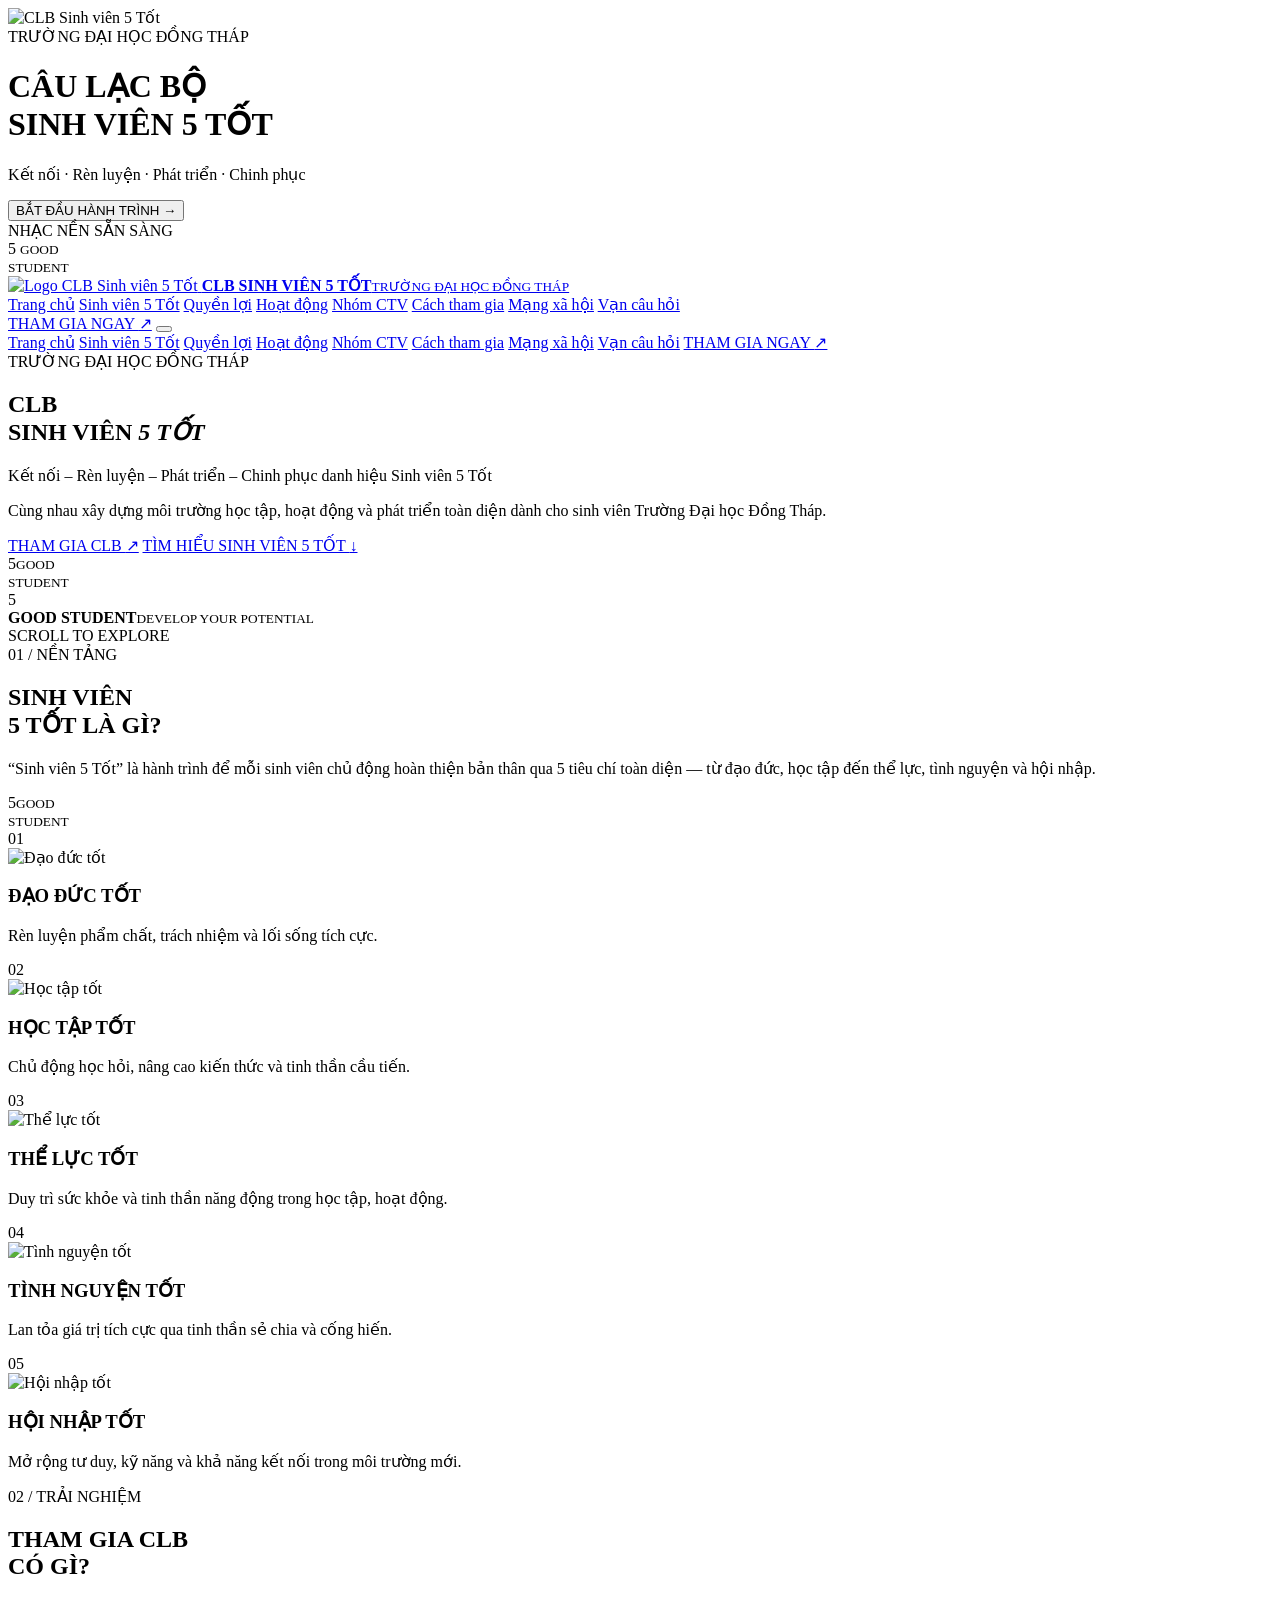
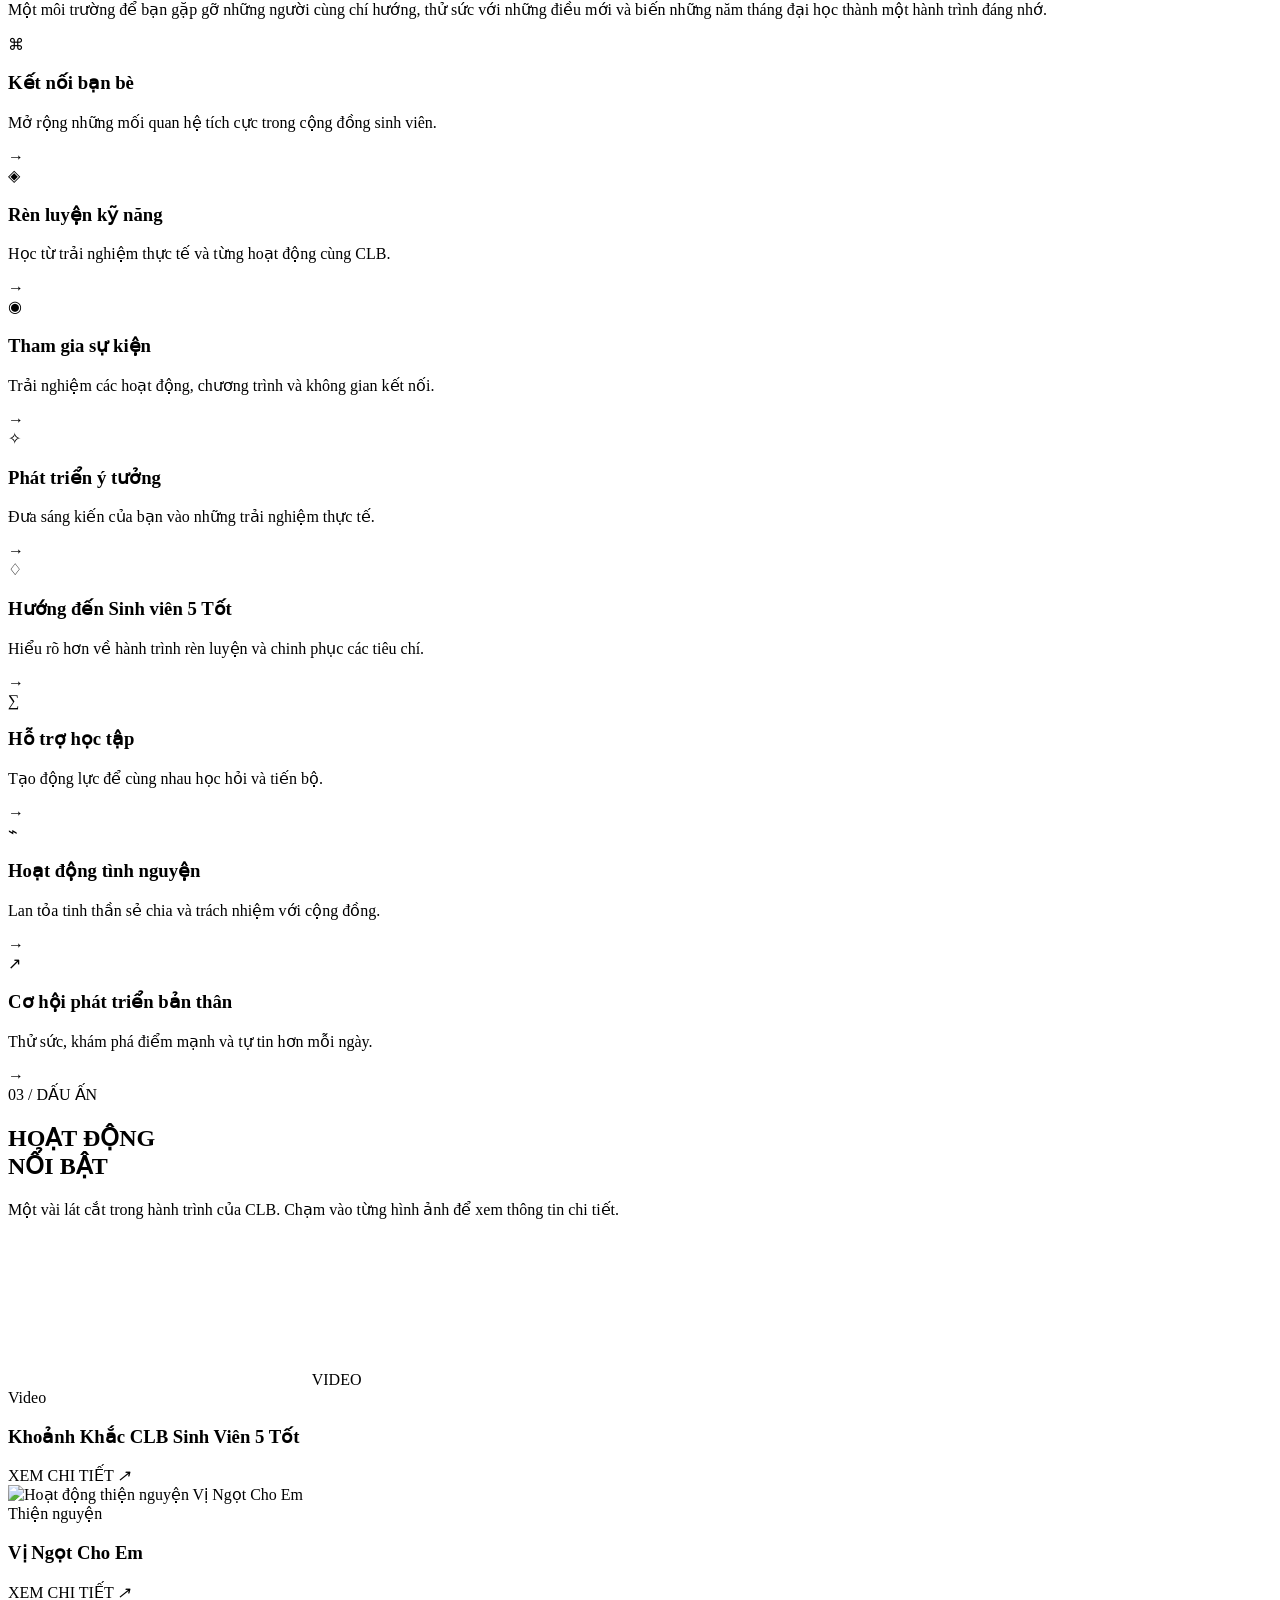
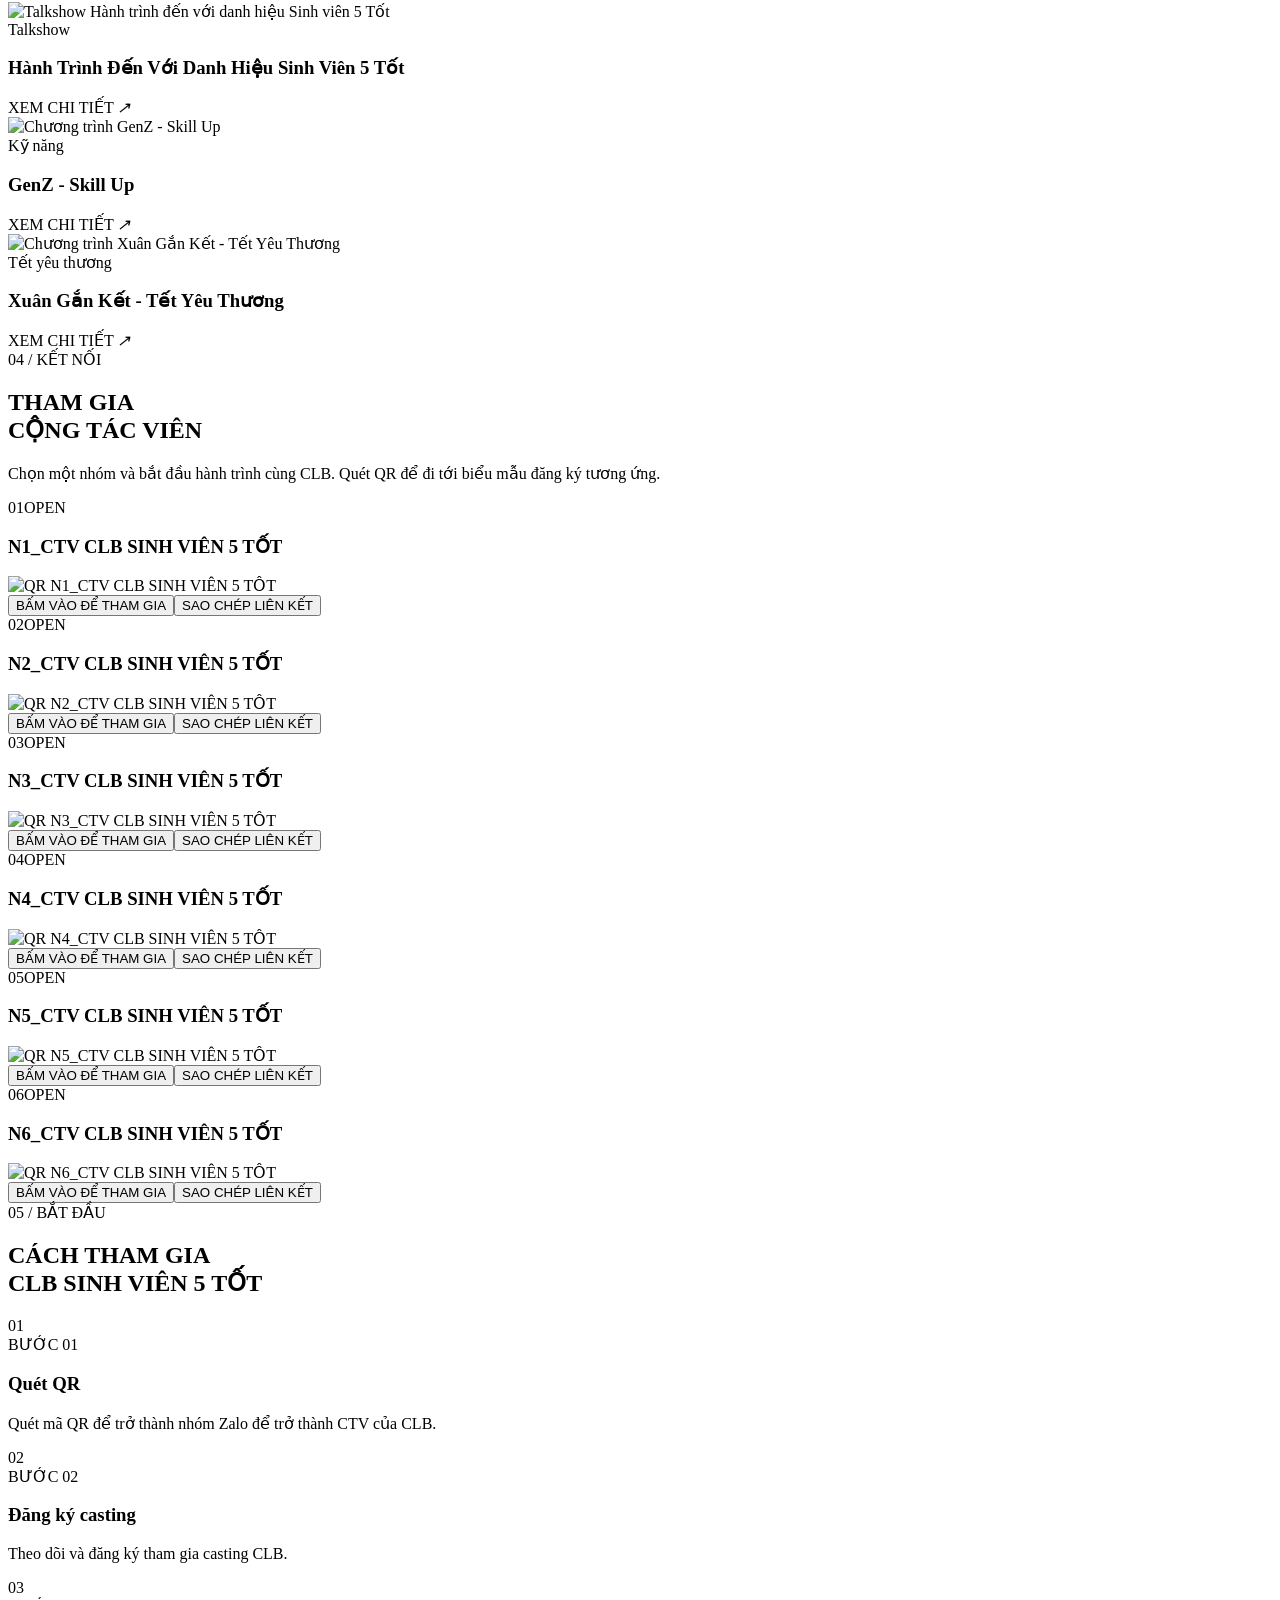
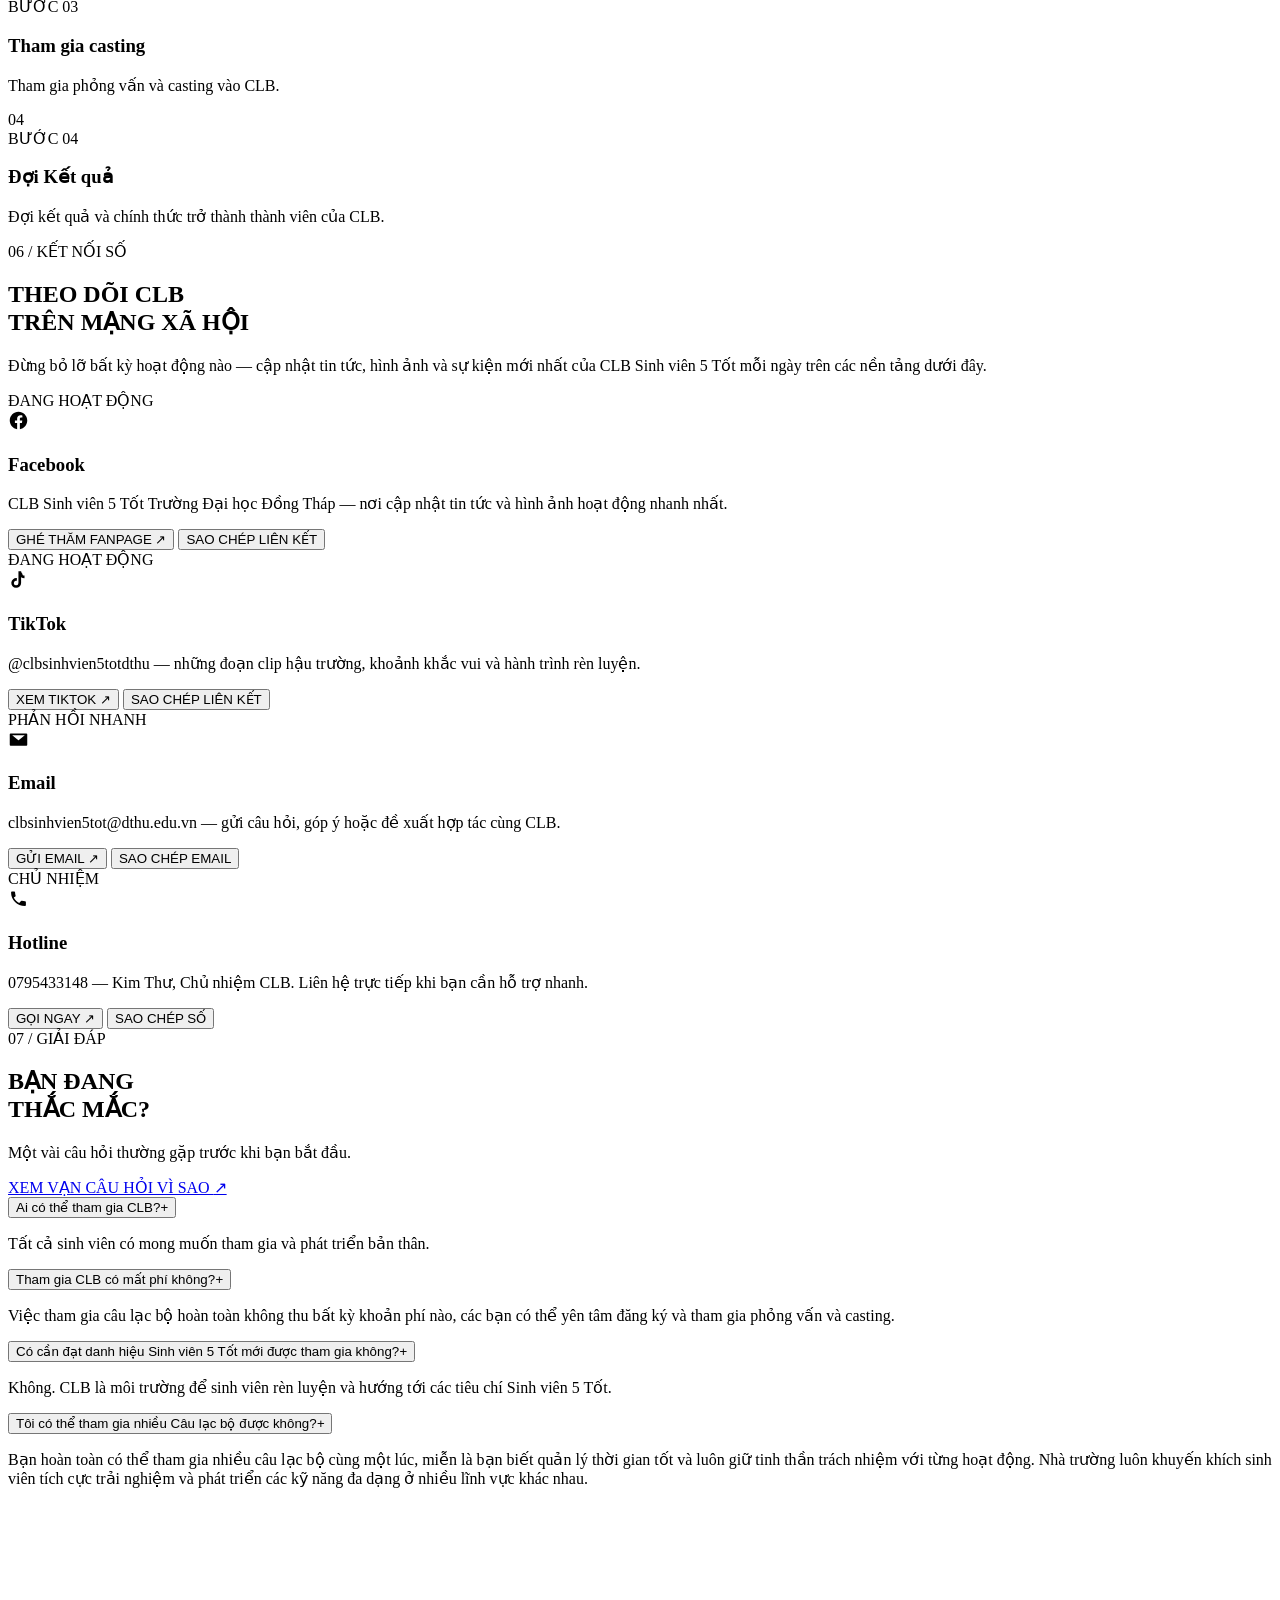
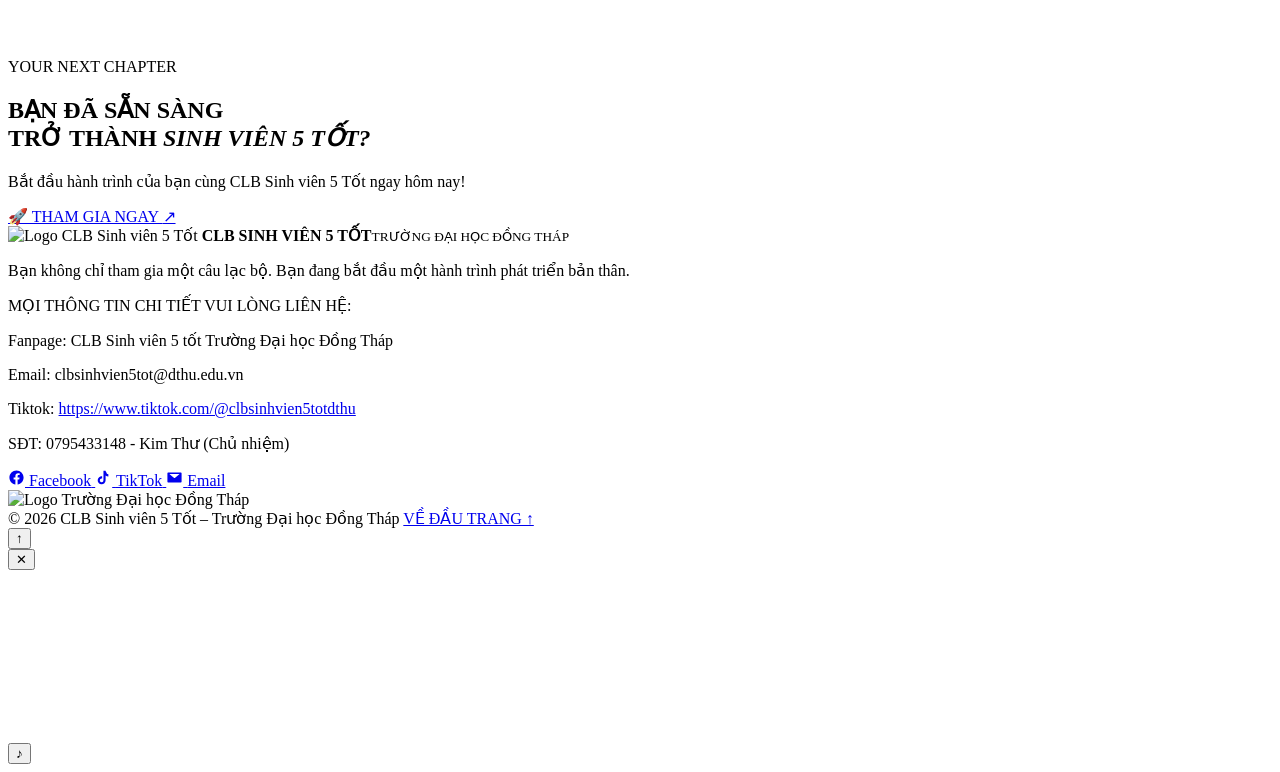
==== index.html @ 2a625206 "Update index.html" ====
<!doctype html>
<html lang="vi">
<head>
  <meta charset="utf-8">
  <meta name="viewport" content="width=device-width, initial-scale=1">
  <meta name="theme-color" content="#061426">
  <meta name="description" content="CLB Sinh viên 5 Tốt – Trường Đại học Đồng Tháp. Kết nối, rèn luyện, phát triển và chinh phục danh hiệu Sinh viên 5 Tốt.">
  <meta property="og:title" content="CLB Sinh viên 5 Tốt – Trường Đại học Đồng Tháp">
  <meta property="og:description" content="Kết nối – Rèn luyện – Phát triển – Chinh phục danh hiệu Sinh viên 5 Tốt">
  <meta property="og:type" content="website">
  <title>CLB Sinh viên 5 Tốt – Trường Đại học Đồng Tháp</title>
  <link rel="icon" href="assets/z4220403054556_ecd0b96889444052ed9708d87d5dfe69-removebg-preview (1).png">
  <link rel="preconnect" href="https://fonts.googleapis.com">
  <link rel="preconnect" href="https://fonts.gstatic.com" crossorigin>
  <link href="https://fonts.googleapis.com/css2?family=Be+Vietnam+Pro:wght@400;500;600;700;800&family=Space+Grotesk:wght@500;600;700&display=swap" rel="stylesheet">
  <link rel="stylesheet" href="style.css">
</head>
<body class="intro-active">
  <!-- =====================================================
     INTRO SCREEN
===================================================== -->
<div id="intro-screen" class="intro-screen">

  <div class="intro-orbit orbit-1"></div>
  <div class="intro-orbit orbit-2"></div>

  <div class="intro-content">

    <div class="intro-logo">
      <img
        src="assets/z4220403054556_ecd0b96889444052ed9708d87d5dfe69-removebg-preview (1).png"
        alt="CLB Sinh viên 5 Tốt"
      >
    </div>

    <span class="intro-label">
      TRƯỜNG ĐẠI HỌC ĐỒNG THÁP
    </span>

    <h1>
     CÂU LẠC BỘ<br>
      <strong>SINH VIÊN 5 TỐT</strong>
    </h1>

    <p class="intro-subtitle">
      Kết nối · Rèn luyện · Phát triển · Chinh phục
    </p>

    <button
      id="startExperience"
      class="start-experience"
      type="button"
    >
      <span>BẮT ĐẦU HÀNH TRÌNH</span>
      <span class="start-arrow">→</span>
    </button>

    <div class="intro-music">
      <span class="music-dot"></span>
      <span>NHẠC NỀN SẴN SÀNG</span>
    </div>

  </div>
</div>
  <div id="preloader" aria-hidden="true">
    <div class="loader-mark">
      <span>5</span>
      <small>GOOD<br>STUDENT</small>
    </div>
    <div class="loader-line"><i></i></div>
  </div>

  <div class="page-noise" aria-hidden="true"></div>
  <div class="cursor-glow" aria-hidden="true"></div>
  <div class="scroll-progress" aria-hidden="true"><span></span></div>

  <header class="site-header" id="top">
    <nav class="nav shell" aria-label="Điều hướng chính">
      <a class="brand" href="#trang-chu" aria-label="CLB Sinh viên 5 Tốt">
        <span class="brand-logo"><img src="assets/z4220403054556_ecd0b96889444052ed9708d87d5dfe69-removebg-preview (1).png" alt="Logo CLB Sinh viên 5 Tốt"></span>
        <span class="brand-copy"><strong>CLB SINH VIÊN 5 TỐT</strong><small>TRƯỜNG ĐẠI HỌC ĐỒNG THÁP</small></span>
      </a>
      <div class="nav-links">
        <a href="#trang-chu">Trang chủ</a>
        <a href="#sinh-vien-5-tot">Sinh viên 5 Tốt</a>
        <a href="#quyen-loi">Quyền lợi</a>
        <a href="#hoat-dong">Hoạt động</a>
        <a href="#nhom-ctv">Nhóm CTV</a>
        <a href="#cach-tham-gia">Cách tham gia</a>
        <a href="#mang-xa-hoi">Mạng xã hội</a>
        <a href="faq.html">Vạn câu hỏi</a>
      </div>
      <a class="nav-cta magnetic" href="#nhom-ctv">THAM GIA NGAY <span>↗</span></a>
      <button class="menu-toggle" type="button" aria-label="Mở menu" aria-expanded="false"><span></span><span></span></button>
    </nav>
    <div class="mobile-menu" aria-hidden="true">
      <a href="#trang-chu">Trang chủ</a>
      <a href="#sinh-vien-5-tot">Sinh viên 5 Tốt</a>
      <a href="#quyen-loi">Quyền lợi</a>
      <a href="#hoat-dong">Hoạt động</a>
      <a href="#nhom-ctv">Nhóm CTV</a>
      <a href="#cach-tham-gia">Cách tham gia</a>
      <a href="#mang-xa-hoi">Mạng xã hội</a>
      <a href="faq.html">Vạn câu hỏi</a>
      <a class="button button-primary" href="#nhom-ctv">THAM GIA NGAY <span>↗</span></a>
    </div>
  </header>

  <main>
    <section class="hero section-dark" id="trang-chu">
      <div class="hero-bg-grid"></div>
      <div class="hero-orbit orbit-a"></div>
      <div class="hero-orbit orbit-b"></div>
      <div class="shell hero-grid">
        <div class="hero-content reveal">
          <div class="eyebrow"><span class="pulse-dot"></span> TRƯỜNG ĐẠI HỌC ĐỒNG THÁP</div>
          <h1>CLB<br>SINH VIÊN <em>5 TỐT</em></h1>
          <p class="hero-lead">Kết nối – Rèn luyện – Phát triển – Chinh phục danh hiệu Sinh viên 5 Tốt</p>
          <p class="hero-desc">Cùng nhau xây dựng môi trường học tập, hoạt động và phát triển toàn diện dành cho sinh viên Trường Đại học Đồng Tháp.</p>
          <div class="hero-actions">
            <a class="button button-primary magnetic" href="#nhom-ctv">THAM GIA CLB <span>↗</span></a>
            <a class="button button-ghost" href="#sinh-vien-5-tot">TÌM HIỂU SINH VIÊN 5 TỐT <span>↓</span></a>
          </div>
        </div>

        <div class="hero-stage reveal reveal-delay" aria-label="Mô hình 3D tương tác">
          <div class="scene">
            <div class="scene-halo"></div>
            <div class="glass-sphere sphere-1"></div>
            <div class="glass-sphere sphere-2"></div>
            <div class="ring ring-1"></div>
            <div class="ring ring-2"></div>
            <div class="cube cube-1"><i></i><i></i><i></i><i></i><i></i><i></i></div>
            <div class="cube cube-2"><i></i><i></i><i></i><i></i><i></i><i></i></div>
            <div class="core">
              <div class="core-inner"><span>5</span><small>GOOD<br>STUDENT</small></div>
            </div>
            <div class="geo-line line-1"></div><div class="geo-line line-2"></div>
            <div class="particle p1"></div><div class="particle p2"></div><div class="particle p3"></div>
            <div class="particle p4"></div><div class="particle p5"></div><div class="particle p6"></div>
          </div>
          <div class="stage-caption"><span>5</span><div><strong>GOOD STUDENT</strong><small>DEVELOP YOUR POTENTIAL</small></div></div>
        </div>
      </div>
      <div class="scroll-cue"><span></span> SCROLL TO EXPLORE</div>
    </section>

    <section class="section" id="sinh-vien-5-tot">
      <div class="shell">
        <div class="section-heading split-heading reveal">
          <div>
            <span class="section-kicker">01 / NỀN TẢNG</span>
            <h2>SINH VIÊN<br><span>5 TỐT</span> LÀ GÌ?</h2>
          </div>
          <p>“Sinh viên 5 Tốt” là hành trình để mỗi sinh viên chủ động hoàn thiện bản thân qua 5 tiêu chí toàn diện — từ đạo đức, học tập đến thể lực, tình nguyện và hội nhập.</p>
        </div>

        <div class="pillars-wrap">
          <div class="pillar-center reveal"><span>5</span><small>GOOD<br>STUDENT</small></div>
          <article class="pillar-card reveal tilt" data-index="01">
            <div class="card-number">01</div><div class="icon-line"><img src="assets/icon-dao-duc-tot.png" alt="Đạo đức tốt" loading="lazy"></div>
            <h3>ĐẠO ĐỨC TỐT</h3><p>Rèn luyện phẩm chất, trách nhiệm và lối sống tích cực.</p>
          </article>
          <article class="pillar-card reveal tilt" data-index="02">
            <div class="card-number">02</div><div class="icon-line"><img src="assets/icon-hoc-tap-tot.png" alt="Học tập tốt" loading="lazy"></div>
            <h3>HỌC TẬP TỐT</h3><p>Chủ động học hỏi, nâng cao kiến thức và tinh thần cầu tiến.</p>
          </article>
          <article class="pillar-card reveal tilt" data-index="03">
            <div class="card-number">03</div><div class="icon-line"><img src="assets/icon-the-luc-tot.png" alt="Thể lực tốt" loading="lazy"></div>
            <h3>THỂ LỰC TỐT</h3><p>Duy trì sức khỏe và tinh thần năng động trong học tập, hoạt động.</p>
          </article>
          <article class="pillar-card reveal tilt" data-index="04">
            <div class="card-number">04</div><div class="icon-line"><img src="assets/icon-tinh-nguyen-tot.png" alt="Tình nguyện tốt" loading="lazy"></div>
            <h3>TÌNH NGUYỆN TỐT</h3><p>Lan tỏa giá trị tích cực qua tinh thần sẻ chia và cống hiến.</p>
          </article>
          <article class="pillar-card reveal tilt" data-index="05">
            <div class="card-number">05</div><div class="icon-line"><img src="assets/icon-hoi-nhap-tot.png" alt="Hội nhập tốt" loading="lazy"></div>
            <h3>HỘI NHẬP TỐT</h3><p>Mở rộng tư duy, kỹ năng và khả năng kết nối trong môi trường mới.</p>
          </article>
        </div>
      </div>
    </section>

    <section class="section section-soft" id="quyen-loi">
      <div class="shell">
        <div class="section-heading centered reveal">
          <span class="section-kicker">02 / TRẢI NGHIỆM</span>
          <h2>THAM GIA CLB<br><span>CÓ GÌ?</span></h2>
          <p>Một môi trường để bạn gặp gỡ những người cùng chí hướng, thử sức với những điều mới và biến những năm tháng đại học thành một hành trình đáng nhớ.</p>
        </div>
        <div class="benefits-grid">
          <article class="benefit-card reveal tilt"><div class="benefit-icon">⌘</div><h3>Kết nối bạn bè</h3><p>Mở rộng những mối quan hệ tích cực trong cộng đồng sinh viên.</p><span>→</span></article>
          <article class="benefit-card reveal tilt"><div class="benefit-icon">◈</div><h3>Rèn luyện kỹ năng</h3><p>Học từ trải nghiệm thực tế và từng hoạt động cùng CLB.</p><span>→</span></article>
          <article class="benefit-card reveal tilt"><div class="benefit-icon">◉</div><h3>Tham gia sự kiện</h3><p>Trải nghiệm các hoạt động, chương trình và không gian kết nối.</p><span>→</span></article>
          <article class="benefit-card reveal tilt"><div class="benefit-icon">✧</div><h3>Phát triển ý tưởng</h3><p>Đưa sáng kiến của bạn vào những trải nghiệm thực tế.</p><span>→</span></article>
          <article class="benefit-card reveal tilt"><div class="benefit-icon">♢</div><h3>Hướng đến Sinh viên 5 Tốt</h3><p>Hiểu rõ hơn về hành trình rèn luyện và chinh phục các tiêu chí.</p><span>→</span></article>
          <article class="benefit-card reveal tilt"><div class="benefit-icon">∑</div><h3>Hỗ trợ học tập</h3><p>Tạo động lực để cùng nhau học hỏi và tiến bộ.</p><span>→</span></article>
          <article class="benefit-card reveal tilt"><div class="benefit-icon">⌁</div><h3>Hoạt động tình nguyện</h3><p>Lan tỏa tinh thần sẻ chia và trách nhiệm với cộng đồng.</p><span>→</span></article>
          <article class="benefit-card reveal tilt"><div class="benefit-icon">↗</div><h3>Cơ hội phát triển bản thân</h3><p>Thử sức, khám phá điểm mạnh và tự tin hơn mỗi ngày.</p><span>→</span></article>
        </div>
      </div>
    </section>

    <section class="section activities-section" id="hoat-dong">
      <div class="shell">
        <div class="section-heading centered reveal">
          <span class="section-kicker">03 / DẤU ẤN</span>
          <h2>HOẠT ĐỘNG<br><span>NỔI BẬT</span></h2>
          <p>Một vài lát cắt trong hành trình của CLB. Chạm vào từng hình ảnh để xem thông tin chi tiết.</p>
        </div>
        <div class="activities-grid">
          <article class="activity-card activity-card-video reveal tilt" tabindex="0" role="button" aria-haspopup="dialog"
            data-title="Khoảnh Khắc CLB Sinh Viên 5 Tốt"
            data-tag="Video"
            data-video="assets/intro-loop.mp4"
            data-video-webm="assets/intro-loop.webm"
            data-poster="assets/intro-loop-poster.jpg"
            data-alt="Video CLB Sinh viên 5 Tốt"
            data-desc="CLB Sinh viên 5 Tốt Trường Đại học Đồng Tháp.">
            <div class="activity-frame activity-frame-video">
              <video class="activity-video" poster="assets/intro-loop-poster.jpg" muted loop playsinline preload="none" aria-label="Video khoảnh khắc hoạt động CLB Sinh viên 5 Tốt">
                <source data-src="assets/intro-loop.webm" type="video/webm">
                <source data-src="assets/intro-loop.mp4" type="video/mp4">
              </video>
              <span class="activity-video-badge"><i></i>VIDEO</span>
              <div class="activity-overlay">
                <span class="activity-tag">Video</span>
                <h3>Khoảnh Khắc CLB Sinh Viên 5 Tốt</h3>
                <span class="activity-view">XEM CHI TIẾT <i>↗</i></span>
              </div>
            </div>
          </article>
          <article class="activity-card reveal tilt" tabindex="0" role="button" aria-haspopup="dialog"
            data-title="Vị Ngọt Cho Em"
            data-tag="Thiện nguyện"
            data-img="assets/Vi_ngot_trao_em.jpg"
            data-alt="Hoạt động thiện nguyện Vị Ngọt Cho Em"
            data-desc="Chương trình thiện nguyện trao gửi bánh kẹo, quà và niềm vui đến các em nhỏ có hoàn cảnh khó khăn, lan tỏa tinh thần sẻ chia của CLB Sinh viên 5 Tốt đến cộng đồng.">
            <div class="activity-frame">
              <img src="assets/Vi_ngot_trao_em.jpg" alt="Hoạt động thiện nguyện Vị Ngọt Cho Em" loading="lazy" onerror="this.closest('.activity-frame').classList.add('activity-missing')">
              <div class="activity-overlay">
                <span class="activity-tag">Thiện nguyện</span>
                <h3>Vị Ngọt Cho Em</h3>
                <span class="activity-view">XEM CHI TIẾT <i>↗</i></span>
              </div>
            </div>
          </article>
          <article class="activity-card reveal tilt" tabindex="0" role="button" aria-haspopup="dialog"
            data-title="Talkshow: Hành Trình Đến Với Danh Hiệu Sinh Viên 5 Tốt"
            data-tag="Talkshow"
            data-img="assets/1786758434443_3848022232537830859_3848022232537830859_0306ab7e03aeaa29aca3bdcd565269da.jpg"
            data-alt="Talkshow Hành trình đến với danh hiệu Sinh viên 5 Tốt"
            data-desc="Buổi talkshow chia sẻ kinh nghiệm và hành trình chinh phục danh hiệu Sinh viên 5 Tốt từ những gương mặt tiêu biểu, giúp sinh viên định hướng rõ hơn con đường rèn luyện của bản thân.">
            <div class="activity-frame">
              <img src="assets/1786758434443_3848022232537830859_3848022232537830859_0306ab7e03aeaa29aca3bdcd565269da.jpg" alt="Talkshow Hành trình đến với danh hiệu Sinh viên 5 Tốt" loading="lazy" onerror="this.closest('.activity-frame').classList.add('activity-missing')">
              <div class="activity-overlay">
                <span class="activity-tag">Talkshow</span>
                <h3>Hành Trình Đến Với Danh Hiệu Sinh Viên 5 Tốt</h3>
                <span class="activity-view">XEM CHI TIẾT <i>↗</i></span>
              </div>
            </div>
          </article>
          <article class="activity-card reveal tilt" tabindex="0" role="button" aria-haspopup="dialog"
            data-title="GenZ - Skill Up"
            data-tag="Kỹ năng"
            data-img="assets/1786758377727_3848022232537830859_3848022232537830859_1ceb46ffb237cd845cbf10418d7fa4a8.jpg"
            data-alt="Chương trình GenZ - Skill Up"
            data-desc="Chuỗi hoạt động trang bị kỹ năng mềm, tư duy chủ động và bản lĩnh cho sinh viên thời đại số, giúp thành viên CLB tự tin hơn trên hành trình phát triển bản thân.">
            <div class="activity-frame">
              <img src="assets/1786758377727_3848022232537830859_3848022232537830859_1ceb46ffb237cd845cbf10418d7fa4a8.jpg" alt="Chương trình GenZ - Skill Up" loading="lazy" onerror="this.closest('.activity-frame').classList.add('activity-missing')">
              <div class="activity-overlay">
                <span class="activity-tag">Kỹ năng</span>
                <h3>GenZ - Skill Up</h3>
                <span class="activity-view">XEM CHI TIẾT <i>↗</i></span>
              </div>
            </div>
          </article>
          <article class="activity-card reveal tilt" tabindex="0" role="button" aria-haspopup="dialog"
            data-title="Xuân Gắn Kết - Tết Yêu Thương"
            data-tag="Tết yêu thương"
            data-img="assets/2.png"
            data-alt="Chương trình Xuân Gắn Kết - Tết Yêu Thương"
            data-desc="Chương trình kết nối yêu thương dịp Tết đến xuân về, trao gửi những phần quà xuân ấm áp và lan tỏa không khí sum vầy, sẻ chia đến cộng đồng.">
            <div class="activity-frame">
              <img src="assets/2.png" alt="Chương trình Xuân Gắn Kết - Tết Yêu Thương" loading="lazy" onerror="this.closest('.activity-frame').classList.add('activity-missing')">
              <div class="activity-overlay">
                <span class="activity-tag">Tết yêu thương</span>
                <h3>Xuân Gắn Kết - Tết Yêu Thương</h3>
                <span class="activity-view">XEM CHI TIẾT <i>↗</i></span>
              </div>
            </div>
          </article>
        </div>
      </div>
    </section>

    <section class="section ctv-section" id="nhom-ctv">
      <div class="ctv-bg-orb"></div>
      <div class="shell">
        <div class="section-heading split-heading reveal">
          <div>
            <span class="section-kicker">04 / KẾT NỐI</span>
            <h2>THAM GIA<br><span>CỘNG TÁC VIÊN</span></h2>
          </div>
          <p>Chọn một nhóm và bắt đầu hành trình cùng CLB. Quét QR để đi tới biểu mẫu đăng ký tương ứng.</p>
        </div>
        <div class="qr-grid">
          <article class="qr-card reveal tilt" data-qr="n1">
            <div class="qr-top"><span>01</span><span class="qr-status">OPEN</span></div>
            <h3>N1_CTV CLB SINH VIÊN 5 TỐT</h3>
            <div class="qr-frame"><img src="assets/qr_n1.png.jpg" alt="QR N1_CTV CLB SINH VIÊN 5 TỐT" loading="lazy" onerror="this.closest('.qr-frame').classList.add('qr-missing')"></div>
            <div class="qr-actions"><button class="qr-open" type="button">BẤM VÀO ĐỂ THAM GIA</button><button class="qr-copy" type="button">SAO CHÉP LIÊN KẾT</button></div>
          </article>
          <article class="qr-card reveal tilt" data-qr="n2">
            <div class="qr-top"><span>02</span><span class="qr-status">OPEN</span></div>
            <h3>N2_CTV CLB SINH VIÊN 5 TỐT</h3>
            <div class="qr-frame"><img src="assets/qr_n2.png.jpg" alt="QR N2_CTV CLB SINH VIÊN 5 TỐT" loading="lazy" onerror="this.closest('.qr-frame').classList.add('qr-missing')"></div>
            <div class="qr-actions"><button class="qr-open" type="button">BẤM VÀO ĐỂ THAM GIA</button><button class="qr-copy" type="button">SAO CHÉP LIÊN KẾT</button></div>
          </article>
          <article class="qr-card reveal tilt" data-qr="n3">
            <div class="qr-top"><span>03</span><span class="qr-status">OPEN</span></div>
            <h3>N3_CTV CLB SINH VIÊN 5 TỐT</h3>
            <div class="qr-frame"><img src="assets/qr_n3.png.jpg" alt="QR N3_CTV CLB SINH VIÊN 5 TỐT" loading="lazy" onerror="this.closest('.qr-frame').classList.add('qr-missing')"></div>
            <div class="qr-actions"><button class="qr-open" type="button">BẤM VÀO ĐỂ THAM GIA</button><button class="qr-copy" type="button">SAO CHÉP LIÊN KẾT</button></div>
          </article>
          <article class="qr-card reveal tilt" data-qr="n4">
            <div class="qr-top"><span>04</span><span class="qr-status">OPEN</span></div>
            <h3>N4_CTV CLB SINH VIÊN 5 TỐT</h3>
            <div class="qr-frame"><img src="assets/qr_n4.png.jpg" alt="QR N4_CTV CLB SINH VIÊN 5 TỐT" loading="lazy" onerror="this.closest('.qr-frame').classList.add('qr-missing')"></div>
            <div class="qr-actions"><button class="qr-open" type="button">BẤM VÀO ĐỂ THAM GIA</button><button class="qr-copy" type="button">SAO CHÉP LIÊN KẾT</button></div>
          </article>
          <article class="qr-card reveal tilt" data-qr="n5">
            <div class="qr-top"><span>05</span><span class="qr-status">OPEN</span></div>
            <h3>N5_CTV CLB SINH VIÊN 5 TỐT</h3>
            <div class="qr-frame"><img src="assets/qr_n5.jpg" alt="QR N5_CTV CLB SINH VIÊN 5 TỐT" loading="lazy" onerror="this.closest('.qr-frame').classList.add('qr-missing')"></div>
            <div class="qr-actions"><button class="qr-open" type="button">BẤM VÀO ĐỂ THAM GIA</button><button class="qr-copy" type="button">SAO CHÉP LIÊN KẾT</button></div>
          </article>
          <article class="qr-card reveal tilt" data-qr="n6">
            <div class="qr-top"><span>06</span><span class="qr-status">OPEN</span></div>
            <h3>N6_CTV CLB SINH VIÊN 5 TỐT</h3>
            <div class="qr-frame"><img src="assets/qr_n6.jpg" alt="QR N6_CTV CLB SINH VIÊN 5 TỐT" loading="lazy" onerror="this.closest('.qr-frame').classList.add('qr-missing')"></div>
            <div class="qr-actions"><button class="qr-open" type="button">BẤM VÀO ĐỂ THAM GIA</button><button class="qr-copy" type="button">SAO CHÉP LIÊN KẾT</button></div>
          </article>
        </div>
      </div>
    </section>

    <section class="section steps-section" id="cach-tham-gia">
      <div class="shell">
        <div class="section-heading centered reveal">
          <span class="section-kicker">05 / BẮT ĐẦU</span>
          <h2>CÁCH THAM GIA<br><span>CLB SINH VIÊN 5 TỐT</span></h2>
        </div>
        <div class="timeline" data-progress="0">
          <div class="timeline-line"><span></span></div>
          <article class="step reveal"><div class="step-node">01</div><div><span>BƯỚC 01</span><h3>Quét QR</h3><p>Quét mã QR để trở thành nhóm Zalo để trở thành CTV của CLB.</p></div></article>
          <article class="step reveal"><div class="step-node">02</div><div><span>BƯỚC 02</span><h3>Đăng ký casting</h3><p>Theo dõi và đăng ký tham gia casting CLB.</p></div></article>
          <article class="step reveal"><div class="step-node">03</div><div><span>BƯỚC 03</span><h3>Tham gia casting</h3><p>Tham gia phỏng vấn và casting vào CLB.</p></div></article>
          <article class="step reveal"><div class="step-node">04</div><div><span>BƯỚC 04</span><h3>Đợi Kết quả</h3><p>Đợi kết quả và chính thức trở thành thành viên của CLB.</p></div></article>
        </div>
      </div>
    </section>

    <section class="section section-dark social-section" id="mang-xa-hoi">
      <div class="social-bg-orb" aria-hidden="true"></div>
      <div class="shell">
        <div class="section-heading centered reveal">
          <span class="section-kicker">06 / KẾT NỐI SỐ</span>
          <h2>THEO DÕI CLB<br><span>TRÊN MẠNG XÃ HỘI</span></h2>
          <p>Đừng bỏ lỡ bất kỳ hoạt động nào — cập nhật tin tức, hình ảnh và sự kiện mới nhất của CLB Sinh viên 5 Tốt mỗi ngày trên các nền tảng dưới đây.</p>
        </div>
        <div class="social-hub-grid">
          <article class="social-hub-card reveal tilt" data-platform="facebook" data-url="https://www.facebook.com/share/19KSfzHeG1/?mibextid=wwXIfr">
            <div class="social-hub-top"><span class="social-hub-badge"><i class="pulse-dot"></i>ĐANG HOẠT ĐỘNG</span></div>
            <div class="social-hub-icon"><svg viewBox="0 0 24 24" width="21" height="21" fill="currentColor" aria-hidden="true"><path d="M22 12.06C22 6.5 17.52 2 12 2S2 6.5 2 12.06c0 5 3.66 9.14 8.44 9.94v-7.03H7.9v-2.91h2.54V9.85c0-2.5 1.49-3.89 3.77-3.89 1.09 0 2.24.2 2.24.2v2.46h-1.26c-1.24 0-1.63.77-1.63 1.56v1.88h2.78l-.44 2.91h-2.34V22c4.78-.8 8.44-4.94 8.44-9.94Z"/></svg></div>
            <h3>Facebook</h3>
            <p>CLB Sinh viên 5 Tốt Trường Đại học Đồng Tháp — nơi cập nhật tin tức và hình ảnh hoạt động nhanh nhất.</p>
            <div class="social-hub-actions">
              <button class="social-open" type="button">GHÉ THĂM FANPAGE <span>↗</span></button>
              <button class="social-copy" type="button">SAO CHÉP LIÊN KẾT</button>
            </div>
          </article>
          <article class="social-hub-card reveal tilt" data-platform="tiktok" data-url="https://www.tiktok.com/@clbsinhvien5totdthu">
            <div class="social-hub-top"><span class="social-hub-badge"><i class="pulse-dot"></i>ĐANG HOẠT ĐỘNG</span></div>
            <div class="social-hub-icon"><svg viewBox="0 0 24 24" width="21" height="21" fill="currentColor" aria-hidden="true"><path d="M16.6 5.82c-.9-.83-1.5-1.98-1.63-3.27h-3.03v13.44a2.6 2.6 0 1 1-1.84-2.49V10.4a5.6 5.6 0 1 0 4.87 5.55V9.3a6.7 6.7 0 0 0 3.9 1.25V7.5c-.83 0-1.6-.25-2.27-.68 0 0-.63-.4 0 0Z"/></svg></div>
            <h3>TikTok</h3>
            <p>@clbsinhvien5totdthu — những đoạn clip hậu trường, khoảnh khắc vui và hành trình rèn luyện.</p>
            <div class="social-hub-actions">
              <button class="social-open" type="button">XEM TIKTOK <span>↗</span></button>
              <button class="social-copy" type="button">SAO CHÉP LIÊN KẾT</button>
            </div>
          </article>
          <article class="social-hub-card reveal tilt" data-platform="email" data-url="mailto:clbsinhvien5tot@dthu.edu.vn" data-copy="clbsinhvien5tot@dthu.edu.vn">
            <div class="social-hub-top"><span class="social-hub-badge"><i class="pulse-dot"></i>PHẢN HỒI NHANH</span></div>
            <div class="social-hub-icon"><svg viewBox="0 0 24 24" width="21" height="21" fill="currentColor" aria-hidden="true"><path d="M3 5h18a1 1 0 0 1 1 1v12a1 1 0 0 1-1 1H3a1 1 0 0 1-1-1V6a1 1 0 0 1 1-1Zm1.8 2 6.72 5.6a.7.7 0 0 0 .96 0L19.2 7H4.8Z"/></svg></div>
            <h3>Email</h3>
            <p>clbsinhvien5tot@dthu.edu.vn — gửi câu hỏi, góp ý hoặc đề xuất hợp tác cùng CLB.</p>
            <div class="social-hub-actions">
              <button class="social-open" type="button">GỬI EMAIL <span>↗</span></button>
              <button class="social-copy" type="button">SAO CHÉP EMAIL</button>
            </div>
          </article>
          <article class="social-hub-card reveal tilt" data-platform="hotline" data-url="tel:+84795433148" data-copy="0795433148">
            <div class="social-hub-top"><span class="social-hub-badge"><i class="pulse-dot"></i>CHỦ NHIỆM</span></div>
            <div class="social-hub-icon"><svg viewBox="0 0 24 24" width="21" height="21" fill="currentColor" aria-hidden="true"><path d="M6.6 10.8c1.36 2.68 3.52 4.84 6.2 6.2l2.07-2.07a1 1 0 0 1 1.02-.24c1.12.37 2.32.57 3.56.57a1 1 0 0 1 1 1V19.5a1 1 0 0 1-1 1C10.4 20.5 3.5 13.6 3.5 5a1 1 0 0 1 1-1H7.1a1 1 0 0 1 1 1c0 1.24.2 2.44.57 3.56a1 1 0 0 1-.24 1.02L6.6 10.8Z"/></svg></div>
            <h3>Hotline</h3>
            <p>0795433148 — Kim Thư, Chủ nhiệm CLB. Liên hệ trực tiếp khi bạn cần hỗ trợ nhanh.</p>
            <div class="social-hub-actions">
              <button class="social-open" type="button">GỌI NGAY <span>↗</span></button>
              <button class="social-copy" type="button">SAO CHÉP SỐ</button>
            </div>
          </article>
        </div>
      </div>
    </section>

    <section class="section faq-section" id="faq">
      <div class="shell faq-layout">
        <div class="section-heading reveal">
          <span class="section-kicker">07 / GIẢI ĐÁP</span>
          <h2>BẠN ĐANG<br><span>THẮC MẮC?</span></h2>
          <p>Một vài câu hỏi thường gặp trước khi bạn bắt đầu.</p>
          <div class="hero-actions">
            <a class="button button-primary" href="faq.html">XEM VẠN CÂU HỎI VÌ SAO <span>↗</span></a>
          </div>
        </div>
        <div class="faq-list reveal">
          <article class="faq-item"><button aria-expanded="false"><span>Ai có thể tham gia CLB?</span><i>+</i></button><div class="faq-answer"><p>Tất cả sinh viên có mong muốn tham gia và phát triển bản thân.</p></div></article>
          <article class="faq-item"><button aria-expanded="false"><span>Tham gia CLB có mất phí không?</span><i>+</i></button><div class="faq-answer"><p>Việc tham gia câu lạc bộ hoàn toàn không thu bất kỳ khoản phí nào, các bạn có thể yên tâm đăng ký và tham gia phỏng vấn và casting.</p></div></article>
          <article class="faq-item"><button aria-expanded="false"><span>Có cần đạt danh hiệu Sinh viên 5 Tốt mới được tham gia không?</span><i>+</i></button><div class="faq-answer"><p>Không. CLB là môi trường để sinh viên rèn luyện và hướng tới các tiêu chí Sinh viên 5 Tốt.</p></div></article>
          <article class="faq-item"><button aria-expanded="false"><span>Tôi có thể tham gia nhiều Câu lạc bộ được không?</span><i>+</i></button><div class="faq-answer"><p>Bạn hoàn toàn có thể tham gia nhiều câu lạc bộ cùng một lúc, miễn là bạn biết quản lý thời gian tốt và luôn giữ tinh thần trách nhiệm với từng hoạt động. Nhà trường luôn khuyến khích sinh viên tích cực trải nghiệm và phát triển các kỹ năng đa dạng ở nhiều lĩnh vực khác nhau.</p></div></article>
        </div>
      </div>
    </section>

    <section class="final-cta section-dark" id="tham-gia">
      <div class="cta-mesh"></div><div class="cta-ring"></div><div class="cta-orb"></div>
      <canvas id="particle-canvas" aria-hidden="true"></canvas>
      <div class="shell final-content reveal">
        <span class="section-kicker">YOUR NEXT CHAPTER</span>
        <h2>BẠN ĐÃ SẴN SÀNG<br>TRỞ THÀNH <em>SINH VIÊN 5 TỐT?</em></h2>
        <p>Bắt đầu hành trình của bạn cùng CLB Sinh viên 5 Tốt ngay hôm nay!</p>
        <a class="button button-primary button-large magnetic" href="#nhom-ctv">🚀 THAM GIA NGAY <span>↗</span></a>
      </div>
    </section>
  </main>

  <footer class="footer">
    <div class="shell footer-grid">
      <div class="footer-brand">
        <div class="brand">
          <span class="brand-logo"><img src="assets/z4220403054556_ecd0b96889444052ed9708d87d5dfe69-removebg-preview (1).png" alt="Logo CLB Sinh viên 5 Tốt"></span>
          <span class="brand-copy"><strong>CLB SINH VIÊN 5 TỐT</strong><small>TRƯỜNG ĐẠI HỌC ĐỒNG THÁP</small></span>
        </div>
        <p>Bạn không chỉ tham gia một câu lạc bộ. Bạn đang bắt đầu một hành trình phát triển bản thân.</p>
      </div>
     <div class="footer-contact">
    <span>MỌI THÔNG TIN CHI TIẾT VUI LÒNG LIÊN HỆ:</span>

    <p>Fanpage: CLB Sinh viên 5 tốt Trường Đại học Đồng Tháp</p>

    <p>Email: clbsinhvien5tot@dthu.edu.vn</p>

    <p>
        Tiktok:
        <a href="https://www.tiktok.com/@clbsinhvien5totdthu"
           target="_blank"
           rel="noopener noreferrer">
            https://www.tiktok.com/@clbsinhvien5totdthu
        </a>
    </p>

    <p>SĐT: 0795433148 - Kim Thư (Chủ nhiệm)</p>

    <div class="social-row">
        <a class="social-link" data-social="facebook" href="https://www.facebook.com/share/19KSfzHeG1/?mibextid=wwXIfr" target="_blank" rel="noopener noreferrer" aria-label="Facebook CLB">
            <svg viewBox="0 0 24 24" width="17" height="17" fill="currentColor" aria-hidden="true"><path d="M22 12.06C22 6.5 17.52 2 12 2S2 6.5 2 12.06c0 5 3.66 9.14 8.44 9.94v-7.03H7.9v-2.91h2.54V9.85c0-2.5 1.49-3.89 3.77-3.89 1.09 0 2.24.2 2.24.2v2.46h-1.26c-1.24 0-1.63.77-1.63 1.56v1.88h2.78l-.44 2.91h-2.34V22c4.78-.8 8.44-4.94 8.44-9.94Z"/></svg>
            <span>Facebook</span>
        </a>
        <a class="social-link" data-social="tiktok" href="https://www.tiktok.com/@clbsinhvien5totdthu" target="_blank" rel="noopener noreferrer" aria-label="TikTok CLB">
            <svg viewBox="0 0 24 24" width="17" height="17" fill="currentColor" aria-hidden="true"><path d="M16.6 5.82c-.9-.83-1.5-1.98-1.63-3.27h-3.03v13.44a2.6 2.6 0 1 1-1.84-2.49V10.4a5.6 5.6 0 1 0 4.87 5.55V9.3a6.7 6.7 0 0 0 3.9 1.25V7.5c-.83 0-1.6-.25-2.27-.68 0 0-.63-.4 0 0Z"/></svg>
            <span>TikTok</span>
        </a>
        <a class="social-link" data-social="email" href="mailto:clbsinhvien5tot@dthu.edu.vn" aria-label="Email CLB">
            <svg viewBox="0 0 24 24" width="17" height="17" fill="currentColor" aria-hidden="true"><path d="M3 5h18a1 1 0 0 1 1 1v12a1 1 0 0 1-1 1H3a1 1 0 0 1-1-1V6a1 1 0 0 1 1-1Zm1.8 2 6.72 5.6a.7.7 0 0 0 .96 0L19.2 7H4.8Z"/></svg>
            <span>Email</span>
        </a>
    </div>
</div>

<div class="footer-logo">
    <img src="assets/logo_dthu.png" alt="Logo Trường Đại học Đồng Tháp">
</div>

<div class="shell footer-bottom">
    <span>© 2026 CLB Sinh viên 5 Tốt – Trường Đại học Đồng Tháp</span>
    <a href="#trang-chu">VỀ ĐẦU TRANG ↑</a>
</div>
    </div>
  </footer>

  <button class="back-top" type="button" aria-label="Về đầu trang">↑</button>
  <div class="toast" role="status" aria-live="polite"></div>

  <div class="activity-modal" id="activityModal" aria-hidden="true">
    <div class="activity-modal-backdrop" data-close></div>
    <div class="activity-modal-panel" role="dialog" aria-modal="true" aria-labelledby="activityModalTitle">
      <button class="activity-modal-close" type="button" aria-label="Đóng" data-close>✕</button>
      <div class="activity-modal-media">
        <img id="activityModalImg" src="" alt="">
        <video id="activityModalVideo" muted loop playsinline preload="none" aria-hidden="true"></video>
      </div>
      <div class="activity-modal-body">
        <span class="activity-tag" id="activityModalTag"></span>
        <h3 id="activityModalTitle"></h3>
        <p id="activityModalDesc"></p>
      </div>
    </div>
  </div>

  <script src="script.js"></script>
  <audio id="bgMusic" loop preload="none">
  <source src="assets/background-music.mp3" type="audio/mpeg">
</audio>

<button id="musicToggle" class="music-toggle" aria-label="Bật nhạc">
  ♪
</button>
</body>
</html>
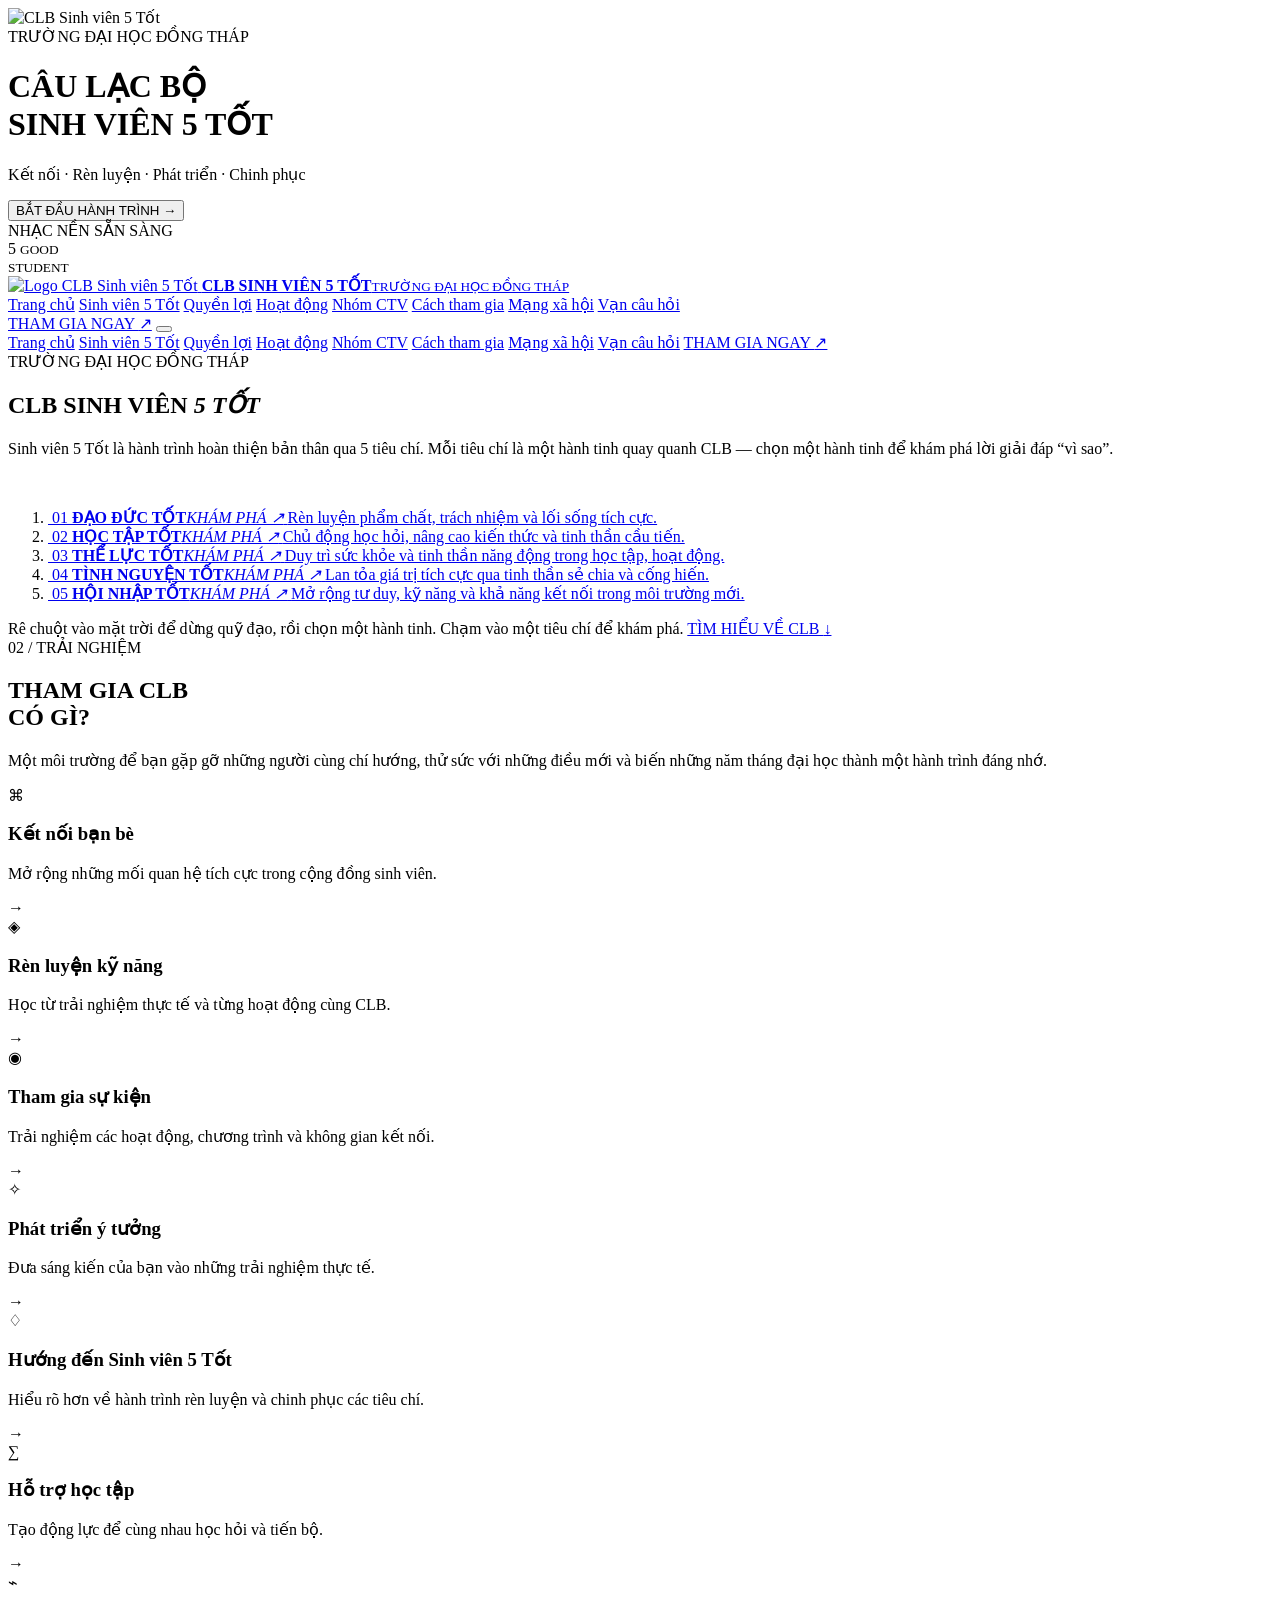
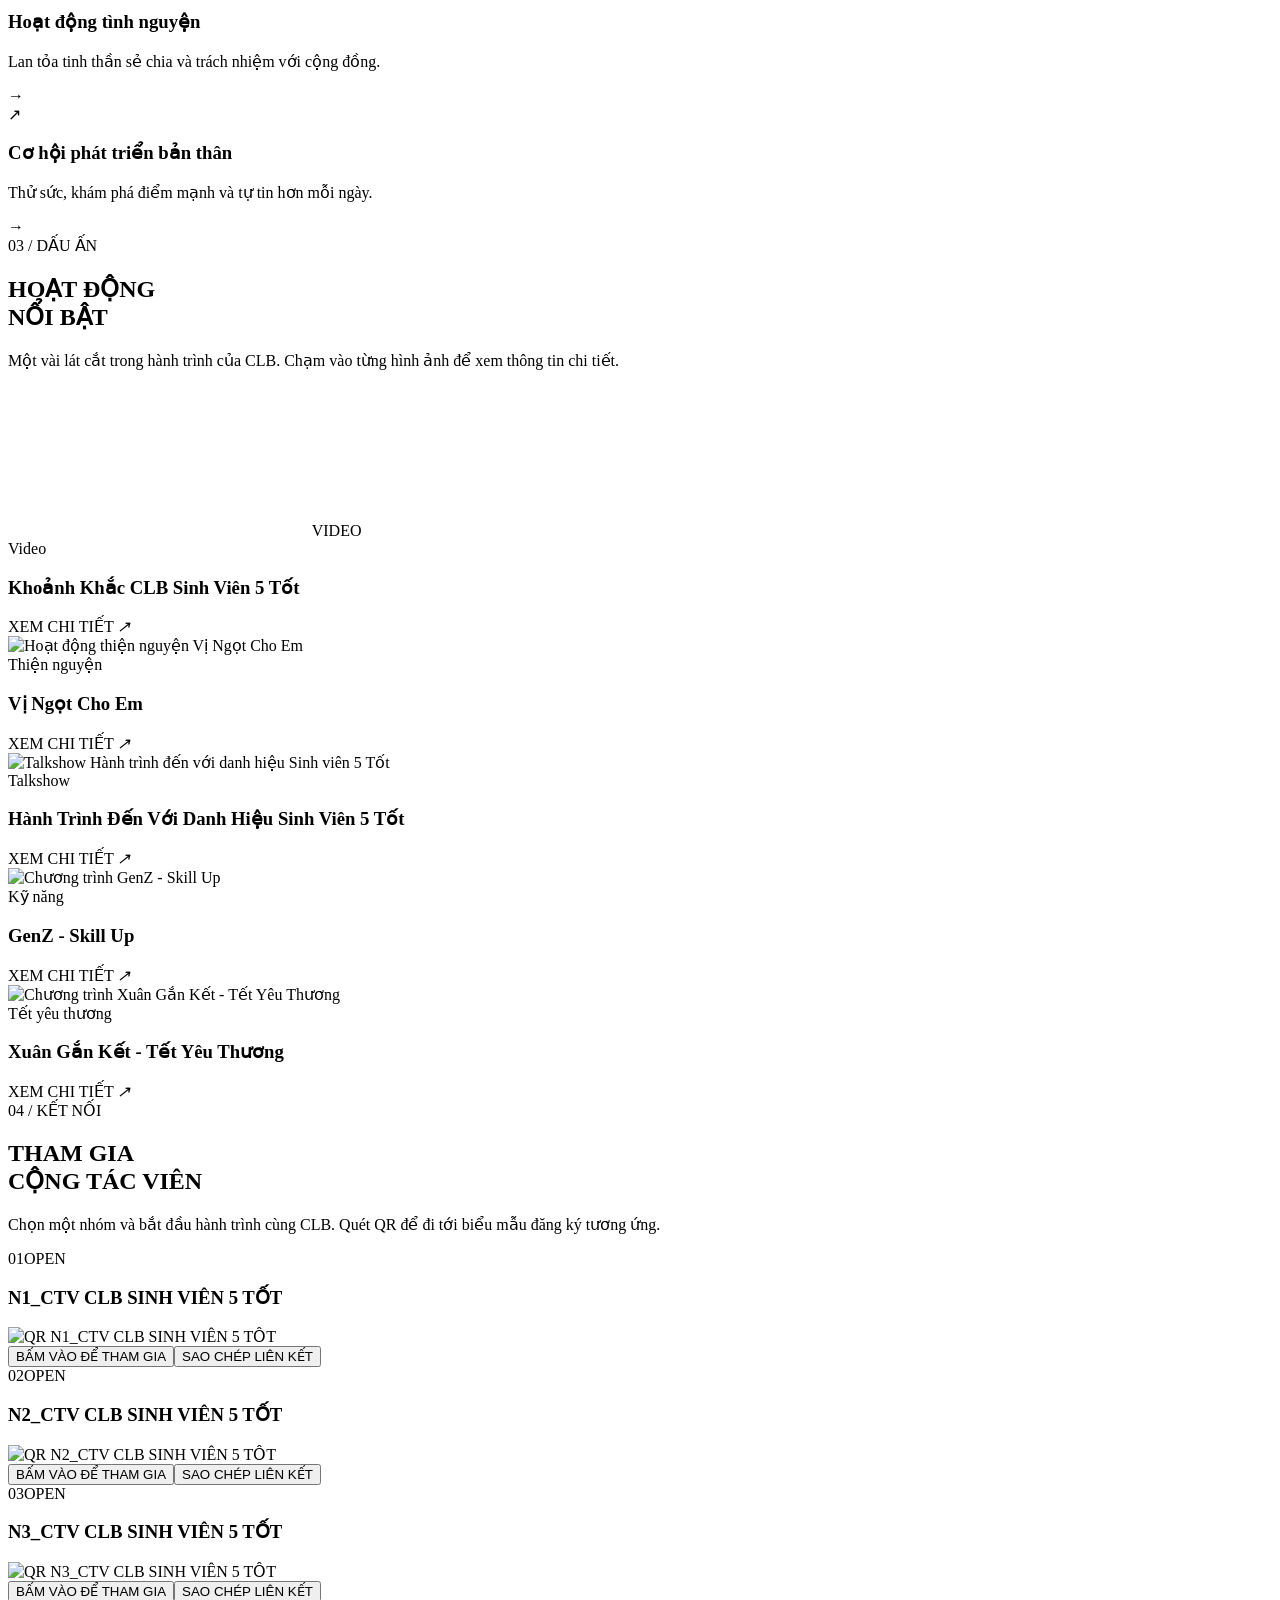
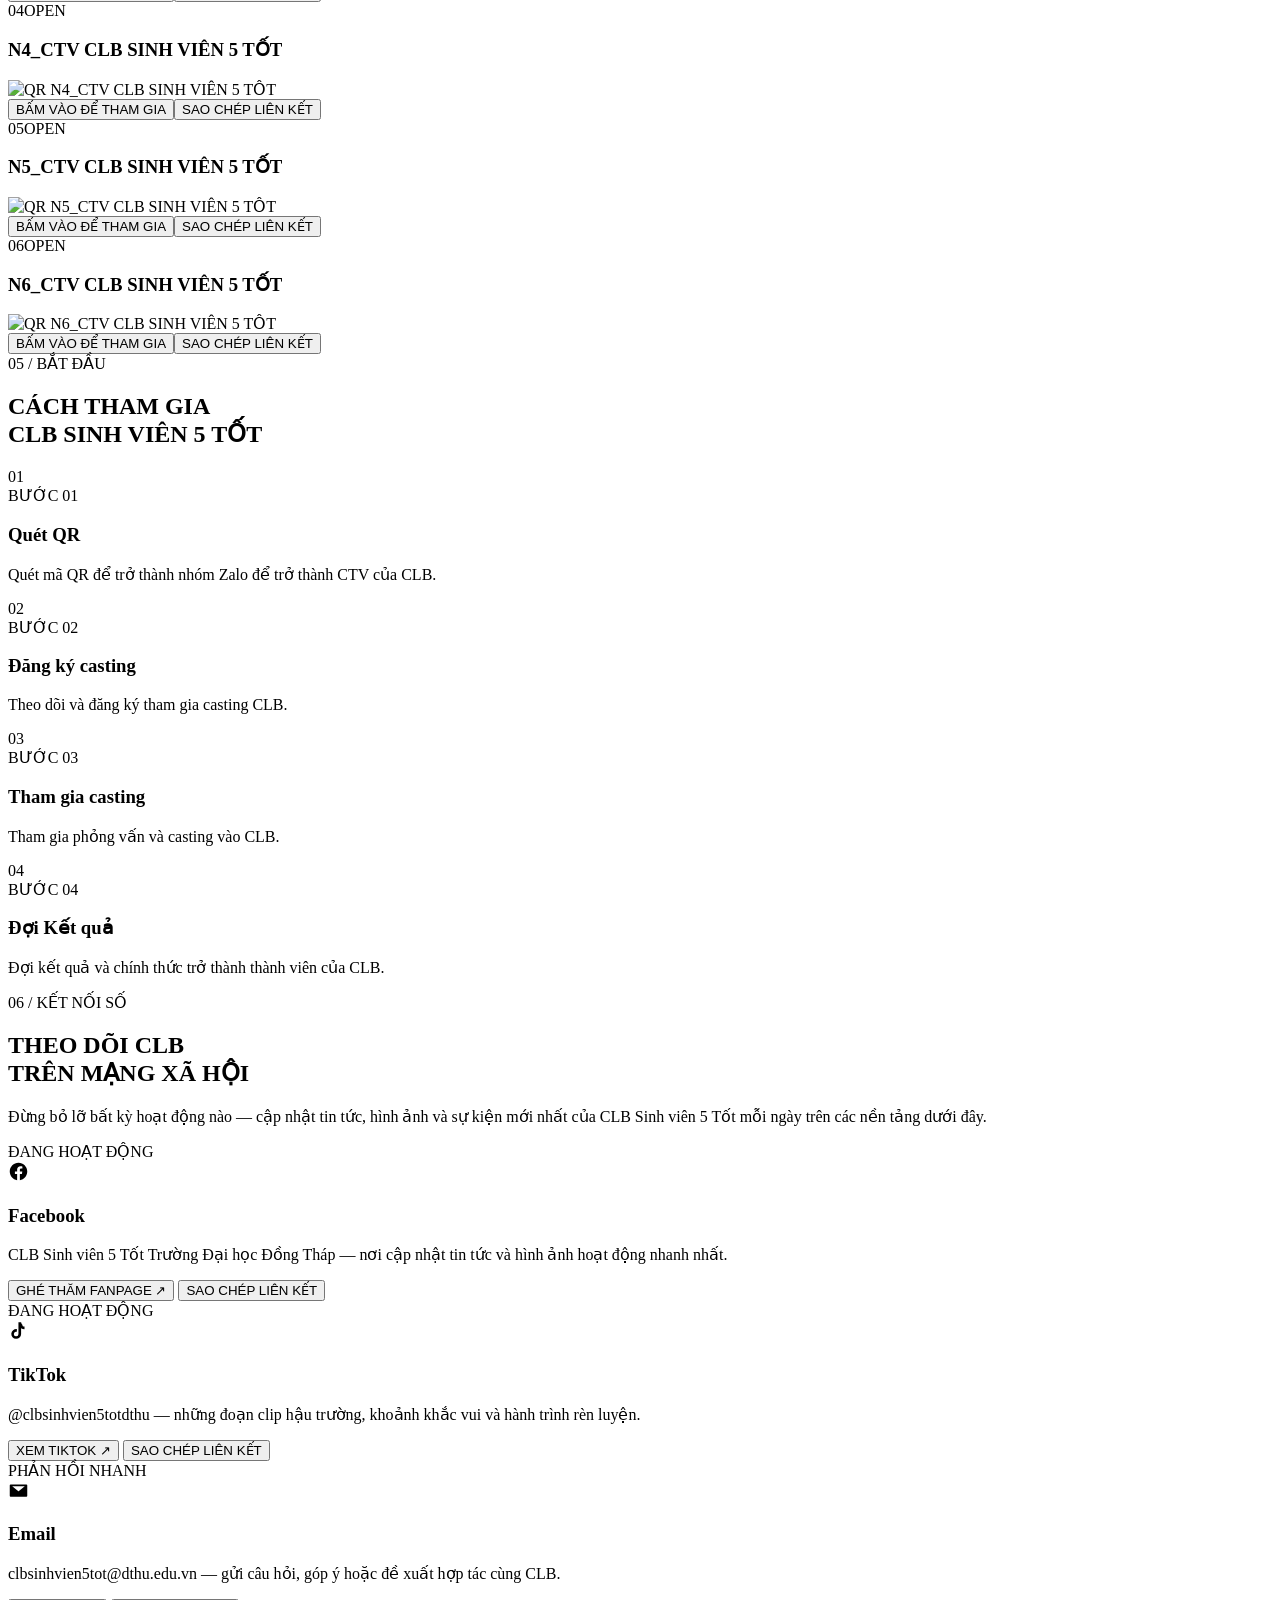
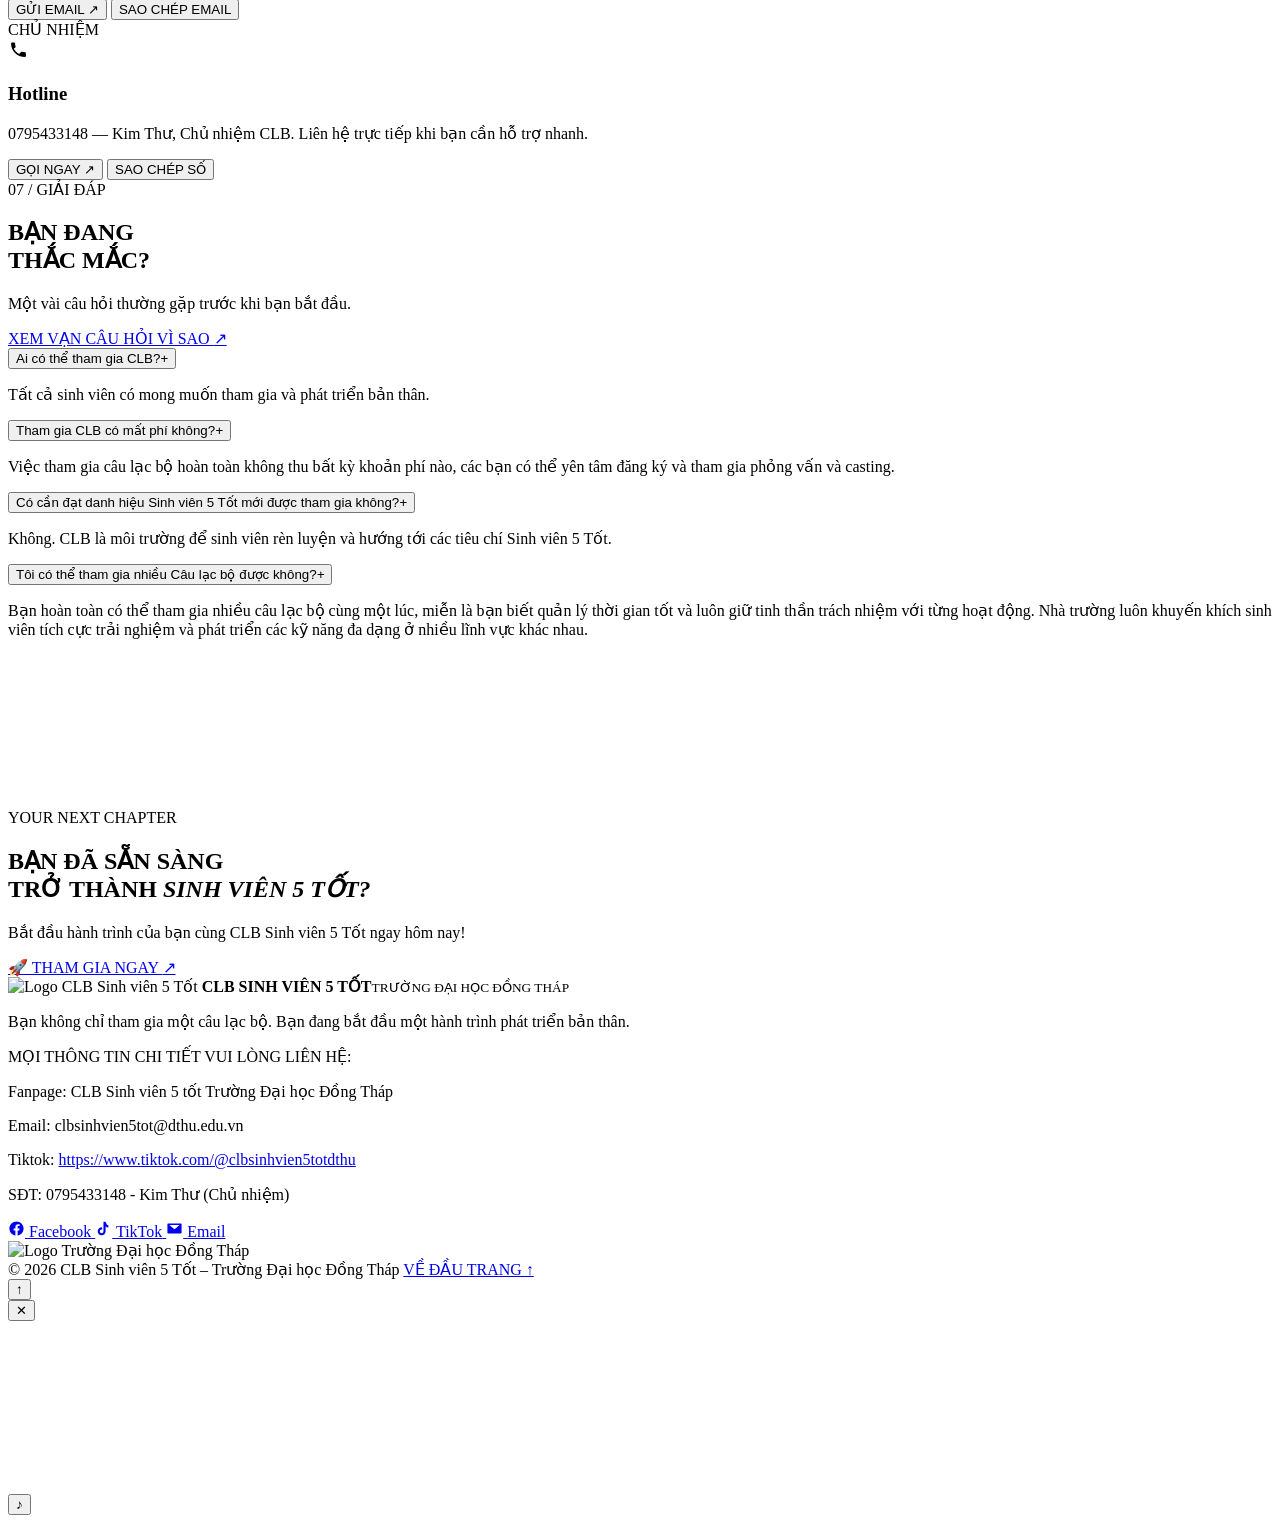
==== commit dd2b2656: "Update index.html" ====
--- a/index.html
+++ b/index.html
@@ -107,77 +107,100 @@
   </header>
 
   <main>
-    <section class="hero section-dark" id="trang-chu">
-      <div class="hero-bg-grid"></div>
-      <div class="hero-orbit orbit-a"></div>
-      <div class="hero-orbit orbit-b"></div>
-      <div class="shell hero-grid">
-        <div class="hero-content reveal">
-          <div class="eyebrow"><span class="pulse-dot"></span> TRƯỜNG ĐẠI HỌC ĐỒNG THÁP</div>
-          <h1>CLB<br>SINH VIÊN <em>5 TỐT</em></h1>
-          <p class="hero-lead">Kết nối – Rèn luyện – Phát triển – Chinh phục danh hiệu Sinh viên 5 Tốt</p>
-          <p class="hero-desc">Cùng nhau xây dựng môi trường học tập, hoạt động và phát triển toàn diện dành cho sinh viên Trường Đại học Đồng Tháp.</p>
-          <div class="hero-actions">
-            <a class="button button-primary magnetic" href="#nhom-ctv">THAM GIA CLB <span>↗</span></a>
-            <a class="button button-ghost" href="#sinh-vien-5-tot">TÌM HIỂU SINH VIÊN 5 TỐT <span>↓</span></a>
+    <!-- =====================================================================
+         [MỚI] SOLAR SYSTEM HUB — thay cho HERO cũ + khối "pillars-wrap" cũ.
+         Mặt trời = logo CLB. 5 hành tinh = 5 tiêu chí (thẻ <a> -> tieuchiN.html).
+         - Desktop: quỹ đạo xoay, hover mặt trời/hành tinh => dừng quay.
+         - ≤900px: tự chuyển thành lưới thẻ dễ chạm (xem style-patch.css).
+         Đổi link đích: sửa href="tieuchiN.html" bên dưới.
+         ===================================================================== -->
+    <section class="hub section-dark" id="trang-chu" aria-labelledby="hub-title">
+      <div class="hub-stars" aria-hidden="true"></div>
+      <div class="hero-bg-grid" aria-hidden="true"></div>
+
+      <div class="shell hub-head reveal">
+        <div class="eyebrow"><span class="pulse-dot"></span> TRƯỜNG ĐẠI HỌC ĐỒNG THÁP</div>
+        <h1 id="hub-title" class="hub-title"><span class="nw">CLB SINH VIÊN</span> <em>5 TỐT</em></h1>
+        <p class="hub-lead">Sinh viên 5 Tốt là hành trình hoàn thiện bản thân qua 5 tiêu chí. Mỗi tiêu chí là một hành tinh quay quanh CLB — chọn một hành tinh để khám phá lời giải đáp “vì sao”.</p>
+      </div>
+
+      <!-- id="sinh-vien-5-tot" giữ nguyên để link menu "Sinh viên 5 Tốt" vẫn chạy -->
+      <div class="solar-system" id="sinh-vien-5-tot">
+        <div class="solar-core">
+          <!-- quỹ đạo trang trí -->
+          <span class="sys-ring sys-ring-3" aria-hidden="true"></span>
+          <span class="sys-ring sys-ring-1" aria-hidden="true"></span>
+          <span class="sys-ring sys-ring-2" aria-hidden="true"></span>
+
+          <!-- MẶT TRỜI: logo CLB. Hover/focus => các hành tinh dừng quay -->
+          <div class="sun" tabindex="0" role="img" aria-label="Logo CLB Sinh viên 5 Tốt – trung tâm của hệ 5 tiêu chí">
+            <span class="sun-glow" aria-hidden="true"></span>
+            <span class="sun-corona" aria-hidden="true"></span>
+            <span class="sun-body"><img src="assets/z4220403054556_ecd0b96889444052ed9708d87d5dfe69-removebg-preview (1).png" alt=""></span>
           </div>
-        </div>
-
-        <div class="hero-stage reveal reveal-delay" aria-label="Mô hình 3D tương tác">
-          <div class="scene">
-            <div class="scene-halo"></div>
-            <div class="glass-sphere sphere-1"></div>
-            <div class="glass-sphere sphere-2"></div>
-            <div class="ring ring-1"></div>
-            <div class="ring ring-2"></div>
-            <div class="cube cube-1"><i></i><i></i><i></i><i></i><i></i><i></i></div>
-            <div class="cube cube-2"><i></i><i></i><i></i><i></i><i></i><i></i></div>
-            <div class="core">
-              <div class="core-inner"><span>5</span><small>GOOD<br>STUDENT</small></div>
-            </div>
-            <div class="geo-line line-1"></div><div class="geo-line line-2"></div>
-            <div class="particle p1"></div><div class="particle p2"></div><div class="particle p3"></div>
-            <div class="particle p4"></div><div class="particle p5"></div><div class="particle p6"></div>
-          </div>
-          <div class="stage-caption"><span>5</span><div><strong>GOOD STUDENT</strong><small>DEVELOP YOUR POTENTIAL</small></div></div>
-        </div>
-      </div>
-      <div class="scroll-cue"><span></span> SCROLL TO EXPLORE</div>
-    </section>
-
-    <section class="section" id="sinh-vien-5-tot">
-      <div class="shell">
-        <div class="section-heading split-heading reveal">
-          <div>
-            <span class="section-kicker">01 / NỀN TẢNG</span>
-            <h2>SINH VIÊN<br><span>5 TỐT</span> LÀ GÌ?</h2>
-          </div>
-          <p>“Sinh viên 5 Tốt” là hành trình để mỗi sinh viên chủ động hoàn thiện bản thân qua 5 tiêu chí toàn diện — từ đạo đức, học tập đến thể lực, tình nguyện và hội nhập.</p>
-        </div>
-
-        <div class="pillars-wrap">
-          <div class="pillar-center reveal"><span>5</span><small>GOOD<br>STUDENT</small></div>
-          <article class="pillar-card reveal tilt" data-index="01">
-            <div class="card-number">01</div><div class="icon-line"><img src="assets/icon-dao-duc-tot.png" alt="Đạo đức tốt" loading="lazy"></div>
-            <h3>ĐẠO ĐỨC TỐT</h3><p>Rèn luyện phẩm chất, trách nhiệm và lối sống tích cực.</p>
-          </article>
-          <article class="pillar-card reveal tilt" data-index="02">
-            <div class="card-number">02</div><div class="icon-line"><img src="assets/icon-hoc-tap-tot.png" alt="Học tập tốt" loading="lazy"></div>
-            <h3>HỌC TẬP TỐT</h3><p>Chủ động học hỏi, nâng cao kiến thức và tinh thần cầu tiến.</p>
-          </article>
-          <article class="pillar-card reveal tilt" data-index="03">
-            <div class="card-number">03</div><div class="icon-line"><img src="assets/icon-the-luc-tot.png" alt="Thể lực tốt" loading="lazy"></div>
-            <h3>THỂ LỰC TỐT</h3><p>Duy trì sức khỏe và tinh thần năng động trong học tập, hoạt động.</p>
-          </article>
-          <article class="pillar-card reveal tilt" data-index="04">
-            <div class="card-number">04</div><div class="icon-line"><img src="assets/icon-tinh-nguyen-tot.png" alt="Tình nguyện tốt" loading="lazy"></div>
-            <h3>TÌNH NGUYỆN TỐT</h3><p>Lan tỏa giá trị tích cực qua tinh thần sẻ chia và cống hiến.</p>
-          </article>
-          <article class="pillar-card reveal tilt" data-index="05">
-            <div class="card-number">05</div><div class="icon-line"><img src="assets/icon-hoi-nhap-tot.png" alt="Hội nhập tốt" loading="lazy"></div>
-            <h3>HỘI NHẬP TỐT</h3><p>Mở rộng tư duy, kỹ năng và khả năng kết nối trong môi trường mới.</p>
-          </article>
-        </div>
+
+          <!-- 5 HÀNH TINH: phải đứng SAU .sun (CSS dùng bộ chọn anh em ~) -->
+          <ol class="orbit" aria-label="5 tiêu chí Sinh viên 5 Tốt">
+          <li class="planet-slot">
+            <a class="planet" href="tieuchi1.html" aria-label="Tiêu chí 01: Đạo Đức Tốt — Rèn luyện phẩm chất, trách nhiệm và lối sống tích cực.">
+              <span class="planet-body">
+                <span class="planet-icon"><img src="assets/icon-dao-duc-tot.png" alt="" loading="lazy"></span>
+                <span class="planet-num">01</span>
+              </span>
+              <span class="planet-label"><strong>ĐẠO ĐỨC TỐT</strong><em>KHÁM PHÁ ↗</em></span>
+              <span class="planet-desc">Rèn luyện phẩm chất, trách nhiệm và lối sống tích cực.</span>
+            </a>
+          </li>
+          <li class="planet-slot">
+            <a class="planet" href="tieuchi2.html" aria-label="Tiêu chí 02: Học Tập Tốt — Chủ động học hỏi, nâng cao kiến thức và tinh thần cầu tiến.">
+              <span class="planet-body">
+                <span class="planet-icon"><img src="assets/icon-hoc-tap-tot.png" alt="" loading="lazy"></span>
+                <span class="planet-num">02</span>
+              </span>
+              <span class="planet-label"><strong>HỌC TẬP TỐT</strong><em>KHÁM PHÁ ↗</em></span>
+              <span class="planet-desc">Chủ động học hỏi, nâng cao kiến thức và tinh thần cầu tiến.</span>
+            </a>
+          </li>
+          <li class="planet-slot">
+            <a class="planet" href="tieuchi3.html" aria-label="Tiêu chí 03: Thể Lực Tốt — Duy trì sức khỏe và tinh thần năng động trong học tập, hoạt động.">
+              <span class="planet-body">
+                <span class="planet-icon"><img src="assets/icon-the-luc-tot.png" alt="" loading="lazy"></span>
+                <span class="planet-num">03</span>
+              </span>
+              <span class="planet-label"><strong>THỂ LỰC TỐT</strong><em>KHÁM PHÁ ↗</em></span>
+              <span class="planet-desc">Duy trì sức khỏe và tinh thần năng động trong học tập, hoạt động.</span>
+            </a>
+          </li>
+          <li class="planet-slot">
+            <a class="planet" href="tieuchi4.html" aria-label="Tiêu chí 04: Tình Nguyện Tốt — Lan tỏa giá trị tích cực qua tinh thần sẻ chia và cống hiến.">
+              <span class="planet-body">
+                <span class="planet-icon"><img src="assets/icon-tinh-nguyen-tot.png" alt="" loading="lazy"></span>
+                <span class="planet-num">04</span>
+              </span>
+              <span class="planet-label"><strong>TÌNH NGUYỆN TỐT</strong><em>KHÁM PHÁ ↗</em></span>
+              <span class="planet-desc">Lan tỏa giá trị tích cực qua tinh thần sẻ chia và cống hiến.</span>
+            </a>
+          </li>
+          <li class="planet-slot">
+            <a class="planet" href="tieuchi5.html" aria-label="Tiêu chí 05: Hội Nhập Tốt — Mở rộng tư duy, kỹ năng và khả năng kết nối trong môi trường mới.">
+              <span class="planet-body">
+                <span class="planet-icon"><img src="assets/icon-hoi-nhap-tot.png" alt="" loading="lazy"></span>
+                <span class="planet-num">05</span>
+              </span>
+              <span class="planet-label"><strong>HỘI NHẬP TỐT</strong><em>KHÁM PHÁ ↗</em></span>
+              <span class="planet-desc">Mở rộng tư duy, kỹ năng và khả năng kết nối trong môi trường mới.</span>
+            </a>
+          </li>
+          </ol>
+        </div>
+      </div>
+
+      <div class="hub-foot reveal">
+        <span class="hub-hint"><span class="pulse-dot"></span>
+          <span class="hint-hover">Rê chuột vào mặt trời để dừng quỹ đạo, rồi chọn một hành tinh.</span>
+          <span class="hint-touch">Chạm vào một tiêu chí để khám phá.</span>
+        </span>
+        <a class="hub-more" href="#quyen-loi">TÌM HIỂU VỀ CLB <span>↓</span></a>
       </div>
     </section>
 
@@ -445,6 +468,9 @@
     </section>
   </main>
 
+  <!-- [SỬA] Footer cũ lồng sai: .footer-logo và .footer-bottom nằm LẪN trong
+       .footer-grid (footer-bottom bị coi là ô thứ 4 của lưới 3 cột), thẻ đóng
+       lệch làm vỡ bố cục và đẩy chiều cao trang. Đã tách đúng cấp bên dưới. -->
   <footer class="footer">
     <div class="shell footer-grid">
       <div class="footer-brand">
@@ -454,48 +480,38 @@
         </div>
         <p>Bạn không chỉ tham gia một câu lạc bộ. Bạn đang bắt đầu một hành trình phát triển bản thân.</p>
       </div>
-     <div class="footer-contact">
-    <span>MỌI THÔNG TIN CHI TIẾT VUI LÒNG LIÊN HỆ:</span>
-
-    <p>Fanpage: CLB Sinh viên 5 tốt Trường Đại học Đồng Tháp</p>
-
-    <p>Email: clbsinhvien5tot@dthu.edu.vn</p>
-
-    <p>
-        Tiktok:
-        <a href="https://www.tiktok.com/@clbsinhvien5totdthu"
-           target="_blank"
-           rel="noopener noreferrer">
-            https://www.tiktok.com/@clbsinhvien5totdthu
-        </a>
-    </p>
-
-    <p>SĐT: 0795433148 - Kim Thư (Chủ nhiệm)</p>
-
-    <div class="social-row">
-        <a class="social-link" data-social="facebook" href="https://www.facebook.com/share/19KSfzHeG1/?mibextid=wwXIfr" target="_blank" rel="noopener noreferrer" aria-label="Facebook CLB">
+
+      <div class="footer-contact">
+        <span>MỌI THÔNG TIN CHI TIẾT VUI LÒNG LIÊN HỆ:</span>
+        <p>Fanpage: CLB Sinh viên 5 tốt Trường Đại học Đồng Tháp</p>
+        <p>Email: clbsinhvien5tot@dthu.edu.vn</p>
+        <p>Tiktok: <a href="https://www.tiktok.com/@clbsinhvien5totdthu" target="_blank" rel="noopener noreferrer">https://www.tiktok.com/@clbsinhvien5totdthu</a></p>
+        <p>SĐT: 0795433148 - Kim Thư (Chủ nhiệm)</p>
+        <div class="social-row">
+          <a class="social-link" data-social="facebook" href="https://www.facebook.com/share/19KSfzHeG1/?mibextid=wwXIfr" target="_blank" rel="noopener noreferrer" aria-label="Facebook CLB">
             <svg viewBox="0 0 24 24" width="17" height="17" fill="currentColor" aria-hidden="true"><path d="M22 12.06C22 6.5 17.52 2 12 2S2 6.5 2 12.06c0 5 3.66 9.14 8.44 9.94v-7.03H7.9v-2.91h2.54V9.85c0-2.5 1.49-3.89 3.77-3.89 1.09 0 2.24.2 2.24.2v2.46h-1.26c-1.24 0-1.63.77-1.63 1.56v1.88h2.78l-.44 2.91h-2.34V22c4.78-.8 8.44-4.94 8.44-9.94Z"/></svg>
             <span>Facebook</span>
-        </a>
-        <a class="social-link" data-social="tiktok" href="https://www.tiktok.com/@clbsinhvien5totdthu" target="_blank" rel="noopener noreferrer" aria-label="TikTok CLB">
+          </a>
+          <a class="social-link" data-social="tiktok" href="https://www.tiktok.com/@clbsinhvien5totdthu" target="_blank" rel="noopener noreferrer" aria-label="TikTok CLB">
             <svg viewBox="0 0 24 24" width="17" height="17" fill="currentColor" aria-hidden="true"><path d="M16.6 5.82c-.9-.83-1.5-1.98-1.63-3.27h-3.03v13.44a2.6 2.6 0 1 1-1.84-2.49V10.4a5.6 5.6 0 1 0 4.87 5.55V9.3a6.7 6.7 0 0 0 3.9 1.25V7.5c-.83 0-1.6-.25-2.27-.68 0 0-.63-.4 0 0Z"/></svg>
             <span>TikTok</span>
-        </a>
-        <a class="social-link" data-social="email" href="mailto:clbsinhvien5tot@dthu.edu.vn" aria-label="Email CLB">
+          </a>
+          <a class="social-link" data-social="email" href="mailto:clbsinhvien5tot@dthu.edu.vn" aria-label="Email CLB">
             <svg viewBox="0 0 24 24" width="17" height="17" fill="currentColor" aria-hidden="true"><path d="M3 5h18a1 1 0 0 1 1 1v12a1 1 0 0 1-1 1H3a1 1 0 0 1-1-1V6a1 1 0 0 1 1-1Zm1.8 2 6.72 5.6a.7.7 0 0 0 .96 0L19.2 7H4.8Z"/></svg>
             <span>Email</span>
-        </a>
-    </div>
-</div>
-
-<div class="footer-logo">
-    <img src="assets/logo_dthu.png" alt="Logo Trường Đại học Đồng Tháp">
-</div>
-
-<div class="shell footer-bottom">
-    <span>© 2026 CLB Sinh viên 5 Tốt – Trường Đại học Đồng Tháp</span>
-    <a href="#trang-chu">VỀ ĐẦU TRANG ↑</a>
-</div>
+          </a>
+        </div>
+      </div>
+
+      <div class="footer-logo">
+        <img src="assets/logo_dthu.png" alt="Logo Trường Đại học Đồng Tháp">
+      </div>
+    </div><!-- /.footer-grid -->
+
+    <!-- [SỬA] footer-bottom giờ là con trực tiếp của <footer>, không còn nằm trong lưới -->
+    <div class="shell footer-bottom">
+      <span>© 2026 CLB Sinh viên 5 Tốt – Trường Đại học Đồng Tháp</span>
+      <a href="#trang-chu">VỀ ĐẦU TRANG ↑</a>
     </div>
   </footer>
 
@@ -518,13 +534,15 @@
     </div>
   </div>
 
+  <!-- [SỬA] Audio + nút nhạc đặt trước <script> cho gọn cấu trúc -->
+  <audio id="bgMusic" loop preload="none">
+    <source src="assets/background-music.mp3" type="audio/mpeg">
+  </audio>
+  <button id="musicToggle" class="music-toggle" type="button" aria-label="Bật nhạc">♪</button>
+
   <script src="script.js"></script>
-  <audio id="bgMusic" loop preload="none">
-  <source src="assets/background-music.mp3" type="audio/mpeg">
-</audio>
-
-<button id="musicToggle" class="music-toggle" aria-label="Bật nhạc">
-  ♪
-</button>
 </body>
 </html>
+
+</body>
+</html>
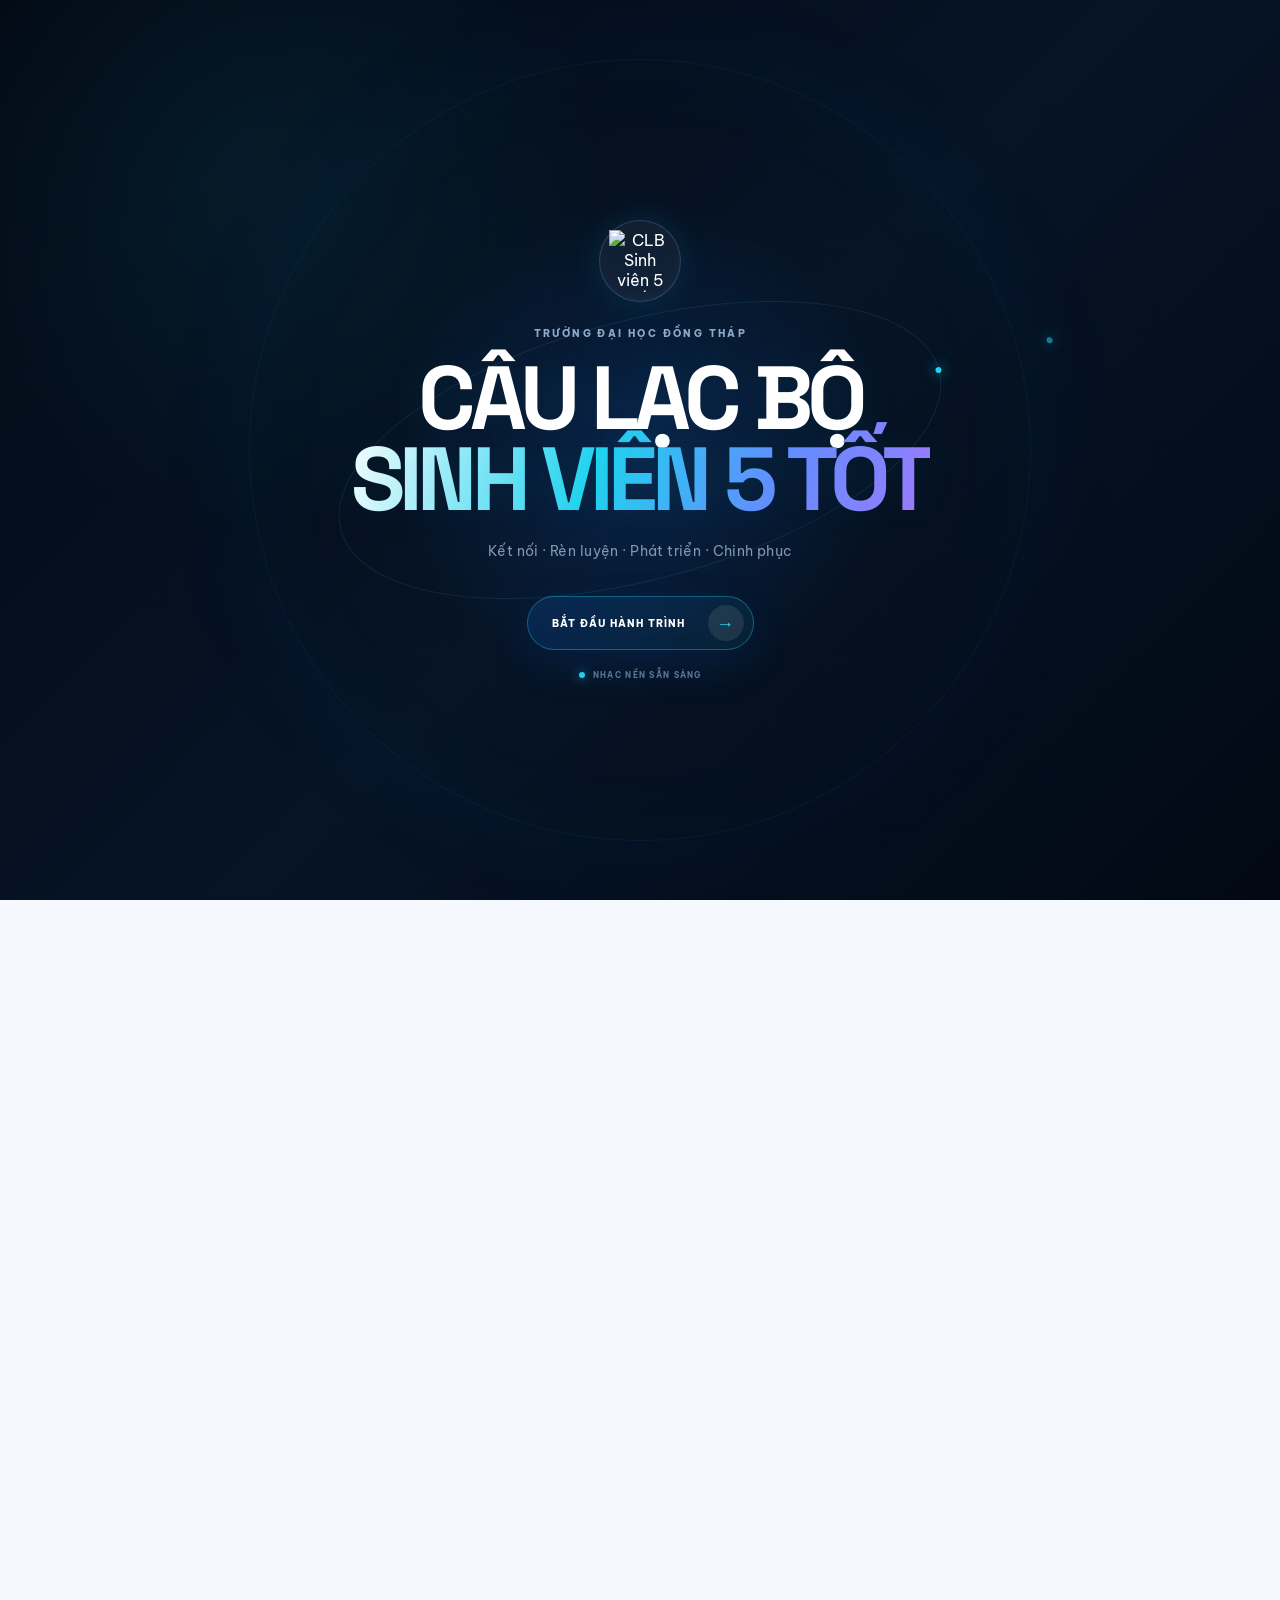
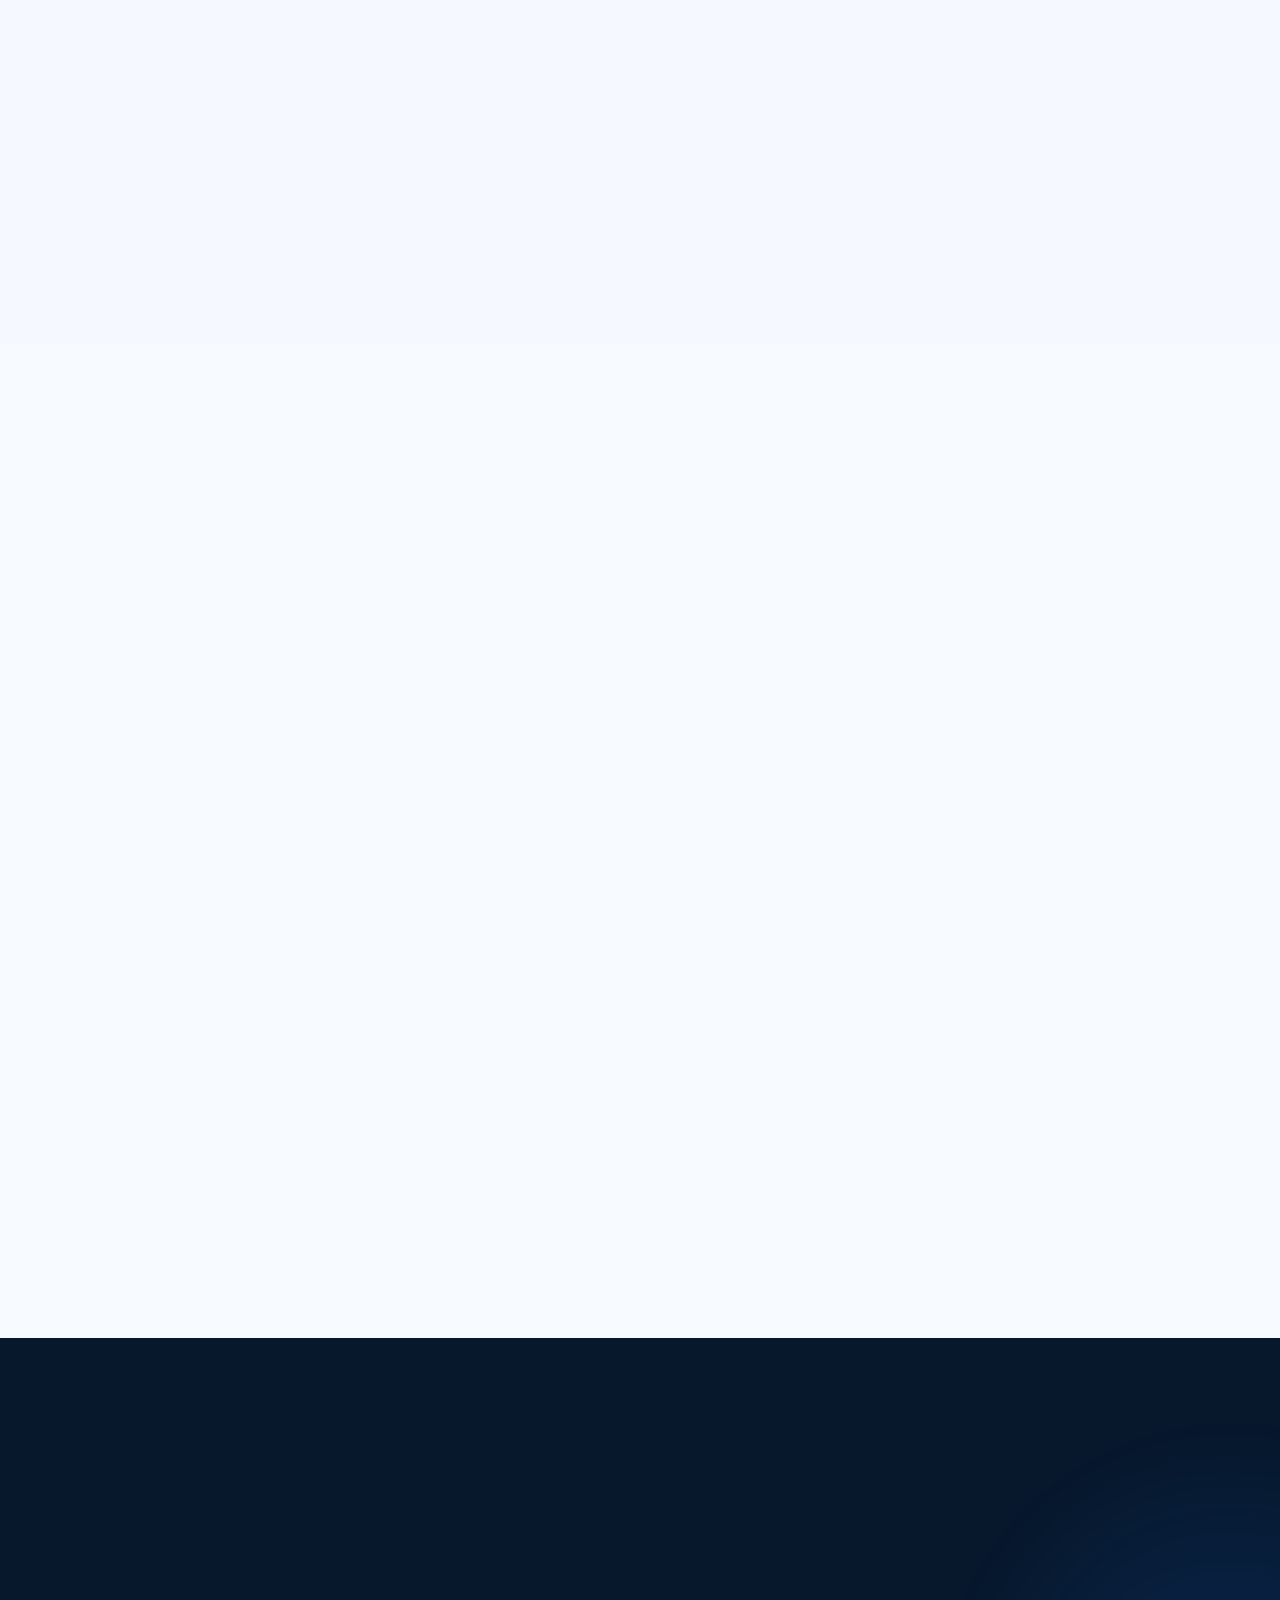
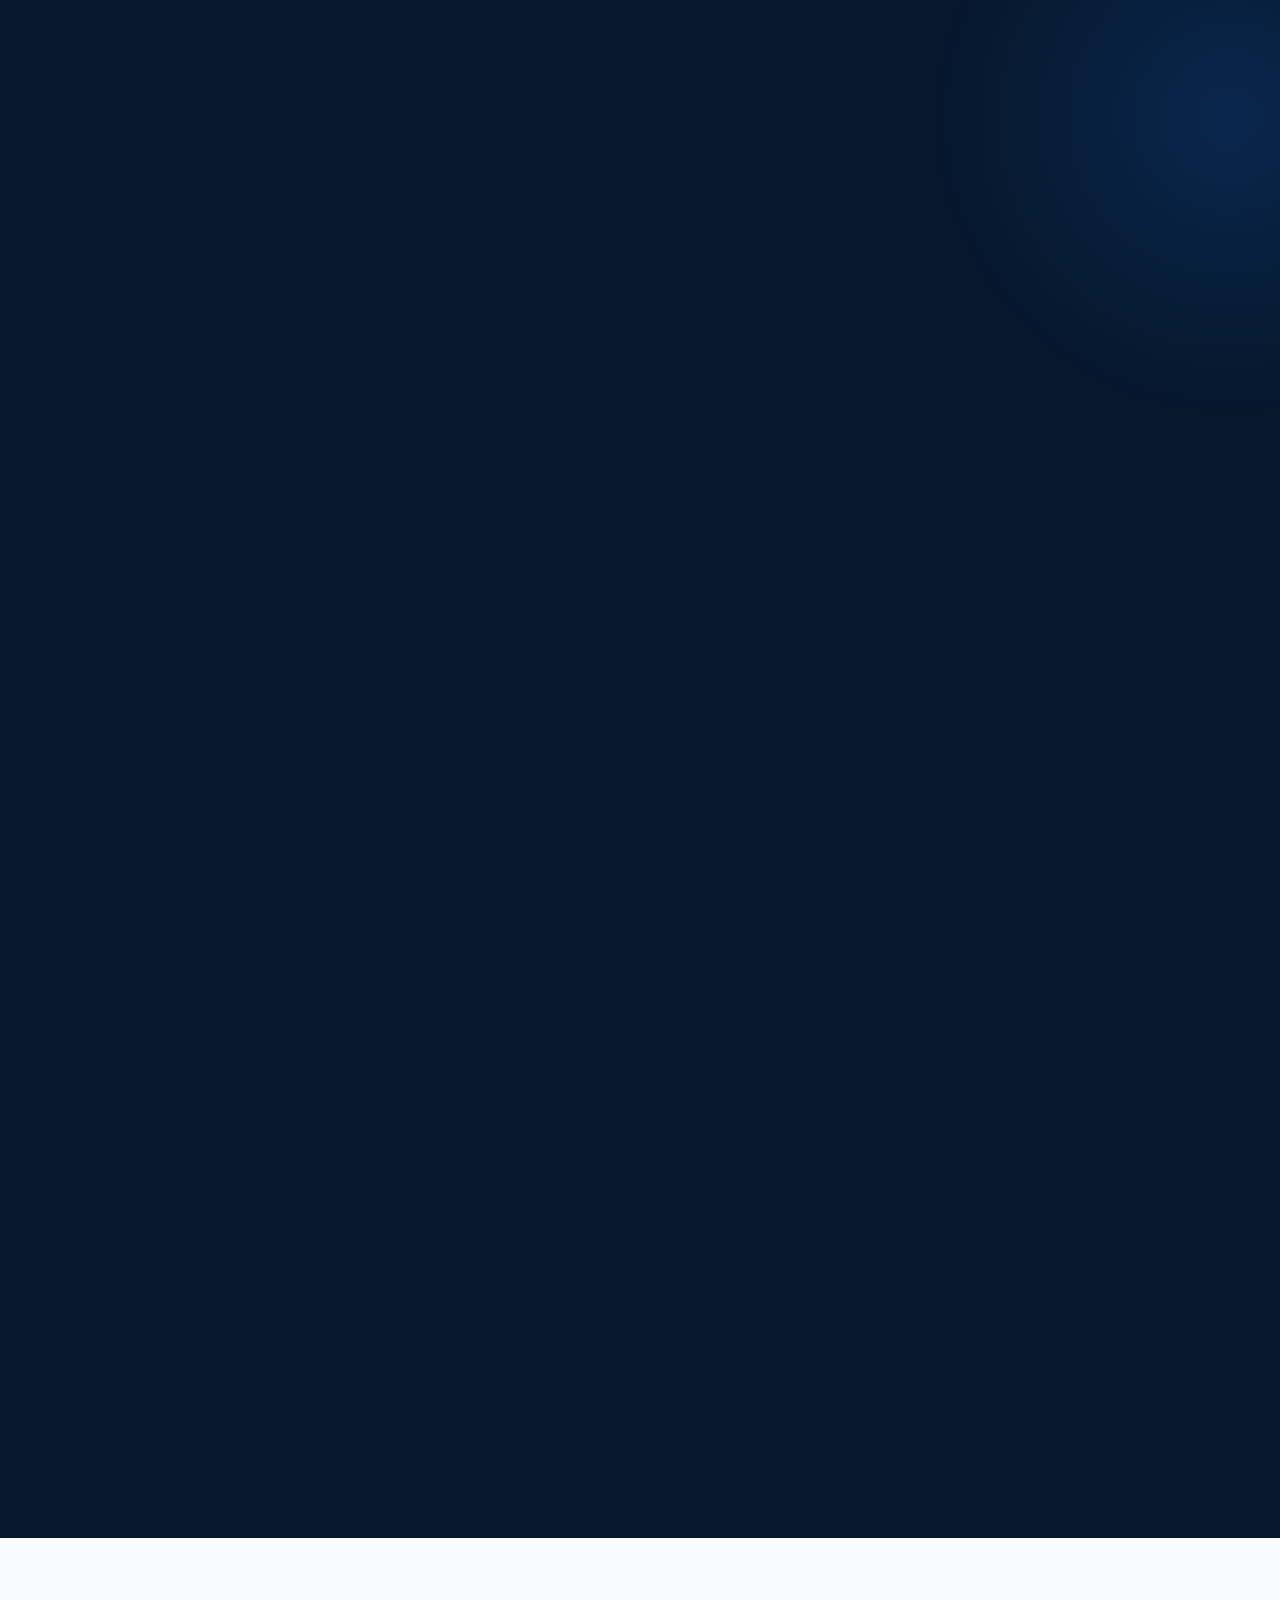
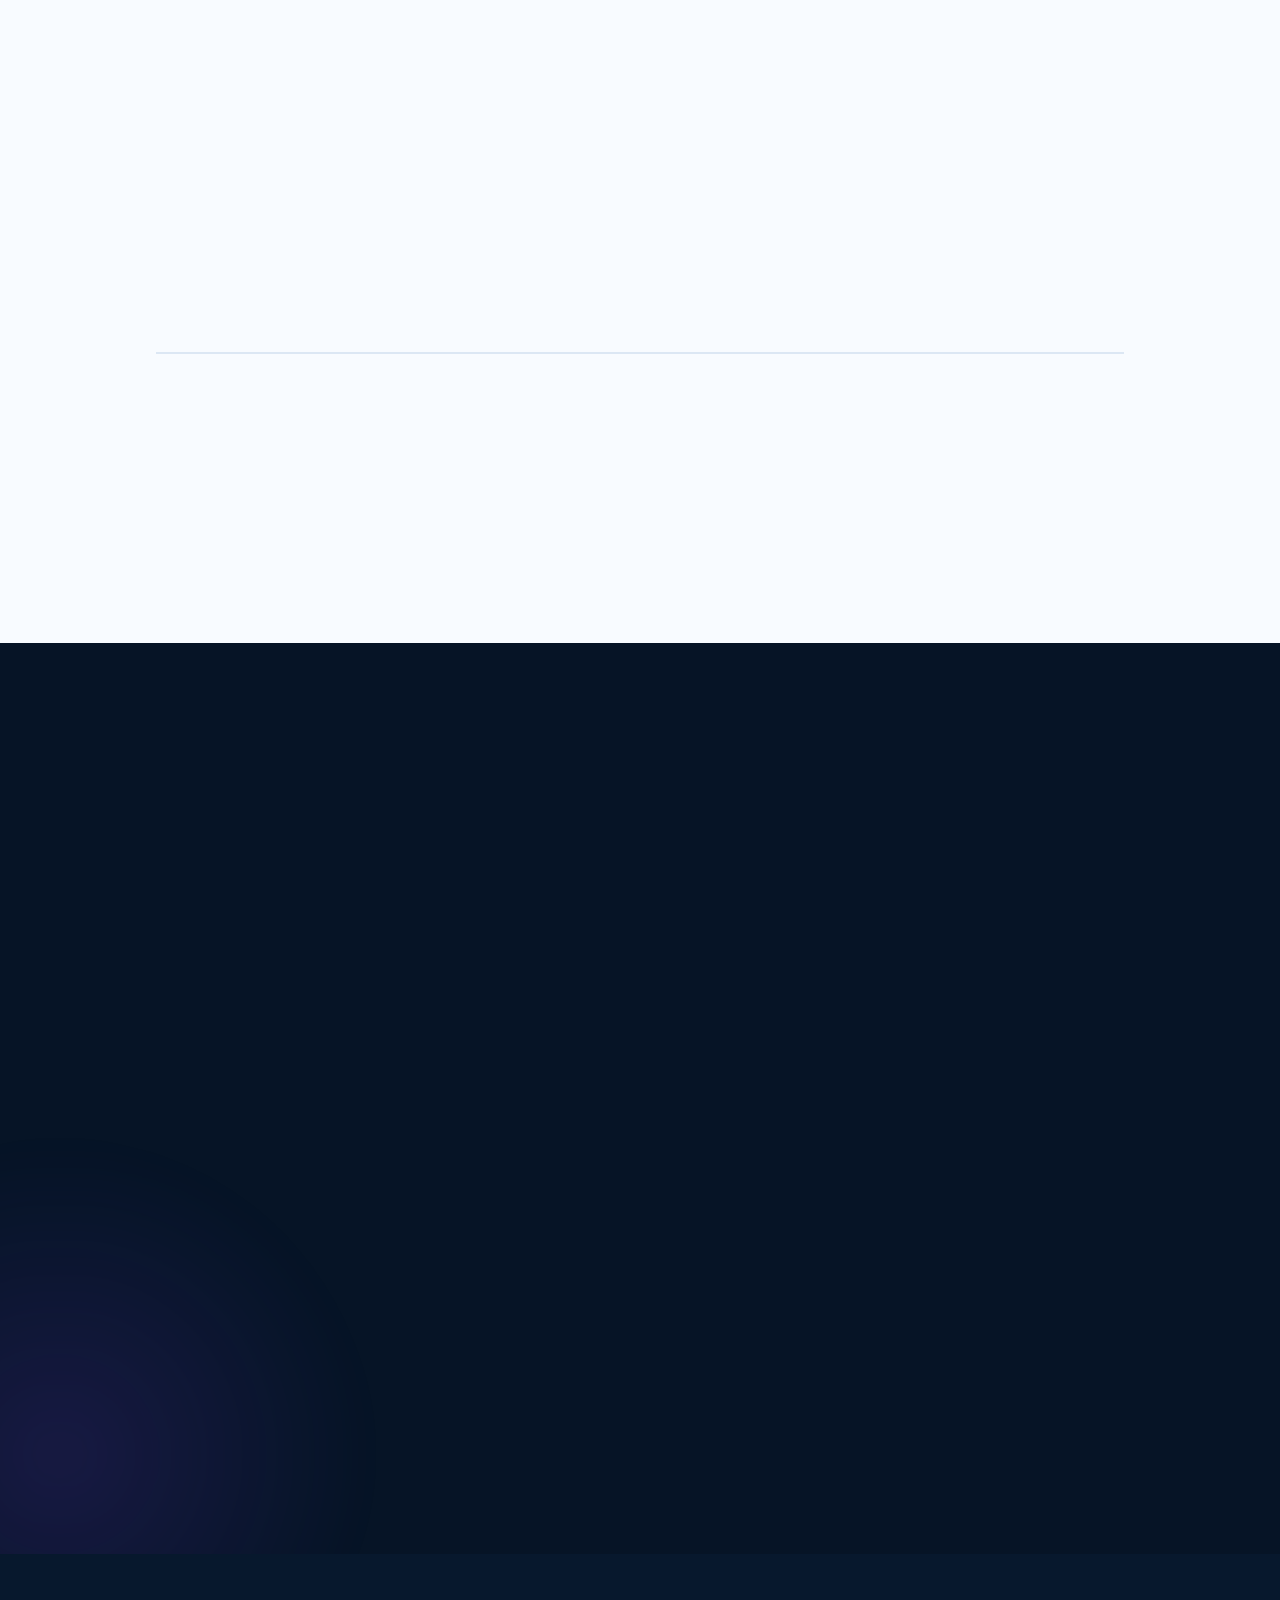
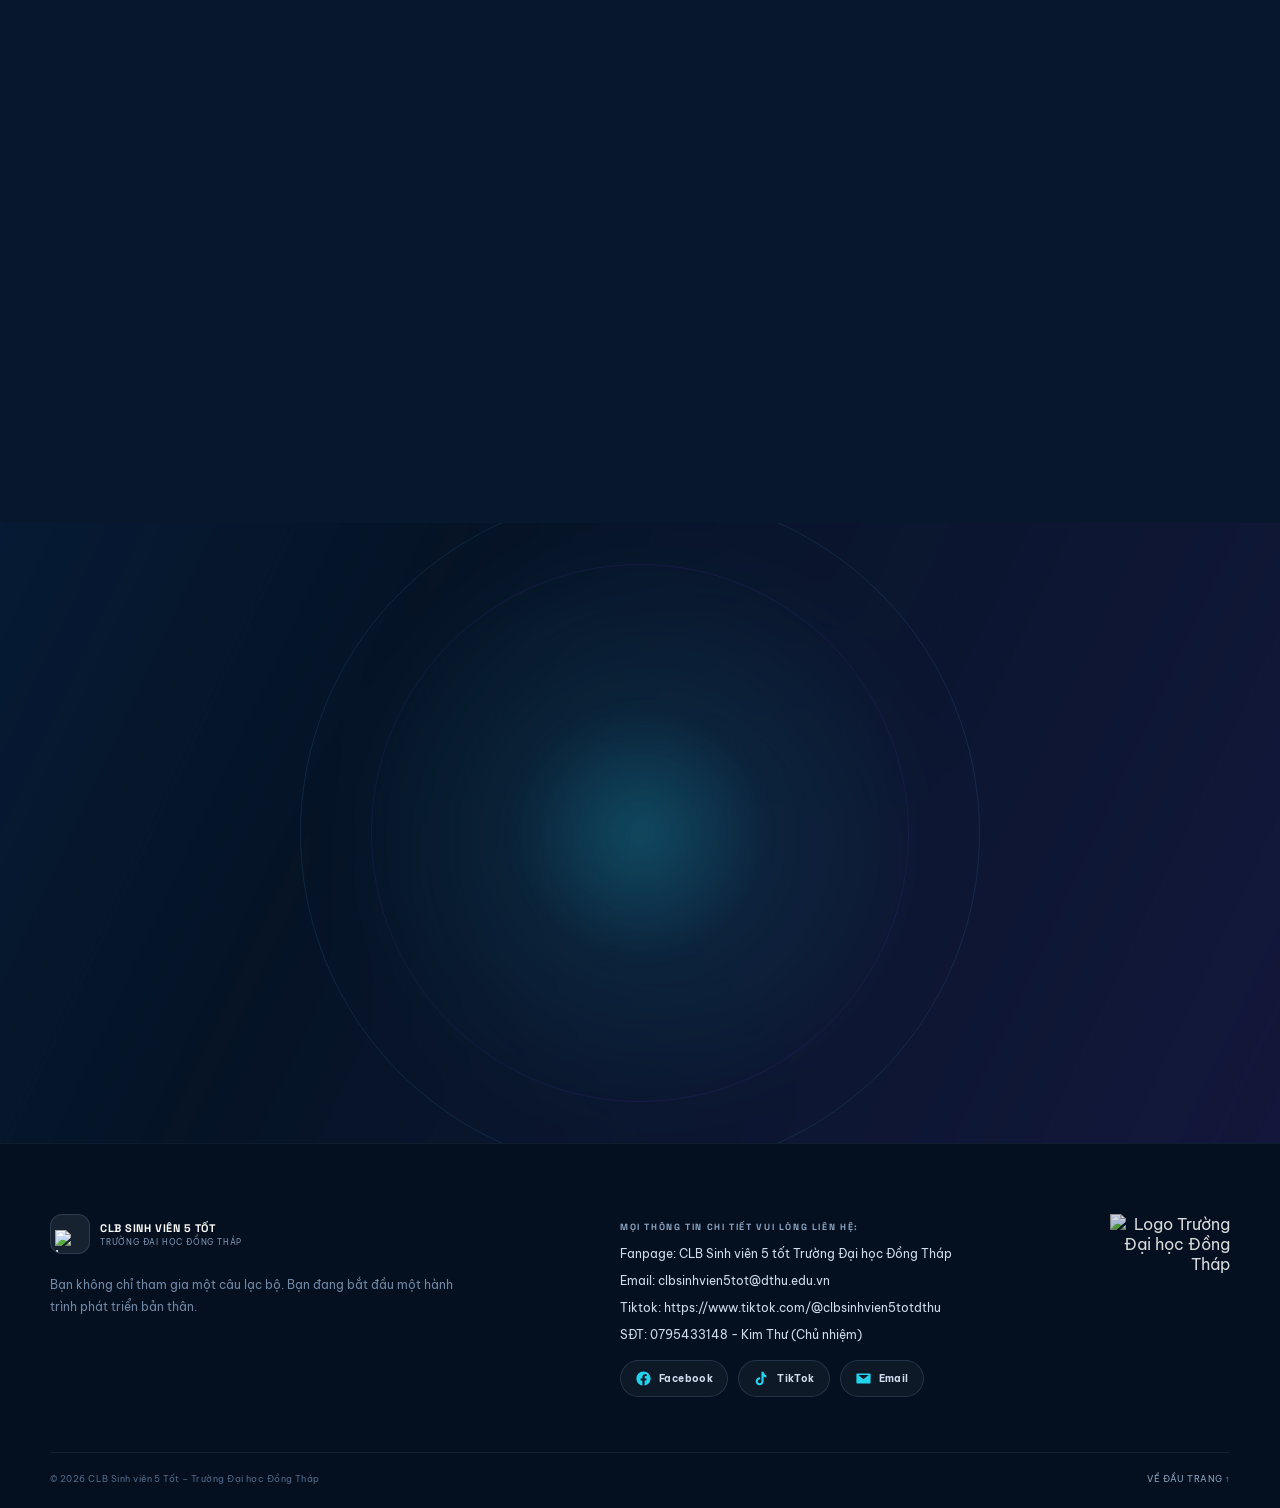
==== commit 600f81d2: "Update index.html" ====
--- a/index.html
+++ b/index.html
@@ -81,126 +81,36 @@
         <span class="brand-copy"><strong>CLB SINH VIÊN 5 TỐT</strong><small>TRƯỜNG ĐẠI HỌC ĐỒNG THÁP</small></span>
       </a>
       <div class="nav-links">
-        <a href="#trang-chu">Trang chủ</a>
-        <a href="#sinh-vien-5-tot">Sinh viên 5 Tốt</a>
-        <a href="#quyen-loi">Quyền lợi</a>
-        <a href="#hoat-dong">Hoạt động</a>
-        <a href="#nhom-ctv">Nhóm CTV</a>
-        <a href="#cach-tham-gia">Cách tham gia</a>
-        <a href="#mang-xa-hoi">Mạng xã hội</a>
+        <a href="index.html">Trang chủ</a>
         <a href="faq.html">Vạn câu hỏi</a>
+        <a href="banchunhiem.html">Ban chủ nhiệm</a>
       </div>
       <a class="nav-cta magnetic" href="#nhom-ctv">THAM GIA NGAY <span>↗</span></a>
       <button class="menu-toggle" type="button" aria-label="Mở menu" aria-expanded="false"><span></span><span></span></button>
     </nav>
     <div class="mobile-menu" aria-hidden="true">
-      <a href="#trang-chu">Trang chủ</a>
-      <a href="#sinh-vien-5-tot">Sinh viên 5 Tốt</a>
-      <a href="#quyen-loi">Quyền lợi</a>
-      <a href="#hoat-dong">Hoạt động</a>
-      <a href="#nhom-ctv">Nhóm CTV</a>
-      <a href="#cach-tham-gia">Cách tham gia</a>
-      <a href="#mang-xa-hoi">Mạng xã hội</a>
+      <a href="index.html">Trang chủ</a>
       <a href="faq.html">Vạn câu hỏi</a>
-      <a class="button button-primary" href="#nhom-ctv">THAM GIA NGAY <span>↗</span></a>
+      <a href="banchunhiem.html">Ban chủ nhiệm</a>
+      <a class="button button-primary" href="index.html#nhom-ctv">THAM GIA NGAY <span>↗</span></a>
     </div>
   </header>
 
   <main>
-    <!-- =====================================================================
-         [MỚI] SOLAR SYSTEM HUB — thay cho HERO cũ + khối "pillars-wrap" cũ.
-         Mặt trời = logo CLB. 5 hành tinh = 5 tiêu chí (thẻ <a> -> tieuchiN.html).
-         - Desktop: quỹ đạo xoay, hover mặt trời/hành tinh => dừng quay.
-         - ≤900px: tự chuyển thành lưới thẻ dễ chạm (xem style-patch.css).
-         Đổi link đích: sửa href="tieuchiN.html" bên dưới.
-         ===================================================================== -->
-    <section class="hub section-dark" id="trang-chu" aria-labelledby="hub-title">
+    <section class="hub home-hero section-dark" id="trang-chu" aria-labelledby="hub-title">
       <div class="hub-stars" aria-hidden="true"></div>
       <div class="hero-bg-grid" aria-hidden="true"></div>
-
-      <div class="shell hub-head reveal">
-        <div class="eyebrow"><span class="pulse-dot"></span> TRƯỜNG ĐẠI HỌC ĐỒNG THÁP</div>
-        <h1 id="hub-title" class="hub-title"><span class="nw">CLB SINH VIÊN</span> <em>5 TỐT</em></h1>
-        <p class="hub-lead">Sinh viên 5 Tốt là hành trình hoàn thiện bản thân qua 5 tiêu chí. Mỗi tiêu chí là một hành tinh quay quanh CLB — chọn một hành tinh để khám phá lời giải đáp “vì sao”.</p>
-      </div>
-
-      <!-- id="sinh-vien-5-tot" giữ nguyên để link menu "Sinh viên 5 Tốt" vẫn chạy -->
-      <div class="solar-system" id="sinh-vien-5-tot">
-        <div class="solar-core">
-          <!-- quỹ đạo trang trí -->
-          <span class="sys-ring sys-ring-3" aria-hidden="true"></span>
-          <span class="sys-ring sys-ring-1" aria-hidden="true"></span>
-          <span class="sys-ring sys-ring-2" aria-hidden="true"></span>
-
-          <!-- MẶT TRỜI: logo CLB. Hover/focus => các hành tinh dừng quay -->
-          <div class="sun" tabindex="0" role="img" aria-label="Logo CLB Sinh viên 5 Tốt – trung tâm của hệ 5 tiêu chí">
-            <span class="sun-glow" aria-hidden="true"></span>
-            <span class="sun-corona" aria-hidden="true"></span>
-            <span class="sun-body"><img src="assets/z4220403054556_ecd0b96889444052ed9708d87d5dfe69-removebg-preview (1).png" alt=""></span>
+      <div class="shell home-hero-inner">
+        <div class="home-hero-copy reveal">
+          <div class="eyebrow"><span class="pulse-dot"></span> TRƯỜNG ĐẠI HỌC ĐỒNG THÁP</div>
+          <h1 id="hub-title" class="hub-title"><span class="nw">CLB SINH VIÊN</span> <em>5 TỐT</em></h1>
+          <p class="hub-lead">Nơi sinh viên rèn luyện Đạo đức, Học tập, Thể lực, Tình nguyện và Hội nhập — để hoàn thiện bản thân và lan tỏa giá trị tốt đẹp trong cộng đồng.</p>
+          <div class="home-hero-actions">
+            <a class="button button-primary magnetic" href="#nhom-ctv">THAM GIA NGAY <span>↗</span></a>
+            <a class="button button-ghost" href="faq.html">VẠN CÂU HỎI VÌ SAO</a>
           </div>
-
-          <!-- 5 HÀNH TINH: phải đứng SAU .sun (CSS dùng bộ chọn anh em ~) -->
-          <ol class="orbit" aria-label="5 tiêu chí Sinh viên 5 Tốt">
-          <li class="planet-slot">
-            <a class="planet" href="tieuchi1.html" aria-label="Tiêu chí 01: Đạo Đức Tốt — Rèn luyện phẩm chất, trách nhiệm và lối sống tích cực.">
-              <span class="planet-body">
-                <span class="planet-icon"><img src="assets/icon-dao-duc-tot.png" alt="" loading="lazy"></span>
-                <span class="planet-num">01</span>
-              </span>
-              <span class="planet-label"><strong>ĐẠO ĐỨC TỐT</strong><em>KHÁM PHÁ ↗</em></span>
-              <span class="planet-desc">Rèn luyện phẩm chất, trách nhiệm và lối sống tích cực.</span>
-            </a>
-          </li>
-          <li class="planet-slot">
-            <a class="planet" href="tieuchi2.html" aria-label="Tiêu chí 02: Học Tập Tốt — Chủ động học hỏi, nâng cao kiến thức và tinh thần cầu tiến.">
-              <span class="planet-body">
-                <span class="planet-icon"><img src="assets/icon-hoc-tap-tot.png" alt="" loading="lazy"></span>
-                <span class="planet-num">02</span>
-              </span>
-              <span class="planet-label"><strong>HỌC TẬP TỐT</strong><em>KHÁM PHÁ ↗</em></span>
-              <span class="planet-desc">Chủ động học hỏi, nâng cao kiến thức và tinh thần cầu tiến.</span>
-            </a>
-          </li>
-          <li class="planet-slot">
-            <a class="planet" href="tieuchi3.html" aria-label="Tiêu chí 03: Thể Lực Tốt — Duy trì sức khỏe và tinh thần năng động trong học tập, hoạt động.">
-              <span class="planet-body">
-                <span class="planet-icon"><img src="assets/icon-the-luc-tot.png" alt="" loading="lazy"></span>
-                <span class="planet-num">03</span>
-              </span>
-              <span class="planet-label"><strong>THỂ LỰC TỐT</strong><em>KHÁM PHÁ ↗</em></span>
-              <span class="planet-desc">Duy trì sức khỏe và tinh thần năng động trong học tập, hoạt động.</span>
-            </a>
-          </li>
-          <li class="planet-slot">
-            <a class="planet" href="tieuchi4.html" aria-label="Tiêu chí 04: Tình Nguyện Tốt — Lan tỏa giá trị tích cực qua tinh thần sẻ chia và cống hiến.">
-              <span class="planet-body">
-                <span class="planet-icon"><img src="assets/icon-tinh-nguyen-tot.png" alt="" loading="lazy"></span>
-                <span class="planet-num">04</span>
-              </span>
-              <span class="planet-label"><strong>TÌNH NGUYỆN TỐT</strong><em>KHÁM PHÁ ↗</em></span>
-              <span class="planet-desc">Lan tỏa giá trị tích cực qua tinh thần sẻ chia và cống hiến.</span>
-            </a>
-          </li>
-          <li class="planet-slot">
-            <a class="planet" href="tieuchi5.html" aria-label="Tiêu chí 05: Hội Nhập Tốt — Mở rộng tư duy, kỹ năng và khả năng kết nối trong môi trường mới.">
-              <span class="planet-body">
-                <span class="planet-icon"><img src="assets/icon-hoi-nhap-tot.png" alt="" loading="lazy"></span>
-                <span class="planet-num">05</span>
-              </span>
-              <span class="planet-label"><strong>HỘI NHẬP TỐT</strong><em>KHÁM PHÁ ↗</em></span>
-              <span class="planet-desc">Mở rộng tư duy, kỹ năng và khả năng kết nối trong môi trường mới.</span>
-            </a>
-          </li>
-          </ol>
-        </div>
-      </div>
-
-      <div class="hub-foot reveal">
-        <span class="hub-hint"><span class="pulse-dot"></span>
-          <span class="hint-hover">Rê chuột vào mặt trời để dừng quỹ đạo, rồi chọn một hành tinh.</span>
-          <span class="hint-touch">Chạm vào một tiêu chí để khám phá.</span>
-        </span>
-        <a class="hub-more" href="#quyen-loi">TÌM HIỂU VỀ CLB <span>↓</span></a>
+        </div>
+        <div class="home-hero-logo reveal" aria-hidden="true"><img src="assets/z4220403054556_ecd0b96889444052ed9708d87d5dfe69-removebg-preview (1).png" alt="" width="420" height="420"></div>
       </div>
     </section>
 
@@ -544,5 +454,3 @@
 </body>
 </html>
 
-</body>
-</html>
--- a/style.css
+++ b/style.css
@@ -0,0 +1,2044 @@
+:root{
+  --primary:#1677ff;--primary-dark:#0757c9;--cyan:#22d3ee;--violet:#7c3aed;
+  --dark:#061426;--dark-2:#0a1d35;--ink:#07182d;--white:#fff;
+  --muted:#7890ae;--line:rgba(150,190,235,.16);--glass:rgba(10,29,53,.62);
+  --ease:cubic-bezier(.2,.75,.2,1);
+}
+*{box-sizing:border-box}html{scroll-behavior:smooth}body{margin:0;background:#061426;color:#fff;font-family:"Be Vietnam Pro",sans-serif;overflow-x:hidden}
+body:before{content:"";position:fixed;inset:0;z-index:-4;background:radial-gradient(circle at 75% 12%,rgba(22,119,255,.18),transparent 28%),radial-gradient(circle at 15% 55%,rgba(34,211,238,.08),transparent 25%),#061426}
+a{color:inherit;text-decoration:none}button{font:inherit;color:inherit}.shell{width:min(1180px,calc(100% - 48px));margin:auto}
+.page-noise{position:fixed;inset:0;pointer-events:none;z-index:20;opacity:.035;background-image:url("data:image/svg+xml,%3Csvg viewBox='0 0 180 180' xmlns='http://www.w3.org/2000/svg'%3E%3Cfilter id='n'%3E%3CfeTurbulence type='fractalNoise' baseFrequency='.9' numOctaves='4' stitchTiles='stitch'/%3E%3C/filter%3E%3Crect width='100%25' height='100%25' filter='url(%23n)' opacity='.7'/%3E%3C/svg%3E")}
+.cursor-glow{position:fixed;width:320px;height:320px;border-radius:50%;pointer-events:none;z-index:1;transform:translate(-50%,-50%);background:radial-gradient(circle,rgba(34,211,238,.08),transparent 65%);mix-blend-mode:screen}
+.scroll-progress{position:fixed;top:0;left:0;right:0;height:3px;z-index:100;background:transparent}.scroll-progress span{display:block;height:100%;width:0;background:linear-gradient(90deg,var(--primary),var(--cyan),var(--violet))}
+#preloader{position:fixed;inset:0;z-index:200;display:grid;place-items:center;background:#061426;transition:opacity .7s var(--ease),visibility .7s}.loader-mark{display:flex;align-items:center;gap:12px;font-family:"Space Grotesk";font-weight:700}.loader-mark span{font-size:68px;line-height:.8;background:linear-gradient(135deg,#fff,var(--cyan));-webkit-background-clip:text;color:transparent}.loader-mark small{font-size:10px;letter-spacing:.18em;color:#8aa2c0}.loader-line{position:absolute;bottom:16%;width:180px;height:2px;background:rgba(255,255,255,.1);overflow:hidden}.loader-line i{display:block;width:45%;height:100%;background:var(--cyan);animation:load 1.25s ease forwards}.loaded{opacity:0;visibility:hidden}
+.site-header{position:fixed;top:0;left:0;right:0;z-index:90;padding:14px 0;transition:.45s var(--ease)}.site-header.scrolled{background:rgba(5,20,38,.75);backdrop-filter:blur(18px);border-bottom:1px solid var(--line);padding:8px 0}
+.nav{height:62px;display:flex;align-items:center;gap:28px}.brand{display:flex;align-items:center;gap:10px;min-width:max-content}.brand-logo{width:40px;height:40px;display:grid;place-items:center;border-radius:12px;background:rgba(255,255,255,.08);border:1px solid var(--line);overflow:hidden}.brand-logo img{max-width:78%;max-height:78%;object-fit:contain}.brand-copy{display:grid;gap:2px}.brand-copy strong{font-family:"Space Grotesk";font-size:11px;letter-spacing:.05em}.brand-copy small{font-size:8px;letter-spacing:.1em;color:#7d96b4}.nav-links{display:flex;align-items:center;gap:20px;margin-left:auto}.nav-links a{font-size:12px;color:#a5b7cd;position:relative;padding:9px 0}.nav-links a:after{content:"";position:absolute;left:0;bottom:3px;width:0;height:1px;background:var(--cyan);transition:.3s}.nav-links a:hover,.nav-links a.active{color:#fff}.nav-links a:hover:after,.nav-links a.active:after{width:100%}.nav-cta{padding:12px 16px;border:1px solid rgba(34,211,238,.3);border-radius:100px;background:rgba(22,119,255,.12);font-size:10px;font-weight:800;letter-spacing:.08em}.nav-cta span{color:var(--cyan);margin-left:5px}.menu-toggle,.mobile-menu{display:none}
+.section{position:relative;padding:130px 0;background:#f7faff;color:var(--ink);overflow:hidden}.section-dark{background:#061426;color:#fff}.hero{min-height:100svh;display:grid;align-items:center;padding:130px 0 80px;overflow:hidden}.hero:after{content:"";position:absolute;inset:auto 0 0;height:180px;background:linear-gradient(transparent,#061426);pointer-events:none}.hero-bg-grid{position:absolute;inset:0;opacity:.22;background-image:linear-gradient(rgba(85,157,255,.08) 1px,transparent 1px),linear-gradient(90deg,rgba(85,157,255,.08) 1px,transparent 1px);background-size:70px 70px;mask-image:linear-gradient(to bottom,black,transparent 85%);transform:perspective(500px) rotateX(60deg) translateY(28%)}.hero-orbit{position:absolute;border:1px solid rgba(34,211,238,.08);border-radius:50%;pointer-events:none}.orbit-a{width:700px;height:700px;right:-200px;top:-130px}.orbit-b{width:440px;height:440px;right:90px;top:40px;border-color:rgba(124,58,237,.11)}.hero-grid{display:grid;grid-template-columns:1.03fr .97fr;gap:45px;align-items:center;position:relative;z-index:2}.hero-content{max-width:700px}.eyebrow,.section-kicker{font-size:10px;letter-spacing:.2em;font-weight:800;color:#8fa9c8}.eyebrow{display:inline-flex;align-items:center;gap:9px;padding:9px 13px;border:1px solid rgba(34,211,238,.22);border-radius:100px;background:rgba(34,211,238,.06);box-shadow:0 0 28px rgba(34,211,238,.05)}.pulse-dot{width:6px;height:6px;border-radius:50%;background:var(--cyan);box-shadow:0 0 12px var(--cyan);animation:pulse 1.8s infinite}.hero h1{font-family:"Space Grotesk";font-size:clamp(54px,7.2vw,102px);line-height:.9;letter-spacing:-.065em;margin:30px 0 24px}.hero h1 em,.final-content h2 em{font-style:normal;background:linear-gradient(100deg,#fff 0%,var(--cyan) 45%,#648dff 72%,#a278ff 100%);-webkit-background-clip:text;background-clip:text;color:transparent}.section-heading h2 span{font-style:normal;background:linear-gradient(100deg,var(--cyan) 0%,#18bdf2 24%,var(--primary) 58%,#648dff 78%,#a278ff 100%);-webkit-background-clip:text;background-clip:text;color:transparent;filter:drop-shadow(0 0 18px rgba(34,211,238,.10))}.hero-lead{font-size:18px;line-height:1.55;max-width:600px;font-weight:600}.hero-desc{font-size:14px;line-height:1.8;color:#91a6c0;max-width:580px}.hero-actions{display:flex;gap:12px;flex-wrap:wrap;margin-top:28px}.button{min-height:48px;padding:0 20px;border-radius:100px;display:inline-flex;align-items:center;justify-content:center;gap:11px;font-size:10px;font-weight:800;letter-spacing:.08em;transition:.35s var(--ease);position:relative;overflow:hidden}.button:after{content:"";position:absolute;inset:0;background:linear-gradient(110deg,transparent 25%,rgba(255,255,255,.2) 50%,transparent 75%);transform:translateX(-120%);transition:.7s}.button:hover:after{transform:translateX(120%)}.button-primary{background:linear-gradient(105deg,var(--primary),#3a8dff 55%,var(--violet));box-shadow:0 14px 45px rgba(22,119,255,.27);border:1px solid rgba(255,255,255,.16)}.button-primary:hover{transform:translateY(-3px);box-shadow:0 18px 55px rgba(22,119,255,.4)}.button-ghost{border:1px solid rgba(152,181,220,.25);background:rgba(255,255,255,.035);color:#c1d0e1}.button-ghost:hover{border-color:rgba(34,211,238,.5);background:rgba(34,211,238,.06);transform:translateY(-3px)}.button span{color:var(--cyan)}.hero-stage{min-height:570px;display:grid;place-items:center;position:relative}.scene{width:min(560px,90vw);height:560px;position:relative;transform-style:preserve-3d;transition:transform .25s ease-out}.scene:before{content:"";position:absolute;inset:20%;border-radius:50%;background:radial-gradient(circle,rgba(34,211,238,.13),rgba(22,119,255,.05) 40%,transparent 70%);filter:blur(18px)}.scene-halo{position:absolute;inset:12%;border:1px solid rgba(120,184,255,.13);border-radius:50%;box-shadow:0 0 100px rgba(22,119,255,.08) inset;animation:spin 28s linear infinite}.core{position:absolute;left:50%;top:50%;width:190px;height:190px;transform:translate(-50%,-50%);border-radius:50%;display:grid;place-items:center;background:radial-gradient(circle at 35% 30%,rgba(255,255,255,.22),rgba(22,119,255,.14) 35%,rgba(6,20,38,.85) 72%);border:1px solid rgba(141,206,255,.32);box-shadow:0 0 70px rgba(22,119,255,.23),inset 0 0 45px rgba(34,211,238,.12);backdrop-filter:blur(12px);transform-style:preserve-3d}.core:before,.core:after{content:"";position:absolute;inset:-20px;border-radius:50%;border:1px solid rgba(34,211,238,.14);transform:rotateX(70deg)}.core:after{inset:-38px;border-color:rgba(124,58,237,.12);transform:rotateY(70deg)}.core-inner{text-align:center;transform:translateZ(30px)}.core-inner span{font:700 86px/.75 "Space Grotesk";background:linear-gradient(135deg,#fff,var(--cyan));-webkit-background-clip:text;color:transparent}.core-inner small{display:block;margin-top:12px;font:700 9px/1.35 "Space Grotesk";letter-spacing:.2em;color:#91b6dc}.ring{position:absolute;left:50%;top:50%;border:1px solid rgba(91,191,255,.28);border-radius:50%;transform-style:preserve-3d}.ring-1{width:370px;height:150px;transform:translate(-50%,-50%) rotateX(67deg) rotateZ(15deg);animation:orbit 12s linear infinite}.ring-2{width:420px;height:180px;transform:translate(-50%,-50%) rotateY(66deg) rotateZ(-20deg);border-color:rgba(147,104,255,.22);animation:orbit 16s linear infinite reverse}.glass-sphere{position:absolute;border-radius:50%;background:radial-gradient(circle at 30% 25%,rgba(255,255,255,.22),rgba(34,211,238,.05) 30%,rgba(22,119,255,.12) 60%,transparent 70%);border:1px solid rgba(177,225,255,.18);box-shadow:inset -15px -20px 40px rgba(0,40,100,.25),0 20px 60px rgba(22,119,255,.12);backdrop-filter:blur(3px);animation:float 6s ease-in-out infinite}.sphere-1{width:76px;height:76px;left:10%;top:23%}.sphere-2{width:46px;height:46px;right:14%;bottom:24%;animation-delay:-2s}.cube{position:absolute;width:55px;height:55px;transform-style:preserve-3d;animation:cuberotate 12s linear infinite}.cube i{position:absolute;inset:0;border:1px solid rgba(111,200,255,.35);background:rgba(22,119,255,.035)}.cube i:nth-child(1){transform:translateZ(27px)}.cube i:nth-child(2){transform:rotateY(180deg) translateZ(27px)}.cube i:nth-child(3){transform:rotateY(90deg) translateZ(27px)}.cube i:nth-child(4){transform:rotateY(-90deg) translateZ(27px)}.cube i:nth-child(5){transform:rotateX(90deg) translateZ(27px)}.cube i:nth-child(6){transform:rotateX(-90deg) translateZ(27px)}.cube-1{left:13%;bottom:17%;animation-duration:15s}.cube-2{right:12%;top:16%;width:38px;height:38px;animation-duration:10s;animation-direction:reverse}.geo-line{position:absolute;height:1px;background:linear-gradient(90deg,transparent,var(--cyan),transparent);opacity:.4;transform-origin:left}.line-1{width:190px;left:4%;top:48%;transform:rotate(28deg)}.line-2{width:160px;right:4%;top:58%;transform:rotate(-35deg)}.particle{position:absolute;width:4px;height:4px;background:var(--cyan);border-radius:50%;box-shadow:0 0 12px var(--cyan);animation:drift 5s ease-in-out infinite}.p1{left:27%;top:15%}.p2{right:28%;top:10%;animation-delay:-1s}.p3{left:22%;top:65%;animation-delay:-2s}.p4{right:20%;top:45%;animation-delay:-3s}.p5{left:45%;bottom:8%;animation-delay:-4s}.p6{right:5%;bottom:34%;animation-delay:-2.5s}.stage-caption{position:absolute;bottom:2px;right:0;display:flex;align-items:center;gap:10px;color:#8ca4c0}.stage-caption>span{font:700 34px "Space Grotesk";color:var(--cyan)}.stage-caption strong,.stage-caption small{display:block;font-size:8px;letter-spacing:.18em}.stage-caption small{color:#607894;margin-top:3px}.scroll-cue{position:absolute;bottom:25px;left:50%;transform:translateX(-50%);font-size:8px;letter-spacing:.22em;color:#6f87a4;display:flex;align-items:center;gap:10px;z-index:3}.scroll-cue span{height:26px;width:15px;border:1px solid #607894;border-radius:10px;position:relative}.scroll-cue span:after{content:"";position:absolute;left:50%;top:5px;width:2px;height:5px;background:var(--cyan);border-radius:2px;transform:translateX(-50%);animation:scroll 1.5s infinite}
+.section-heading{max-width:690px}.section-heading h2{font:700 clamp(42px,6vw,78px)/.92 "Space Grotesk";letter-spacing:-.055em;margin:18px 0 24px}.section-heading p{font-size:14px;line-height:1.8;color:#657b95;max-width:620px}.split-heading{display:grid;grid-template-columns:1fr .65fr;gap:70px;align-items:end}.centered{text-align:center;margin:0 auto 65px}.centered p{margin:0 auto}.pillars-wrap{height:680px;position:relative;margin-top:35px}.pillar-center{position:absolute;left:50%;top:50%;transform:translate(-50%,-50%);width:210px;height:210px;border-radius:50%;display:grid;place-items:center;align-content:center;text-align:center;background:radial-gradient(circle,rgba(34,211,238,.12),rgba(22,119,255,.05) 55%,transparent 70%);border:1px solid rgba(22,119,255,.2);box-shadow:0 0 100px rgba(22,119,255,.12)}.pillar-center span{font:700 100px/.8 "Space Grotesk";background:linear-gradient(135deg,var(--primary),var(--cyan));-webkit-background-clip:text;color:transparent}.pillar-center small{font:700 9px/1.4 "Space Grotesk";letter-spacing:.18em;color:#6b83a0}.pillar-card,.benefit-card,.qr-card{position:relative;border:1px solid rgba(40,92,145,.12);background:rgba(255,255,255,.74);box-shadow:0 20px 70px rgba(27,66,108,.08);border-radius:24px;transition:transform .35s var(--ease),box-shadow .35s,border-color .35s;transform-style:preserve-3d;overflow:hidden}.pillar-card{position:absolute;width:290px;min-height:220px;padding:28px}.pillar-card:after,.benefit-card:after,.qr-card:after{content:"";position:absolute;inset:0;background:radial-gradient(circle at var(--mx,50%) var(--my,50%),rgba(34,211,238,.13),transparent 34%);opacity:0;transition:.3s;pointer-events:none}.pillar-card:hover:after,.benefit-card:hover:after,.qr-card:hover:after{opacity:1}.pillar-card:hover,.benefit-card:hover,.qr-card:hover{border-color:rgba(22,119,255,.35);box-shadow:0 28px 85px rgba(27,83,150,.16)}.pillar-card:nth-of-type(2){left:0;top:220px}.pillar-card:nth-of-type(3){left:50%;top:0;transform:translateX(-50%)}.pillar-card:nth-of-type(4){right:0;top:220px}.pillar-card:nth-of-type(5){left:18%;bottom:0}.pillar-card:nth-of-type(6){right:18%;bottom:0}.card-number{font:700 11px "Space Grotesk";color:#8ca2bb}.icon-line{width:46px;height:46px;display:flex;align-items:center;justify-content:center;margin:25px 0 12px}.icon-line img{width:100%;height:100%;object-fit:contain}.pillar-card h3,.benefit-card h3,.qr-card h3{font:700 18px "Space Grotesk";margin:0 0 10px}.pillar-card p,.benefit-card p{font-size:12px;line-height:1.7;color:#70859d;margin:0}.section-soft{background:#f5f9ff}.benefits-grid{display:grid;grid-template-columns:repeat(4,1fr);gap:15px}.benefit-card{min-height:225px;padding:25px;background:rgba(255,255,255,.84)}.benefit-icon{width:44px;height:44px;display:grid;place-items:center;border-radius:14px;color:var(--primary);background:linear-gradient(135deg,rgba(22,119,255,.1),rgba(34,211,238,.08));border:1px solid rgba(22,119,255,.12);font-size:21px;margin-bottom:45px;transition:.35s}.benefit-card:hover .benefit-icon{transform:rotate(-8deg) translateY(-3px)}.benefit-card>span{position:absolute;right:23px;bottom:20px;color:#98abc0;transition:.35s}.benefit-card:hover>span{transform:translateX(5px);color:var(--primary)}.ctv-section{background:#07182d;color:#fff}.ctv-section .section-heading p{color:#8197b3}.ctv-bg-orb{position:absolute;width:600px;height:600px;right:-250px;top:80px;border-radius:50%;background:radial-gradient(circle,rgba(22,119,255,.16),transparent 67%);filter:blur(20px)}.qr-grid{display:grid;grid-template-columns:repeat(3,1fr);gap:16px;margin-top:60px}.qr-card{padding:18px;background:linear-gradient(150deg,rgba(18,43,72,.78),rgba(7,24,45,.8));border-color:rgba(114,166,224,.15);color:#fff}.qr-top{display:flex;justify-content:space-between;align-items:center;color:#7189a7;font:700 10px "Space Grotesk"}.qr-status{color:var(--cyan);font-size:8px;letter-spacing:.14em}.qr-card h3{font-size:13px;line-height:1.45;min-height:55px;margin:18px 0;color:#eaf4ff}.qr-frame{background:#fff;border-radius:16px;aspect-ratio:1;padding:13px;display:grid;place-items:center;overflow:hidden;position:relative}.qr-frame img{width:100%;height:100%;object-fit:contain;transition:.35s}.qr-card:hover .qr-frame img{transform:scale(1.04)}.qr-frame.qr-missing:before{content:"QR CHƯA ĐƯỢC CẬP NHẬT";color:#62728a;text-align:center;font-size:10px;font-weight:800;letter-spacing:.08em}.qr-actions{display:grid;gap:8px;margin-top:12px}.qr-actions button{min-height:44px;border-radius:12px;border:1px solid rgba(117,170,227,.18);background:rgba(255,255,255,.04);font-size:8px;font-weight:800;letter-spacing:.08em;cursor:pointer;transition:.25s}.qr-actions button:first-child{background:linear-gradient(100deg,rgba(22,119,255,.85),rgba(124,58,237,.7));border-color:transparent}.qr-actions button:hover{transform:translateY(-2px);border-color:rgba(34,211,238,.45)}.steps-section{background:#f8fbff}.timeline{position:relative;display:grid;grid-template-columns:repeat(4,1fr);gap:18px;margin-top:75px;padding-top:1px}.timeline-line{position:absolute;left:9%;right:9%;top:30px;height:2px;background:#dce7f4}.timeline-line span{display:block;height:100%;width:0;background:linear-gradient(90deg,var(--primary),var(--cyan),var(--violet));box-shadow:0 0 15px rgba(34,211,238,.35);transition:width .25s linear}.step{position:relative;display:grid;justify-items:center;text-align:center;gap:25px}.step-node{width:60px;height:60px;border-radius:50%;display:grid;place-items:center;background:#fff;border:1px solid #d9e6f4;color:var(--primary);font:700 13px "Space Grotesk";box-shadow:0 10px 30px rgba(20,70,120,.08);transition:.35s}.step.active .step-node,.step:hover .step-node{color:#fff;background:linear-gradient(135deg,var(--primary),var(--violet));border-color:transparent;box-shadow:0 12px 35px rgba(22,119,255,.3);transform:scale(1.08)}.step>div:last-child span{font:700 9px "Space Grotesk";letter-spacing:.16em;color:#8ca0b7}.step h3{font:700 20px "Space Grotesk";margin:9px 0}.step p{font-size:12px;line-height:1.7;color:#70849b;margin:0 auto;max-width:230px}.faq-section{background:#07182d;color:#fff}.faq-layout{display:grid;grid-template-columns:.75fr 1.25fr;gap:90px;align-items:start}.faq-section .section-heading p{color:#8197b3}.faq-list{border-top:1px solid rgba(160,195,235,.16)}.faq-item{border-bottom:1px solid rgba(160,195,235,.16)}.faq-item button{width:100%;display:flex;justify-content:space-between;align-items:center;gap:20px;padding:23px 0;border:0;background:none;cursor:pointer;text-align:left;font-size:14px;font-weight:600}.faq-item button i{font-style:normal;font-size:24px;color:var(--cyan);transition:.35s}.faq-item.open button i{transform:rotate(45deg)}.faq-answer{height:0;overflow:hidden;transition:height .4s var(--ease)}.faq-answer p{margin:0;padding:0 45px 23px 0;color:#8197b3;font-size:12px;line-height:1.8}.final-cta{min-height:620px;display:grid;place-items:center;text-align:center;overflow:hidden}.final-cta canvas{position:absolute;inset:0;width:100%;height:100%;opacity:.65}.cta-mesh{position:absolute;inset:-20%;background:radial-gradient(circle at 50% 50%,rgba(34,211,238,.13),transparent 30%),linear-gradient(115deg,rgba(22,119,255,.12),transparent 35%,rgba(124,58,237,.14));filter:blur(20px)}.cta-ring{position:absolute;width:680px;height:680px;border:1px solid rgba(76,181,255,.12);border-radius:50%;animation:spin 30s linear infinite}.cta-ring:before{content:"";position:absolute;inset:70px;border:1px solid rgba(124,58,237,.11);border-radius:50%}.cta-orb{position:absolute;width:260px;height:260px;border-radius:50%;background:radial-gradient(circle,rgba(34,211,238,.17),transparent 70%);filter:blur(10px)}.final-content{position:relative;z-index:2}.final-content h2{font:700 clamp(45px,7vw,88px)/.93 "Space Grotesk";letter-spacing:-.06em;margin:20px auto;max-width:950px}.final-content p{color:#9bb0c8;font-size:15px;margin:0 auto 28px}.button-large{min-height:58px;padding:0 26px}.footer{background:#04101f;color:#fff;padding:70px 0 24px;border-top:1px solid rgba(140,180,225,.08)}.footer-grid{display:grid;grid-template-columns:1.3fr 1fr .4fr;gap:50px;align-items:start}.footer-brand .brand{margin-bottom:20px}.footer-brand p{max-width:420px;color:#7188a4;font-size:12px;line-height:1.8}.footer-contact>span{font:700 9px "Space Grotesk";letter-spacing:.18em;color:#8ca5c2}.footer-contact p{color:#d0dced;font-size:12px}.footer-contact small{color:#5e7592;font-size:10px}.footer-logo{text-align:right}.footer-logo img{max-width:120px;max-height:75px;object-fit:contain;opacity:.85}.footer-bottom{border-top:1px solid rgba(140,180,225,.1);margin-top:55px;padding-top:20px;display:flex;justify-content:space-between;color:#536b88;font-size:9px;letter-spacing:.05em}.footer-bottom a{color:#8ea4bd}.back-top{position:fixed;right:24px;bottom:24px;width:45px;height:45px;border-radius:50%;border:1px solid rgba(34,211,238,.3);background:rgba(7,24,45,.82);backdrop-filter:blur(10px);color:#fff;z-index:50;cursor:pointer;opacity:0;visibility:hidden;transform:translateY(12px);transition:.3s}.back-top.visible{opacity:1;visibility:visible;transform:none}.back-top:hover{transform:translateY(-3px);box-shadow:0 10px 35px rgba(22,119,255,.25)}.toast{position:fixed;left:50%;bottom:28px;z-index:120;transform:translate(-50%,20px);padding:12px 18px;border:1px solid rgba(34,211,238,.22);border-radius:100px;background:rgba(6,20,38,.9);backdrop-filter:blur(16px);box-shadow:0 15px 40px rgba(0,0,0,.25);font-size:11px;opacity:0;visibility:hidden;transition:.35s}.toast.show{opacity:1;visibility:visible;transform:translate(-50%,0)}
+.reveal{opacity:0;transform:translateY(28px);filter:blur(6px);transition:opacity .8s var(--ease),transform .8s var(--ease),filter .8s var(--ease)}.reveal-delay{transition-delay:.18s}.reveal.visible{opacity:1;transform:none;filter:none}
+@keyframes load{to{transform:translateX(130%)}}@keyframes pulse{50%{transform:scale(1.5);opacity:.55}}@keyframes float{50%{transform:translate3d(10px,-18px,20px)}}@keyframes drift{50%{transform:translate(14px,-22px);opacity:.45}}@keyframes spin{to{transform:rotate(360deg)}}@keyframes orbit{to{transform:translate(-50%,-50%) rotateX(67deg) rotateZ(375deg)}}@keyframes cuberotate{to{transform:rotateX(360deg) rotateY(360deg)}}@keyframes scroll{50%{transform:translate(-50%,7px);opacity:.25}}@media(max-width:1100px){.nav-links{gap:13px}.nav-links a{font-size:10px}.benefits-grid{grid-template-columns:repeat(2,1fr)}.qr-grid{grid-template-columns:repeat(2,1fr)}.social-hub-grid{grid-template-columns:repeat(2,1fr)}.hero-grid{grid-template-columns:1fr .9fr}.scene{transform:scale(.86)}.pillar-card{width:250px}}
+@media(max-width:900px){.nav-links,.nav-cta{display:none}.menu-toggle{display:flex;margin-left:auto;width:46px;height:46px;border-radius:50%;border:1px solid var(--line);background:rgba(255,255,255,.05);align-items:center;justify-content:center;flex-direction:column;gap:6px;cursor:pointer}.menu-toggle span{width:18px;height:1px;background:#fff;transition:.3s}.menu-toggle.open span:first-child{transform:translateY(3.5px) rotate(45deg)}.menu-toggle.open span:last-child{transform:translateY(-3.5px) rotate(-45deg)}.mobile-menu{position:fixed;left:12px;right:12px;top:82px;padding:18px;border:1px solid var(--line);border-radius:24px;background:rgba(5,20,38,.95);backdrop-filter:blur(20px);box-shadow:0 25px 80px rgba(0,0,0,.25);display:grid;gap:4px;opacity:0;visibility:hidden;transform:translateY(-12px);transition:.35s}.mobile-menu.open{opacity:1;visibility:visible;transform:none}.mobile-menu a{padding:13px 10px;color:#a8bbd0;font-size:13px}.mobile-menu .button{color:#fff;margin-top:8px}.hero{padding-top:120px}.hero-grid{grid-template-columns:1fr}.hero-content{max-width:760px}.hero-stage{min-height:440px;margin-top:-25px}.scene{height:440px}.split-heading{grid-template-columns:1fr;gap:15px}.pillars-wrap{height:auto;display:grid;grid-template-columns:repeat(2,1fr);gap:14px}.pillar-center{display:none}.pillar-card{position:relative!important;left:auto!important;right:auto!important;top:auto!important;bottom:auto!important;transform:none!important;width:auto;min-height:205px}.timeline{grid-template-columns:1fr;gap:35px;padding-left:75px}.timeline-line{left:30px;top:30px;bottom:30px;width:2px;height:auto;right:auto}.timeline-line span{width:100%;height:0}.step{display:grid;grid-template-columns:60px 1fr;text-align:left;justify-items:start;align-items:center;gap:20px}.step p{margin:0;max-width:none}.faq-layout{grid-template-columns:1fr;gap:45px}}
+@media(max-width:600px){.shell{width:min(100% - 32px,1180px)}.section{padding:90px 0}.hero{min-height:auto;padding:120px 0 80px}.hero h1{font-size:clamp(50px,15vw,74px)}.hero-lead{font-size:15px}.hero-desc{font-size:12px}.hero-actions{display:grid}.button{width:100%}.hero-stage{min-height:330px;margin-top:10px}.scene{height:330px;transform:scale(.7)}.stage-caption{right:8px;bottom:0}.scroll-cue{display:none}.section-heading h2{font-size:46px}.benefits-grid,.qr-grid,.social-hub-grid{grid-template-columns:1fr}.social-hub-card p{min-height:auto}.social-bg-orb{display:none}.benefit-card{min-height:200px}.benefit-icon{margin-bottom:35px}.qr-card h3{min-height:auto}.footer-grid{grid-template-columns:1fr;gap:28px}.footer-logo{text-align:left}.footer-bottom{display:grid;gap:10px}.cursor-glow{display:none}.back-top{right:15px;bottom:15px}.pillars-wrap{grid-template-columns:1fr}.pillar-card{min-height:190px}.timeline{padding-left:55px}.timeline-line{left:20px}.step{grid-template-columns:45px 1fr}.step-node{width:45px;height:45px;font-size:11px}.faq-item button{font-size:13px}.final-cta{min-height:540px}.final-content h2{font-size:48px}.page-noise{opacity:.02}}
+@media(prefers-reduced-motion:reduce){html{scroll-behavior:auto}.reveal{transition:none;opacity:1;transform:none;filter:none}.scene *,.pulse-dot,.cta-ring,.loader-line i{animation:none!important}.cursor-glow{display:none}.button:after{display:none}.back-top,.mobile-menu{transition:none}}
+
+/* FIX: 5 TIÊU CHÍ DESKTOP — CARD 05 KHÔNG BỊ CẮT */
+@media (min-width: 901px) {
+  .pillars-wrap {
+    height: 680px;
+    padding-bottom: 32px;
+    box-sizing: border-box;
+  }
+  .pillars-wrap .pillar-card:nth-of-type(5) {
+    bottom: 32px;
+  }
+}
+
+/* Giữ bố cục sạch ở tablet */
+@media (min-width: 901px) and (max-width: 1100px) {
+  .pillars-wrap {
+    height: 700px;
+  }
+  .pillars-wrap .pillar-card:nth-of-type(5) {
+    bottom: 24px;
+  }
+}
+
+/* FINAL FIX: cân lại bố cục 5 tiêu chí trên desktop */
+@media (min-width: 901px) {
+  .pillars-wrap {
+    height: 650px;
+    margin-top: 30px;
+    padding: 0;
+  }
+
+  /* 01 — góc trái phía trên */
+  .pillars-wrap > .pillar-card:first-of-type {
+    left: 0 !important;
+    right: auto !important;
+    top: 0 !important;
+    bottom: auto !important;
+    transform: none !important;
+  }
+
+  /* 02 — trái giữa */
+  .pillars-wrap .pillar-card:nth-of-type(2) {
+    left: 0 !important;
+    right: auto !important;
+    top: 235px !important;
+    bottom: auto !important;
+    transform: none !important;
+  }
+
+  /* 03 — góc phải phía trên */
+  .pillars-wrap .pillar-card:nth-of-type(3) {
+    left: auto !important;
+    right: 0 !important;
+    top: 0 !important;
+    bottom: auto !important;
+    transform: none !important;
+  }
+
+  /* 04 — phải giữa */
+  .pillars-wrap .pillar-card:nth-of-type(4) {
+    left: auto !important;
+    right: 0 !important;
+    top: 235px !important;
+    bottom: auto !important;
+    transform: none !important;
+  }
+
+  /* 05 — chính giữa phía dưới, không bị cắt */
+  .pillars-wrap .pillar-card:nth-of-type(5) {
+    left: 50% !important;
+    right: auto !important;
+    top: auto !important;
+    bottom: 0 !important;
+    transform: translateX(-50%) !important;
+  }
+
+  .pillar-card {
+    width: 290px;
+    min-height: 205px;
+  }
+}
+
+@media (min-width: 901px) and (max-width: 1100px) {
+  .pillars-wrap {
+    height: 630px;
+  }
+  .pillar-card {
+    width: 250px;
+    min-height: 195px;
+    padding: 24px;
+  }
+  .pillars-wrap .pillar-card:nth-of-type(2),
+  .pillars-wrap .pillar-card:nth-of-type(4) {
+    top: 220px !important;
+  }
+}
+
+/* Robust desktop positioning: card đầu tiên làm 01, các selector sau khớp 02–05 */
+@media (min-width: 901px) {
+  .pillars-wrap > .pillar-card {
+    left: 0;
+    right: auto;
+    top: 0;
+    bottom: auto;
+    transform: none;
+  }
+  .pillars-wrap .pillar-card:nth-of-type(2) {
+    left: 0 !important;
+    right: auto !important;
+    top: 225px !important;
+    bottom: auto !important;
+    transform: none !important;
+  }
+  .pillars-wrap .pillar-card:nth-of-type(3) {
+    left: auto !important;
+    right: 0 !important;
+    top: 0 !important;
+    bottom: auto !important;
+    transform: none !important;
+  }
+  .pillars-wrap .pillar-card:nth-of-type(4) {
+    left: auto !important;
+    right: 0 !important;
+    top: 225px !important;
+    bottom: auto !important;
+    transform: none !important;
+  }
+  .pillars-wrap .pillar-card:nth-of-type(5) {
+    left: 50% !important;
+    right: auto !important;
+    top: auto !important;
+    bottom: 0 !important;
+    transform: translateX(-50%) !important;
+  }
+}
+
+/* =========================================================
+   05 TIÊU CHÍ — ORBIT SYSTEM / PLANETS AROUND THE SUN
+   Desktop: thay bố cục cố định bằng hệ quỹ đạo động.
+   Mobile vẫn giữ layout dạng lưới ở breakpoint bên trên.
+   ========================================================= */
+
+@media (min-width: 901px) {
+
+  .pillars-wrap {
+    height: 760px !important;
+    margin-top: 45px !important;
+    position: relative;
+    overflow: visible;
+    isolation: isolate;
+  }
+
+  /* Quỹ đạo phía sau các "hành tinh" */
+  .pillars-wrap::before,
+  .pillars-wrap::after {
+    content: "";
+    position: absolute;
+    left: 50%;
+    top: 50%;
+    border-radius: 50%;
+    pointer-events: none;
+    transform: translate(-50%, -50%);
+    z-index: 0;
+  }
+
+  .pillars-wrap::before {
+    width: 500px;
+    height: 500px;
+    border: 1px solid rgba(22,119,255,.13);
+    box-shadow:
+      0 0 80px rgba(22,119,255,.055),
+      inset 0 0 70px rgba(34,211,238,.035);
+  }
+
+  .pillars-wrap::after {
+    width: 650px;
+    height: 650px;
+    border: 1px dashed rgba(124,58,237,.10);
+    transform: translate(-50%, -50%) rotate(-18deg);
+  }
+
+  /* Mặt trời / trung tâm hệ */
+  .pillar-center {
+    left: 50% !important;
+    top: 50% !important;
+    width: 210px !important;
+    height: 210px !important;
+    transform: translate(-50%, -50%) !important;
+    z-index: 5;
+    background:
+      radial-gradient(circle at 38% 32%,
+        rgba(255,255,255,.48) 0%,
+        rgba(34,211,238,.18) 18%,
+        rgba(22,119,255,.10) 42%,
+        rgba(22,119,255,.025) 68%,
+        transparent 74%);
+    border-color: rgba(22,119,255,.28);
+    box-shadow:
+      0 0 45px rgba(34,211,238,.18),
+      0 0 120px rgba(22,119,255,.13),
+      inset 0 0 55px rgba(34,211,238,.10);
+    animation: sunPulse 4.5s ease-in-out infinite;
+  }
+
+  .pillar-center::before {
+    content: "";
+    position: absolute;
+    inset: -14px;
+    border-radius: 50%;
+    border: 1px solid rgba(34,211,238,.16);
+    animation: sunRing 10s linear infinite;
+  }
+
+  .pillar-center::after {
+    content: "";
+    position: absolute;
+    inset: -30px;
+    border-radius: 50%;
+    border: 1px solid rgba(124,58,237,.08);
+    transform: rotateX(65deg);
+  }
+
+  .pillar-center span,
+  .pillar-center small {
+    position: relative;
+    z-index: 2;
+  }
+
+  /* Mỗi card = một hành tinh */
+  .pillars-wrap > .pillar-card {
+    position: absolute !important;
+    left: 50% !important;
+    top: 50% !important;
+    right: auto !important;
+    bottom: auto !important;
+    width: 250px !important;
+    min-height: 190px !important;
+    padding: 25px !important;
+    z-index: 4;
+
+    /* Giữ card đứng thẳng trong khi quỹ đạo quay */
+    transform:
+      translate(-50%, -50%)
+      rotate(var(--start-angle))
+      translateX(var(--orbit-radius))
+      rotate(calc(var(--start-angle) * -1));
+
+    animation:
+      pillarOrbit var(--orbit-duration) linear infinite,
+      planetFloat 5.5s ease-in-out infinite;
+    animation-delay: var(--orbit-delay), var(--float-delay);
+    transform-origin: center center;
+
+    will-change: transform;
+    backface-visibility: hidden;
+
+    background:
+      linear-gradient(145deg,
+        rgba(255,255,255,.94),
+        rgba(248,251,255,.78));
+    border: 1px solid rgba(40,92,145,.14);
+    box-shadow:
+      0 18px 55px rgba(27,66,108,.10),
+      0 0 0 1px rgba(255,255,255,.35) inset;
+    backdrop-filter: blur(14px);
+  }
+
+  /* Ánh sáng "phía mặt trời" */
+  .pillars-wrap > .pillar-card::before {
+    content: "";
+    position: absolute;
+    width: 110px;
+    height: 110px;
+    left: -45px;
+    top: -55px;
+    border-radius: 50%;
+    background: radial-gradient(circle,
+      rgba(34,211,238,.16),
+      rgba(22,119,255,.05) 45%,
+      transparent 72%);
+    filter: blur(8px);
+    pointer-events: none;
+  }
+
+  /* Vệt sáng chạy nhẹ trên card */
+  .pillars-wrap > .pillar-card::after {
+    opacity: .65;
+    background:
+      linear-gradient(120deg,
+        transparent 15%,
+        rgba(255,255,255,.28) 48%,
+        transparent 68%);
+    transform: translateX(-120%);
+    transition: transform .8s ease;
+  }
+
+  .pillars-wrap > .pillar-card:hover::after {
+    transform: translateX(120%);
+  }
+
+  .pillars-wrap > .pillar-card:hover {
+    z-index: 10;
+    border-color: rgba(22,119,255,.38);
+    box-shadow:
+      0 30px 90px rgba(27,83,150,.18),
+      0 0 35px rgba(34,211,238,.08);
+  }
+
+  /*
+   * 01 — quỹ đạo lớn
+   * 02 — lệch pha
+   * 03 — quỹ đạo khác tốc độ
+   * 04 — lệch pha ngược
+   * 05 — gần mặt trời hơn một chút
+   */
+  .pillars-wrap > .pillar-card:nth-of-type(1) {
+    --orbit-radius: 265px;
+    --start-angle: -145deg;
+    --orbit-duration: 30s;
+    --orbit-delay: -1s;
+    --float-delay: -.5s;
+  }
+
+  .pillars-wrap > .pillar-card:nth-of-type(2) {
+    --orbit-radius: 265px;
+    --start-angle: -72deg;
+    --orbit-duration: 34s;
+    --orbit-delay: -7s;
+    --float-delay: -2s;
+  }
+
+  .pillars-wrap > .pillar-card:nth-of-type(3) {
+    --orbit-radius: 265px;
+    --start-angle: 0deg;
+    --orbit-duration: 31s;
+    --orbit-delay: -14s;
+    --float-delay: -3.5s;
+  }
+
+  .pillars-wrap > .pillar-card:nth-of-type(4) {
+    --orbit-radius: 265px;
+    --start-angle: 72deg;
+    --orbit-duration: 36s;
+    --orbit-delay: -20s;
+    --float-delay: -1.5s;
+  }
+
+  .pillars-wrap > .pillar-card:nth-of-type(5) {
+    --orbit-radius: 265px;
+    --start-angle: 145deg;
+    --orbit-duration: 33s;
+    --orbit-delay: -26s;
+    --float-delay: -4s;
+  }
+
+  /* Số thứ tự / icon tinh tế hơn */
+  .pillars-wrap > .pillar-card .card-number {
+    position: relative;
+    z-index: 2;
+    color: #7e9abd;
+    letter-spacing: .08em;
+  }
+
+  .pillars-wrap > .pillar-card .icon-line {
+    position: relative;
+    z-index: 2;
+    margin: 20px 0 12px;
+    filter: drop-shadow(0 0 12px rgba(22,119,255,.18));
+  }
+
+  .pillars-wrap > .pillar-card h3,
+  .pillars-wrap > .pillar-card p {
+    position: relative;
+    z-index: 2;
+  }
+
+  /* Chấm sáng nhỏ trên quỹ đạo */
+  .pillars-wrap .pillar-center + .orbit-dot {
+    position: absolute;
+  }
+
+  /* Animation: quay quanh tâm nhưng card luôn ngay ngắn */
+  @keyframes pillarOrbit {
+    0% {
+      transform:
+        translate(-50%, -50%)
+        rotate(var(--start-angle))
+        translateX(var(--orbit-radius))
+        rotate(calc(var(--start-angle) * -1));
+    }
+
+    50% {
+      transform:
+        translate(-50%, -50%)
+        rotate(calc(var(--start-angle) + 180deg))
+        translateX(var(--orbit-radius))
+        rotate(calc((var(--start-angle) + 180deg) * -1));
+    }
+
+    100% {
+      transform:
+        translate(-50%, -50%)
+        rotate(calc(var(--start-angle) + 360deg))
+        translateX(var(--orbit-radius))
+        rotate(calc((var(--start-angle) + 360deg) * -1));
+    }
+  }
+
+  @keyframes planetFloat {
+    0%, 100% {
+      margin-top: 0;
+    }
+    50% {
+      margin-top: -7px;
+    }
+  }
+
+  @keyframes sunPulse {
+    0%, 100% {
+      box-shadow:
+        0 0 45px rgba(34,211,238,.18),
+        0 0 120px rgba(22,119,255,.13),
+        inset 0 0 55px rgba(34,211,238,.10);
+    }
+    50% {
+      box-shadow:
+        0 0 65px rgba(34,211,238,.25),
+        0 0 145px rgba(22,119,255,.18),
+        inset 0 0 70px rgba(34,211,238,.15);
+    }
+  }
+
+  @keyframes sunRing {
+    to {
+      transform: rotate(360deg);
+    }
+  }
+
+  /* Khi rê chuột: hệ hành tinh chậm lại, card nổi lên */
+  .pillars-wrap:hover > .pillar-card {
+    animation-play-state: paused;
+  }
+
+  .pillars-wrap:hover > .pillar-card:hover {
+    animation-play-state: running;
+  }
+}
+
+/* Tablet: thu nhỏ quỹ đạo để không tràn màn hình */
+@media (min-width: 901px) and (max-width: 1100px) {
+  .pillars-wrap {
+    height: 700px !important;
+  }
+
+  .pillars-wrap > .pillar-card {
+    width: 225px !important;
+    min-height: 180px !important;
+    padding: 22px !important;
+  }
+
+  .pillars-wrap > .pillar-card:nth-of-type(1),
+  .pillars-wrap > .pillar-card:nth-of-type(2),
+  .pillars-wrap > .pillar-card:nth-of-type(3),
+  .pillars-wrap > .pillar-card:nth-of-type(4),
+  .pillars-wrap > .pillar-card:nth-of-type(5) {
+    --orbit-radius: 235px;
+  }
+
+  .pillar-center {
+    width: 190px !important;
+    height: 190px !important;
+  }
+}
+
+/* Người dùng không muốn chuyển động */
+@media (prefers-reduced-motion: reduce) {
+  .pillars-wrap > .pillar-card,
+  .pillar-center,
+  .pillar-center::before {
+    animation: none !important;
+  }
+}
+
+/* =========================================================
+   INTRO SCREEN — BẮT ĐẦU HÀNH TRÌNH
+   Dùng với:
+   #intro-screen
+   #startExperience
+   #bgMusic
+   #musicToggle
+   ========================================================= */
+
+body.intro-active {
+  overflow: hidden;
+}
+
+/* Màn hình mở đầu */
+.intro-screen {
+  position: fixed;
+  inset: 0;
+  z-index: 99999;
+  display: flex;
+  align-items: center;
+  justify-content: center;
+  overflow: hidden;
+  background:
+    radial-gradient(circle at 50% 50%,
+      rgba(22,119,255,.16),
+      transparent 32%),
+    radial-gradient(circle at 20% 20%,
+      rgba(34,211,238,.07),
+      transparent 28%),
+    linear-gradient(135deg,
+      #020914 0%,
+      #061426 52%,
+      #020914 100%);
+  opacity: 1;
+  visibility: visible;
+  transition:
+    opacity .85s var(--ease),
+    visibility .85s;
+}
+
+.intro-screen.hidden {
+  opacity: 0;
+  visibility: hidden;
+  pointer-events: none;
+}
+
+.intro-screen::before {
+  content: "";
+  position: absolute;
+  inset: 0;
+  pointer-events: none;
+  background:
+    linear-gradient(rgba(85,157,255,.025) 1px, transparent 1px),
+    linear-gradient(90deg, rgba(85,157,255,.025) 1px, transparent 1px);
+  background-size: 55px 55px;
+  mask-image: radial-gradient(circle at center, black, transparent 75%);
+}
+
+.intro-screen::after {
+  content: "";
+  position: absolute;
+  width: 780px;
+  height: 780px;
+  left: 50%;
+  top: 50%;
+  transform: translate(-50%, -50%);
+  border-radius: 50%;
+  border: 1px solid rgba(34,211,238,.07);
+  box-shadow:
+    0 0 120px rgba(22,119,255,.05),
+    inset 0 0 120px rgba(34,211,238,.025);
+  pointer-events: none;
+}
+
+/* Nội dung */
+.intro-content {
+  position: relative;
+  z-index: 3;
+  display: flex;
+  flex-direction: column;
+  align-items: center;
+  text-align: center;
+  animation: introAppear 1s var(--ease) both;
+}
+
+@keyframes introAppear {
+  from {
+    opacity: 0;
+    transform: translateY(22px) scale(.98);
+    filter: blur(6px);
+  }
+  to {
+    opacity: 1;
+    transform: none;
+    filter: none;
+  }
+}
+
+/* Logo */
+.intro-logo {
+  width: 82px;
+  height: 82px;
+  display: grid;
+  place-items: center;
+  margin-bottom: 25px;
+  border-radius: 50%;
+  background: rgba(255,255,255,.045);
+  border: 1px solid rgba(120,184,255,.24);
+  box-shadow:
+    0 0 35px rgba(34,211,238,.12),
+    inset 0 0 25px rgba(255,255,255,.035);
+  animation: introLogoFloat 4s ease-in-out infinite;
+}
+
+.intro-logo img {
+  width: 62px;
+  height: 62px;
+  object-fit: contain;
+}
+
+@keyframes introLogoFloat {
+  0%, 100% {
+    transform: translateY(0);
+  }
+  50% {
+    transform: translateY(-6px);
+  }
+}
+
+/* Tiêu đề */
+.intro-label {
+  margin-bottom: 18px;
+  color: #8fa9c8;
+  font-size: 10px;
+  font-weight: 800;
+  letter-spacing: .24em;
+}
+
+.intro-content h1 {
+  margin: 0;
+  color: #fff;
+  font-family: "Space Grotesk";
+  font-size: clamp(52px, 7vw, 92px);
+  line-height: .9;
+  letter-spacing: -.065em;
+  text-shadow: 0 0 45px rgba(34,211,238,.08);
+}
+
+.intro-content h1 strong {
+  font-style: normal;
+  background:
+    linear-gradient(
+      110deg,
+      #fff 0%,
+      var(--cyan) 42%,
+      #648dff 72%,
+      #a278ff 100%
+    );
+  -webkit-background-clip: text;
+  background-clip: text;
+  color: transparent;
+}
+
+.intro-subtitle {
+  margin: 23px 0 36px;
+  color: #8197b3;
+  font-size: 14px;
+  letter-spacing: .03em;
+}
+
+/* Nút bắt đầu */
+.start-experience {
+  min-height: 54px;
+  padding: 0 9px 0 24px;
+  display: inline-flex;
+  align-items: center;
+  justify-content: space-between;
+  gap: 22px;
+  border: 1px solid rgba(34,211,238,.36);
+  border-radius: 100px;
+  background:
+    linear-gradient(
+      110deg,
+      rgba(22,119,255,.16),
+      rgba(34,211,238,.07)
+    );
+  color: #fff;
+  cursor: pointer;
+  font-size: 10px;
+  font-weight: 800;
+  letter-spacing: .12em;
+  box-shadow:
+    0 15px 45px rgba(22,119,255,.10),
+    inset 0 0 25px rgba(34,211,238,.025);
+  backdrop-filter: blur(14px);
+  transition:
+    transform .35s var(--ease),
+    border-color .35s ease,
+    box-shadow .35s ease,
+    background .35s ease;
+}
+
+.start-experience:hover {
+  transform: translateY(-4px);
+  border-color: rgba(34,211,238,.78);
+  background:
+    linear-gradient(
+      110deg,
+      rgba(22,119,255,.26),
+      rgba(34,211,238,.12)
+    );
+  box-shadow:
+    0 20px 55px rgba(22,119,255,.18),
+    0 0 35px rgba(34,211,238,.08);
+}
+
+.start-arrow {
+  width: 36px;
+  height: 36px;
+  display: grid;
+  place-items: center;
+  border-radius: 50%;
+  background: rgba(255,255,255,.09);
+  color: var(--cyan);
+  font-size: 18px;
+  transition: transform .3s ease, background .3s ease;
+}
+
+.start-experience:hover .start-arrow {
+  transform: translateX(4px);
+  background: rgba(34,211,238,.13);
+}
+
+/* Trạng thái nhạc */
+.intro-music {
+  display: flex;
+  align-items: center;
+  gap: 8px;
+  margin-top: 20px;
+  color: #617994;
+  font-size: 8px;
+  font-weight: 700;
+  letter-spacing: .16em;
+}
+
+.music-dot {
+  width: 6px;
+  height: 6px;
+  border-radius: 50%;
+  background: var(--cyan);
+  box-shadow: 0 0 12px rgba(34,211,238,.8);
+  animation: musicStatusPulse 1.5s ease-in-out infinite;
+}
+
+@keyframes musicStatusPulse {
+  0%, 100% {
+    opacity: .35;
+    transform: scale(.8);
+  }
+  50% {
+    opacity: 1;
+    transform: scale(1.2);
+  }
+}
+
+/* Các quỹ đạo trang trí */
+.intro-orbit {
+  position: absolute;
+  left: 50%;
+  top: 50%;
+  border-radius: 50%;
+  border: 1px solid rgba(76,180,255,.12);
+  pointer-events: none;
+  transform: translate(-50%, -50%) rotate(-15deg);
+}
+
+.intro-orbit::after {
+  content: "";
+  position: absolute;
+  width: 6px;
+  height: 6px;
+  top: 50%;
+  right: -3px;
+  margin-top: -3px;
+  border-radius: 50%;
+  background: var(--cyan);
+  box-shadow:
+    0 0 14px var(--cyan),
+    0 0 30px rgba(34,211,238,.45);
+}
+
+.intro-orbit.orbit-1 {
+  width: min(620px, 82vw);
+  height: min(260px, 35vw);
+  animation: introOrbit1 13s linear infinite;
+}
+
+.intro-orbit.orbit-2 {
+  width: min(850px, 112vw);
+  height: min(360px, 48vw);
+  border-color: rgba(124,58,237,.08);
+  opacity: .55;
+  animation: introOrbit2 19s linear infinite reverse;
+}
+
+@keyframes introOrbit1 {
+  from {
+    transform:
+      translate(-50%, -50%)
+      rotate(-15deg);
+  }
+  to {
+    transform:
+      translate(-50%, -50%)
+      rotate(345deg);
+  }
+}
+
+@keyframes introOrbit2 {
+  from {
+    transform:
+      translate(-50%, -50%)
+      rotate(20deg);
+  }
+  to {
+    transform:
+      translate(-50%, -50%)
+      rotate(-340deg);
+  }
+}
+
+/* Nút nhạc */
+.music-toggle {
+  position: fixed;
+  right: 24px;
+  bottom: 80px;
+  width: 48px;
+  height: 48px;
+  border-radius: 50%;
+  border: 1px solid rgba(34,211,238,.35);
+  background: rgba(7,24,45,.82);
+  backdrop-filter: blur(14px);
+  color: var(--cyan);
+  font-size: 20px;
+  cursor: pointer;
+  z-index: 100;
+  display: grid;
+  place-items: center;
+  box-shadow: 0 10px 35px rgba(0,0,0,.18);
+  transition:
+    transform .3s ease,
+    box-shadow .3s ease,
+    border-color .3s ease;
+}
+
+.music-toggle:hover {
+  transform: translateY(-3px) scale(1.05);
+  border-color: rgba(34,211,238,.65);
+  box-shadow: 0 15px 40px rgba(22,119,255,.25);
+}
+
+.music-toggle.playing {
+  animation: musicPulse 1.5s ease-in-out infinite;
+}
+
+@keyframes musicPulse {
+  50% {
+    box-shadow:
+      0 0 0 8px rgba(34,211,238,.06),
+      0 0 30px rgba(34,211,238,.3);
+  }
+}
+
+/* Mobile */
+@media (max-width: 600px) {
+  .intro-screen::after {
+    width: 540px;
+    height: 540px;
+  }
+
+  .intro-logo {
+    width: 72px;
+    height: 72px;
+  }
+
+  .intro-logo img {
+    width: 54px;
+    height: 54px;
+  }
+
+  .intro-content h1 {
+    font-size: clamp(48px, 15vw, 70px);
+  }
+
+  .intro-subtitle {
+    font-size: 12px;
+    margin-bottom: 30px;
+  }
+
+  .start-experience {
+    min-width: 235px;
+    min-height: 52px;
+    padding-left: 20px;
+  }
+
+  .music-toggle {
+    right: 15px;
+    bottom: 75px;
+  }
+}
+
+/* Tôn trọng cài đặt giảm chuyển động */
+@media (prefers-reduced-motion: reduce) {
+  .intro-screen,
+  .intro-content,
+  .intro-logo,
+  .intro-orbit,
+  .music-dot,
+  .music-toggle {
+    animation: none !important;
+  }
+
+  .start-experience,
+  .music-toggle {
+    transition: none !important;
+  }
+}
+
+/* ===== Hoạt động nổi bật (Activity Gallery) ===== */
+.activities-grid{display:grid;grid-template-columns:repeat(4,1fr);gap:18px;margin-top:55px}
+.activity-card{cursor:pointer;border:1px solid rgba(40,92,145,.12);border-radius:22px;overflow:hidden;background:rgba(255,255,255,.74);box-shadow:0 20px 70px rgba(27,66,108,.08);transition:transform .35s var(--ease),box-shadow .35s,border-color .35s;outline:none}
+.activity-card:hover,.activity-card:focus-visible{border-color:rgba(22,119,255,.35);box-shadow:0 28px 85px rgba(27,83,150,.16)}
+.activity-card:focus-visible{outline:2px solid var(--cyan);outline-offset:2px}
+.activity-frame{position:relative;aspect-ratio:4/3;overflow:hidden;background:linear-gradient(150deg,#0d2743,#07182d)}
+.activity-frame img{width:100%;height:100%;object-fit:cover;transition:transform .5s var(--ease)}
+.activity-card:hover .activity-frame img{transform:scale(1.06)}
+.activity-frame.activity-missing img{opacity:0}
+.activity-frame.activity-missing:before{content:"HÌNH ẢNH ĐANG CẬP NHẬT";position:absolute;inset:0;display:grid;place-items:center;color:#8ca2bb;text-align:center;font-size:10px;font-weight:800;letter-spacing:.08em;padding:0 20px}
+.activity-frame-video .activity-video{width:100%;height:100%;object-fit:cover;display:block;background:#07182d;transition:transform .5s var(--ease)}
+.activity-card:hover .activity-frame-video .activity-video{transform:scale(1.06)}
+.activity-video-badge{position:absolute;top:14px;left:14px;z-index:2;display:inline-flex;align-items:center;gap:6px;font:700 8px "Space Grotesk";letter-spacing:.14em;color:#fff;background:rgba(6,20,38,.55);border:1px solid rgba(255,255,255,.22);backdrop-filter:blur(6px);padding:6px 10px 6px 8px;border-radius:99px}
+.activity-video-badge i{width:6px;height:6px;border-radius:50%;background:#ff4d4f;box-shadow:0 0 0 0 rgba(255,77,79,.6);animation:pulse 1.8s infinite}
+.activity-overlay{position:absolute;left:0;right:0;bottom:0;padding:16px 16px 14px;background:linear-gradient(0deg,rgba(4,14,26,.92),rgba(4,14,26,.55) 60%,transparent);color:#fff}
+.activity-tag{display:inline-block;font:700 8px "Space Grotesk";letter-spacing:.14em;color:var(--cyan);text-transform:uppercase;margin-bottom:6px}
+.activity-overlay h3{font:700 14px/1.35 "Space Grotesk";margin:0 0 8px}
+.activity-view{font:700 8px "Space Grotesk";letter-spacing:.1em;color:#b9cbe2;display:inline-flex;align-items:center;gap:5px;transition:.3s}
+.activity-view i{font-style:normal}
+.activity-card:hover .activity-view{color:var(--cyan);transform:translateX(3px)}
+
+/* ===== Activity Modal (Lightbox) ===== */
+.activity-modal{position:fixed;inset:0;z-index:150;display:grid;place-items:center;padding:24px;opacity:0;visibility:hidden;transition:.35s var(--ease)}
+.activity-modal.open{opacity:1;visibility:visible}
+.activity-modal-backdrop{position:absolute;inset:0;background:rgba(4,12,24,.78);backdrop-filter:blur(8px)}
+.activity-modal-panel{position:relative;width:min(600px,100%);max-height:88vh;overflow:auto;border-radius:26px;background:linear-gradient(160deg,#0d2743,#07182d);border:1px solid rgba(114,166,224,.18);box-shadow:0 40px 120px rgba(0,0,0,.45);transform:translateY(16px) scale(.97);transition:transform .35s var(--ease)}
+.activity-modal.open .activity-modal-panel{transform:none}
+.activity-modal-close{position:absolute;top:14px;right:14px;width:36px;height:36px;border-radius:50%;border:1px solid rgba(255,255,255,.18);background:rgba(6,20,38,.7);color:#fff;font-size:14px;cursor:pointer;z-index:2;transition:.25s}
+.activity-modal-close:hover{border-color:var(--cyan);transform:rotate(90deg)}
+.activity-modal-media{position:relative;aspect-ratio:16/9;background:linear-gradient(150deg,#0d2743,#07182d)}
+.activity-modal-media img{width:100%;height:100%;object-fit:cover;display:block}
+.activity-modal-media video{width:100%;height:100%;object-fit:cover;display:none}
+.activity-modal-media.is-video img{display:none}
+.activity-modal-media.is-video video{display:block}
+.activity-modal-media.activity-missing img{opacity:0}
+.activity-modal-media.activity-missing:before{content:"HÌNH ẢNH ĐANG CẬP NHẬT";position:absolute;inset:0;display:grid;place-items:center;color:#8ca2bb;font-size:11px;font-weight:800;letter-spacing:.08em}
+.activity-modal-body{padding:26px 28px 30px;color:#fff}
+.activity-modal-body .activity-tag{font:700 9px "Space Grotesk";letter-spacing:.16em;color:var(--cyan);text-transform:uppercase}
+.activity-modal-body h3{font:700 24px/1.3 "Space Grotesk";margin:10px 0 14px;letter-spacing:-.02em}
+.activity-modal-body p{font-size:13px;line-height:1.85;color:#adc0d8;margin:0}
+body.modal-open{overflow:hidden}
+
+/* ===== Social hub section (mạng xã hội) ===== */
+.social-section{position:relative;overflow:hidden}
+.social-section .section-heading p{color:#8197b3}
+.social-bg-orb{position:absolute;width:640px;height:640px;left:-260px;bottom:-220px;border-radius:50%;background:radial-gradient(circle,rgba(124,58,237,.15),transparent 68%);filter:blur(20px);pointer-events:none}
+.social-hub-grid{display:grid;grid-template-columns:repeat(4,1fr);gap:16px;margin-top:55px;position:relative;z-index:1}
+.social-hub-card{position:relative;padding:26px 22px;border-radius:24px;border:1px solid rgba(114,166,224,.15);background:linear-gradient(150deg,rgba(18,43,72,.78),rgba(7,24,45,.8));box-shadow:0 20px 70px rgba(27,66,108,.08);transition:transform .35s var(--ease),box-shadow .35s,border-color .35s;transform-style:preserve-3d;overflow:hidden;color:#fff}
+.social-hub-card:after{content:"";position:absolute;inset:0;background:radial-gradient(circle at var(--mx,50%) var(--my,50%),rgba(34,211,238,.13),transparent 34%);opacity:0;transition:.3s;pointer-events:none}
+.social-hub-card:hover:after{opacity:1}
+.social-hub-card:hover{border-color:rgba(22,119,255,.35);box-shadow:0 28px 85px rgba(27,83,150,.16)}
+.social-hub-top{display:flex;justify-content:flex-end;margin-bottom:4px}
+.social-hub-badge{display:inline-flex;align-items:center;gap:6px;font:700 8px "Space Grotesk";letter-spacing:.12em;color:#7ee6c8}
+.social-hub-badge .pulse-dot{background:#34e0a1;box-shadow:0 0 12px #34e0a1}
+.social-hub-icon{width:46px;height:46px;display:grid;place-items:center;border-radius:14px;background:rgba(255,255,255,.06);border:1px solid rgba(255,255,255,.1);color:var(--cyan);margin-bottom:18px;transition:.35s}
+.social-hub-card:hover .social-hub-icon{transform:rotate(-8deg) translateY(-3px)}
+.social-hub-card[data-platform="facebook"] .social-hub-icon{color:#5ea1ff}
+.social-hub-card[data-platform="tiktok"] .social-hub-icon{color:#ff5c8a}
+.social-hub-card[data-platform="email"] .social-hub-icon{color:#22d3ee}
+.social-hub-card[data-platform="hotline"] .social-hub-icon{color:#a278ff}
+.social-hub-card h3{font:700 17px "Space Grotesk";margin:0 0 8px}
+.social-hub-card p{font-size:11.5px;line-height:1.7;color:#93a8c4;margin:0 0 20px;min-height:56px}
+.social-hub-actions{display:grid;gap:8px}
+.social-hub-actions button{min-height:42px;border-radius:12px;border:1px solid rgba(117,170,227,.18);background:rgba(255,255,255,.04);font-size:8px;font-weight:800;letter-spacing:.07em;cursor:pointer;transition:.25s;color:#fff}
+.social-hub-actions button:first-child{background:linear-gradient(100deg,rgba(22,119,255,.85),rgba(124,58,237,.7));border-color:transparent}
+.social-hub-actions button:hover{transform:translateY(-2px);border-color:rgba(34,211,238,.45)}
+.social-hub-actions button span{color:var(--cyan);margin-left:4px}
+
+/* ===== Confetti burst (nút THAM GIA) ===== */
+.confetti-bit{position:fixed;width:6px;height:6px;border-radius:2px;pointer-events:none;z-index:300;animation:confetti-pop .8s ease-out forwards}
+@keyframes confetti-pop{0%{transform:translate(-50%,-50%) rotate(0deg) scale(1);opacity:1}100%{transform:translate(calc(-50% + var(--dx)),calc(-50% + var(--dy))) rotate(220deg) scale(.35);opacity:0}}
+
+/* ===== Footer social links ===== */
+.social-row{display:flex;flex-wrap:wrap;gap:10px;margin-top:18px}
+.social-link{display:inline-flex;align-items:center;gap:7px;padding:9px 14px;border-radius:100px;border:1px solid rgba(160,195,235,.16);background:rgba(255,255,255,.04);color:#d0dced;font-size:10px;font-weight:700;letter-spacing:.04em;transition:.3s}
+.social-link svg{color:var(--cyan)}
+.social-link:hover{border-color:rgba(34,211,238,.45);background:rgba(34,211,238,.08);transform:translateY(-2px)}
+.social-link[aria-disabled="true"]{opacity:.4;cursor:not-allowed;pointer-events:none}
+
+@media(max-width:1100px){.activities-grid{grid-template-columns:repeat(2,1fr)}}
+@media(max-width:600px){.activities-grid{grid-template-columns:1fr}.activity-modal-panel{border-radius:20px}.activity-modal-body{padding:22px 20px 26px}.activity-modal-body h3{font-size:20px}.social-row{gap:8px}.social-link{padding:8px 12px;font-size:9px}.activity-video-badge{top:10px;left:10px;font-size:7px;padding:5px 9px 5px 7px}}
+
+/* ===== Toi uu hieu nang cho dien thoai: giam hieu ung nang tren man hinh nho ===== */
+@media(max-width:900px){
+  .cursor-glow,.page-noise{display:none}
+  #particle-canvas{display:none}
+
+  /* backdrop-filter rất tốn GPU trên điện thoại, đặc biệt khi nhiều lớp
+     cùng lúc — bỏ blur, giữ nền đặc hơn một chút để vẫn rõ chữ */
+  .site-header.scrolled{backdrop-filter:none;background:rgba(5,20,38,.92)}
+  .mobile-menu{backdrop-filter:none;background:rgba(5,20,38,.98)}
+  .back-top{backdrop-filter:none;background:rgba(7,24,45,.94)}
+  .toast{backdrop-filter:none;background:rgba(6,20,38,.97)}
+  .activity-modal-backdrop{backdrop-filter:none;background:rgba(4,12,24,.9)}
+  .activity-video-badge{backdrop-filter:none;background:rgba(6,20,38,.75)}
+  .core,.glass-sphere{backdrop-filter:none}
+
+  /* Khối 3D trong hero: bớt số phần tử animate liên tục + tắt các animation
+     phụ, chỉ giữ lại hiệu ứng lõi để nhẹ máy mà vẫn còn "sống động" */
+  .cube-2,.sphere-2,.p3,.p4,.p5,.p6,.geo-line{display:none}
+  .scene-halo,.ring-1,.ring-2,.cube-1{animation:none}
+  .scene:before{filter:none}
+
+  /* Các quầng sáng nền lớn dùng filter:blur() ở các section khác cũng
+     rất nặng khi cuộn trên điện thoại — ẩn bớt, không ảnh hưởng nội dung */
+  .ctv-bg-orb,.social-bg-orb,.cta-mesh,.cta-orb{display:none}
+}
+/* =====================================================================
+   PATCH CHO "style (7).css"
+   ---------------------------------------------------------------------
+   CÁCH DÙNG: dán TOÀN BỘ file này vào CUỐI file style.css (sau cùng,
+   để thắng các rule cũ). Không cần xoá gì trong file cũ để chạy đúng.
+
+   Gồm 3 phần:
+     A. FIX LỖI CUỘN DƯ (overscroll)            -> Mục tiêu 2
+     B. SOLAR SYSTEM HUB (trang chủ)            -> Mục tiêu 1
+     C. TEMPLATE TRANG TIÊU CHÍ "VÌ SAO"        -> Mục tiêu 3
+
+   (Tuỳ chọn) Sau khi test ổn, có thể xoá khối cũ "FIX: 5 TIÊU CHÍ
+   DESKTOP" … "ORBIT SYSTEM" (khoảng dòng 24 → 512 của file cũ, ngay
+   trước "INTRO SCREEN") vì không còn phần tử .pillars-wrap /
+   .pillar-card / .pillar-center trong index.html mới.
+   ===================================================================== */
+
+
+/* =====================================================================
+   A. FIX LỖI CUỘN DƯ KHÔNG GIAN Ở CUỐI TRANG
+   ===================================================================== */
+
+/* [NGUYÊN NHÂN GỐC]
+   .hero và .final-cta KHÔNG có position:relative. Các lớp trang trí bên
+   trong (.hero-bg-grid, .cta-mesh, .cta-ring, .cta-orb, canvas) lại là
+   position:absolute -> chúng neo vào khung nhìn đầu trang (initial
+   containing block) chứ không neo vào section cha. Hệ quả:
+     - overflow:hidden của .hero/.final-cta KHÔNG cắt được chúng;
+     - chúng tràn ra ngoài (đo thực tế: tài liệu rộng 4055px trên màn
+       1440px, 1585px trên màn 390px) => trình duyệt (nhất là điện thoại)
+       phải thu nhỏ/kéo rộng vùng cuộn => hiện vùng đen thừa + thanh cuộn
+       ngang ở dưới cùng.
+   [CÁCH SỬA] cho 2 section này làm "khung neo" + cắt phần tràn. */
+.hero,
+.final-cta,
+.hub {
+  position: relative;
+  overflow: hidden;
+}
+
+/* Lưới an toàn: dù sau này có thêm lớp trang trí nào tràn, cũng bị cắt ở
+   cấp <main>/<footer> (overflow-x:clip không tạo vùng cuộn mới, khác với
+   hidden; dòng hidden đứng trước là fallback cho trình duyệt cũ). */
+main,
+.footer {
+  overflow-x: hidden;
+  overflow-x: clip;
+}
+
+body {
+  overflow-x: hidden;
+  overflow-x: clip;
+  max-width: 100%;
+  /* Nền thật đặt ở <html> bên dưới; body để trong suốt để vùng "kéo giãn"
+     (rubber-band) ở mép dưới trang cùng màu với footer, không lộ dải đen
+     khác màu. body:before (gradient cố định) vẫn hiển thị bình thường. */
+  background: transparent;
+}
+
+html {
+  background: #04101f;        /* trùng màu .footer */
+  scroll-padding-top: 84px;   /* anchor (#...) không bị header cố định che */
+}
+
+/* URL dài (TikTok) trong footer làm cột grid giãn ra -> tràn ngang trên
+   điện thoại. Cho phép bẻ dòng. */
+.footer-contact a,
+.footer-contact p {
+  overflow-wrap: anywhere;
+}
+.footer-grid > * {
+  min-width: 0; /* cho phép cột grid co lại thay vì bị nội dung đẩy rộng */
+}
+
+
+/* =====================================================================
+   B. SOLAR SYSTEM HUB — TRANG CHỦ DẠNG TRẠM CHUYỂN HƯỚNG
+   ---------------------------------------------------------------------
+   Cấu trúc (xem index.html):
+     .hub
+       .hub-stars / .hero-bg-grid     nền vũ trụ
+       .hub-head                      tiêu đề
+       .solar-system
+         .solar-core                  điểm gốc (0,0) = tâm hệ
+           .sys-ring ×3               quỹ đạo trang trí
+           .sun                       MẶT TRỜI = logo CLB
+           ol.orbit                   vòng quay chung
+             li.planet-slot ×5        đặt hành tinh ở góc a trên quỹ đạo
+               a.planet               HÀNH TINH (thẻ <a> -> trang tiêu chí)
+       .hub-foot                      gợi ý thao tác
+   ===================================================================== */
+
+/* Cho phép "tween" bán kính quỹ đạo từ 0 -> 1: các hành tinh bay ra khỏi
+   mặt trời đúng lúc bấm "BẮT ĐẦU HÀNH TRÌNH". Trình duyệt chưa hỗ trợ
+   @property thì bỏ qua hiệu ứng, bố cục vẫn đúng. */
+@property --spread {
+  syntax: "<number>";
+  inherits: true;
+  initial-value: 1;
+}
+
+.hub {
+  isolation: isolate;
+  min-height: 100vh;
+  display: flex;
+  flex-direction: column;
+  align-items: center;
+  justify-content: center;
+  gap: clamp(8px, 1.6vh, 18px);
+  padding: 92px 0 36px;
+  color: #fff;
+  background:
+    radial-gradient(ellipse 60% 55% at 50% 58%, rgba(22,119,255,.24), transparent 70%),
+    radial-gradient(ellipse 45% 40% at 14% 8%,  rgba(124,58,237,.15), transparent 70%),
+    #061426;
+}
+@supports (min-height: 100svh) {
+  .hub { min-height: 100svh; }
+}
+
+/* Sao nền: 2 lớp lặp (tile) nhấp nháy rất nhẹ, chỉ animate opacity nên rẻ */
+.hub-stars,
+.hub-stars::after {
+  position: absolute;
+  inset: 0;
+  pointer-events: none;
+  background-repeat: repeat;
+}
+.hub-stars {
+  z-index: 0;
+  background-size: 520px 520px;
+  background-image:
+    radial-gradient(1.3px 1.3px at 12% 18%, rgba(255,255,255,.9), transparent 60%),
+    radial-gradient(1px   1px   at 78% 12%, rgba(190,235,255,.85), transparent 60%),
+    radial-gradient(1.6px 1.6px at 34% 72%, rgba(255,255,255,.75), transparent 60%),
+    radial-gradient(1px   1px   at 88% 64%, rgba(255,255,255,.8), transparent 60%),
+    radial-gradient(1.3px 1.3px at 56% 38%, rgba(200,220,255,.75), transparent 60%),
+    radial-gradient(1px   1px   at 6%  86%, rgba(255,255,255,.7), transparent 60%),
+    radial-gradient(1.4px 1.4px at 66% 92%, rgba(190,235,255,.8), transparent 60%);
+  animation: starTwinkle 7s ease-in-out infinite alternate;
+}
+.hub-stars::after {
+  content: "";
+  background-size: 760px 760px;
+  background-position: 180px 90px;
+  background-image:
+    radial-gradient(1px   1px   at 22% 30%, rgba(255,255,255,.7), transparent 60%),
+    radial-gradient(1.5px 1.5px at 70% 22%, rgba(190,235,255,.7), transparent 60%),
+    radial-gradient(1px   1px   at 48% 80%, rgba(255,255,255,.65), transparent 60%),
+    radial-gradient(1.2px 1.2px at 90% 76%, rgba(255,255,255,.7), transparent 60%);
+  animation: starTwinkle 9s ease-in-out infinite alternate-reverse;
+}
+@keyframes starTwinkle {
+  from { opacity: .45; }
+  to   { opacity: 1; }
+}
+
+/* ---- Tiêu đề ---- */
+.hub-head {
+  position: relative;
+  z-index: 3;
+  display: grid;
+  justify-items: center;
+  gap: 10px;
+  max-width: 760px;
+  text-align: center;
+}
+.hub-title {
+  margin: 6px 0 0;
+  font: 700 clamp(34px, 4.6vw, 58px)/.98 "Space Grotesk", sans-serif;
+  letter-spacing: -.05em;
+}
+.hub-title .nw { white-space: nowrap; }   /* "CLB SINH VIÊN" không bị ngắt giữa chừng */
+.hub-title em {
+  white-space: nowrap;           /* "5 TỐT" luôn đi liền nhau */
+  font-style: normal;
+  background: linear-gradient(100deg, #fff 0%, var(--cyan) 45%, #648dff 72%, #a278ff 100%);
+  -webkit-background-clip: text;
+  background-clip: text;
+  color: transparent;
+}
+.hub-lead {
+  margin: 0;
+  max-width: 620px;
+  font-size: clamp(13px, 1.3vw, 15px);
+  line-height: 1.7;
+  color: #b3c5db;
+}
+
+/* ---- Khung hệ mặt trời: kích thước co giãn theo chiều cao màn hình ----
+   --R   bán kính quỹ đạo
+   --p   đường kính hành tinh
+   --sun đường kính mặt trời                                              */
+.solar-system {
+  --R:   clamp(160px, min(calc((100vh - 410px) / 2.44), 30vw), 270px);
+  --p:   clamp(78px,  calc(var(--R) * .44), 118px);
+  --sun: clamp(124px, calc(var(--R) * .64), 176px);
+  position: relative;
+  z-index: 2;
+  flex: none;
+  width:  calc(var(--R) * 2 + var(--p) + 90px);
+  height: calc(var(--R) * 2 + var(--p) + 96px);
+}
+@supports (height: 100svh) {
+  .solar-system {
+    --R: clamp(160px, min(calc((100svh - 410px) / 2.44), 30vw), 270px);
+  }
+}
+
+/* Điểm gốc (0,0) của hệ = tâm mặt trời */
+.solar-core {
+  --spread: 1;
+  position: absolute;
+  left: 50%;
+  top: calc(var(--R) + var(--p) / 2 + 18px);
+  width: 0;
+  height: 0;
+  transition: --spread 1.9s var(--ease);
+}
+/* Đang ở màn hình intro: các hành tinh nằm gọn trong mặt trời,
+   khi bỏ class intro-active -> bay ra quỹ đạo */
+body.intro-active .solar-core {
+  --spread: 0;
+  transition: none;
+}
+
+/* ---- Quỹ đạo trang trí ---- */
+.sys-ring {
+  position: absolute;
+  left: calc(var(--d) / -2);
+  top:  calc(var(--d) / -2);
+  width: var(--d);
+  height: var(--d);
+  border-radius: 50%;
+  pointer-events: none;
+}
+.sys-ring-1 {            /* đúng quỹ đạo của 5 hành tinh */
+  --d: calc(var(--R) * 2 * var(--spread));
+  border: 1px solid rgba(120,184,255,.22);
+  box-shadow: 0 0 60px rgba(22,119,255,.10), inset 0 0 60px rgba(34,211,238,.05);
+}
+.sys-ring-2 {            /* vòng ngoài + vệ tinh nhỏ */
+  --d: calc(var(--R) * 2.5 * var(--spread));
+  border: 1px dashed rgba(167,139,250,.18);
+  animation: ringSpin 150s linear infinite;
+}
+.sys-ring-2::after {
+  content: "";
+  position: absolute;
+  left: 50%;
+  top: -3px;
+  width: 6px;
+  height: 6px;
+  border-radius: 50%;
+  background: var(--cyan);
+  box-shadow: 0 0 12px var(--cyan);
+}
+.sys-ring-3 {            /* vòng trong */
+  --d: calc(var(--R) * 1.4 * var(--spread));
+  border: 1px dotted rgba(34,211,238,.20);
+  animation: ringSpin 90s linear infinite reverse;
+}
+@keyframes ringSpin { to { transform: rotate(360deg); } }
+
+/* ---- MẶT TRỜI = LOGO CLB (glow + pulse liên tục) ---- */
+.sun {
+  position: absolute;
+  left: calc(var(--sun) / -2);
+  top:  calc(var(--sun) / -2);
+  width: var(--sun);
+  height: var(--sun);
+  border-radius: 50%;
+  z-index: 2;
+  outline: none;
+}
+.sun-glow {                /* quầng sáng thở – chỉ animate transform/opacity */
+  position: absolute;
+  inset: -70%;
+  border-radius: 50%;
+  pointer-events: none;
+  background: radial-gradient(circle,
+    rgba(34,211,238,.42) 0, rgba(22,119,255,.20) 36%, transparent 66%);
+  animation: sunBreath 4.2s ease-in-out infinite;
+}
+.sun-corona {              /* vành lửa xoay chậm */
+  position: absolute;
+  inset: -14%;
+  border-radius: 50%;
+  pointer-events: none;
+  background: conic-gradient(from 0deg,
+    transparent 0 6%, rgba(34,211,238,.7) 14%, transparent 28%,
+    rgba(167,139,250,.55) 52%, transparent 66%,
+    rgba(77,155,255,.7) 84%, transparent 96%);
+  -webkit-mask: radial-gradient(circle, transparent 60%, #000 62% 68%, transparent 72%);
+          mask: radial-gradient(circle, transparent 60%, #000 62% 68%, transparent 72%);
+  animation: ringSpin 14s linear infinite;
+}
+.sun-body {
+  position: absolute;
+  inset: 0;
+  display: grid;
+  place-items: center;
+  border-radius: 50%;
+  background: radial-gradient(circle at 36% 30%,
+    rgba(255,255,255,.42), rgba(34,211,238,.26) 32%,
+    rgba(22,119,255,.30) 60%, rgba(8,26,48,.92) 100%);
+  border: 1px solid rgba(160,230,255,.55);
+  box-shadow:
+    0 0 36px rgba(34,211,238,.45),
+    0 0 90px rgba(22,119,255,.35),
+    inset 0 0 34px rgba(34,211,238,.28);
+  transition: transform .45s var(--ease), box-shadow .45s;
+}
+.sun-body::after {         /* sóng lan toả liên tục */
+  content: "";
+  position: absolute;
+  inset: 0;
+  border-radius: 50%;
+  border: 2px solid rgba(34,211,238,.55);
+  pointer-events: none;
+  animation: sunWave 3.4s ease-out infinite;
+}
+.sun-body img {
+  width: 68%;
+  height: 68%;
+  object-fit: contain;
+  filter: drop-shadow(0 0 14px rgba(34,211,238,.65));
+  transition: transform .45s var(--ease);
+}
+@keyframes sunBreath {
+  0%, 100% { transform: scale(.92); opacity: .75; }
+  50%      { transform: scale(1.08); opacity: 1; }
+}
+@keyframes sunWave {
+  0%   { transform: scale(1);    opacity: .7; }
+  100% { transform: scale(1.85); opacity: 0; }
+}
+
+/* ---- VÒNG QUAY CHUNG + HÀNH TINH ----
+   Cả 5 hành tinh cùng quay 1 vòng (90s) nên luôn cách đều 72°, không bao
+   giờ chồng lên nhau. Mỗi hành tinh quay ngược lại cùng tốc độ để thẻ
+   luôn đứng thẳng, chữ dễ đọc. */
+.orbit {
+  list-style: none;
+  margin: 0;
+  padding: 0;
+  position: absolute;
+  left: 0;
+  top: 0;
+  width: 0;
+  height: 0;
+  pointer-events: none;            /* không che mặt trời; chỉ .planet nhận chuột */
+  animation: orbitSpin 90s linear infinite;
+  will-change: transform;
+}
+@keyframes orbitSpin { to { transform: rotate(360deg); } }
+
+.planet-slot {
+  position: absolute;
+  left: 0;
+  top: 0;
+  width: 0;
+  height: 0;
+  transform: rotate(var(--a)) translateX(calc(var(--R) * var(--spread)));
+}
+
+/* Góc xuất phát + màu riêng của từng hành tinh */
+.planet-slot:nth-child(1) { --a: -90deg; --c:#22d3ee; --c2:#0b6f8a; --glow:rgba(34,211,238,.55); }
+.planet-slot:nth-child(2) { --a: -18deg; --c:#4d9bff; --c2:#0b3f9a; --glow:rgba(77,155,255,.55); }
+.planet-slot:nth-child(3) { --a:  54deg; --c:#fbbf24; --c2:#a15c07; --glow:rgba(251,191,36,.50); }
+.planet-slot:nth-child(4) { --a: 126deg; --c:#fb7185; --c2:#9f1f3c; --glow:rgba(251,113,133,.50); }
+.planet-slot:nth-child(5) { --a: 198deg; --c:#a78bfa; --c2:#4c2a9e; --glow:rgba(167,139,250,.55); }
+
+/* a.planet — thẻ <a> có thể click */
+.planet {
+  position: absolute;
+  left: calc(var(--p) / -2);
+  top:  calc(var(--p) / -2);
+  width: var(--p);
+  height: var(--p);
+  display: block;
+  border-radius: 50%;
+  pointer-events: auto;
+  outline: none;
+  -webkit-tap-highlight-color: transparent;
+  transform: rotate(calc(var(--a) * -1));
+  animation: planetUpright 90s linear infinite;
+}
+@keyframes planetUpright {
+  from { transform: rotate(calc(var(--a) * -1)); }
+  to   { transform: rotate(calc(var(--a) * -1 - 360deg)); }
+}
+
+.planet-body {
+  position: absolute;
+  inset: 0;
+  display: grid;
+  place-items: center;
+  border-radius: 50%;
+  background: radial-gradient(circle at 30% 26%,
+    rgba(255,255,255,.8), var(--c) 36%, var(--c2) 80%, #04101f 120%);
+  box-shadow: inset -8px -10px 22px rgba(0,0,0,.35), 0 0 24px var(--glow);
+  transition: transform .4s var(--ease), box-shadow .4s;
+}
+.planet-body::before {         /* vòng "ping" khi hover/focus */
+  content: "";
+  position: absolute;
+  inset: 0;
+  border-radius: 50%;
+  border: 2px solid var(--c);
+  opacity: 0;
+  pointer-events: none;
+}
+.planet-icon {                 /* đĩa sáng để icon cũ (vẽ cho nền sáng) vẫn rõ */
+  width: 60%;
+  height: 60%;
+  display: grid;
+  place-items: center;
+  border-radius: 50%;
+  background: rgba(255,255,255,.95);
+  box-shadow: 0 2px 10px rgba(0,0,0,.25);
+}
+.planet-icon img {
+  width: 68%;
+  height: 68%;
+  object-fit: contain;
+}
+.planet-num {
+  position: absolute;
+  top: -2px;
+  right: -2px;
+  min-width: 26px;
+  height: 26px;
+  padding: 0 5px;
+  border-radius: 99px;
+  background: #061426;
+  border: 1px solid var(--c);
+  color: #fff;
+  font: 700 10px/24px "Space Grotesk", sans-serif;
+  letter-spacing: .04em;
+  text-align: center;
+}
+
+/* Nhãn tên tiêu chí (luôn hiện nhỏ; hover -> to, sáng, có "KHÁM PHÁ") */
+.planet-label {
+  position: absolute;
+  left: 50%;
+  top: calc(100% + 10px);
+  transform: translateX(-50%);
+  display: grid;
+  justify-items: center;
+  min-width: max-content;
+  padding: 7px 13px;
+  border-radius: 16px;
+  background: rgba(6,20,38,.88);
+  border: 1px solid var(--c);
+  color: #fff;
+  text-align: center;
+  transition: transform .4s var(--ease), background .3s, box-shadow .3s;
+}
+.planet-label strong {
+  font: 700 10px/1.2 "Space Grotesk", sans-serif;
+  letter-spacing: .1em;
+  white-space: nowrap;
+}
+.planet-label em {
+  max-height: 0;
+  margin-top: 0;
+  overflow: hidden;
+  opacity: 0;
+  font: 700 9px/1.7 "Space Grotesk", sans-serif;   /* 1.7 để dấu của chữ Á không bị cắt */
+  font-style: normal;
+  letter-spacing: .12em;
+  color: #fff;
+  white-space: nowrap;
+  transition: max-height .3s, margin-top .3s, opacity .3s;
+}
+/* Mô tả ngắn: ẩn trực quan trên desktop (screen reader vẫn đọc), hiện trên mobile */
+.planet-desc {
+  position: absolute;
+  width: 1px;
+  height: 1px;
+  overflow: hidden;
+  clip: rect(0 0 0 0);
+  white-space: nowrap;
+}
+
+/* ---- DỪNG QUỸ ĐẠO: hover mặt trời / hover hành tinh / focus bàn phím ---- */
+.sun:focus-visible ~ .orbit,
+.sun:focus-visible ~ .orbit .planet,
+.orbit:focus-within,
+.orbit:focus-within .planet {
+  animation-play-state: paused;
+}
+@media (hover: hover) and (pointer: fine) {
+  .sun:hover ~ .orbit,
+  .sun:hover ~ .orbit .planet,
+  .orbit:hover,
+  .orbit:hover .planet {
+    animation-play-state: paused;
+  }
+  .sun:hover .sun-body {
+    transform: scale(1.07);
+    box-shadow:
+      0 0 50px rgba(34,211,238,.7),
+      0 0 130px rgba(22,119,255,.55),
+      inset 0 0 40px rgba(34,211,238,.4);
+  }
+  .sun:hover .sun-body img { transform: scale(1.08); }
+  .sun:hover .sun-glow     { animation-duration: 2s; }
+}
+
+/* ---- HOVER / FOCUS HÀNH TINH: phóng to + viền sáng lóa + hiện rõ tên ---- */
+.planet-slot:focus-within { z-index: 20; }
+.planet:focus-visible .planet-body {
+  transform: scale(1.22);
+  box-shadow:
+    inset -8px -10px 22px rgba(0,0,0,.3),
+    0 0 0 3px rgba(255,255,255,.75),
+    0 0 46px 8px var(--glow),
+    0 0 120px 24px var(--glow);
+}
+.planet:focus-visible .planet-body::before { animation: planetPing 1.2s ease-out infinite; }
+.planet:focus-visible .planet-label {
+  background: linear-gradient(120deg, var(--c2), #0a1d35);
+  box-shadow: 0 0 28px var(--glow);
+  transform: translateX(-50%) translateY(calc(var(--p) * .12 + 2px)) scale(1.12);
+}
+.planet:focus-visible .planet-label em { max-height: 20px; margin-top: 3px; opacity: 1; }
+
+@media (hover: hover) and (pointer: fine) {
+  .planet-slot:hover { z-index: 20; }   /* hành tinh đang hover nằm trên cùng */
+
+  .planet:hover .planet-body {
+    transform: scale(1.22);
+    box-shadow:
+      inset -8px -10px 22px rgba(0,0,0,.3),
+      0 0 0 3px rgba(255,255,255,.75),
+      0 0 46px 8px var(--glow),
+      0 0 120px 24px var(--glow);
+  }
+  .planet:hover .planet-body::before { animation: planetPing 1.2s ease-out infinite; }
+  .planet:hover .planet-label {
+    background: linear-gradient(120deg, var(--c2), #0a1d35);
+    box-shadow: 0 0 28px var(--glow);
+    transform: translateX(-50%) translateY(calc(var(--p) * .12 + 2px)) scale(1.12);
+  }
+  .planet:hover .planet-label em { max-height: 20px; margin-top: 3px; opacity: 1; }
+}
+@keyframes planetPing {
+  0%   { transform: scale(1);   opacity: .85; }
+  100% { transform: scale(1.7); opacity: 0; }
+}
+
+/* ---- Chân hub: gợi ý thao tác ---- */
+.hub-foot {
+  position: relative;
+  z-index: 3;
+  display: flex;
+  flex-wrap: wrap;
+  align-items: center;
+  justify-content: center;
+  gap: 10px 22px;
+  padding: 0 16px;
+  color: #a9bdd4;
+  font-size: 12px;
+  text-align: center;
+}
+.hub-hint { display: inline-flex; align-items: center; gap: 9px; }
+@media (hover: none)  { .hint-hover { display: none; } }
+@media (hover: hover) { .hint-touch { display: none; } }
+.hub-more {
+  padding: 10px 16px;
+  border: 1px solid rgba(34,211,238,.3);
+  border-radius: 100px;
+  background: rgba(22,119,255,.12);
+  color: #fff;
+  font-size: 10px;
+  font-weight: 800;
+  letter-spacing: .08em;
+  transition: .3s var(--ease);
+}
+.hub-more:hover { border-color: rgba(34,211,238,.6); transform: translateY(-2px); }
+.hub-more span { color: var(--cyan); margin-left: 4px; }
+
+/* ---- TABLET / MOBILE (≤900px): hệ mặt trời -> LƯỚI THẺ DỄ CHẠM ----
+   Không còn quỹ đạo, không còn animation xoay: mặt trời ở trên,
+   5 tiêu chí xếp thành lưới 2 cột (1 cột trên điện thoại nhỏ). */
+@media (max-width: 900px) {
+  .hub {
+    justify-content: flex-start;
+    gap: 22px;
+    padding: 104px 0 64px;
+  }
+  .solar-system {
+    --sun: 132px;
+    width: min(680px, calc(100% - 32px));
+    height: auto;
+  }
+  .solar-core {
+    position: static;
+    width: auto;
+    height: auto;
+    display: grid;
+    justify-items: center;
+    gap: 36px;
+    transition: none;
+  }
+  .sys-ring { display: none; }
+  .sun { position: relative; left: auto; top: auto; margin-top: 18px; }
+
+  .orbit {
+    position: static;
+    width: 100%;
+    height: auto;
+    display: grid;
+    grid-template-columns: repeat(2, minmax(0, 1fr));
+    gap: 12px;
+    animation: none;
+    will-change: auto;
+    pointer-events: auto;
+  }
+  .planet-slot {
+    position: static;
+    width: auto;
+    height: auto;
+    transform: none;
+  }
+  .planet-slot:nth-child(5) { grid-column: 1 / -1; }   /* thẻ lẻ trải full hàng */
+
+  .planet {
+    --pm: 64px;
+    position: relative;
+    left: auto;
+    top: auto;
+    width: auto;
+    height: auto;
+    min-height: 92px;
+    display: grid;
+    grid-template-columns: var(--pm) minmax(0, 1fr) auto;
+    grid-template-areas:
+      "body label arrow"
+      "body desc  arrow";
+    align-items: center;
+    column-gap: 14px;
+    row-gap: 3px;
+    padding: 14px 16px;
+    border-radius: 20px;
+    background: linear-gradient(150deg, rgba(18,43,72,.82), rgba(7,24,45,.86));
+    border: 1px solid rgba(114,166,224,.22);
+    box-shadow: inset 4px 0 0 var(--c);
+    transform: none;
+    animation: none;
+    transition: transform .25s var(--ease), border-color .25s;
+  }
+  .planet:active { transform: scale(.98); border-color: var(--c); }
+  .planet:focus-visible { outline: 2px solid var(--c); outline-offset: 2px; }
+  .planet::after {
+    content: "→";
+    grid-area: arrow;
+    color: var(--c);
+    font-size: 20px;
+    padding-right: 2px;
+  }
+  .planet-label { grid-area: label; align-self: end; }
+  .planet-desc  { grid-area: desc;  align-self: start; }
+  .planet-body {
+    grid-area: body;
+    position: relative;
+    inset: auto;
+    width: var(--pm);
+    height: var(--pm);
+  }
+  .planet-num { min-width: 22px; height: 22px; font-size: 9px; line-height: 20px; }
+
+  /* Nhãn: chuyển từ "chip nổi" thành khối chữ nằm trong thẻ, luôn hiện rõ */
+  .planet-label,
+  .planet:focus-visible .planet-label {
+    position: static;
+    transform: none;
+    min-width: 0;
+    padding: 0;
+    border: 0;
+    border-radius: 0;
+    background: none;
+    box-shadow: none;
+    justify-items: start;
+    text-align: left;
+    gap: 4px;
+  }
+  .planet-label strong { font-size: 14px; letter-spacing: .06em; white-space: normal; }
+  .planet-label em     { display: none; }
+  .planet-desc {
+    position: static;
+    width: auto;
+    height: auto;
+    overflow: visible;
+    clip: auto;
+    white-space: normal;
+    font-size: 12.5px;
+    line-height: 1.6;
+    color: #c3d3e6;                     /* tương phản cao trên nền tối */
+  }
+  .planet:focus-visible .planet-body { transform: none; box-shadow: inset -8px -10px 22px rgba(0,0,0,.35), 0 0 24px var(--glow); }
+}
+@media (max-width: 560px) {
+  .orbit { grid-template-columns: 1fr; }
+  .planet-slot:nth-child(5) { grid-column: auto; }
+  .hub-title { font-size: clamp(32px, 10vw, 44px); }
+}
+
+/* Người dùng bật "giảm chuyển động": đứng yên toàn bộ */
+@media (prefers-reduced-motion: reduce) {
+  .hub-stars, .hub-stars::after,
+  .sun-glow, .sun-corona, .sun-body::after,
+  .sys-ring, .orbit, .planet,
+  .planet-body::before {
+    animation: none !important;
+  }
+  .solar-core { transition: none; }
+}
+
+
+/* =====================================================================
+   C. TEMPLATE TRANG TIÊU CHÍ — "GIẢI ĐÁP VÌ SAO"
+   Màu theo từng tiêu chí được khai báo bằng biến CSS trên <body>
+   (--c, --c2, --glow) — xem tieuchi.html.
+   ===================================================================== */
+
+.crit-page main {
+  position: relative;
+  isolation: isolate;
+  overflow: hidden;
+  background: #061426;
+}
+.crit-space {                    /* nền vũ trụ cho cả trang */
+  position: absolute;
+  inset: 0;
+  z-index: -1;
+  pointer-events: none;
+  background:
+    radial-gradient(ellipse 50% 30% at 82% 6%,  var(--glow), transparent 70%),
+    radial-gradient(ellipse 40% 28% at 6% 42%,  rgba(124,58,237,.14), transparent 70%),
+    linear-gradient(#061426, #07182d 55%, #061426);
+}
+
+/* ---- Hero của trang ---- */
+.crit-hero { padding: 140px 0 28px; }
+.crit-hero-grid {
+  display: grid;
+  grid-template-columns: minmax(0, 1.2fr) minmax(0, .8fr);
+  gap: 48px;
+  align-items: center;
+}
+.crit-title {
+  margin: 22px 0 18px;
+  font: 700 clamp(46px, 7vw, 92px)/.92 "Space Grotesk", sans-serif;
+  letter-spacing: -.06em;
+}
+.crit-title span {
+  background: linear-gradient(100deg, #fff 0%, var(--c) 55%, var(--c2) 100%);
+  -webkit-background-clip: text;
+  background-clip: text;
+  color: transparent;
+}
+.crit-lead {
+  max-width: 560px;
+  margin: 0;
+  font-size: 16px;
+  line-height: 1.8;
+  color: #c9d8ea;
+}
+
+/* Hành tinh lớn minh hoạ tiêu chí hiện tại */
+.crit-planet {
+  position: relative;
+  width: min(300px, 62vw);
+  aspect-ratio: 1;
+  margin: 0 auto;
+}
+.crit-planet-body {
+  position: absolute;
+  inset: 0;
+  display: grid;
+  place-items: center;
+  border-radius: 50%;
+  background: radial-gradient(circle at 30% 26%,
+    rgba(255,255,255,.8), var(--c) 36%, var(--c2) 80%, #04101f 120%);
+  box-shadow:
+    inset -18px -22px 50px rgba(0,0,0,.4),
+    0 0 60px var(--glow),
+    0 0 140px var(--glow);
+}
+.crit-planet-icon {
+  width: 56%;
+  height: 56%;
+  display: grid;
+  place-items: center;
+  border-radius: 50%;
+  background: rgba(255,255,255,.95);
+  box-shadow: 0 6px 24px rgba(0,0,0,.3);
+}
+.crit-planet-icon img { width: 68%; height: 68%; object-fit: contain; }
+.crit-planet::before,
+.crit-planet::after {            /* 2 vành quỹ đạo xoay chậm */
+  content: "";
+  position: absolute;
+  border-radius: 50%;
+  pointer-events: none;
+}
+.crit-planet::before {
+  inset: -14%;
+  border: 1px dashed rgba(255,255,255,.22);
+  animation: ringSpin 60s linear infinite;
+}
+.crit-planet::after {
+  inset: -30%;
+  border: 1px solid rgba(255,255,255,.10);
+  animation: ringSpin 110s linear infinite reverse;
+}
+
+/* Thanh chuyển nhanh giữa 5 tiêu chí */
+.crit-switch { display: flex; flex-wrap: wrap; gap: 10px; margin-top: 30px; }
+.crit-chip {
+  display: inline-flex;
+  align-items: center;
+  gap: 9px;
+  padding: 10px 15px;
+  border: 1px solid rgba(160,195,235,.24);
+  border-radius: 99px;
+  background: rgba(10,29,53,.6);
+  color: #d5e2f2;
+  font-size: 13px;
+  font-weight: 600;
+  transition: border-color .25s, background .25s, transform .25s var(--ease);
+}
+.crit-chip i {
+  width: 10px;
+  height: 10px;
+  border-radius: 50%;
+  background: var(--ci);
+  box-shadow: 0 0 10px var(--ci);
+}
+.crit-chip:hover { border-color: var(--ci); transform: translateY(-2px); }
+.crit-chip[aria-current="page"] {
+  border-color: var(--ci);
+  background: rgba(255,255,255,.09);
+  color: #fff;
+}
+.crit-chip:focus-visible,
+.crit-pager a:focus-visible,
+.why-list .faq-item button:focus-visible {
+  outline: 2px solid var(--cyan);
+  outline-offset: 3px;
+}
+
+/* ---- Danh sách "VÌ SAO" (accordion dạng card kính mờ) ----
+   Tái dùng đúng markup .faq-item / button / .faq-answer để script.js
+   (initFAQ) chạy luôn, không cần JS mới. */
+.why-section { padding: 36px 0 110px; }
+.why-head {
+  display: flex;
+  flex-wrap: wrap;
+  align-items: end;
+  justify-content: space-between;
+  gap: 10px 24px;
+  max-width: 880px;
+  margin-bottom: 24px;
+}
+.why-head h2 {
+  margin: 0;
+  font: 700 clamp(26px, 3.4vw, 40px)/1.1 "Space Grotesk", sans-serif;
+  letter-spacing: -.03em;
+}
+.why-head p { margin: 0; font-size: 14px; color: #b8cadf; }
+
+.why-list { display: grid; gap: 14px; max-width: 880px; }
+.why-list .faq-item {
+  position: relative;
+  overflow: hidden;
+  border: 1px solid rgba(160,195,235,.24);
+  border-radius: 22px;
+  background: linear-gradient(150deg, rgba(18,43,72,.80), rgba(8,26,48,.88));
+  -webkit-backdrop-filter: blur(14px);
+          backdrop-filter: blur(14px);
+  box-shadow: 0 18px 60px rgba(0,0,0,.28);
+  transition: border-color .3s, box-shadow .3s;
+}
+.why-list .faq-item::before {    /* vạch màu tiêu chí khi mở */
+  content: "";
+  position: absolute;
+  left: 0;
+  top: 0;
+  bottom: 0;
+  width: 4px;
+  background: var(--c);
+  box-shadow: 0 0 18px var(--glow);
+  opacity: 0;
+  transition: opacity .3s;
+}
+.why-list .faq-item:hover { border-color: rgba(160,195,235,.42); }
+.why-list .faq-item.open  { border-color: var(--c); box-shadow: 0 18px 60px rgba(0,0,0,.32), 0 0 40px -12px var(--glow); }
+.why-list .faq-item.open::before { opacity: 1; }
+
+.why-list .faq-item button {
+  display: grid;
+  grid-template-columns: auto minmax(0, 1fr) auto;
+  align-items: center;
+  gap: 16px;
+  padding: 22px 24px;
+  font-size: clamp(16px, 1.9vw, 19px);
+  font-weight: 600;
+  line-height: 1.45;
+  color: #fff;
+}
+.why-mark {                      /* dấu "?" */
+  width: 36px;
+  height: 36px;
+  display: grid;
+  place-items: center;
+  border-radius: 12px;
+  background: rgba(255,255,255,.07);
+  border: 1px solid rgba(160,195,235,.28);
+  color: var(--c);
+  font: 700 18px "Space Grotesk", sans-serif;
+}
+.why-list .faq-item button i {   /* dấu + -> xoay thành × khi mở */
+  width: 36px;
+  height: 36px;
+  display: grid;
+  place-items: center;
+  border-radius: 50%;
+  border: 1px solid rgba(160,195,235,.32);
+  font-size: 22px;
+  line-height: 1;
+  color: var(--c);
+  transition: transform .35s var(--ease), background .3s, color .3s, border-color .3s;
+}
+.why-list .faq-item.open button i {
+  background: var(--c);
+  border-color: var(--c);
+  color: #061426;
+}
+
+/* Câu trả lời: chữ sáng, cỡ 16px, nền tối => tương phản cao */
+.why-list .faq-answer {
+  visibility: hidden;                          /* nội dung đang đóng không bị tab/đọc nhầm */
+  transition: height .4s var(--ease), visibility 0s .4s;
+}
+.why-list .faq-item.open .faq-answer {
+  visibility: visible;
+  transition: height .4s var(--ease), visibility 0s;
+}
+.why-answer { padding: 2px 24px 26px 76px; }  /* 76 = lề trái chữ câu hỏi */
+.why-list .faq-answer p {
+  max-width: 68ch;
+  margin: 0 0 14px;
+  padding: 0;
+  font-size: 16px;
+  line-height: 1.85;
+  color: #e3ecf8;
+}
+.why-list .faq-answer p:last-child { margin-bottom: 0; }
+
+/* ---- Điều hướng hành tinh trước / sau ---- */
+.crit-pager {
+  display: grid;
+  grid-template-columns: 1fr 1fr;
+  gap: 14px;
+  max-width: 880px;
+  margin-top: 44px;
+}
+.crit-pager a {
+  display: grid;
+  gap: 6px;
+  padding: 20px 22px;
+  border: 1px solid rgba(160,195,235,.24);
+  border-radius: 20px;
+  background: rgba(10,29,53,.62);
+  transition: border-color .25s, transform .25s var(--ease), background .25s;
+}
+.crit-pager a:hover { border-color: var(--pc); transform: translateY(-3px); background: rgba(16,40,70,.8); }
+.crit-pager small { font: 700 10px "Space Grotesk", sans-serif; letter-spacing: .14em; color: #a9bdd4; }
+.crit-pager strong { font: 700 18px "Space Grotesk", sans-serif; }
+.crit-pager .is-next { text-align: right; }
+.crit-home { display: flex; justify-content: center; max-width: 880px; margin-top: 26px; }
+
+@media (max-width: 900px) {
+  .crit-hero { padding-top: 120px; }
+  .crit-hero-grid { grid-template-columns: 1fr; gap: 34px; }
+  .crit-planet { width: min(210px, 52vw); order: -1; margin: 0 auto 10px; }
+}
+@media (max-width: 600px) {
+  .why-list .faq-item button { padding: 18px 16px; gap: 12px; }
+  .why-answer { padding: 0 18px 22px 18px; }
+  .why-mark, .why-list .faq-item button i { width: 32px; height: 32px; }
+  .crit-pager { grid-template-columns: 1fr; }
+  .crit-pager .is-next { text-align: left; }
+}
+@media (prefers-reduced-motion: reduce) {
+  .crit-planet::before, .crit-planet::after { animation: none; }
+  .why-list .faq-answer { transition: none; }
+}
+
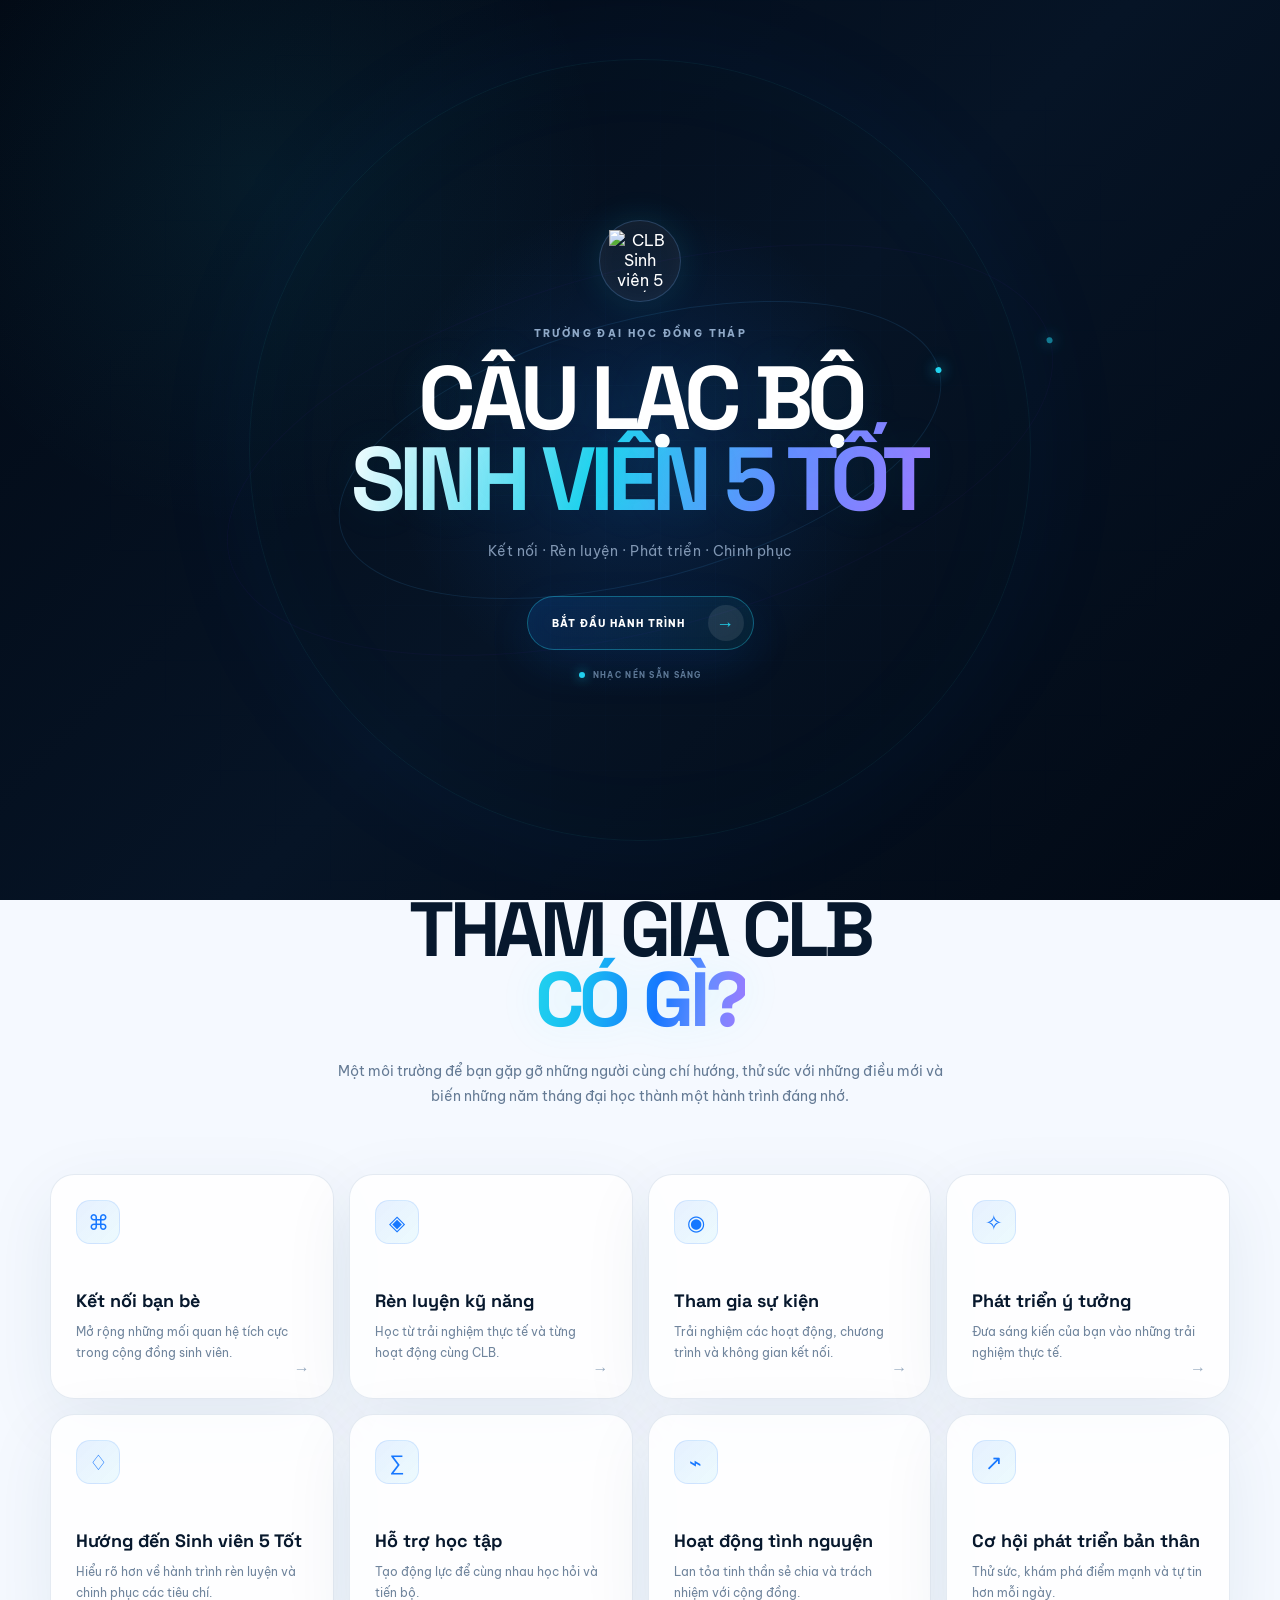
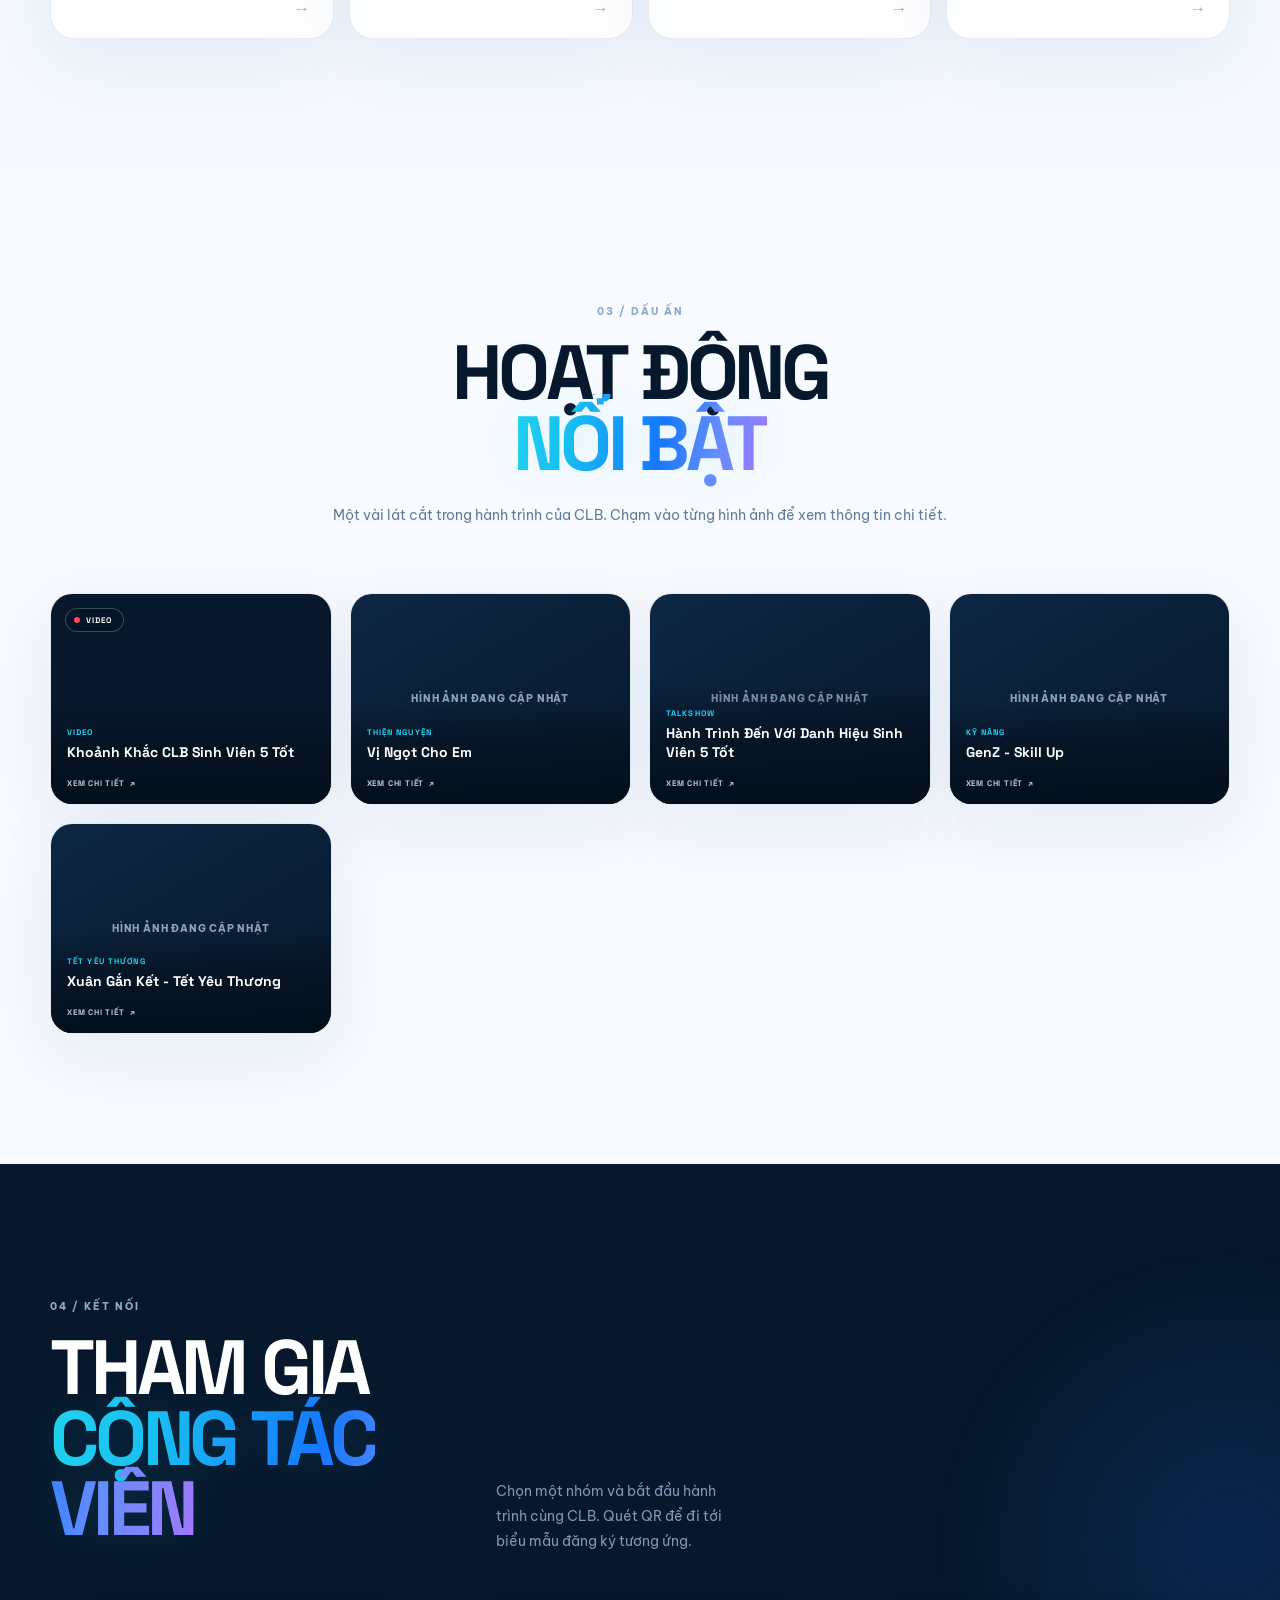
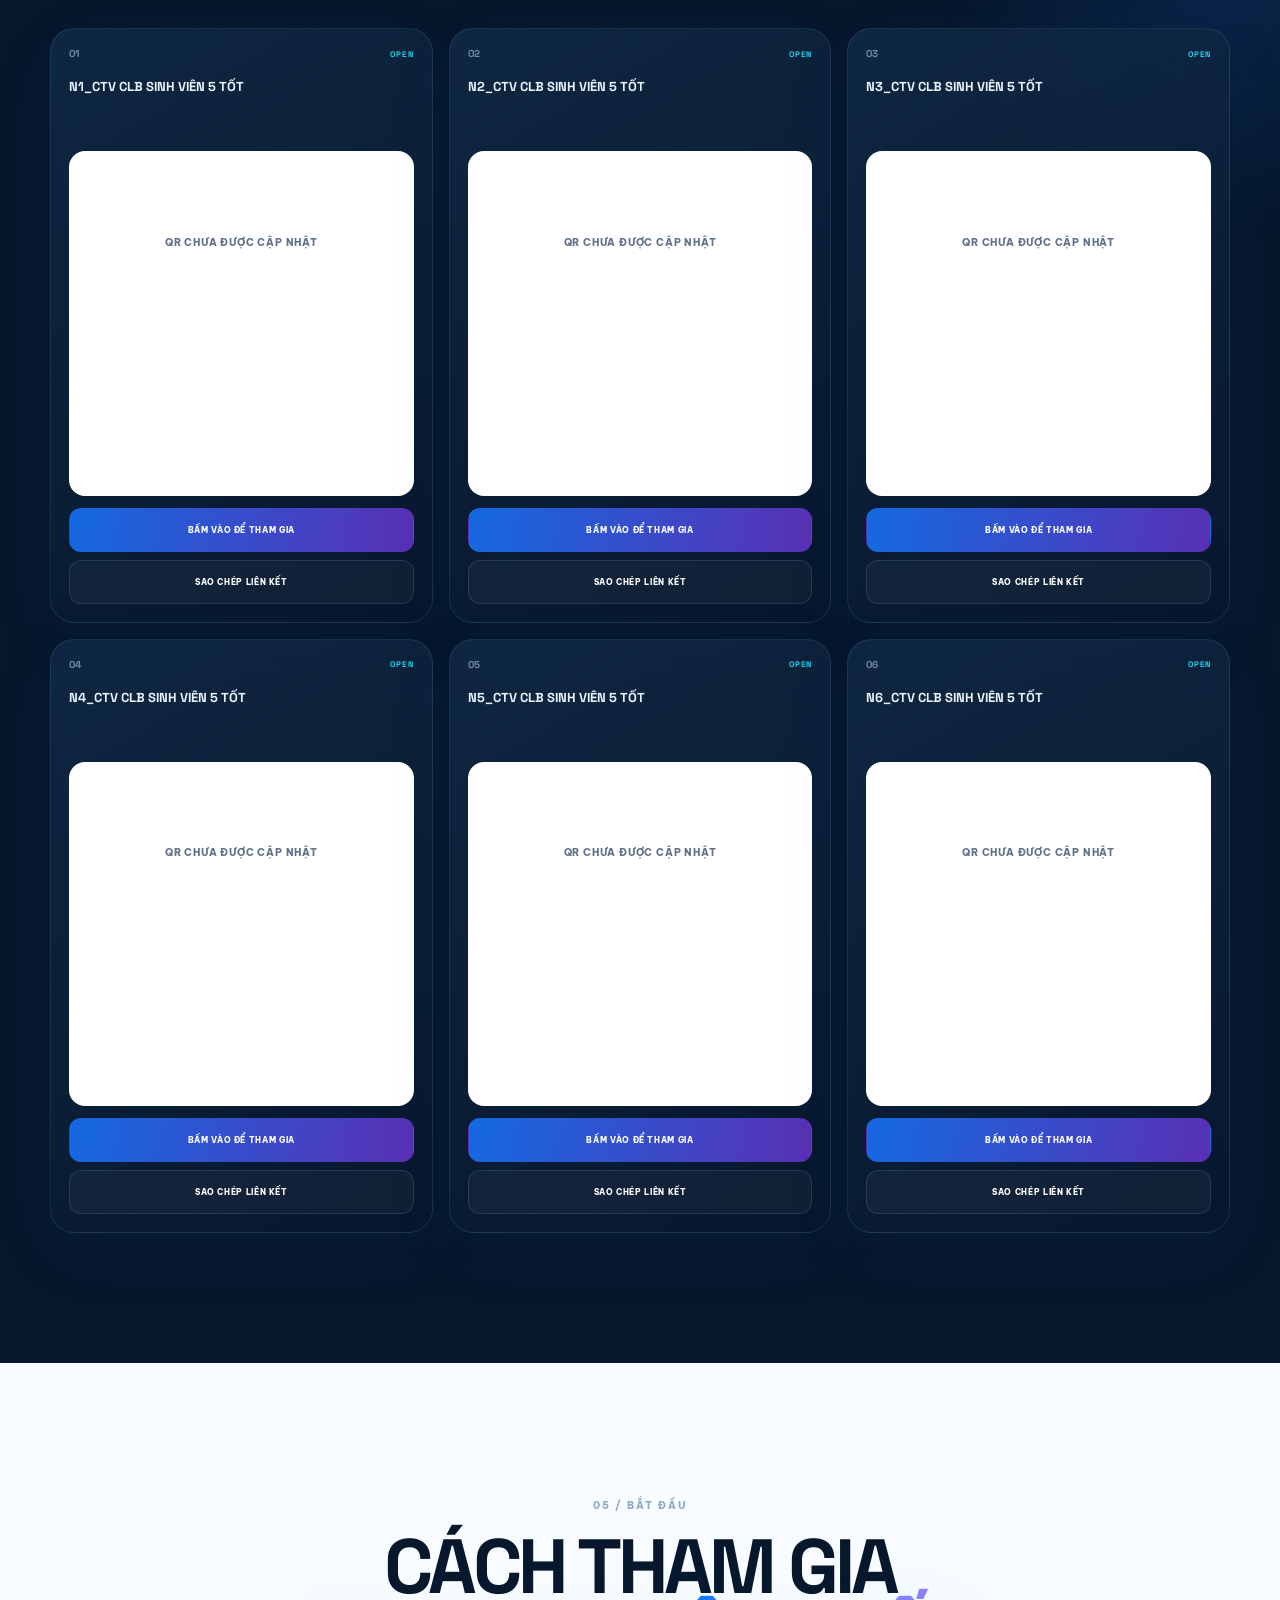
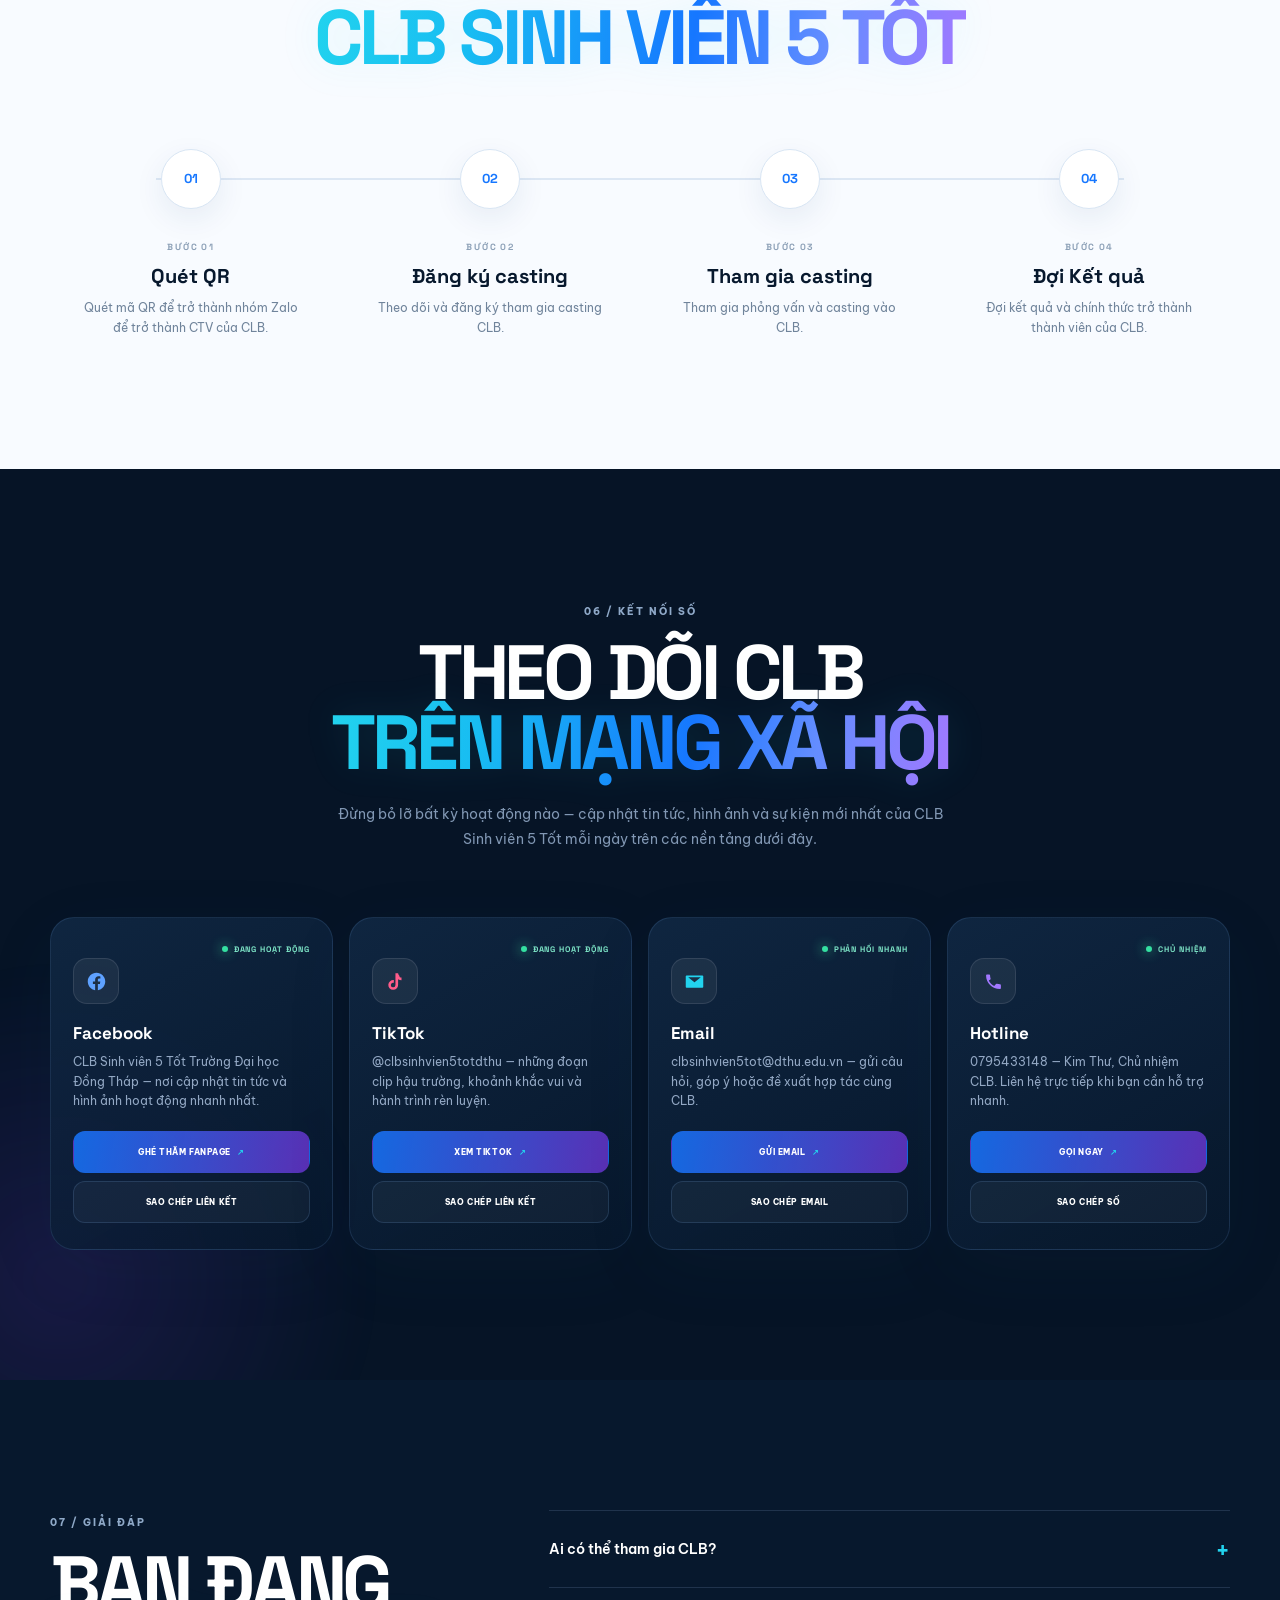
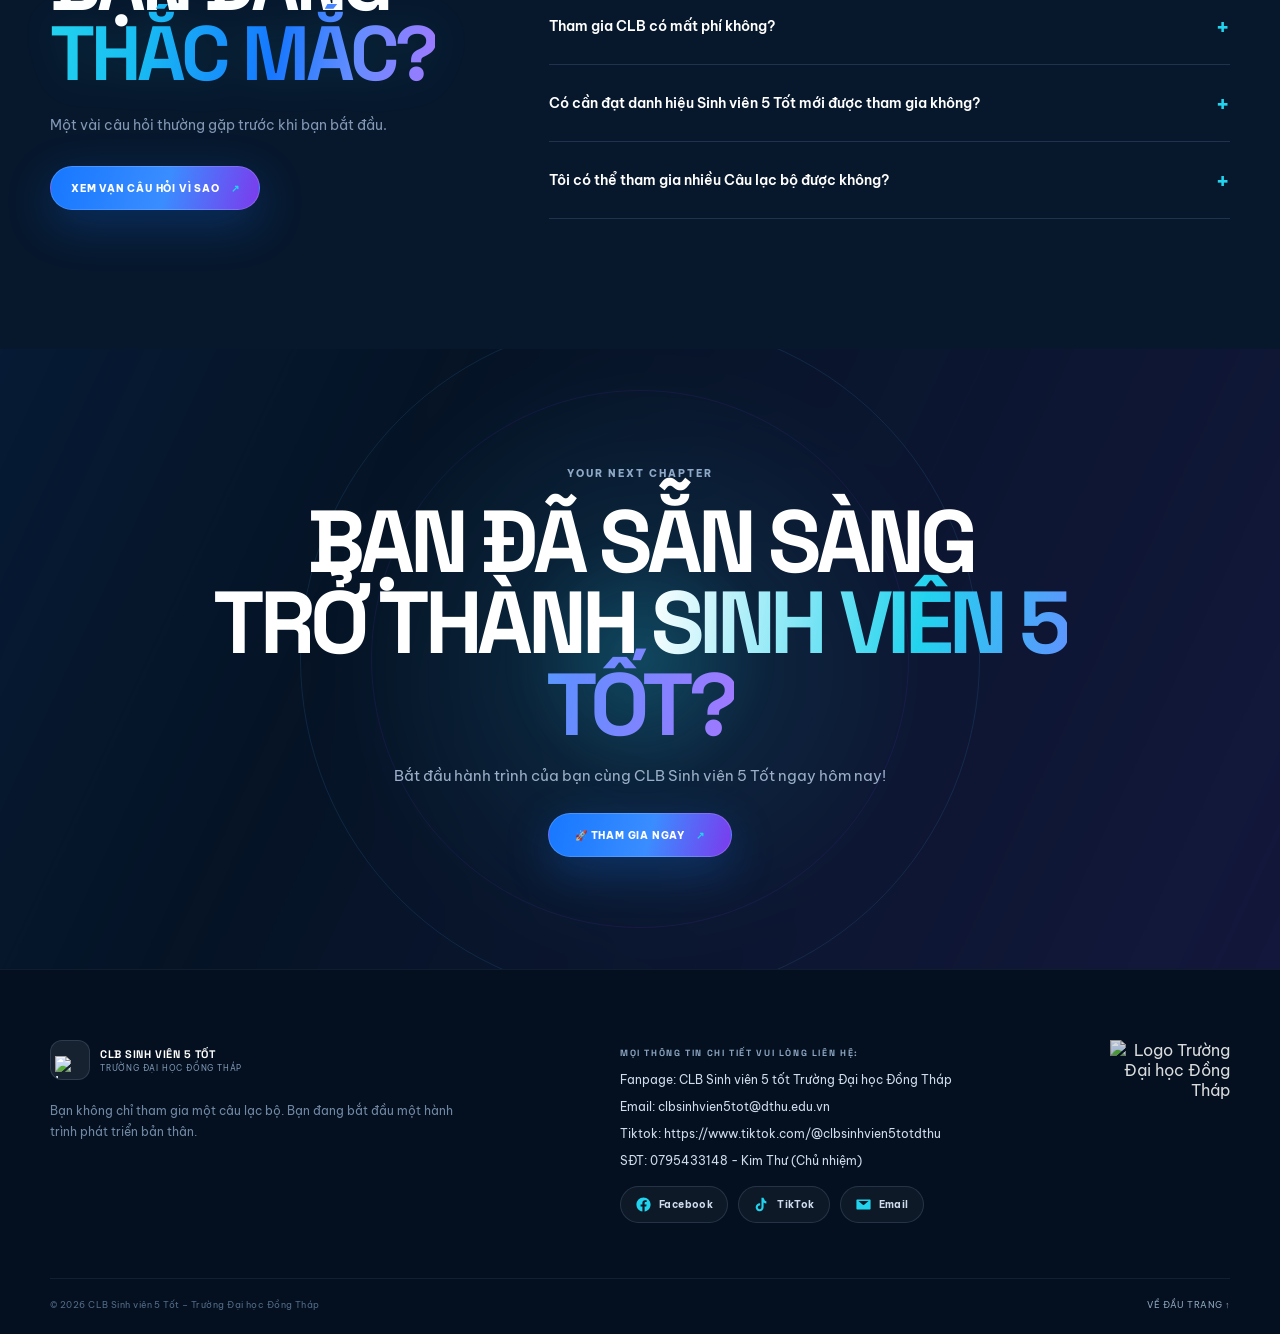
==== commit 04975990: "Update index.html" ====
--- a/index.html
+++ b/index.html
@@ -97,21 +97,25 @@
   </header>
 
   <main>
-    <section class="hub home-hero section-dark" id="trang-chu" aria-labelledby="hub-title">
-      <div class="hub-stars" aria-hidden="true"></div>
-      <div class="hero-bg-grid" aria-hidden="true"></div>
-      <div class="shell home-hero-inner">
-        <div class="home-hero-copy reveal">
-          <div class="eyebrow"><span class="pulse-dot"></span> TRƯỜNG ĐẠI HỌC ĐỒNG THÁP</div>
-          <h1 id="hub-title" class="hub-title"><span class="nw">CLB SINH VIÊN</span> <em>5 TỐT</em></h1>
-          <p class="hub-lead">Nơi sinh viên rèn luyện Đạo đức, Học tập, Thể lực, Tình nguyện và Hội nhập — để hoàn thiện bản thân và lan tỏa giá trị tốt đẹp trong cộng đồng.</p>
-          <div class="home-hero-actions">
+    <section class="hero5" id="trang-chu" aria-labelledby="hero5-title">
+      <div class="hero5-bg" aria-hidden="true"><i class="h5-glow g1"></i><i class="h5-glow g2"></i><i class="h5-grid"></i></div>
+      <div class="hero5-inner">
+        <div class="hero5-copy reveal">
+          <span class="h5-eyebrow"><i></i>CÂU LẠC BỘ · TRƯỜNG ĐẠI HỌC ĐỒNG THÁP</span>
+          <h1 id="hero5-title">Sinh viên <em>5 Tốt</em><span>Hành trình hoàn thiện bản thân</span></h1>
+          <p>Nơi sinh viên rèn luyện Đạo đức, Học tập, Thể lực, Tình nguyện và Hội nhập — để tự tin trưởng thành và lan tỏa giá trị tốt đẹp trong cộng đồng.</p>
+          <div class="h5-actions">
             <a class="button button-primary magnetic" href="#nhom-ctv">THAM GIA NGAY <span>↗</span></a>
             <a class="button button-ghost" href="faq.html">VẠN CÂU HỎI VÌ SAO</a>
           </div>
-        </div>
-        <div class="home-hero-logo reveal" aria-hidden="true"><img src="assets/z4220403054556_ecd0b96889444052ed9708d87d5dfe69-removebg-preview (1).png" alt="" width="420" height="420"></div>
-      </div>
+          <ul class="h5-chips" aria-label="5 tiêu chí"><li><b>01</b>Đạo đức</li><li><b>02</b>Học tập</li><li><b>03</b>Thể lực</li><li><b>04</b>Tình nguyện</li><li><b>05</b>Hội nhập</li></ul>
+        </div>
+        <div class="hero5-visual reveal" aria-hidden="true">
+          <span class="h5-ring r1"></span><span class="h5-ring r2"></span><span class="h5-ring r3"></span>
+          <img src="assets/z4220403054556_ecd0b96889444052ed9708d87d5dfe69-removebg-preview (1).png" alt="" width="420" height="420" fetchpriority="high">
+        </div>
+      </div>
+      <a class="h5-scroll" href="#quyen-loi" aria-label="Cuộn xuống"><span></span></a>
     </section>
 
     <section class="section section-soft" id="quyen-loi">
@@ -453,4 +457,3 @@
   <script src="script.js"></script>
 </body>
 </html>
-
--- a/style.css
+++ b/style.css
@@ -2042,3 +2042,1099 @@
   .why-list .faq-answer { transition: none; }
 }
 
+/* [CẬP NHẬT] File này vẫn là LỚP PATCH: dán vào CUỐI style.css gốc (không tải kèm).
+   Đã thêm ở cuối: D. Hero trang chủ · E. Trang Ban chủ nhiệm · F. Mobile/Accessibility.
+   =====================================================================
+   PATCH CHO "style (7).css"
+   ---------------------------------------------------------------------
+   CÁCH DÙNG: dán TOÀN BỘ file này vào CUỐI file style.css (sau cùng,
+   để thắng các rule cũ). Không cần xoá gì trong file cũ để chạy đúng.
+
+   Gồm 3 phần:
+     A. FIX LỖI CUỘN DƯ (overscroll)            -> Mục tiêu 2
+     B. SOLAR SYSTEM HUB (trang chủ)            -> Mục tiêu 1
+     C. TEMPLATE TRANG TIÊU CHÍ "VÌ SAO"        -> Mục tiêu 3
+
+   (Tuỳ chọn) Sau khi test ổn, có thể xoá khối cũ "FIX: 5 TIÊU CHÍ
+   DESKTOP" … "ORBIT SYSTEM" (khoảng dòng 24 → 512 của file cũ, ngay
+   trước "INTRO SCREEN") vì không còn phần tử .pillars-wrap /
+   .pillar-card / .pillar-center trong index.html mới.
+   ===================================================================== */
+
+
+/* =====================================================================
+   A. FIX LỖI CUỘN DƯ KHÔNG GIAN Ở CUỐI TRANG
+   ===================================================================== */
+
+/* [NGUYÊN NHÂN GỐC]
+   .hero và .final-cta KHÔNG có position:relative. Các lớp trang trí bên
+   trong (.hero-bg-grid, .cta-mesh, .cta-ring, .cta-orb, canvas) lại là
+   position:absolute -> chúng neo vào khung nhìn đầu trang (initial
+   containing block) chứ không neo vào section cha. Hệ quả:
+     - overflow:hidden của .hero/.final-cta KHÔNG cắt được chúng;
+     - chúng tràn ra ngoài (đo thực tế: tài liệu rộng 4055px trên màn
+       1440px, 1585px trên màn 390px) => trình duyệt (nhất là điện thoại)
+       phải thu nhỏ/kéo rộng vùng cuộn => hiện vùng đen thừa + thanh cuộn
+       ngang ở dưới cùng.
+   [CÁCH SỬA] cho 2 section này làm "khung neo" + cắt phần tràn. */
+.hero,
+.final-cta,
+.hub {
+  position: relative;
+  overflow: hidden;
+}
+
+/* Lưới an toàn: dù sau này có thêm lớp trang trí nào tràn, cũng bị cắt ở
+   cấp <main>/<footer> (overflow-x:clip không tạo vùng cuộn mới, khác với
+   hidden; dòng hidden đứng trước là fallback cho trình duyệt cũ). */
+main,
+.footer {
+  overflow-x: hidden;
+  overflow-x: clip;
+}
+
+body {
+  overflow-x: hidden;
+  overflow-x: clip;
+  max-width: 100%;
+  /* Nền thật đặt ở <html> bên dưới; body để trong suốt để vùng "kéo giãn"
+     (rubber-band) ở mép dưới trang cùng màu với footer, không lộ dải đen
+     khác màu. body:before (gradient cố định) vẫn hiển thị bình thường. */
+  background: transparent;
+}
+
+html {
+  background: #04101f;        /* trùng màu .footer */
+  scroll-padding-top: 84px;   /* anchor (#...) không bị header cố định che */
+}
+
+/* URL dài (TikTok) trong footer làm cột grid giãn ra -> tràn ngang trên
+   điện thoại. Cho phép bẻ dòng. */
+.footer-contact a,
+.footer-contact p {
+  overflow-wrap: anywhere;
+}
+.footer-grid > * {
+  min-width: 0; /* cho phép cột grid co lại thay vì bị nội dung đẩy rộng */
+}
+
+
+/* =====================================================================
+   B. SOLAR SYSTEM HUB — TRANG CHỦ DẠNG TRẠM CHUYỂN HƯỚNG
+   ---------------------------------------------------------------------
+   Cấu trúc (xem index.html):
+     .hub
+       .hub-stars / .hero-bg-grid     nền vũ trụ
+       .hub-head                      tiêu đề
+       .solar-system
+         .solar-core                  điểm gốc (0,0) = tâm hệ
+           .sys-ring ×3               quỹ đạo trang trí
+           .sun                       MẶT TRỜI = logo CLB
+           ol.orbit                   vòng quay chung
+             li.planet-slot ×5        đặt hành tinh ở góc a trên quỹ đạo
+               a.planet               HÀNH TINH (thẻ <a> -> trang tiêu chí)
+       .hub-foot                      gợi ý thao tác
+   ===================================================================== */
+
+/* Cho phép "tween" bán kính quỹ đạo từ 0 -> 1: các hành tinh bay ra khỏi
+   mặt trời đúng lúc bấm "BẮT ĐẦU HÀNH TRÌNH". Trình duyệt chưa hỗ trợ
+   @property thì bỏ qua hiệu ứng, bố cục vẫn đúng. */
+@property --spread {
+  syntax: "<number>";
+  inherits: true;
+  initial-value: 1;
+}
+
+.hub {
+  isolation: isolate;
+  min-height: 100vh;
+  display: flex;
+  flex-direction: column;
+  align-items: center;
+  justify-content: center;
+  gap: clamp(8px, 1.6vh, 18px);
+  padding: 92px 0 36px;
+  color: #fff;
+  background:
+    radial-gradient(ellipse 60% 55% at 50% 58%, rgba(22,119,255,.24), transparent 70%),
+    radial-gradient(ellipse 45% 40% at 14% 8%,  rgba(124,58,237,.15), transparent 70%),
+    #061426;
+}
+@supports (min-height: 100svh) {
+  .hub { min-height: 100svh; }
+}
+
+/* Sao nền: 2 lớp lặp (tile) nhấp nháy rất nhẹ, chỉ animate opacity nên rẻ */
+.hub-stars,
+.hub-stars::after {
+  position: absolute;
+  inset: 0;
+  pointer-events: none;
+  background-repeat: repeat;
+}
+.hub-stars {
+  z-index: 0;
+  background-size: 520px 520px;
+  background-image:
+    radial-gradient(1.3px 1.3px at 12% 18%, rgba(255,255,255,.9), transparent 60%),
+    radial-gradient(1px   1px   at 78% 12%, rgba(190,235,255,.85), transparent 60%),
+    radial-gradient(1.6px 1.6px at 34% 72%, rgba(255,255,255,.75), transparent 60%),
+    radial-gradient(1px   1px   at 88% 64%, rgba(255,255,255,.8), transparent 60%),
+    radial-gradient(1.3px 1.3px at 56% 38%, rgba(200,220,255,.75), transparent 60%),
+    radial-gradient(1px   1px   at 6%  86%, rgba(255,255,255,.7), transparent 60%),
+    radial-gradient(1.4px 1.4px at 66% 92%, rgba(190,235,255,.8), transparent 60%);
+  animation: starTwinkle 7s ease-in-out infinite alternate;
+}
+.hub-stars::after {
+  content: "";
+  background-size: 760px 760px;
+  background-position: 180px 90px;
+  background-image:
+    radial-gradient(1px   1px   at 22% 30%, rgba(255,255,255,.7), transparent 60%),
+    radial-gradient(1.5px 1.5px at 70% 22%, rgba(190,235,255,.7), transparent 60%),
+    radial-gradient(1px   1px   at 48% 80%, rgba(255,255,255,.65), transparent 60%),
+    radial-gradient(1.2px 1.2px at 90% 76%, rgba(255,255,255,.7), transparent 60%);
+  animation: starTwinkle 9s ease-in-out infinite alternate-reverse;
+}
+@keyframes starTwinkle {
+  from { opacity: .45; }
+  to   { opacity: 1; }
+}
+
+/* ---- Tiêu đề ---- */
+.hub-head {
+  position: relative;
+  z-index: 3;
+  display: grid;
+  justify-items: center;
+  gap: 10px;
+  max-width: 760px;
+  text-align: center;
+}
+.hub-title {
+  margin: 6px 0 0;
+  font: 700 clamp(34px, 4.6vw, 58px)/.98 "Space Grotesk", sans-serif;
+  letter-spacing: -.05em;
+}
+.hub-title .nw { white-space: nowrap; }   /* "CLB SINH VIÊN" không bị ngắt giữa chừng */
+.hub-title em {
+  white-space: nowrap;           /* "5 TỐT" luôn đi liền nhau */
+  font-style: normal;
+  background: linear-gradient(100deg, #fff 0%, var(--cyan) 45%, #648dff 72%, #a278ff 100%);
+  -webkit-background-clip: text;
+  background-clip: text;
+  color: transparent;
+}
+.hub-lead {
+  margin: 0;
+  max-width: 620px;
+  font-size: clamp(13px, 1.3vw, 15px);
+  line-height: 1.7;
+  color: #b3c5db;
+}
+
+/* ---- Khung hệ mặt trời: kích thước co giãn theo chiều cao màn hình ----
+   --R   bán kính quỹ đạo
+   --p   đường kính hành tinh
+   --sun đường kính mặt trời                                              */
+.solar-system {
+  --R:   clamp(160px, min(calc((100vh - 410px) / 2.44), 30vw), 270px);
+  --p:   clamp(78px,  calc(var(--R) * .44), 118px);
+  --sun: clamp(124px, calc(var(--R) * .64), 176px);
+  position: relative;
+  z-index: 2;
+  flex: none;
+  width:  calc(var(--R) * 2 + var(--p) + 90px);
+  height: calc(var(--R) * 2 + var(--p) + 96px);
+}
+@supports (height: 100svh) {
+  .solar-system {
+    --R: clamp(160px, min(calc((100svh - 410px) / 2.44), 30vw), 270px);
+  }
+}
+
+/* Điểm gốc (0,0) của hệ = tâm mặt trời */
+.solar-core {
+  --spread: 1;
+  position: absolute;
+  left: 50%;
+  top: calc(var(--R) + var(--p) / 2 + 18px);
+  width: 0;
+  height: 0;
+  transition: --spread 1.9s var(--ease);
+}
+/* Đang ở màn hình intro: các hành tinh nằm gọn trong mặt trời,
+   khi bỏ class intro-active -> bay ra quỹ đạo */
+body.intro-active .solar-core {
+  --spread: 0;
+  transition: none;
+}
+
+/* ---- Quỹ đạo trang trí ---- */
+.sys-ring {
+  position: absolute;
+  left: calc(var(--d) / -2);
+  top:  calc(var(--d) / -2);
+  width: var(--d);
+  height: var(--d);
+  border-radius: 50%;
+  pointer-events: none;
+}
+.sys-ring-1 {            /* đúng quỹ đạo của 5 hành tinh */
+  --d: calc(var(--R) * 2 * var(--spread));
+  border: 1px solid rgba(120,184,255,.22);
+  box-shadow: 0 0 60px rgba(22,119,255,.10), inset 0 0 60px rgba(34,211,238,.05);
+}
+.sys-ring-2 {            /* vòng ngoài + vệ tinh nhỏ */
+  --d: calc(var(--R) * 2.5 * var(--spread));
+  border: 1px dashed rgba(167,139,250,.18);
+  animation: ringSpin 150s linear infinite;
+}
+.sys-ring-2::after {
+  content: "";
+  position: absolute;
+  left: 50%;
+  top: -3px;
+  width: 6px;
+  height: 6px;
+  border-radius: 50%;
+  background: var(--cyan);
+  box-shadow: 0 0 12px var(--cyan);
+}
+.sys-ring-3 {            /* vòng trong */
+  --d: calc(var(--R) * 1.4 * var(--spread));
+  border: 1px dotted rgba(34,211,238,.20);
+  animation: ringSpin 90s linear infinite reverse;
+}
+@keyframes ringSpin { to { transform: rotate(360deg); } }
+
+/* ---- MẶT TRỜI = LOGO CLB (glow + pulse liên tục) ---- */
+.sun {
+  position: absolute;
+  left: calc(var(--sun) / -2);
+  top:  calc(var(--sun) / -2);
+  width: var(--sun);
+  height: var(--sun);
+  border-radius: 50%;
+  z-index: 2;
+  outline: none;
+}
+.sun-glow {                /* quầng sáng thở – chỉ animate transform/opacity */
+  position: absolute;
+  inset: -70%;
+  border-radius: 50%;
+  pointer-events: none;
+  background: radial-gradient(circle,
+    rgba(34,211,238,.42) 0, rgba(22,119,255,.20) 36%, transparent 66%);
+  animation: sunBreath 4.2s ease-in-out infinite;
+}
+.sun-corona {              /* vành lửa xoay chậm */
+  position: absolute;
+  inset: -14%;
+  border-radius: 50%;
+  pointer-events: none;
+  background: conic-gradient(from 0deg,
+    transparent 0 6%, rgba(34,211,238,.7) 14%, transparent 28%,
+    rgba(167,139,250,.55) 52%, transparent 66%,
+    rgba(77,155,255,.7) 84%, transparent 96%);
+  -webkit-mask: radial-gradient(circle, transparent 60%, #000 62% 68%, transparent 72%);
+          mask: radial-gradient(circle, transparent 60%, #000 62% 68%, transparent 72%);
+  animation: ringSpin 14s linear infinite;
+}
+.sun-body {
+  position: absolute;
+  inset: 0;
+  display: grid;
+  place-items: center;
+  border-radius: 50%;
+  background: radial-gradient(circle at 36% 30%,
+    rgba(255,255,255,.42), rgba(34,211,238,.26) 32%,
+    rgba(22,119,255,.30) 60%, rgba(8,26,48,.92) 100%);
+  border: 1px solid rgba(160,230,255,.55);
+  box-shadow:
+    0 0 36px rgba(34,211,238,.45),
+    0 0 90px rgba(22,119,255,.35),
+    inset 0 0 34px rgba(34,211,238,.28);
+  transition: transform .45s var(--ease), box-shadow .45s;
+}
+.sun-body::after {         /* sóng lan toả liên tục */
+  content: "";
+  position: absolute;
+  inset: 0;
+  border-radius: 50%;
+  border: 2px solid rgba(34,211,238,.55);
+  pointer-events: none;
+  animation: sunWave 3.4s ease-out infinite;
+}
+.sun-body img {
+  width: 68%;
+  height: 68%;
+  object-fit: contain;
+  filter: drop-shadow(0 0 14px rgba(34,211,238,.65));
+  transition: transform .45s var(--ease);
+}
+@keyframes sunBreath {
+  0%, 100% { transform: scale(.92); opacity: .75; }
+  50%      { transform: scale(1.08); opacity: 1; }
+}
+@keyframes sunWave {
+  0%   { transform: scale(1);    opacity: .7; }
+  100% { transform: scale(1.85); opacity: 0; }
+}
+
+/* ---- VÒNG QUAY CHUNG + HÀNH TINH ----
+   Cả 5 hành tinh cùng quay 1 vòng (90s) nên luôn cách đều 72°, không bao
+   giờ chồng lên nhau. Mỗi hành tinh quay ngược lại cùng tốc độ để thẻ
+   luôn đứng thẳng, chữ dễ đọc. */
+.orbit {
+  list-style: none;
+  margin: 0;
+  padding: 0;
+  position: absolute;
+  left: 0;
+  top: 0;
+  width: 0;
+  height: 0;
+  pointer-events: none;            /* không che mặt trời; chỉ .planet nhận chuột */
+  animation: orbitSpin 90s linear infinite;
+  will-change: transform;
+}
+@keyframes orbitSpin { to { transform: rotate(360deg); } }
+
+.planet-slot {
+  position: absolute;
+  left: 0;
+  top: 0;
+  width: 0;
+  height: 0;
+  transform: rotate(var(--a)) translateX(calc(var(--R) * var(--spread)));
+}
+
+/* Góc xuất phát + màu riêng của từng hành tinh */
+.planet-slot:nth-child(1) { --a: -90deg; --c:#22d3ee; --c2:#0b6f8a; --glow:rgba(34,211,238,.55); }
+.planet-slot:nth-child(2) { --a: -18deg; --c:#4d9bff; --c2:#0b3f9a; --glow:rgba(77,155,255,.55); }
+.planet-slot:nth-child(3) { --a:  54deg; --c:#fbbf24; --c2:#a15c07; --glow:rgba(251,191,36,.50); }
+.planet-slot:nth-child(4) { --a: 126deg; --c:#fb7185; --c2:#9f1f3c; --glow:rgba(251,113,133,.50); }
+.planet-slot:nth-child(5) { --a: 198deg; --c:#a78bfa; --c2:#4c2a9e; --glow:rgba(167,139,250,.55); }
+
+/* a.planet — thẻ <a> có thể click */
+.planet {
+  position: absolute;
+  left: calc(var(--p) / -2);
+  top:  calc(var(--p) / -2);
+  width: var(--p);
+  height: var(--p);
+  display: block;
+  border-radius: 50%;
+  pointer-events: auto;
+  outline: none;
+  -webkit-tap-highlight-color: transparent;
+  transform: rotate(calc(var(--a) * -1));
+  animation: planetUpright 90s linear infinite;
+}
+@keyframes planetUpright {
+  from { transform: rotate(calc(var(--a) * -1)); }
+  to   { transform: rotate(calc(var(--a) * -1 - 360deg)); }
+}
+
+.planet-body {
+  position: absolute;
+  inset: 0;
+  display: grid;
+  place-items: center;
+  border-radius: 50%;
+  background: radial-gradient(circle at 30% 26%,
+    rgba(255,255,255,.8), var(--c) 36%, var(--c2) 80%, #04101f 120%);
+  box-shadow: inset -8px -10px 22px rgba(0,0,0,.35), 0 0 24px var(--glow);
+  transition: transform .4s var(--ease), box-shadow .4s;
+}
+.planet-body::before {         /* vòng "ping" khi hover/focus */
+  content: "";
+  position: absolute;
+  inset: 0;
+  border-radius: 50%;
+  border: 2px solid var(--c);
+  opacity: 0;
+  pointer-events: none;
+}
+.planet-icon {                 /* đĩa sáng để icon cũ (vẽ cho nền sáng) vẫn rõ */
+  width: 60%;
+  height: 60%;
+  display: grid;
+  place-items: center;
+  border-radius: 50%;
+  background: rgba(255,255,255,.95);
+  box-shadow: 0 2px 10px rgba(0,0,0,.25);
+}
+.planet-icon img {
+  width: 68%;
+  height: 68%;
+  object-fit: contain;
+}
+.planet-num {
+  position: absolute;
+  top: -2px;
+  right: -2px;
+  min-width: 26px;
+  height: 26px;
+  padding: 0 5px;
+  border-radius: 99px;
+  background: #061426;
+  border: 1px solid var(--c);
+  color: #fff;
+  font: 700 10px/24px "Space Grotesk", sans-serif;
+  letter-spacing: .04em;
+  text-align: center;
+}
+
+/* Nhãn tên tiêu chí (luôn hiện nhỏ; hover -> to, sáng, có "KHÁM PHÁ") */
+.planet-label {
+  position: absolute;
+  left: 50%;
+  top: calc(100% + 10px);
+  transform: translateX(-50%);
+  display: grid;
+  justify-items: center;
+  min-width: max-content;
+  padding: 7px 13px;
+  border-radius: 16px;
+  background: rgba(6,20,38,.88);
+  border: 1px solid var(--c);
+  color: #fff;
+  text-align: center;
+  transition: transform .4s var(--ease), background .3s, box-shadow .3s;
+}
+.planet-label strong {
+  font: 700 10px/1.2 "Space Grotesk", sans-serif;
+  letter-spacing: .1em;
+  white-space: nowrap;
+}
+.planet-label em {
+  max-height: 0;
+  margin-top: 0;
+  overflow: hidden;
+  opacity: 0;
+  font: 700 9px/1.7 "Space Grotesk", sans-serif;   /* 1.7 để dấu của chữ Á không bị cắt */
+  font-style: normal;
+  letter-spacing: .12em;
+  color: #fff;
+  white-space: nowrap;
+  transition: max-height .3s, margin-top .3s, opacity .3s;
+}
+/* Mô tả ngắn: ẩn trực quan trên desktop (screen reader vẫn đọc), hiện trên mobile */
+.planet-desc {
+  position: absolute;
+  width: 1px;
+  height: 1px;
+  overflow: hidden;
+  clip: rect(0 0 0 0);
+  white-space: nowrap;
+}
+
+/* ---- DỪNG QUỸ ĐẠO: hover mặt trời / hover hành tinh / focus bàn phím ---- */
+.sun:focus-visible ~ .orbit,
+.sun:focus-visible ~ .orbit .planet,
+.orbit:focus-within,
+.orbit:focus-within .planet {
+  animation-play-state: paused;
+}
+@media (hover: hover) and (pointer: fine) {
+  .sun:hover ~ .orbit,
+  .sun:hover ~ .orbit .planet,
+  .orbit:hover,
+  .orbit:hover .planet {
+    animation-play-state: paused;
+  }
+  .sun:hover .sun-body {
+    transform: scale(1.07);
+    box-shadow:
+      0 0 50px rgba(34,211,238,.7),
+      0 0 130px rgba(22,119,255,.55),
+      inset 0 0 40px rgba(34,211,238,.4);
+  }
+  .sun:hover .sun-body img { transform: scale(1.08); }
+  .sun:hover .sun-glow     { animation-duration: 2s; }
+}
+
+/* ---- HOVER / FOCUS HÀNH TINH: phóng to + viền sáng lóa + hiện rõ tên ---- */
+.planet-slot:focus-within { z-index: 20; }
+.planet:focus-visible .planet-body {
+  transform: scale(1.22);
+  box-shadow:
+    inset -8px -10px 22px rgba(0,0,0,.3),
+    0 0 0 3px rgba(255,255,255,.75),
+    0 0 46px 8px var(--glow),
+    0 0 120px 24px var(--glow);
+}
+.planet:focus-visible .planet-body::before { animation: planetPing 1.2s ease-out infinite; }
+.planet:focus-visible .planet-label {
+  background: linear-gradient(120deg, var(--c2), #0a1d35);
+  box-shadow: 0 0 28px var(--glow);
+  transform: translateX(-50%) translateY(calc(var(--p) * .12 + 2px)) scale(1.12);
+}
+.planet:focus-visible .planet-label em { max-height: 20px; margin-top: 3px; opacity: 1; }
+
+@media (hover: hover) and (pointer: fine) {
+  .planet-slot:hover { z-index: 20; }   /* hành tinh đang hover nằm trên cùng */
+
+  .planet:hover .planet-body {
+    transform: scale(1.22);
+    box-shadow:
+      inset -8px -10px 22px rgba(0,0,0,.3),
+      0 0 0 3px rgba(255,255,255,.75),
+      0 0 46px 8px var(--glow),
+      0 0 120px 24px var(--glow);
+  }
+  .planet:hover .planet-body::before { animation: planetPing 1.2s ease-out infinite; }
+  .planet:hover .planet-label {
+    background: linear-gradient(120deg, var(--c2), #0a1d35);
+    box-shadow: 0 0 28px var(--glow);
+    transform: translateX(-50%) translateY(calc(var(--p) * .12 + 2px)) scale(1.12);
+  }
+  .planet:hover .planet-label em { max-height: 20px; margin-top: 3px; opacity: 1; }
+}
+@keyframes planetPing {
+  0%   { transform: scale(1);   opacity: .85; }
+  100% { transform: scale(1.7); opacity: 0; }
+}
+
+/* ---- Chân hub: gợi ý thao tác ---- */
+.hub-foot {
+  position: relative;
+  z-index: 3;
+  display: flex;
+  flex-wrap: wrap;
+  align-items: center;
+  justify-content: center;
+  gap: 10px 22px;
+  padding: 0 16px;
+  color: #a9bdd4;
+  font-size: 12px;
+  text-align: center;
+}
+.hub-hint { display: inline-flex; align-items: center; gap: 9px; }
+@media (hover: none)  { .hint-hover { display: none; } }
+@media (hover: hover) { .hint-touch { display: none; } }
+.hub-more {
+  padding: 10px 16px;
+  border: 1px solid rgba(34,211,238,.3);
+  border-radius: 100px;
+  background: rgba(22,119,255,.12);
+  color: #fff;
+  font-size: 10px;
+  font-weight: 800;
+  letter-spacing: .08em;
+  transition: .3s var(--ease);
+}
+.hub-more:hover { border-color: rgba(34,211,238,.6); transform: translateY(-2px); }
+.hub-more span { color: var(--cyan); margin-left: 4px; }
+
+/* ---- TABLET / MOBILE (≤900px): hệ mặt trời -> LƯỚI THẺ DỄ CHẠM ----
+   Không còn quỹ đạo, không còn animation xoay: mặt trời ở trên,
+   5 tiêu chí xếp thành lưới 2 cột (1 cột trên điện thoại nhỏ). */
+@media (max-width: 900px) {
+  .hub {
+    justify-content: flex-start;
+    gap: 22px;
+    padding: 104px 0 64px;
+  }
+  .solar-system {
+    --sun: 132px;
+    width: min(680px, calc(100% - 32px));
+    height: auto;
+  }
+  .solar-core {
+    position: static;
+    width: auto;
+    height: auto;
+    display: grid;
+    justify-items: center;
+    gap: 36px;
+    transition: none;
+  }
+  .sys-ring { display: none; }
+  .sun { position: relative; left: auto; top: auto; margin-top: 18px; }
+
+  .orbit {
+    position: static;
+    width: 100%;
+    height: auto;
+    display: grid;
+    grid-template-columns: repeat(2, minmax(0, 1fr));
+    gap: 12px;
+    animation: none;
+    will-change: auto;
+    pointer-events: auto;
+  }
+  .planet-slot {
+    position: static;
+    width: auto;
+    height: auto;
+    transform: none;
+  }
+  .planet-slot:nth-child(5) { grid-column: 1 / -1; }   /* thẻ lẻ trải full hàng */
+
+  .planet {
+    --pm: 64px;
+    position: relative;
+    left: auto;
+    top: auto;
+    width: auto;
+    height: auto;
+    min-height: 92px;
+    display: grid;
+    grid-template-columns: var(--pm) minmax(0, 1fr) auto;
+    grid-template-areas:
+      "body label arrow"
+      "body desc  arrow";
+    align-items: center;
+    column-gap: 14px;
+    row-gap: 3px;
+    padding: 14px 16px;
+    border-radius: 20px;
+    background: linear-gradient(150deg, rgba(18,43,72,.82), rgba(7,24,45,.86));
+    border: 1px solid rgba(114,166,224,.22);
+    box-shadow: inset 4px 0 0 var(--c);
+    transform: none;
+    animation: none;
+    transition: transform .25s var(--ease), border-color .25s;
+  }
+  .planet:active { transform: scale(.98); border-color: var(--c); }
+  .planet:focus-visible { outline: 2px solid var(--c); outline-offset: 2px; }
+  .planet::after {
+    content: "→";
+    grid-area: arrow;
+    color: var(--c);
+    font-size: 20px;
+    padding-right: 2px;
+  }
+  .planet-label { grid-area: label; align-self: end; }
+  .planet-desc  { grid-area: desc;  align-self: start; }
+  .planet-body {
+    grid-area: body;
+    position: relative;
+    inset: auto;
+    width: var(--pm);
+    height: var(--pm);
+  }
+  .planet-num { min-width: 22px; height: 22px; font-size: 9px; line-height: 20px; }
+
+  /* Nhãn: chuyển từ "chip nổi" thành khối chữ nằm trong thẻ, luôn hiện rõ */
+  .planet-label,
+  .planet:focus-visible .planet-label {
+    position: static;
+    transform: none;
+    min-width: 0;
+    padding: 0;
+    border: 0;
+    border-radius: 0;
+    background: none;
+    box-shadow: none;
+    justify-items: start;
+    text-align: left;
+    gap: 4px;
+  }
+  .planet-label strong { font-size: 14px; letter-spacing: .06em; white-space: normal; }
+  .planet-label em     { display: none; }
+  .planet-desc {
+    position: static;
+    width: auto;
+    height: auto;
+    overflow: visible;
+    clip: auto;
+    white-space: normal;
+    font-size: 12.5px;
+    line-height: 1.6;
+    color: #c3d3e6;                     /* tương phản cao trên nền tối */
+  }
+  .planet:focus-visible .planet-body { transform: none; box-shadow: inset -8px -10px 22px rgba(0,0,0,.35), 0 0 24px var(--glow); }
+}
+@media (max-width: 560px) {
+  .orbit { grid-template-columns: 1fr; }
+  .planet-slot:nth-child(5) { grid-column: auto; }
+  .hub-title { font-size: clamp(32px, 10vw, 44px); }
+}
+
+/* Người dùng bật "giảm chuyển động": đứng yên toàn bộ */
+@media (prefers-reduced-motion: reduce) {
+  .hub-stars, .hub-stars::after,
+  .sun-glow, .sun-corona, .sun-body::after,
+  .sys-ring, .orbit, .planet,
+  .planet-body::before {
+    animation: none !important;
+  }
+  .solar-core { transition: none; }
+}
+
+
+/* =====================================================================
+   C. TEMPLATE TRANG TIÊU CHÍ — "GIẢI ĐÁP VÌ SAO"
+   Màu theo từng tiêu chí được khai báo bằng biến CSS trên <body>
+   (--c, --c2, --glow) — xem tieuchi.html.
+   ===================================================================== */
+
+.crit-page main {
+  position: relative;
+  isolation: isolate;
+  overflow: hidden;
+  background: #061426;
+}
+.crit-space {                    /* nền vũ trụ cho cả trang */
+  position: absolute;
+  inset: 0;
+  z-index: -1;
+  pointer-events: none;
+  background:
+    radial-gradient(ellipse 50% 30% at 82% 6%,  var(--glow), transparent 70%),
+    radial-gradient(ellipse 40% 28% at 6% 42%,  rgba(124,58,237,.14), transparent 70%),
+    linear-gradient(#061426, #07182d 55%, #061426);
+}
+
+/* ---- Hero của trang ---- */
+.crit-hero { padding: 140px 0 28px; }
+.crit-hero-grid {
+  display: grid;
+  grid-template-columns: minmax(0, 1.2fr) minmax(0, .8fr);
+  gap: 48px;
+  align-items: center;
+}
+.crit-title {
+  margin: 22px 0 18px;
+  font: 700 clamp(46px, 7vw, 92px)/.92 "Space Grotesk", sans-serif;
+  letter-spacing: -.06em;
+}
+.crit-title span {
+  background: linear-gradient(100deg, #fff 0%, var(--c) 55%, var(--c2) 100%);
+  -webkit-background-clip: text;
+  background-clip: text;
+  color: transparent;
+}
+.crit-lead {
+  max-width: 560px;
+  margin: 0;
+  font-size: 16px;
+  line-height: 1.8;
+  color: #c9d8ea;
+}
+
+/* Hành tinh lớn minh hoạ tiêu chí hiện tại */
+.crit-planet {
+  position: relative;
+  width: min(300px, 62vw);
+  aspect-ratio: 1;
+  margin: 0 auto;
+}
+.crit-planet-body {
+  position: absolute;
+  inset: 0;
+  display: grid;
+  place-items: center;
+  border-radius: 50%;
+  background: radial-gradient(circle at 30% 26%,
+    rgba(255,255,255,.8), var(--c) 36%, var(--c2) 80%, #04101f 120%);
+  box-shadow:
+    inset -18px -22px 50px rgba(0,0,0,.4),
+    0 0 60px var(--glow),
+    0 0 140px var(--glow);
+}
+.crit-planet-icon {
+  width: 56%;
+  height: 56%;
+  display: grid;
+  place-items: center;
+  border-radius: 50%;
+  background: rgba(255,255,255,.95);
+  box-shadow: 0 6px 24px rgba(0,0,0,.3);
+}
+.crit-planet-icon img { width: 68%; height: 68%; object-fit: contain; }
+.crit-planet::before,
+.crit-planet::after {            /* 2 vành quỹ đạo xoay chậm */
+  content: "";
+  position: absolute;
+  border-radius: 50%;
+  pointer-events: none;
+}
+.crit-planet::before {
+  inset: -14%;
+  border: 1px dashed rgba(255,255,255,.22);
+  animation: ringSpin 60s linear infinite;
+}
+.crit-planet::after {
+  inset: -30%;
+  border: 1px solid rgba(255,255,255,.10);
+  animation: ringSpin 110s linear infinite reverse;
+}
+
+/* Thanh chuyển nhanh giữa 5 tiêu chí */
+.crit-switch { display: flex; flex-wrap: wrap; gap: 10px; margin-top: 30px; }
+.crit-chip {
+  display: inline-flex;
+  align-items: center;
+  gap: 9px;
+  padding: 10px 15px;
+  border: 1px solid rgba(160,195,235,.24);
+  border-radius: 99px;
+  background: rgba(10,29,53,.6);
+  color: #d5e2f2;
+  font-size: 13px;
+  font-weight: 600;
+  transition: border-color .25s, background .25s, transform .25s var(--ease);
+}
+.crit-chip i {
+  width: 10px;
+  height: 10px;
+  border-radius: 50%;
+  background: var(--ci);
+  box-shadow: 0 0 10px var(--ci);
+}
+.crit-chip:hover { border-color: var(--ci); transform: translateY(-2px); }
+.crit-chip[aria-current="page"] {
+  border-color: var(--ci);
+  background: rgba(255,255,255,.09);
+  color: #fff;
+}
+.crit-chip:focus-visible,
+.crit-pager a:focus-visible,
+.why-list .faq-item button:focus-visible {
+  outline: 2px solid var(--cyan);
+  outline-offset: 3px;
+}
+
+/* ---- Danh sách "VÌ SAO" (accordion dạng card kính mờ) ----
+   Tái dùng đúng markup .faq-item / button / .faq-answer để script.js
+   (initFAQ) chạy luôn, không cần JS mới. */
+.why-section { padding: 36px 0 110px; }
+.why-head {
+  display: flex;
+  flex-wrap: wrap;
+  align-items: end;
+  justify-content: space-between;
+  gap: 10px 24px;
+  max-width: 880px;
+  margin-bottom: 24px;
+}
+.why-head h2 {
+  margin: 0;
+  font: 700 clamp(26px, 3.4vw, 40px)/1.1 "Space Grotesk", sans-serif;
+  letter-spacing: -.03em;
+}
+.why-head p { margin: 0; font-size: 14px; color: #b8cadf; }
+
+.why-list { display: grid; gap: 14px; max-width: 880px; }
+.why-list .faq-item {
+  position: relative;
+  overflow: hidden;
+  border: 1px solid rgba(160,195,235,.24);
+  border-radius: 22px;
+  background: linear-gradient(150deg, rgba(18,43,72,.80), rgba(8,26,48,.88));
+  -webkit-backdrop-filter: blur(14px);
+          backdrop-filter: blur(14px);
+  box-shadow: 0 18px 60px rgba(0,0,0,.28);
+  transition: border-color .3s, box-shadow .3s;
+}
+.why-list .faq-item::before {    /* vạch màu tiêu chí khi mở */
+  content: "";
+  position: absolute;
+  left: 0;
+  top: 0;
+  bottom: 0;
+  width: 4px;
+  background: var(--c);
+  box-shadow: 0 0 18px var(--glow);
+  opacity: 0;
+  transition: opacity .3s;
+}
+.why-list .faq-item:hover { border-color: rgba(160,195,235,.42); }
+.why-list .faq-item.open  { border-color: var(--c); box-shadow: 0 18px 60px rgba(0,0,0,.32), 0 0 40px -12px var(--glow); }
+.why-list .faq-item.open::before { opacity: 1; }
+
+.why-list .faq-item button {
+  display: grid;
+  grid-template-columns: auto minmax(0, 1fr) auto;
+  align-items: center;
+  gap: 16px;
+  padding: 22px 24px;
+  font-size: clamp(16px, 1.9vw, 19px);
+  font-weight: 600;
+  line-height: 1.45;
+  color: #fff;
+}
+.why-mark {                      /* dấu "?" */
+  width: 36px;
+  height: 36px;
+  display: grid;
+  place-items: center;
+  border-radius: 12px;
+  background: rgba(255,255,255,.07);
+  border: 1px solid rgba(160,195,235,.28);
+  color: var(--c);
+  font: 700 18px "Space Grotesk", sans-serif;
+}
+.why-list .faq-item button i {   /* dấu + -> xoay thành × khi mở */
+  width: 36px;
+  height: 36px;
+  display: grid;
+  place-items: center;
+  border-radius: 50%;
+  border: 1px solid rgba(160,195,235,.32);
+  font-size: 22px;
+  line-height: 1;
+  color: var(--c);
+  transition: transform .35s var(--ease), background .3s, color .3s, border-color .3s;
+}
+.why-list .faq-item.open button i {
+  background: var(--c);
+  border-color: var(--c);
+  color: #061426;
+}
+
+/* Câu trả lời: chữ sáng, cỡ 16px, nền tối => tương phản cao */
+.why-list .faq-answer {
+  visibility: hidden;                          /* nội dung đang đóng không bị tab/đọc nhầm */
+  transition: height .4s var(--ease), visibility 0s .4s;
+}
+.why-list .faq-item.open .faq-answer {
+  visibility: visible;
+  transition: height .4s var(--ease), visibility 0s;
+}
+.why-answer { padding: 2px 24px 26px 76px; }  /* 76 = lề trái chữ câu hỏi */
+.why-list .faq-answer p {
+  max-width: 68ch;
+  margin: 0 0 14px;
+  padding: 0;
+  font-size: 16px;
+  line-height: 1.85;
+  color: #e3ecf8;
+}
+.why-list .faq-answer p:last-child { margin-bottom: 0; }
+
+/* ---- Điều hướng hành tinh trước / sau ---- */
+.crit-pager {
+  display: grid;
+  grid-template-columns: 1fr 1fr;
+  gap: 14px;
+  max-width: 880px;
+  margin-top: 44px;
+}
+.crit-pager a {
+  display: grid;
+  gap: 6px;
+  padding: 20px 22px;
+  border: 1px solid rgba(160,195,235,.24);
+  border-radius: 20px;
+  background: rgba(10,29,53,.62);
+  transition: border-color .25s, transform .25s var(--ease), background .25s;
+}
+.crit-pager a:hover { border-color: var(--pc); transform: translateY(-3px); background: rgba(16,40,70,.8); }
+.crit-pager small { font: 700 10px "Space Grotesk", sans-serif; letter-spacing: .14em; color: #a9bdd4; }
+.crit-pager strong { font: 700 18px "Space Grotesk", sans-serif; }
+.crit-pager .is-next { text-align: right; }
+.crit-home { display: flex; justify-content: center; max-width: 880px; margin-top: 26px; }
+
+@media (max-width: 900px) {
+  .crit-hero { padding-top: 120px; }
+  .crit-hero-grid { grid-template-columns: 1fr; gap: 34px; }
+  .crit-planet { width: min(210px, 52vw); order: -1; margin: 0 auto 10px; }
+}
+@media (max-width: 600px) {
+  .why-list .faq-item button { padding: 18px 16px; gap: 12px; }
+  .why-answer { padding: 0 18px 22px 18px; }
+  .why-mark, .why-list .faq-item button i { width: 32px; height: 32px; }
+  .crit-pager { grid-template-columns: 1fr; }
+  .crit-pager .is-next { text-align: left; }
+}
+@media (prefers-reduced-motion: reduce) {
+  .crit-planet::before, .crit-planet::after { animation: none; }
+  .why-list .faq-answer { transition: none; }
+}
+
+
+/* =====================================================================
+   D. HERO TRANG CHỦ (thay cho Hệ Mặt Trời, đã chuyển sang faq.html)
+   ===================================================================== */
+.home-hero { min-height: 0; padding: 130px 0 90px; }
+.home-hero-inner { position: relative; z-index: 3; display: grid; grid-template-columns: 1.2fr .8fr; align-items: center; gap: 40px; }
+.home-hero-copy { display: grid; gap: 14px; justify-items: start; text-align: left; }
+.home-hero-copy .hub-lead { margin: 0; max-width: 560px; }
+.home-hero-actions { display: flex; flex-wrap: wrap; gap: 12px; margin-top: 8px; }
+.home-hero-logo { display: grid; place-items: center; }
+.home-hero-logo img { width: min(100%, 380px); height: auto; filter: drop-shadow(0 0 40px rgba(34,211,238,.35)); }
+@media (max-width: 900px) {
+  .home-hero { padding: 108px 0 64px; }
+  .home-hero-inner { grid-template-columns: 1fr; text-align: center; }
+  .home-hero-copy { justify-items: center; text-align: center; }
+  .home-hero-actions { justify-content: center; }
+  .home-hero-logo { order: -1; } .home-hero-logo img { width: 180px; }
+}
+
+/* =====================================================================
+   E. TRANG BAN CHỦ NHIỆM — HÀNH LANG KỶ NIỆM
+   ===================================================================== */
+.bcn-page { background: #fbeea0; color: #4a3015; }
+.bcn-page .site-header { background: rgba(6,20,38,.88); }
+.bcn-intro { padding: 128px 0 24px; text-align: center; background: linear-gradient(#fdf3b0, #fbeea0); }
+.bcn-intro .shell { display: grid; gap: 12px; justify-items: center; }
+.bcn-intro .section-kicker { color: #8a5a1e; }
+.bcn-intro h1 { margin: 0; font: 700 clamp(30px, 5vw, 56px)/1.05 "Space Grotesk", sans-serif; color: #5a3a12; }
+.bcn-intro h1 span { color: #c0661a; }
+.bcn-intro p { max-width: 560px; margin: 0; }
+.bcn-hall { overflow-x: clip; }
+/* Mỗi nhiệm kỳ = 1 "căn phòng" dùng ảnh nền tường + sàn gỗ; thêm nhiệm kỳ thì hành lang dài ra liền mạch */
+.bcn-room {
+  position: relative; display: flex; align-items: center; justify-content: center;
+  min-height: max(100svh, 640px); padding: 40px 16px 24vh;
+  background: #fdf3b0 url("assets/hanh-lang.png") center bottom / cover no-repeat;
+  margin-top: -1px;
+}
+.shelf {
+  position: relative; display: grid; gap: 12px; justify-items: center;
+  width: min(900px, 94vw); padding: 0; border: 0; background: none; color: inherit; cursor: pointer;
+  min-height: 44px; transition: transform .35s ease, filter .35s ease;
+}
+.shelf:hover, .shelf:focus-visible, .shelf.is-active { transform: scale(1.04); filter: drop-shadow(0 18px 24px rgba(90,50,10,.3)); }
+.shelf:focus-visible { outline: 3px solid #c0661a; outline-offset: 10px; }
+.shelf-plate { padding: 8px 20px; border-radius: 999px; background: #5a3a12; color: #fff3c4; font: 700 15px "Space Grotesk", sans-serif; letter-spacing: .06em; }
+.shelf-row { width: 100%; display: flex; align-items: flex-end; justify-content: space-between; gap: clamp(10px, 3vw, 36px); padding: 0 clamp(8px, 3vw, 30px); }
+.shelf-letter { display: grid; justify-items: center; gap: 4px; width: clamp(64px, 12vw, 104px); transform: rotate(-6deg); font-size: 12px; font-weight: 700; color: #7a4b1e; }
+.shelf-letter svg { width: 100%; height: auto; }
+.shelf-frame { position: relative; flex: 1 1 auto; max-width: 400px; aspect-ratio: 4 / 3; border: clamp(6px, 1.2vw, 12px) solid #7a4b1e; background: linear-gradient(135deg, #fff, #f1dfb2); box-shadow: inset 0 0 0 2px rgba(0,0,0,.15), 0 8px 18px rgba(60,30,0,.25); display: grid; place-items: center; overflow: hidden; }
+.shelf-frame img { position: absolute; inset: 0; width: 100%; height: 100%; object-fit: cover; }
+.shelf-frame em { font: 700 13px "Space Grotesk", sans-serif; color: #b08a4a; font-style: normal; letter-spacing: .1em; }
+.shelf-mascot { width: clamp(72px, 14vw, 120px); aspect-ratio: 1; display: grid; place-items: center; }
+.shelf-mascot img { width: 100%; height: 100%; object-fit: contain; }
+.shelf-mascot.no-img { border-radius: 50%; background: radial-gradient(circle, #ffe38a, #f5b43c); }
+.shelf-mascot.no-img::after { content: "5"; font: 700 40px "Space Grotesk", sans-serif; color: #7a4b1e; }
+.shelf-board { width: 100%; height: 18px; border-radius: 3px; background: linear-gradient(#c58340, #8a5524); box-shadow: 0 16px 18px -8px rgba(60,30,0,.5); }
+.bcn-overlay { position: fixed; inset: 0; z-index: 90; background: rgba(20,10,0,.5); opacity: 0; transition: opacity .3s; }
+.bcn-overlay.show { opacity: 1; }
+.bcn-panel {
+  position: fixed; top: 0; right: 0; bottom: 0; z-index: 100; width: min(520px, 100vw); overflow-y: auto;
+  padding: 72px 28px 40px; background: #fffaf0; color: #4a3015; box-shadow: -20px 0 50px rgba(0,0,0,.35);
+  transform: translateX(105%); visibility: hidden; transition: transform .38s cubic-bezier(.22,.8,.3,1), visibility 0s .38s;
+}
+.bcn-panel.open { transform: none; visibility: visible; transition-delay: 0s; }
+.bcn-close { position: absolute; top: 14px; right: 14px; width: 44px; height: 44px; border: 0; border-radius: 50%; background: #5a3a12; color: #fff; font-size: 26px; cursor: pointer; }
+.bcn-period { margin: 0; color: #c0661a; font-weight: 700; font-size: 13px; letter-spacing: .12em; text-transform: uppercase; }
+.bcn-panel h2 { margin: 4px 0 16px; font: 700 28px/1.1 "Space Grotesk", sans-serif; }
+.bcn-panel h3 { margin: 26px 0 10px; font: 700 15px "Space Grotesk", sans-serif; letter-spacing: .06em; text-transform: uppercase; color: #8a5a1e; }
+.bcn-photo { margin: 0; aspect-ratio: 4 / 3; border-radius: 12px; overflow: hidden; background: #f1dfb2; }
+.bcn-photo img { width: 100%; height: 100%; object-fit: cover; display: block; }
+.bcn-members { list-style: none; margin: 0; padding: 0; display: grid; gap: 8px; }
+.bcn-members li { display: flex; justify-content: space-between; gap: 12px; padding: 10px 14px; border-radius: 10px; background: #f8ecc8; }
+.bcn-letter { padding: 18px; border-left: 4px solid #c0661a; background: #fff; border-radius: 0 10px 10px 0; line-height: 1.7; }
+.bcn-letter p { margin: 0 0 10px; }
+body.bcn-lock { overflow: hidden; }
+@media (max-width: 560px) {
+  .bcn-room { min-height: 560px; padding-bottom: 20vh; }
+  .shelf-row { padding: 0; gap: 8px; }
+  .bcn-panel { padding: 68px 18px 32px; }
+}
+@media (prefers-reduced-motion: reduce) { .shelf, .bcn-panel, .bcn-overlay { transition: none; } }
+
+/* =====================================================================
+   F. TOUCH TARGET + CHỐNG TRÀN NGANG
+   ===================================================================== */
+.button, .nav-cta, .menu-toggle, .back-top, .mobile-menu a, .faq-item > button, .hub-more { min-height: 44px; }
+.menu-toggle, .back-top { min-width: 44px; }
+.button-ghost { display: inline-flex; align-items: center; justify-content: center; gap: 8px; padding: 0 22px; border: 1px solid rgba(255,255,255,.35); border-radius: 999px; color: #fff; text-decoration: none; font-weight: 700; }
+.section, .faq-section, .social-section, .final-cta { position: relative; overflow-x: clip; }
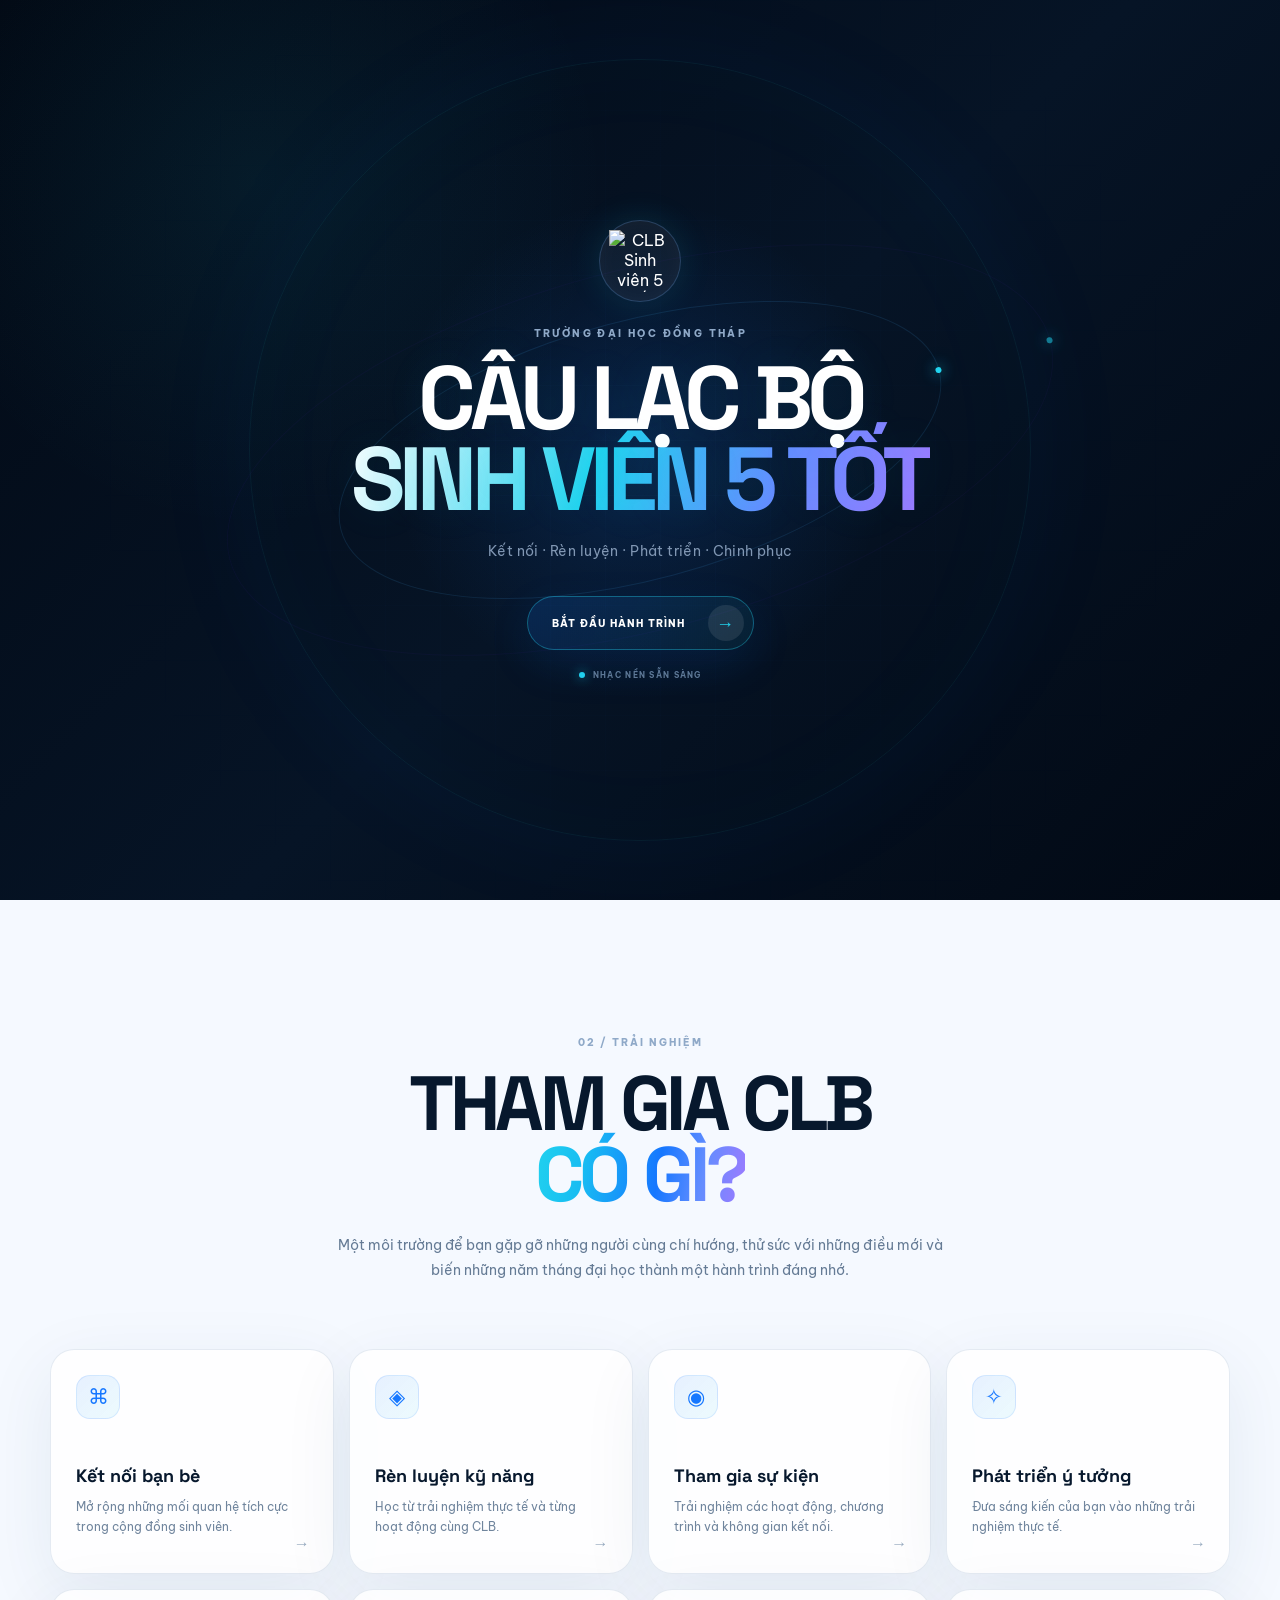
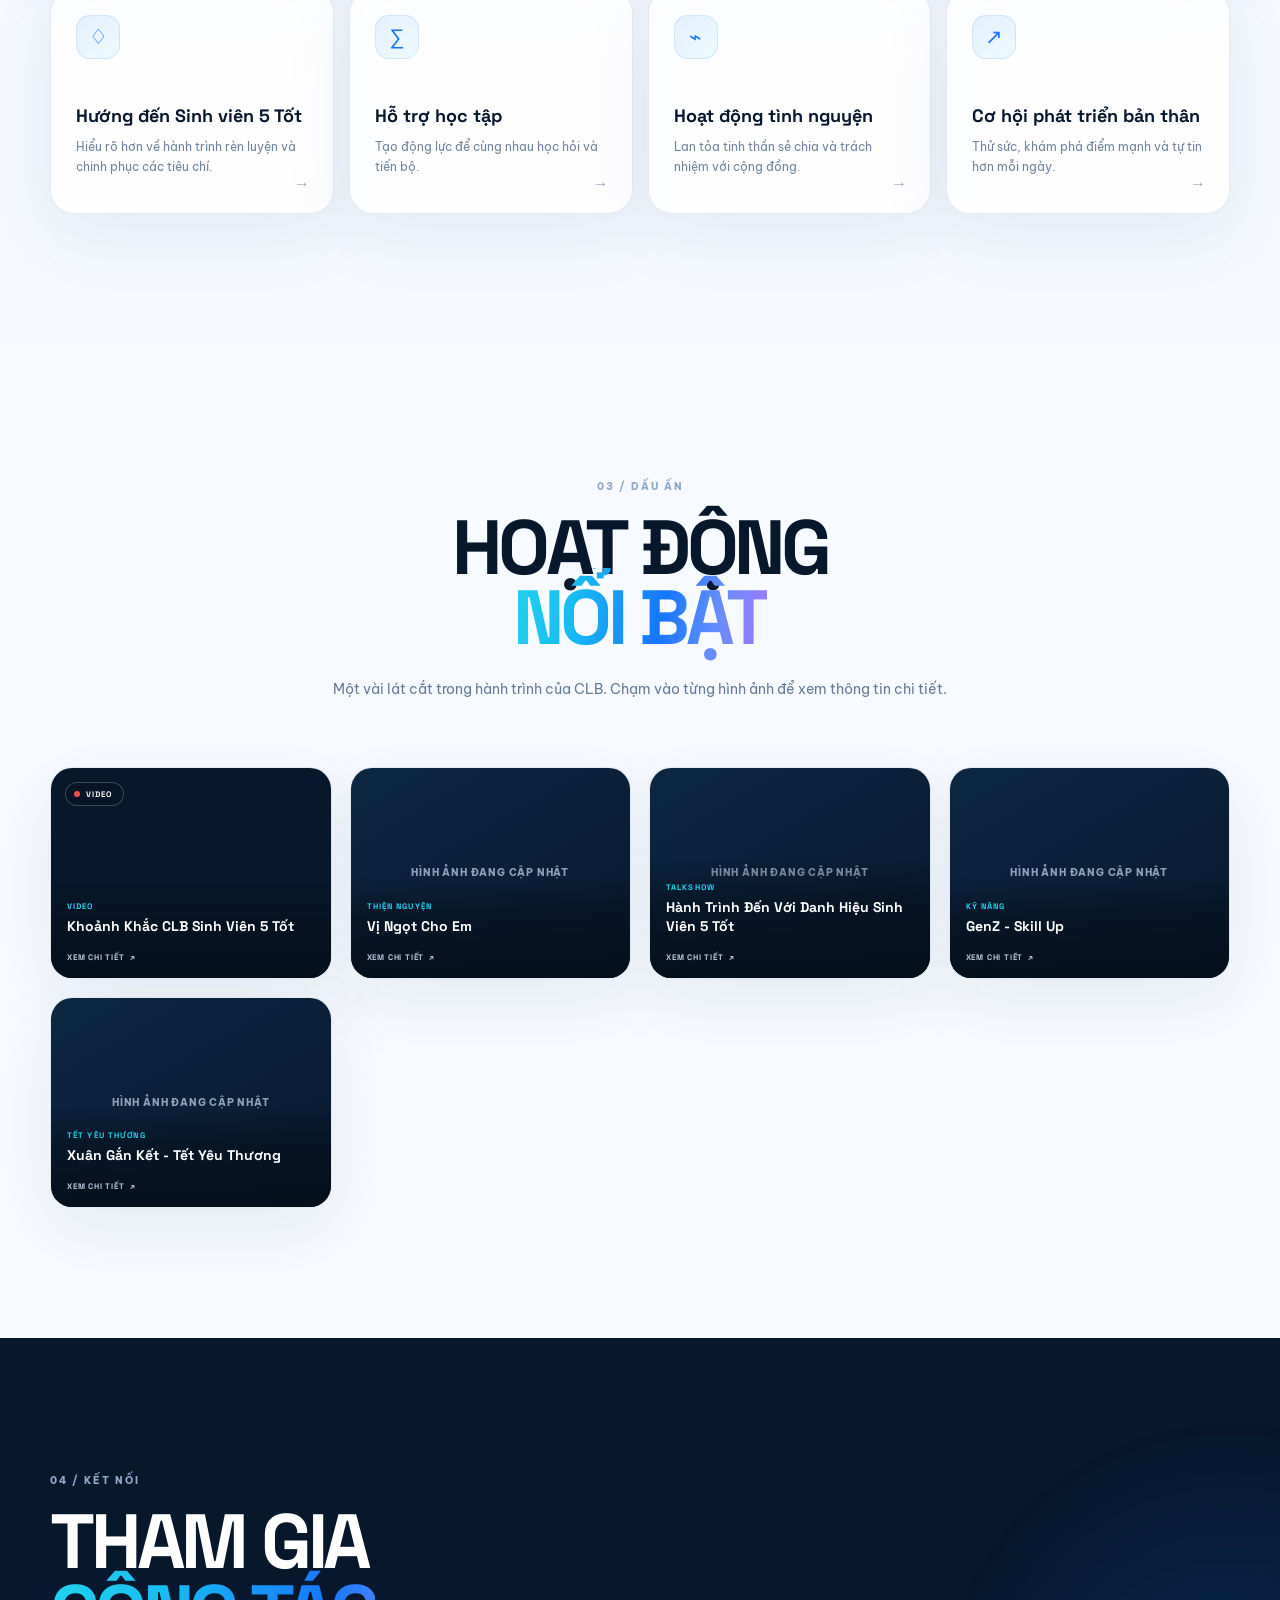
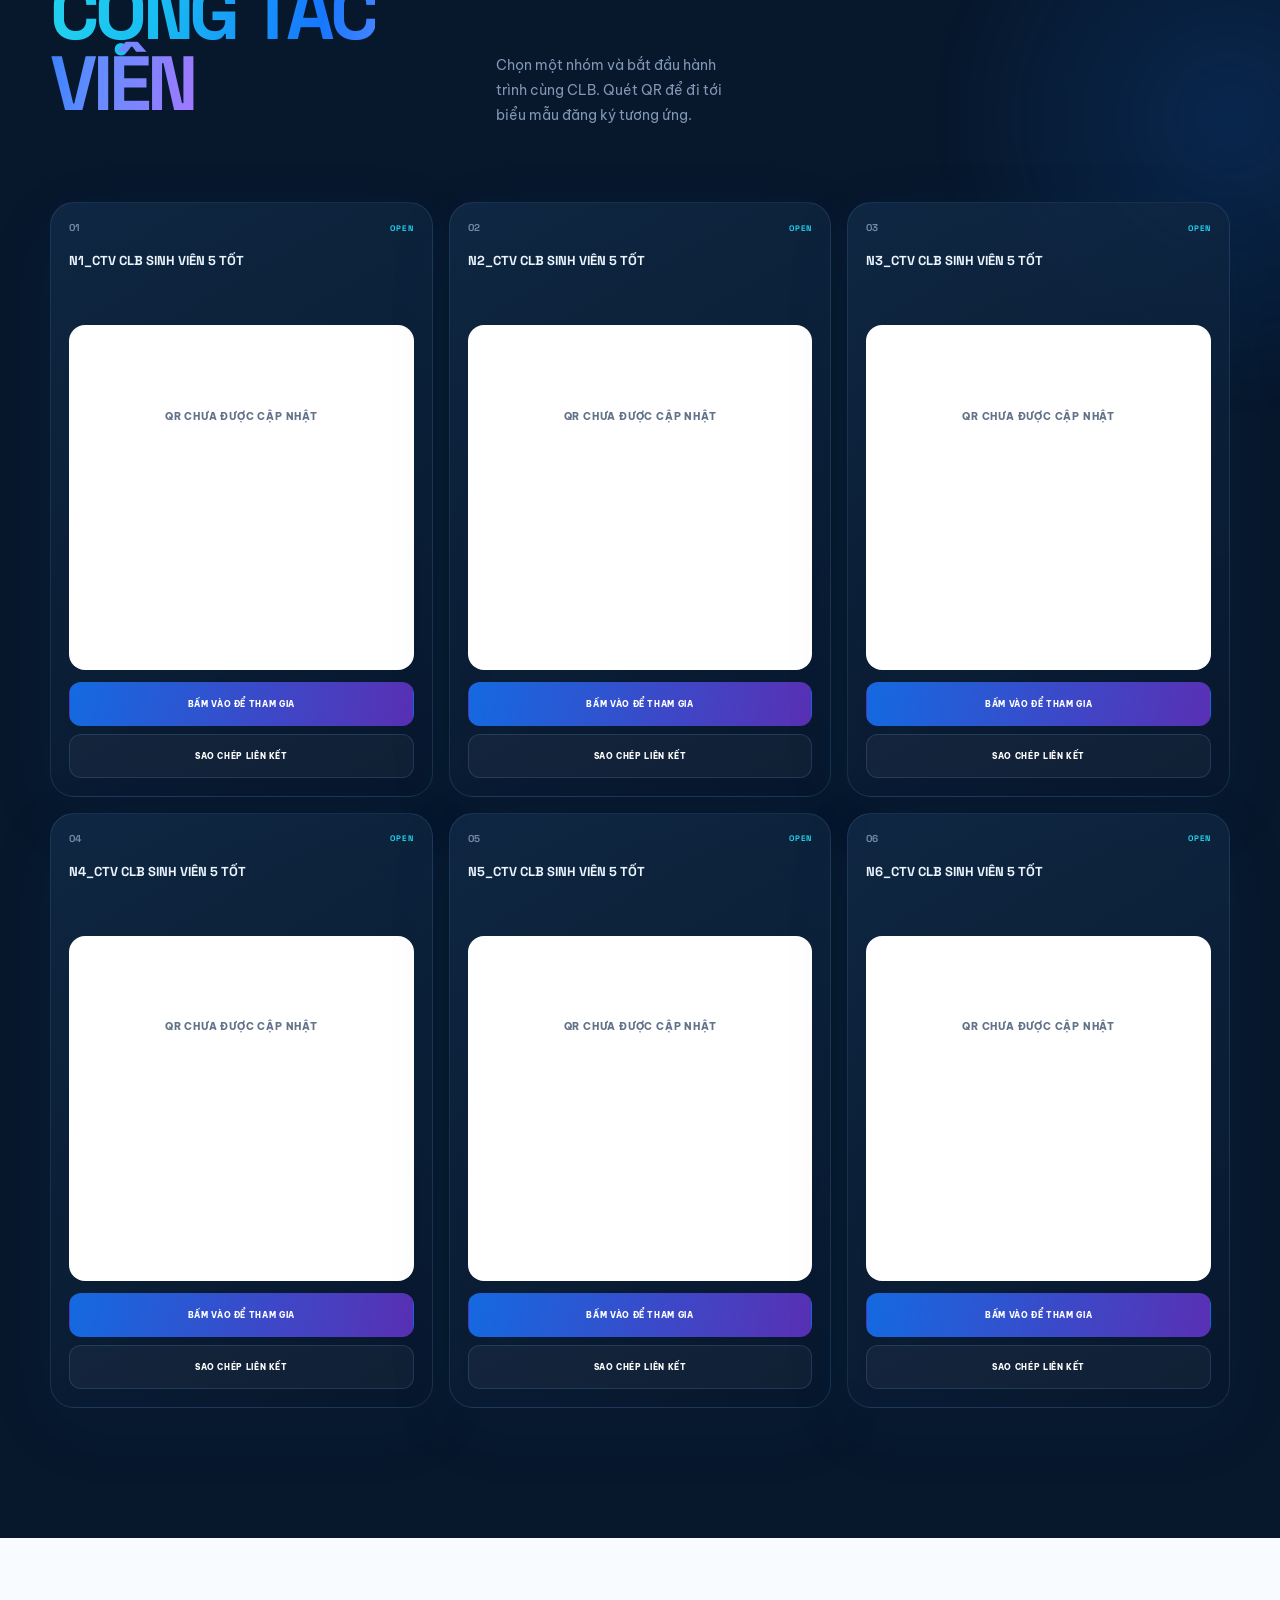
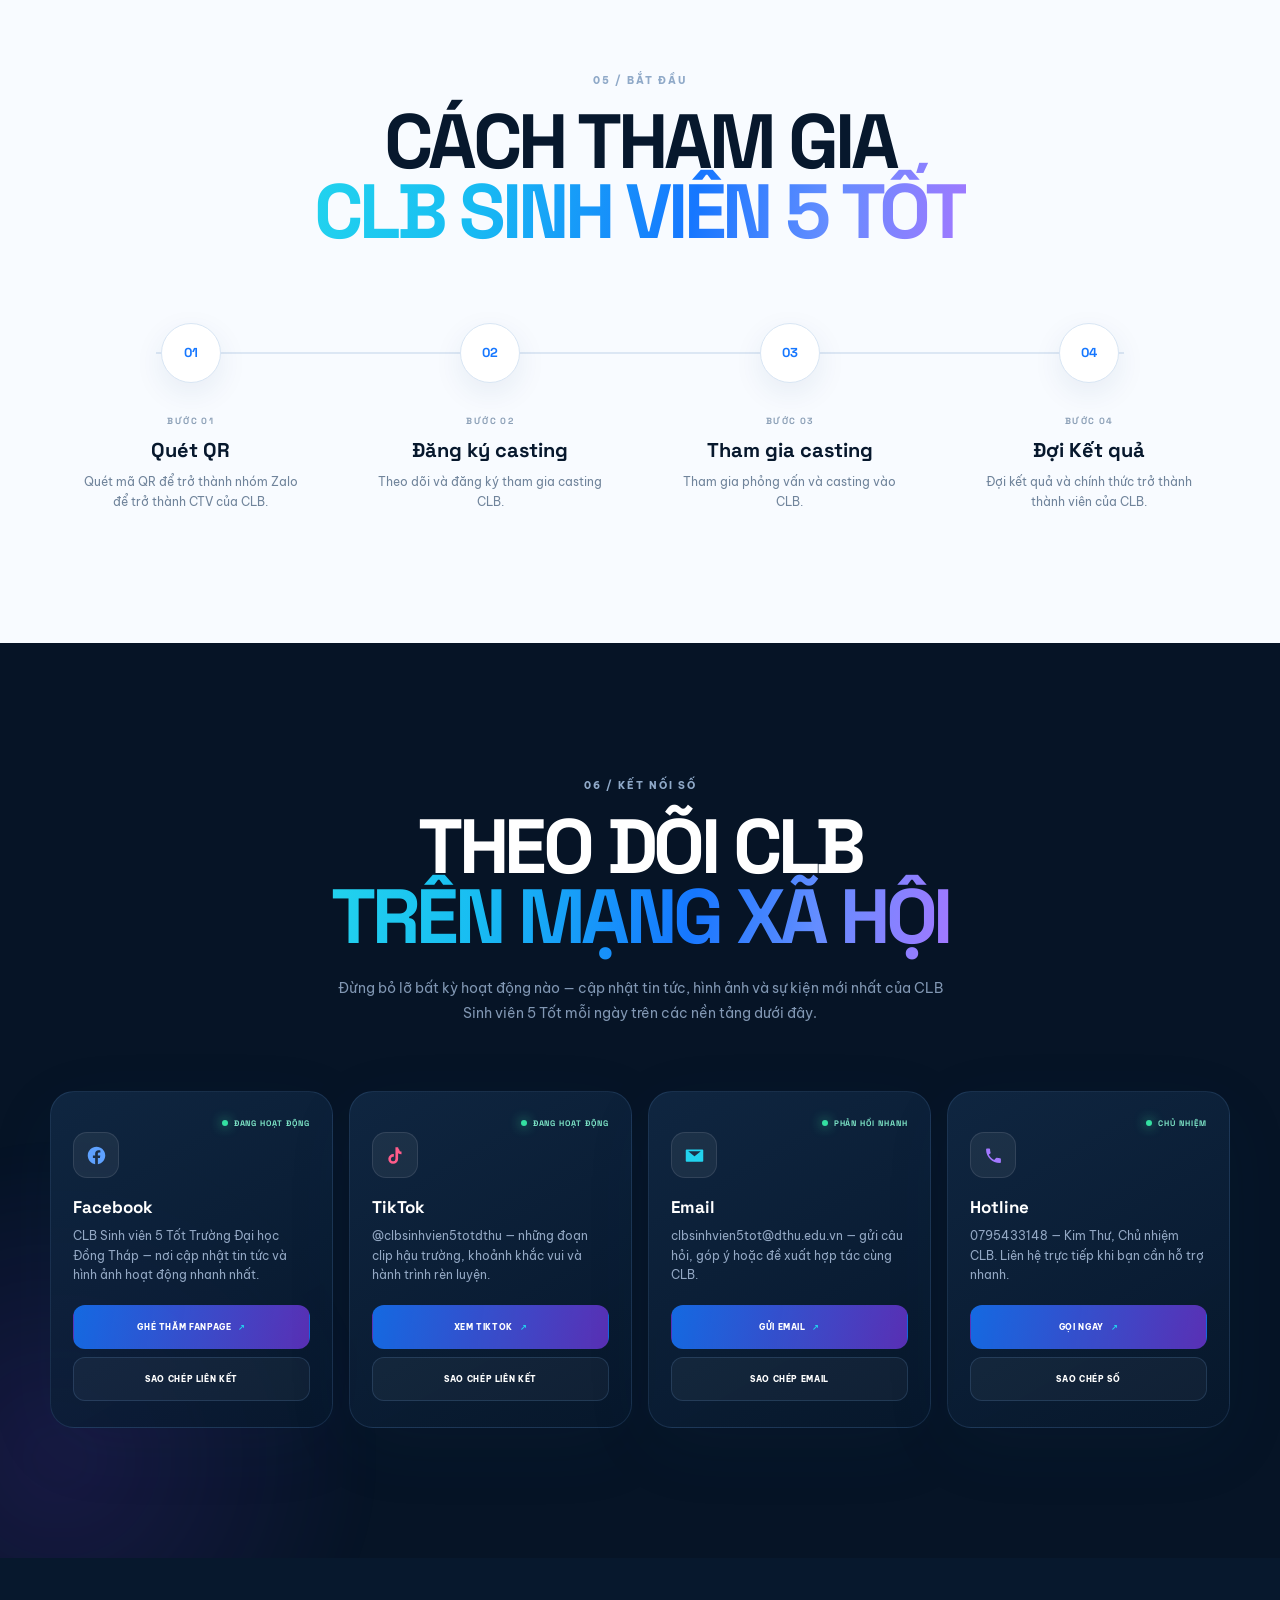
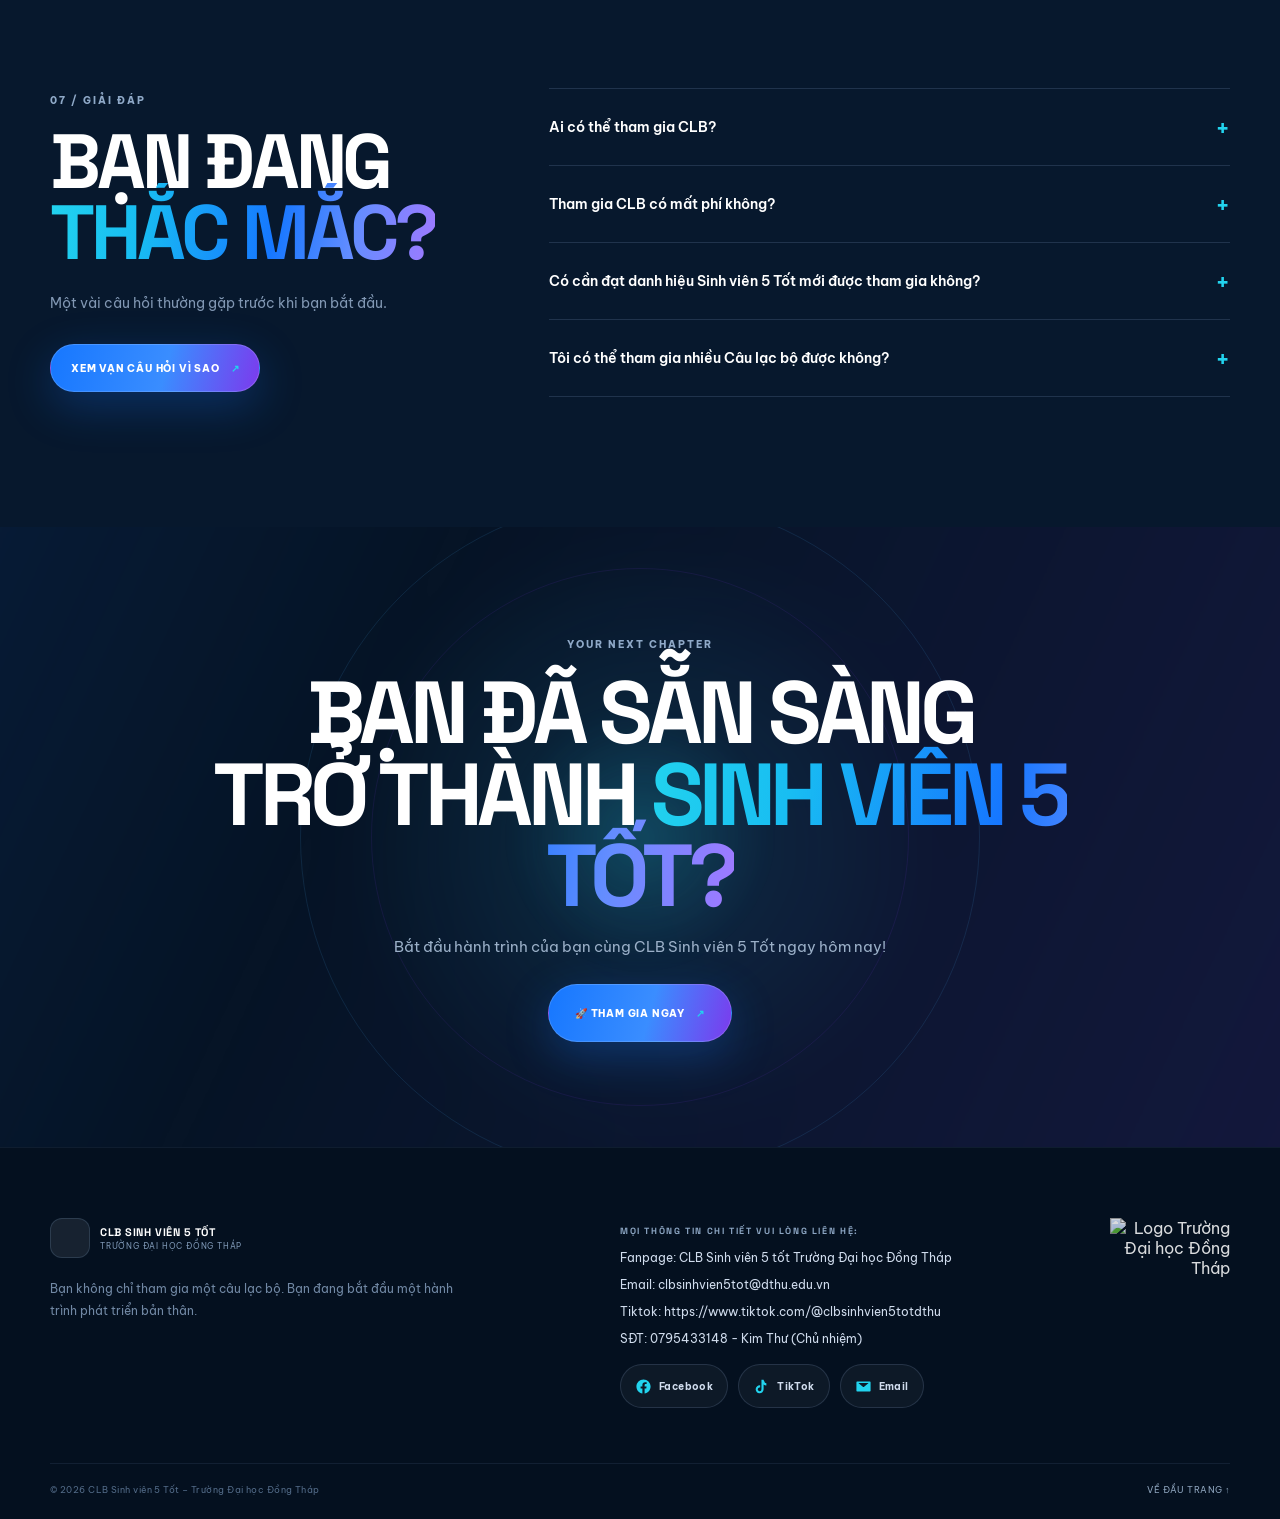
==== commit 8735c272: "Update index.html" ====
--- a/index.html
+++ b/index.html
@@ -14,6 +14,7 @@
   <link rel="preconnect" href="https://fonts.gstatic.com" crossorigin>
   <link href="https://fonts.googleapis.com/css2?family=Be+Vietnam+Pro:wght@400;500;600;700;800&family=Space+Grotesk:wght@500;600;700&display=swap" rel="stylesheet">
   <link rel="stylesheet" href="style.css">
+  <noscript><style>.reveal{opacity:1!important;transform:none!important;filter:none!important}#preloader,.intro-screen{display:none!important}body.intro-active{overflow:auto!important}.faq-answer{height:auto!important}</style></noscript>
 </head>
 <body class="intro-active">
   <!-- =====================================================
@@ -62,6 +63,7 @@
 
   </div>
 </div>
+  <script>try{if(sessionStorage.getItem("introSeen")==="1"){document.getElementById("intro-screen").remove();document.body.classList.remove("intro-active")}}catch(e){}</script>
   <div id="preloader" aria-hidden="true">
     <div class="loader-mark">
       <span>5</span>
@@ -92,7 +94,7 @@
       <a href="index.html">Trang chủ</a>
       <a href="faq.html">Vạn câu hỏi</a>
       <a href="banchunhiem.html">Ban chủ nhiệm</a>
-      <a class="button button-primary" href="index.html#nhom-ctv">THAM GIA NGAY <span>↗</span></a>
+      <a class="button button-primary" href="#nhom-ctv">THAM GIA NGAY <span>↗</span></a>
     </div>
   </header>
 
--- a/style.css
+++ b/style.css
@@ -1,986 +1,241 @@
+/* =====================================================================
+   style.css — CLB Sinh viên 5 Tốt (bản hợp nhất, đã loại phần trùng/thừa)
+   Mục lục:
+   1. Biến & nền tảng        6. Footer, nút nổi, toast, reveal
+   2. Preloader & header     7. Intro screen & nút nhạc
+   3. Section chung & nút    8. Hoạt động, modal, mạng xã hội
+   4. Trang chủ (benefits, QR, các bước, FAQ, CTA cuối)
+   5. Hệ Mặt Trời (faq.html) 9. Hero trang chủ · 10. Ban chủ nhiệm
+   11. Responsive chung & hiệu năng
+   ===================================================================== */
+
+/* 1. BIẾN & NỀN TẢNG */
 :root{
   --primary:#1677ff;--primary-dark:#0757c9;--cyan:#22d3ee;--violet:#7c3aed;
   --dark:#061426;--dark-2:#0a1d35;--ink:#07182d;--white:#fff;
   --muted:#7890ae;--line:rgba(150,190,235,.16);--glass:rgba(10,29,53,.62);
   --ease:cubic-bezier(.2,.75,.2,1);
 }
-*{box-sizing:border-box}html{scroll-behavior:smooth}body{margin:0;background:#061426;color:#fff;font-family:"Be Vietnam Pro",sans-serif;overflow-x:hidden}
+*{box-sizing:border-box}
+html{scroll-behavior:smooth;scroll-padding-top:84px;background:#04101f}
+body{margin:0;max-width:100%;background:transparent;color:#fff;font-family:"Be Vietnam Pro",sans-serif;overflow-x:hidden;overflow-x:clip}
 body:before{content:"";position:fixed;inset:0;z-index:-4;background:radial-gradient(circle at 75% 12%,rgba(22,119,255,.18),transparent 28%),radial-gradient(circle at 15% 55%,rgba(34,211,238,.08),transparent 25%),#061426}
-a{color:inherit;text-decoration:none}button{font:inherit;color:inherit}.shell{width:min(1180px,calc(100% - 48px));margin:auto}
+main,.footer{overflow-x:hidden;overflow-x:clip}  /* lưới an toàn chống tràn ngang */
+a{color:inherit;text-decoration:none}
+button{font:inherit;color:inherit}
+.shell{width:min(1180px,calc(100% - 48px));margin:auto}
 .page-noise{position:fixed;inset:0;pointer-events:none;z-index:20;opacity:.035;background-image:url("data:image/svg+xml,%3Csvg viewBox='0 0 180 180' xmlns='http://www.w3.org/2000/svg'%3E%3Cfilter id='n'%3E%3CfeTurbulence type='fractalNoise' baseFrequency='.9' numOctaves='4' stitchTiles='stitch'/%3E%3C/filter%3E%3Crect width='100%25' height='100%25' filter='url(%23n)' opacity='.7'/%3E%3C/svg%3E")}
 .cursor-glow{position:fixed;width:320px;height:320px;border-radius:50%;pointer-events:none;z-index:1;transform:translate(-50%,-50%);background:radial-gradient(circle,rgba(34,211,238,.08),transparent 65%);mix-blend-mode:screen}
-.scroll-progress{position:fixed;top:0;left:0;right:0;height:3px;z-index:100;background:transparent}.scroll-progress span{display:block;height:100%;width:0;background:linear-gradient(90deg,var(--primary),var(--cyan),var(--violet))}
-#preloader{position:fixed;inset:0;z-index:200;display:grid;place-items:center;background:#061426;transition:opacity .7s var(--ease),visibility .7s}.loader-mark{display:flex;align-items:center;gap:12px;font-family:"Space Grotesk";font-weight:700}.loader-mark span{font-size:68px;line-height:.8;background:linear-gradient(135deg,#fff,var(--cyan));-webkit-background-clip:text;color:transparent}.loader-mark small{font-size:10px;letter-spacing:.18em;color:#8aa2c0}.loader-line{position:absolute;bottom:16%;width:180px;height:2px;background:rgba(255,255,255,.1);overflow:hidden}.loader-line i{display:block;width:45%;height:100%;background:var(--cyan);animation:load 1.25s ease forwards}.loaded{opacity:0;visibility:hidden}
-.site-header{position:fixed;top:0;left:0;right:0;z-index:90;padding:14px 0;transition:.45s var(--ease)}.site-header.scrolled{background:rgba(5,20,38,.75);backdrop-filter:blur(18px);border-bottom:1px solid var(--line);padding:8px 0}
-.nav{height:62px;display:flex;align-items:center;gap:28px}.brand{display:flex;align-items:center;gap:10px;min-width:max-content}.brand-logo{width:40px;height:40px;display:grid;place-items:center;border-radius:12px;background:rgba(255,255,255,.08);border:1px solid var(--line);overflow:hidden}.brand-logo img{max-width:78%;max-height:78%;object-fit:contain}.brand-copy{display:grid;gap:2px}.brand-copy strong{font-family:"Space Grotesk";font-size:11px;letter-spacing:.05em}.brand-copy small{font-size:8px;letter-spacing:.1em;color:#7d96b4}.nav-links{display:flex;align-items:center;gap:20px;margin-left:auto}.nav-links a{font-size:12px;color:#a5b7cd;position:relative;padding:9px 0}.nav-links a:after{content:"";position:absolute;left:0;bottom:3px;width:0;height:1px;background:var(--cyan);transition:.3s}.nav-links a:hover,.nav-links a.active{color:#fff}.nav-links a:hover:after,.nav-links a.active:after{width:100%}.nav-cta{padding:12px 16px;border:1px solid rgba(34,211,238,.3);border-radius:100px;background:rgba(22,119,255,.12);font-size:10px;font-weight:800;letter-spacing:.08em}.nav-cta span{color:var(--cyan);margin-left:5px}.menu-toggle,.mobile-menu{display:none}
-.section{position:relative;padding:130px 0;background:#f7faff;color:var(--ink);overflow:hidden}.section-dark{background:#061426;color:#fff}.hero{min-height:100svh;display:grid;align-items:center;padding:130px 0 80px;overflow:hidden}.hero:after{content:"";position:absolute;inset:auto 0 0;height:180px;background:linear-gradient(transparent,#061426);pointer-events:none}.hero-bg-grid{position:absolute;inset:0;opacity:.22;background-image:linear-gradient(rgba(85,157,255,.08) 1px,transparent 1px),linear-gradient(90deg,rgba(85,157,255,.08) 1px,transparent 1px);background-size:70px 70px;mask-image:linear-gradient(to bottom,black,transparent 85%);transform:perspective(500px) rotateX(60deg) translateY(28%)}.hero-orbit{position:absolute;border:1px solid rgba(34,211,238,.08);border-radius:50%;pointer-events:none}.orbit-a{width:700px;height:700px;right:-200px;top:-130px}.orbit-b{width:440px;height:440px;right:90px;top:40px;border-color:rgba(124,58,237,.11)}.hero-grid{display:grid;grid-template-columns:1.03fr .97fr;gap:45px;align-items:center;position:relative;z-index:2}.hero-content{max-width:700px}.eyebrow,.section-kicker{font-size:10px;letter-spacing:.2em;font-weight:800;color:#8fa9c8}.eyebrow{display:inline-flex;align-items:center;gap:9px;padding:9px 13px;border:1px solid rgba(34,211,238,.22);border-radius:100px;background:rgba(34,211,238,.06);box-shadow:0 0 28px rgba(34,211,238,.05)}.pulse-dot{width:6px;height:6px;border-radius:50%;background:var(--cyan);box-shadow:0 0 12px var(--cyan);animation:pulse 1.8s infinite}.hero h1{font-family:"Space Grotesk";font-size:clamp(54px,7.2vw,102px);line-height:.9;letter-spacing:-.065em;margin:30px 0 24px}.hero h1 em,.final-content h2 em{font-style:normal;background:linear-gradient(100deg,#fff 0%,var(--cyan) 45%,#648dff 72%,#a278ff 100%);-webkit-background-clip:text;background-clip:text;color:transparent}.section-heading h2 span{font-style:normal;background:linear-gradient(100deg,var(--cyan) 0%,#18bdf2 24%,var(--primary) 58%,#648dff 78%,#a278ff 100%);-webkit-background-clip:text;background-clip:text;color:transparent;filter:drop-shadow(0 0 18px rgba(34,211,238,.10))}.hero-lead{font-size:18px;line-height:1.55;max-width:600px;font-weight:600}.hero-desc{font-size:14px;line-height:1.8;color:#91a6c0;max-width:580px}.hero-actions{display:flex;gap:12px;flex-wrap:wrap;margin-top:28px}.button{min-height:48px;padding:0 20px;border-radius:100px;display:inline-flex;align-items:center;justify-content:center;gap:11px;font-size:10px;font-weight:800;letter-spacing:.08em;transition:.35s var(--ease);position:relative;overflow:hidden}.button:after{content:"";position:absolute;inset:0;background:linear-gradient(110deg,transparent 25%,rgba(255,255,255,.2) 50%,transparent 75%);transform:translateX(-120%);transition:.7s}.button:hover:after{transform:translateX(120%)}.button-primary{background:linear-gradient(105deg,var(--primary),#3a8dff 55%,var(--violet));box-shadow:0 14px 45px rgba(22,119,255,.27);border:1px solid rgba(255,255,255,.16)}.button-primary:hover{transform:translateY(-3px);box-shadow:0 18px 55px rgba(22,119,255,.4)}.button-ghost{border:1px solid rgba(152,181,220,.25);background:rgba(255,255,255,.035);color:#c1d0e1}.button-ghost:hover{border-color:rgba(34,211,238,.5);background:rgba(34,211,238,.06);transform:translateY(-3px)}.button span{color:var(--cyan)}.hero-stage{min-height:570px;display:grid;place-items:center;position:relative}.scene{width:min(560px,90vw);height:560px;position:relative;transform-style:preserve-3d;transition:transform .25s ease-out}.scene:before{content:"";position:absolute;inset:20%;border-radius:50%;background:radial-gradient(circle,rgba(34,211,238,.13),rgba(22,119,255,.05) 40%,transparent 70%);filter:blur(18px)}.scene-halo{position:absolute;inset:12%;border:1px solid rgba(120,184,255,.13);border-radius:50%;box-shadow:0 0 100px rgba(22,119,255,.08) inset;animation:spin 28s linear infinite}.core{position:absolute;left:50%;top:50%;width:190px;height:190px;transform:translate(-50%,-50%);border-radius:50%;display:grid;place-items:center;background:radial-gradient(circle at 35% 30%,rgba(255,255,255,.22),rgba(22,119,255,.14) 35%,rgba(6,20,38,.85) 72%);border:1px solid rgba(141,206,255,.32);box-shadow:0 0 70px rgba(22,119,255,.23),inset 0 0 45px rgba(34,211,238,.12);backdrop-filter:blur(12px);transform-style:preserve-3d}.core:before,.core:after{content:"";position:absolute;inset:-20px;border-radius:50%;border:1px solid rgba(34,211,238,.14);transform:rotateX(70deg)}.core:after{inset:-38px;border-color:rgba(124,58,237,.12);transform:rotateY(70deg)}.core-inner{text-align:center;transform:translateZ(30px)}.core-inner span{font:700 86px/.75 "Space Grotesk";background:linear-gradient(135deg,#fff,var(--cyan));-webkit-background-clip:text;color:transparent}.core-inner small{display:block;margin-top:12px;font:700 9px/1.35 "Space Grotesk";letter-spacing:.2em;color:#91b6dc}.ring{position:absolute;left:50%;top:50%;border:1px solid rgba(91,191,255,.28);border-radius:50%;transform-style:preserve-3d}.ring-1{width:370px;height:150px;transform:translate(-50%,-50%) rotateX(67deg) rotateZ(15deg);animation:orbit 12s linear infinite}.ring-2{width:420px;height:180px;transform:translate(-50%,-50%) rotateY(66deg) rotateZ(-20deg);border-color:rgba(147,104,255,.22);animation:orbit 16s linear infinite reverse}.glass-sphere{position:absolute;border-radius:50%;background:radial-gradient(circle at 30% 25%,rgba(255,255,255,.22),rgba(34,211,238,.05) 30%,rgba(22,119,255,.12) 60%,transparent 70%);border:1px solid rgba(177,225,255,.18);box-shadow:inset -15px -20px 40px rgba(0,40,100,.25),0 20px 60px rgba(22,119,255,.12);backdrop-filter:blur(3px);animation:float 6s ease-in-out infinite}.sphere-1{width:76px;height:76px;left:10%;top:23%}.sphere-2{width:46px;height:46px;right:14%;bottom:24%;animation-delay:-2s}.cube{position:absolute;width:55px;height:55px;transform-style:preserve-3d;animation:cuberotate 12s linear infinite}.cube i{position:absolute;inset:0;border:1px solid rgba(111,200,255,.35);background:rgba(22,119,255,.035)}.cube i:nth-child(1){transform:translateZ(27px)}.cube i:nth-child(2){transform:rotateY(180deg) translateZ(27px)}.cube i:nth-child(3){transform:rotateY(90deg) translateZ(27px)}.cube i:nth-child(4){transform:rotateY(-90deg) translateZ(27px)}.cube i:nth-child(5){transform:rotateX(90deg) translateZ(27px)}.cube i:nth-child(6){transform:rotateX(-90deg) translateZ(27px)}.cube-1{left:13%;bottom:17%;animation-duration:15s}.cube-2{right:12%;top:16%;width:38px;height:38px;animation-duration:10s;animation-direction:reverse}.geo-line{position:absolute;height:1px;background:linear-gradient(90deg,transparent,var(--cyan),transparent);opacity:.4;transform-origin:left}.line-1{width:190px;left:4%;top:48%;transform:rotate(28deg)}.line-2{width:160px;right:4%;top:58%;transform:rotate(-35deg)}.particle{position:absolute;width:4px;height:4px;background:var(--cyan);border-radius:50%;box-shadow:0 0 12px var(--cyan);animation:drift 5s ease-in-out infinite}.p1{left:27%;top:15%}.p2{right:28%;top:10%;animation-delay:-1s}.p3{left:22%;top:65%;animation-delay:-2s}.p4{right:20%;top:45%;animation-delay:-3s}.p5{left:45%;bottom:8%;animation-delay:-4s}.p6{right:5%;bottom:34%;animation-delay:-2.5s}.stage-caption{position:absolute;bottom:2px;right:0;display:flex;align-items:center;gap:10px;color:#8ca4c0}.stage-caption>span{font:700 34px "Space Grotesk";color:var(--cyan)}.stage-caption strong,.stage-caption small{display:block;font-size:8px;letter-spacing:.18em}.stage-caption small{color:#607894;margin-top:3px}.scroll-cue{position:absolute;bottom:25px;left:50%;transform:translateX(-50%);font-size:8px;letter-spacing:.22em;color:#6f87a4;display:flex;align-items:center;gap:10px;z-index:3}.scroll-cue span{height:26px;width:15px;border:1px solid #607894;border-radius:10px;position:relative}.scroll-cue span:after{content:"";position:absolute;left:50%;top:5px;width:2px;height:5px;background:var(--cyan);border-radius:2px;transform:translateX(-50%);animation:scroll 1.5s infinite}
-.section-heading{max-width:690px}.section-heading h2{font:700 clamp(42px,6vw,78px)/.92 "Space Grotesk";letter-spacing:-.055em;margin:18px 0 24px}.section-heading p{font-size:14px;line-height:1.8;color:#657b95;max-width:620px}.split-heading{display:grid;grid-template-columns:1fr .65fr;gap:70px;align-items:end}.centered{text-align:center;margin:0 auto 65px}.centered p{margin:0 auto}.pillars-wrap{height:680px;position:relative;margin-top:35px}.pillar-center{position:absolute;left:50%;top:50%;transform:translate(-50%,-50%);width:210px;height:210px;border-radius:50%;display:grid;place-items:center;align-content:center;text-align:center;background:radial-gradient(circle,rgba(34,211,238,.12),rgba(22,119,255,.05) 55%,transparent 70%);border:1px solid rgba(22,119,255,.2);box-shadow:0 0 100px rgba(22,119,255,.12)}.pillar-center span{font:700 100px/.8 "Space Grotesk";background:linear-gradient(135deg,var(--primary),var(--cyan));-webkit-background-clip:text;color:transparent}.pillar-center small{font:700 9px/1.4 "Space Grotesk";letter-spacing:.18em;color:#6b83a0}.pillar-card,.benefit-card,.qr-card{position:relative;border:1px solid rgba(40,92,145,.12);background:rgba(255,255,255,.74);box-shadow:0 20px 70px rgba(27,66,108,.08);border-radius:24px;transition:transform .35s var(--ease),box-shadow .35s,border-color .35s;transform-style:preserve-3d;overflow:hidden}.pillar-card{position:absolute;width:290px;min-height:220px;padding:28px}.pillar-card:after,.benefit-card:after,.qr-card:after{content:"";position:absolute;inset:0;background:radial-gradient(circle at var(--mx,50%) var(--my,50%),rgba(34,211,238,.13),transparent 34%);opacity:0;transition:.3s;pointer-events:none}.pillar-card:hover:after,.benefit-card:hover:after,.qr-card:hover:after{opacity:1}.pillar-card:hover,.benefit-card:hover,.qr-card:hover{border-color:rgba(22,119,255,.35);box-shadow:0 28px 85px rgba(27,83,150,.16)}.pillar-card:nth-of-type(2){left:0;top:220px}.pillar-card:nth-of-type(3){left:50%;top:0;transform:translateX(-50%)}.pillar-card:nth-of-type(4){right:0;top:220px}.pillar-card:nth-of-type(5){left:18%;bottom:0}.pillar-card:nth-of-type(6){right:18%;bottom:0}.card-number{font:700 11px "Space Grotesk";color:#8ca2bb}.icon-line{width:46px;height:46px;display:flex;align-items:center;justify-content:center;margin:25px 0 12px}.icon-line img{width:100%;height:100%;object-fit:contain}.pillar-card h3,.benefit-card h3,.qr-card h3{font:700 18px "Space Grotesk";margin:0 0 10px}.pillar-card p,.benefit-card p{font-size:12px;line-height:1.7;color:#70859d;margin:0}.section-soft{background:#f5f9ff}.benefits-grid{display:grid;grid-template-columns:repeat(4,1fr);gap:15px}.benefit-card{min-height:225px;padding:25px;background:rgba(255,255,255,.84)}.benefit-icon{width:44px;height:44px;display:grid;place-items:center;border-radius:14px;color:var(--primary);background:linear-gradient(135deg,rgba(22,119,255,.1),rgba(34,211,238,.08));border:1px solid rgba(22,119,255,.12);font-size:21px;margin-bottom:45px;transition:.35s}.benefit-card:hover .benefit-icon{transform:rotate(-8deg) translateY(-3px)}.benefit-card>span{position:absolute;right:23px;bottom:20px;color:#98abc0;transition:.35s}.benefit-card:hover>span{transform:translateX(5px);color:var(--primary)}.ctv-section{background:#07182d;color:#fff}.ctv-section .section-heading p{color:#8197b3}.ctv-bg-orb{position:absolute;width:600px;height:600px;right:-250px;top:80px;border-radius:50%;background:radial-gradient(circle,rgba(22,119,255,.16),transparent 67%);filter:blur(20px)}.qr-grid{display:grid;grid-template-columns:repeat(3,1fr);gap:16px;margin-top:60px}.qr-card{padding:18px;background:linear-gradient(150deg,rgba(18,43,72,.78),rgba(7,24,45,.8));border-color:rgba(114,166,224,.15);color:#fff}.qr-top{display:flex;justify-content:space-between;align-items:center;color:#7189a7;font:700 10px "Space Grotesk"}.qr-status{color:var(--cyan);font-size:8px;letter-spacing:.14em}.qr-card h3{font-size:13px;line-height:1.45;min-height:55px;margin:18px 0;color:#eaf4ff}.qr-frame{background:#fff;border-radius:16px;aspect-ratio:1;padding:13px;display:grid;place-items:center;overflow:hidden;position:relative}.qr-frame img{width:100%;height:100%;object-fit:contain;transition:.35s}.qr-card:hover .qr-frame img{transform:scale(1.04)}.qr-frame.qr-missing:before{content:"QR CHƯA ĐƯỢC CẬP NHẬT";color:#62728a;text-align:center;font-size:10px;font-weight:800;letter-spacing:.08em}.qr-actions{display:grid;gap:8px;margin-top:12px}.qr-actions button{min-height:44px;border-radius:12px;border:1px solid rgba(117,170,227,.18);background:rgba(255,255,255,.04);font-size:8px;font-weight:800;letter-spacing:.08em;cursor:pointer;transition:.25s}.qr-actions button:first-child{background:linear-gradient(100deg,rgba(22,119,255,.85),rgba(124,58,237,.7));border-color:transparent}.qr-actions button:hover{transform:translateY(-2px);border-color:rgba(34,211,238,.45)}.steps-section{background:#f8fbff}.timeline{position:relative;display:grid;grid-template-columns:repeat(4,1fr);gap:18px;margin-top:75px;padding-top:1px}.timeline-line{position:absolute;left:9%;right:9%;top:30px;height:2px;background:#dce7f4}.timeline-line span{display:block;height:100%;width:0;background:linear-gradient(90deg,var(--primary),var(--cyan),var(--violet));box-shadow:0 0 15px rgba(34,211,238,.35);transition:width .25s linear}.step{position:relative;display:grid;justify-items:center;text-align:center;gap:25px}.step-node{width:60px;height:60px;border-radius:50%;display:grid;place-items:center;background:#fff;border:1px solid #d9e6f4;color:var(--primary);font:700 13px "Space Grotesk";box-shadow:0 10px 30px rgba(20,70,120,.08);transition:.35s}.step.active .step-node,.step:hover .step-node{color:#fff;background:linear-gradient(135deg,var(--primary),var(--violet));border-color:transparent;box-shadow:0 12px 35px rgba(22,119,255,.3);transform:scale(1.08)}.step>div:last-child span{font:700 9px "Space Grotesk";letter-spacing:.16em;color:#8ca0b7}.step h3{font:700 20px "Space Grotesk";margin:9px 0}.step p{font-size:12px;line-height:1.7;color:#70849b;margin:0 auto;max-width:230px}.faq-section{background:#07182d;color:#fff}.faq-layout{display:grid;grid-template-columns:.75fr 1.25fr;gap:90px;align-items:start}.faq-section .section-heading p{color:#8197b3}.faq-list{border-top:1px solid rgba(160,195,235,.16)}.faq-item{border-bottom:1px solid rgba(160,195,235,.16)}.faq-item button{width:100%;display:flex;justify-content:space-between;align-items:center;gap:20px;padding:23px 0;border:0;background:none;cursor:pointer;text-align:left;font-size:14px;font-weight:600}.faq-item button i{font-style:normal;font-size:24px;color:var(--cyan);transition:.35s}.faq-item.open button i{transform:rotate(45deg)}.faq-answer{height:0;overflow:hidden;transition:height .4s var(--ease)}.faq-answer p{margin:0;padding:0 45px 23px 0;color:#8197b3;font-size:12px;line-height:1.8}.final-cta{min-height:620px;display:grid;place-items:center;text-align:center;overflow:hidden}.final-cta canvas{position:absolute;inset:0;width:100%;height:100%;opacity:.65}.cta-mesh{position:absolute;inset:-20%;background:radial-gradient(circle at 50% 50%,rgba(34,211,238,.13),transparent 30%),linear-gradient(115deg,rgba(22,119,255,.12),transparent 35%,rgba(124,58,237,.14));filter:blur(20px)}.cta-ring{position:absolute;width:680px;height:680px;border:1px solid rgba(76,181,255,.12);border-radius:50%;animation:spin 30s linear infinite}.cta-ring:before{content:"";position:absolute;inset:70px;border:1px solid rgba(124,58,237,.11);border-radius:50%}.cta-orb{position:absolute;width:260px;height:260px;border-radius:50%;background:radial-gradient(circle,rgba(34,211,238,.17),transparent 70%);filter:blur(10px)}.final-content{position:relative;z-index:2}.final-content h2{font:700 clamp(45px,7vw,88px)/.93 "Space Grotesk";letter-spacing:-.06em;margin:20px auto;max-width:950px}.final-content p{color:#9bb0c8;font-size:15px;margin:0 auto 28px}.button-large{min-height:58px;padding:0 26px}.footer{background:#04101f;color:#fff;padding:70px 0 24px;border-top:1px solid rgba(140,180,225,.08)}.footer-grid{display:grid;grid-template-columns:1.3fr 1fr .4fr;gap:50px;align-items:start}.footer-brand .brand{margin-bottom:20px}.footer-brand p{max-width:420px;color:#7188a4;font-size:12px;line-height:1.8}.footer-contact>span{font:700 9px "Space Grotesk";letter-spacing:.18em;color:#8ca5c2}.footer-contact p{color:#d0dced;font-size:12px}.footer-contact small{color:#5e7592;font-size:10px}.footer-logo{text-align:right}.footer-logo img{max-width:120px;max-height:75px;object-fit:contain;opacity:.85}.footer-bottom{border-top:1px solid rgba(140,180,225,.1);margin-top:55px;padding-top:20px;display:flex;justify-content:space-between;color:#536b88;font-size:9px;letter-spacing:.05em}.footer-bottom a{color:#8ea4bd}.back-top{position:fixed;right:24px;bottom:24px;width:45px;height:45px;border-radius:50%;border:1px solid rgba(34,211,238,.3);background:rgba(7,24,45,.82);backdrop-filter:blur(10px);color:#fff;z-index:50;cursor:pointer;opacity:0;visibility:hidden;transform:translateY(12px);transition:.3s}.back-top.visible{opacity:1;visibility:visible;transform:none}.back-top:hover{transform:translateY(-3px);box-shadow:0 10px 35px rgba(22,119,255,.25)}.toast{position:fixed;left:50%;bottom:28px;z-index:120;transform:translate(-50%,20px);padding:12px 18px;border:1px solid rgba(34,211,238,.22);border-radius:100px;background:rgba(6,20,38,.9);backdrop-filter:blur(16px);box-shadow:0 15px 40px rgba(0,0,0,.25);font-size:11px;opacity:0;visibility:hidden;transition:.35s}.toast.show{opacity:1;visibility:visible;transform:translate(-50%,0)}
-.reveal{opacity:0;transform:translateY(28px);filter:blur(6px);transition:opacity .8s var(--ease),transform .8s var(--ease),filter .8s var(--ease)}.reveal-delay{transition-delay:.18s}.reveal.visible{opacity:1;transform:none;filter:none}
-@keyframes load{to{transform:translateX(130%)}}@keyframes pulse{50%{transform:scale(1.5);opacity:.55}}@keyframes float{50%{transform:translate3d(10px,-18px,20px)}}@keyframes drift{50%{transform:translate(14px,-22px);opacity:.45}}@keyframes spin{to{transform:rotate(360deg)}}@keyframes orbit{to{transform:translate(-50%,-50%) rotateX(67deg) rotateZ(375deg)}}@keyframes cuberotate{to{transform:rotateX(360deg) rotateY(360deg)}}@keyframes scroll{50%{transform:translate(-50%,7px);opacity:.25}}@media(max-width:1100px){.nav-links{gap:13px}.nav-links a{font-size:10px}.benefits-grid{grid-template-columns:repeat(2,1fr)}.qr-grid{grid-template-columns:repeat(2,1fr)}.social-hub-grid{grid-template-columns:repeat(2,1fr)}.hero-grid{grid-template-columns:1fr .9fr}.scene{transform:scale(.86)}.pillar-card{width:250px}}
-@media(max-width:900px){.nav-links,.nav-cta{display:none}.menu-toggle{display:flex;margin-left:auto;width:46px;height:46px;border-radius:50%;border:1px solid var(--line);background:rgba(255,255,255,.05);align-items:center;justify-content:center;flex-direction:column;gap:6px;cursor:pointer}.menu-toggle span{width:18px;height:1px;background:#fff;transition:.3s}.menu-toggle.open span:first-child{transform:translateY(3.5px) rotate(45deg)}.menu-toggle.open span:last-child{transform:translateY(-3.5px) rotate(-45deg)}.mobile-menu{position:fixed;left:12px;right:12px;top:82px;padding:18px;border:1px solid var(--line);border-radius:24px;background:rgba(5,20,38,.95);backdrop-filter:blur(20px);box-shadow:0 25px 80px rgba(0,0,0,.25);display:grid;gap:4px;opacity:0;visibility:hidden;transform:translateY(-12px);transition:.35s}.mobile-menu.open{opacity:1;visibility:visible;transform:none}.mobile-menu a{padding:13px 10px;color:#a8bbd0;font-size:13px}.mobile-menu .button{color:#fff;margin-top:8px}.hero{padding-top:120px}.hero-grid{grid-template-columns:1fr}.hero-content{max-width:760px}.hero-stage{min-height:440px;margin-top:-25px}.scene{height:440px}.split-heading{grid-template-columns:1fr;gap:15px}.pillars-wrap{height:auto;display:grid;grid-template-columns:repeat(2,1fr);gap:14px}.pillar-center{display:none}.pillar-card{position:relative!important;left:auto!important;right:auto!important;top:auto!important;bottom:auto!important;transform:none!important;width:auto;min-height:205px}.timeline{grid-template-columns:1fr;gap:35px;padding-left:75px}.timeline-line{left:30px;top:30px;bottom:30px;width:2px;height:auto;right:auto}.timeline-line span{width:100%;height:0}.step{display:grid;grid-template-columns:60px 1fr;text-align:left;justify-items:start;align-items:center;gap:20px}.step p{margin:0;max-width:none}.faq-layout{grid-template-columns:1fr;gap:45px}}
-@media(max-width:600px){.shell{width:min(100% - 32px,1180px)}.section{padding:90px 0}.hero{min-height:auto;padding:120px 0 80px}.hero h1{font-size:clamp(50px,15vw,74px)}.hero-lead{font-size:15px}.hero-desc{font-size:12px}.hero-actions{display:grid}.button{width:100%}.hero-stage{min-height:330px;margin-top:10px}.scene{height:330px;transform:scale(.7)}.stage-caption{right:8px;bottom:0}.scroll-cue{display:none}.section-heading h2{font-size:46px}.benefits-grid,.qr-grid,.social-hub-grid{grid-template-columns:1fr}.social-hub-card p{min-height:auto}.social-bg-orb{display:none}.benefit-card{min-height:200px}.benefit-icon{margin-bottom:35px}.qr-card h3{min-height:auto}.footer-grid{grid-template-columns:1fr;gap:28px}.footer-logo{text-align:left}.footer-bottom{display:grid;gap:10px}.cursor-glow{display:none}.back-top{right:15px;bottom:15px}.pillars-wrap{grid-template-columns:1fr}.pillar-card{min-height:190px}.timeline{padding-left:55px}.timeline-line{left:20px}.step{grid-template-columns:45px 1fr}.step-node{width:45px;height:45px;font-size:11px}.faq-item button{font-size:13px}.final-cta{min-height:540px}.final-content h2{font-size:48px}.page-noise{opacity:.02}}
-@media(prefers-reduced-motion:reduce){html{scroll-behavior:auto}.reveal{transition:none;opacity:1;transform:none;filter:none}.scene *,.pulse-dot,.cta-ring,.loader-line i{animation:none!important}.cursor-glow{display:none}.button:after{display:none}.back-top,.mobile-menu{transition:none}}
-
-/* FIX: 5 TIÊU CHÍ DESKTOP — CARD 05 KHÔNG BỊ CẮT */
-@media (min-width: 901px) {
-  .pillars-wrap {
-    height: 680px;
-    padding-bottom: 32px;
-    box-sizing: border-box;
-  }
-  .pillars-wrap .pillar-card:nth-of-type(5) {
-    bottom: 32px;
-  }
-}
-
-/* Giữ bố cục sạch ở tablet */
-@media (min-width: 901px) and (max-width: 1100px) {
-  .pillars-wrap {
-    height: 700px;
-  }
-  .pillars-wrap .pillar-card:nth-of-type(5) {
-    bottom: 24px;
-  }
-}
-
-/* FINAL FIX: cân lại bố cục 5 tiêu chí trên desktop */
-@media (min-width: 901px) {
-  .pillars-wrap {
-    height: 650px;
-    margin-top: 30px;
-    padding: 0;
-  }
-
-  /* 01 — góc trái phía trên */
-  .pillars-wrap > .pillar-card:first-of-type {
-    left: 0 !important;
-    right: auto !important;
-    top: 0 !important;
-    bottom: auto !important;
-    transform: none !important;
-  }
-
-  /* 02 — trái giữa */
-  .pillars-wrap .pillar-card:nth-of-type(2) {
-    left: 0 !important;
-    right: auto !important;
-    top: 235px !important;
-    bottom: auto !important;
-    transform: none !important;
-  }
-
-  /* 03 — góc phải phía trên */
-  .pillars-wrap .pillar-card:nth-of-type(3) {
-    left: auto !important;
-    right: 0 !important;
-    top: 0 !important;
-    bottom: auto !important;
-    transform: none !important;
-  }
-
-  /* 04 — phải giữa */
-  .pillars-wrap .pillar-card:nth-of-type(4) {
-    left: auto !important;
-    right: 0 !important;
-    top: 235px !important;
-    bottom: auto !important;
-    transform: none !important;
-  }
-
-  /* 05 — chính giữa phía dưới, không bị cắt */
-  .pillars-wrap .pillar-card:nth-of-type(5) {
-    left: 50% !important;
-    right: auto !important;
-    top: auto !important;
-    bottom: 0 !important;
-    transform: translateX(-50%) !important;
-  }
-
-  .pillar-card {
-    width: 290px;
-    min-height: 205px;
-  }
-}
-
-@media (min-width: 901px) and (max-width: 1100px) {
-  .pillars-wrap {
-    height: 630px;
-  }
-  .pillar-card {
-    width: 250px;
-    min-height: 195px;
-    padding: 24px;
-  }
-  .pillars-wrap .pillar-card:nth-of-type(2),
-  .pillars-wrap .pillar-card:nth-of-type(4) {
-    top: 220px !important;
-  }
-}
-
-/* Robust desktop positioning: card đầu tiên làm 01, các selector sau khớp 02–05 */
-@media (min-width: 901px) {
-  .pillars-wrap > .pillar-card {
-    left: 0;
-    right: auto;
-    top: 0;
-    bottom: auto;
-    transform: none;
-  }
-  .pillars-wrap .pillar-card:nth-of-type(2) {
-    left: 0 !important;
-    right: auto !important;
-    top: 225px !important;
-    bottom: auto !important;
-    transform: none !important;
-  }
-  .pillars-wrap .pillar-card:nth-of-type(3) {
-    left: auto !important;
-    right: 0 !important;
-    top: 0 !important;
-    bottom: auto !important;
-    transform: none !important;
-  }
-  .pillars-wrap .pillar-card:nth-of-type(4) {
-    left: auto !important;
-    right: 0 !important;
-    top: 225px !important;
-    bottom: auto !important;
-    transform: none !important;
-  }
-  .pillars-wrap .pillar-card:nth-of-type(5) {
-    left: 50% !important;
-    right: auto !important;
-    top: auto !important;
-    bottom: 0 !important;
-    transform: translateX(-50%) !important;
-  }
-}
-
-/* =========================================================
-   05 TIÊU CHÍ — ORBIT SYSTEM / PLANETS AROUND THE SUN
-   Desktop: thay bố cục cố định bằng hệ quỹ đạo động.
-   Mobile vẫn giữ layout dạng lưới ở breakpoint bên trên.
-   ========================================================= */
-
-@media (min-width: 901px) {
-
-  .pillars-wrap {
-    height: 760px !important;
-    margin-top: 45px !important;
-    position: relative;
-    overflow: visible;
-    isolation: isolate;
-  }
-
-  /* Quỹ đạo phía sau các "hành tinh" */
-  .pillars-wrap::before,
-  .pillars-wrap::after {
-    content: "";
-    position: absolute;
-    left: 50%;
-    top: 50%;
-    border-radius: 50%;
-    pointer-events: none;
-    transform: translate(-50%, -50%);
-    z-index: 0;
-  }
-
-  .pillars-wrap::before {
-    width: 500px;
-    height: 500px;
-    border: 1px solid rgba(22,119,255,.13);
-    box-shadow:
-      0 0 80px rgba(22,119,255,.055),
-      inset 0 0 70px rgba(34,211,238,.035);
-  }
-
-  .pillars-wrap::after {
-    width: 650px;
-    height: 650px;
-    border: 1px dashed rgba(124,58,237,.10);
-    transform: translate(-50%, -50%) rotate(-18deg);
-  }
-
-  /* Mặt trời / trung tâm hệ */
-  .pillar-center {
-    left: 50% !important;
-    top: 50% !important;
-    width: 210px !important;
-    height: 210px !important;
-    transform: translate(-50%, -50%) !important;
-    z-index: 5;
-    background:
-      radial-gradient(circle at 38% 32%,
-        rgba(255,255,255,.48) 0%,
-        rgba(34,211,238,.18) 18%,
-        rgba(22,119,255,.10) 42%,
-        rgba(22,119,255,.025) 68%,
-        transparent 74%);
-    border-color: rgba(22,119,255,.28);
-    box-shadow:
-      0 0 45px rgba(34,211,238,.18),
-      0 0 120px rgba(22,119,255,.13),
-      inset 0 0 55px rgba(34,211,238,.10);
-    animation: sunPulse 4.5s ease-in-out infinite;
-  }
-
-  .pillar-center::before {
-    content: "";
-    position: absolute;
-    inset: -14px;
-    border-radius: 50%;
-    border: 1px solid rgba(34,211,238,.16);
-    animation: sunRing 10s linear infinite;
-  }
-
-  .pillar-center::after {
-    content: "";
-    position: absolute;
-    inset: -30px;
-    border-radius: 50%;
-    border: 1px solid rgba(124,58,237,.08);
-    transform: rotateX(65deg);
-  }
-
-  .pillar-center span,
-  .pillar-center small {
-    position: relative;
-    z-index: 2;
-  }
-
-  /* Mỗi card = một hành tinh */
-  .pillars-wrap > .pillar-card {
-    position: absolute !important;
-    left: 50% !important;
-    top: 50% !important;
-    right: auto !important;
-    bottom: auto !important;
-    width: 250px !important;
-    min-height: 190px !important;
-    padding: 25px !important;
-    z-index: 4;
-
-    /* Giữ card đứng thẳng trong khi quỹ đạo quay */
-    transform:
-      translate(-50%, -50%)
-      rotate(var(--start-angle))
-      translateX(var(--orbit-radius))
-      rotate(calc(var(--start-angle) * -1));
-
-    animation:
-      pillarOrbit var(--orbit-duration) linear infinite,
-      planetFloat 5.5s ease-in-out infinite;
-    animation-delay: var(--orbit-delay), var(--float-delay);
-    transform-origin: center center;
-
-    will-change: transform;
-    backface-visibility: hidden;
-
-    background:
-      linear-gradient(145deg,
-        rgba(255,255,255,.94),
-        rgba(248,251,255,.78));
-    border: 1px solid rgba(40,92,145,.14);
-    box-shadow:
-      0 18px 55px rgba(27,66,108,.10),
-      0 0 0 1px rgba(255,255,255,.35) inset;
-    backdrop-filter: blur(14px);
-  }
-
-  /* Ánh sáng "phía mặt trời" */
-  .pillars-wrap > .pillar-card::before {
-    content: "";
-    position: absolute;
-    width: 110px;
-    height: 110px;
-    left: -45px;
-    top: -55px;
-    border-radius: 50%;
-    background: radial-gradient(circle,
-      rgba(34,211,238,.16),
-      rgba(22,119,255,.05) 45%,
-      transparent 72%);
-    filter: blur(8px);
-    pointer-events: none;
-  }
-
-  /* Vệt sáng chạy nhẹ trên card */
-  .pillars-wrap > .pillar-card::after {
-    opacity: .65;
-    background:
-      linear-gradient(120deg,
-        transparent 15%,
-        rgba(255,255,255,.28) 48%,
-        transparent 68%);
-    transform: translateX(-120%);
-    transition: transform .8s ease;
-  }
-
-  .pillars-wrap > .pillar-card:hover::after {
-    transform: translateX(120%);
-  }
-
-  .pillars-wrap > .pillar-card:hover {
-    z-index: 10;
-    border-color: rgba(22,119,255,.38);
-    box-shadow:
-      0 30px 90px rgba(27,83,150,.18),
-      0 0 35px rgba(34,211,238,.08);
-  }
-
-  /*
-   * 01 — quỹ đạo lớn
-   * 02 — lệch pha
-   * 03 — quỹ đạo khác tốc độ
-   * 04 — lệch pha ngược
-   * 05 — gần mặt trời hơn một chút
-   */
-  .pillars-wrap > .pillar-card:nth-of-type(1) {
-    --orbit-radius: 265px;
-    --start-angle: -145deg;
-    --orbit-duration: 30s;
-    --orbit-delay: -1s;
-    --float-delay: -.5s;
-  }
-
-  .pillars-wrap > .pillar-card:nth-of-type(2) {
-    --orbit-radius: 265px;
-    --start-angle: -72deg;
-    --orbit-duration: 34s;
-    --orbit-delay: -7s;
-    --float-delay: -2s;
-  }
-
-  .pillars-wrap > .pillar-card:nth-of-type(3) {
-    --orbit-radius: 265px;
-    --start-angle: 0deg;
-    --orbit-duration: 31s;
-    --orbit-delay: -14s;
-    --float-delay: -3.5s;
-  }
-
-  .pillars-wrap > .pillar-card:nth-of-type(4) {
-    --orbit-radius: 265px;
-    --start-angle: 72deg;
-    --orbit-duration: 36s;
-    --orbit-delay: -20s;
-    --float-delay: -1.5s;
-  }
-
-  .pillars-wrap > .pillar-card:nth-of-type(5) {
-    --orbit-radius: 265px;
-    --start-angle: 145deg;
-    --orbit-duration: 33s;
-    --orbit-delay: -26s;
-    --float-delay: -4s;
-  }
-
-  /* Số thứ tự / icon tinh tế hơn */
-  .pillars-wrap > .pillar-card .card-number {
-    position: relative;
-    z-index: 2;
-    color: #7e9abd;
-    letter-spacing: .08em;
-  }
-
-  .pillars-wrap > .pillar-card .icon-line {
-    position: relative;
-    z-index: 2;
-    margin: 20px 0 12px;
-    filter: drop-shadow(0 0 12px rgba(22,119,255,.18));
-  }
-
-  .pillars-wrap > .pillar-card h3,
-  .pillars-wrap > .pillar-card p {
-    position: relative;
-    z-index: 2;
-  }
-
-  /* Chấm sáng nhỏ trên quỹ đạo */
-  .pillars-wrap .pillar-center + .orbit-dot {
-    position: absolute;
-  }
-
-  /* Animation: quay quanh tâm nhưng card luôn ngay ngắn */
-  @keyframes pillarOrbit {
-    0% {
-      transform:
-        translate(-50%, -50%)
-        rotate(var(--start-angle))
-        translateX(var(--orbit-radius))
-        rotate(calc(var(--start-angle) * -1));
-    }
-
-    50% {
-      transform:
-        translate(-50%, -50%)
-        rotate(calc(var(--start-angle) + 180deg))
-        translateX(var(--orbit-radius))
-        rotate(calc((var(--start-angle) + 180deg) * -1));
-    }
-
-    100% {
-      transform:
-        translate(-50%, -50%)
-        rotate(calc(var(--start-angle) + 360deg))
-        translateX(var(--orbit-radius))
-        rotate(calc((var(--start-angle) + 360deg) * -1));
-    }
-  }
-
-  @keyframes planetFloat {
-    0%, 100% {
-      margin-top: 0;
-    }
-    50% {
-      margin-top: -7px;
-    }
-  }
-
-  @keyframes sunPulse {
-    0%, 100% {
-      box-shadow:
-        0 0 45px rgba(34,211,238,.18),
-        0 0 120px rgba(22,119,255,.13),
-        inset 0 0 55px rgba(34,211,238,.10);
-    }
-    50% {
-      box-shadow:
-        0 0 65px rgba(34,211,238,.25),
-        0 0 145px rgba(22,119,255,.18),
-        inset 0 0 70px rgba(34,211,238,.15);
-    }
-  }
-
-  @keyframes sunRing {
-    to {
-      transform: rotate(360deg);
-    }
-  }
-
-  /* Khi rê chuột: hệ hành tinh chậm lại, card nổi lên */
-  .pillars-wrap:hover > .pillar-card {
-    animation-play-state: paused;
-  }
-
-  .pillars-wrap:hover > .pillar-card:hover {
-    animation-play-state: running;
-  }
-}
-
-/* Tablet: thu nhỏ quỹ đạo để không tràn màn hình */
-@media (min-width: 901px) and (max-width: 1100px) {
-  .pillars-wrap {
-    height: 700px !important;
-  }
-
-  .pillars-wrap > .pillar-card {
-    width: 225px !important;
-    min-height: 180px !important;
-    padding: 22px !important;
-  }
-
-  .pillars-wrap > .pillar-card:nth-of-type(1),
-  .pillars-wrap > .pillar-card:nth-of-type(2),
-  .pillars-wrap > .pillar-card:nth-of-type(3),
-  .pillars-wrap > .pillar-card:nth-of-type(4),
-  .pillars-wrap > .pillar-card:nth-of-type(5) {
-    --orbit-radius: 235px;
-  }
-
-  .pillar-center {
-    width: 190px !important;
-    height: 190px !important;
-  }
-}
-
-/* Người dùng không muốn chuyển động */
-@media (prefers-reduced-motion: reduce) {
-  .pillars-wrap > .pillar-card,
-  .pillar-center,
-  .pillar-center::before {
-    animation: none !important;
-  }
-}
-
-/* =========================================================
-   INTRO SCREEN — BẮT ĐẦU HÀNH TRÌNH
-   Dùng với:
-   #intro-screen
-   #startExperience
-   #bgMusic
-   #musicToggle
-   ========================================================= */
-
-body.intro-active {
-  overflow: hidden;
-}
-
-/* Màn hình mở đầu */
-.intro-screen {
-  position: fixed;
-  inset: 0;
-  z-index: 99999;
-  display: flex;
-  align-items: center;
-  justify-content: center;
-  overflow: hidden;
-  background:
-    radial-gradient(circle at 50% 50%,
-      rgba(22,119,255,.16),
-      transparent 32%),
-    radial-gradient(circle at 20% 20%,
-      rgba(34,211,238,.07),
-      transparent 28%),
-    linear-gradient(135deg,
-      #020914 0%,
-      #061426 52%,
-      #020914 100%);
-  opacity: 1;
-  visibility: visible;
-  transition:
-    opacity .85s var(--ease),
-    visibility .85s;
-}
-
-.intro-screen.hidden {
-  opacity: 0;
-  visibility: hidden;
-  pointer-events: none;
-}
-
-.intro-screen::before {
-  content: "";
-  position: absolute;
-  inset: 0;
-  pointer-events: none;
-  background:
-    linear-gradient(rgba(85,157,255,.025) 1px, transparent 1px),
-    linear-gradient(90deg, rgba(85,157,255,.025) 1px, transparent 1px);
-  background-size: 55px 55px;
-  mask-image: radial-gradient(circle at center, black, transparent 75%);
-}
-
-.intro-screen::after {
-  content: "";
-  position: absolute;
-  width: 780px;
-  height: 780px;
-  left: 50%;
-  top: 50%;
-  transform: translate(-50%, -50%);
-  border-radius: 50%;
-  border: 1px solid rgba(34,211,238,.07);
-  box-shadow:
-    0 0 120px rgba(22,119,255,.05),
-    inset 0 0 120px rgba(34,211,238,.025);
-  pointer-events: none;
-}
-
-/* Nội dung */
-.intro-content {
-  position: relative;
-  z-index: 3;
-  display: flex;
-  flex-direction: column;
-  align-items: center;
-  text-align: center;
-  animation: introAppear 1s var(--ease) both;
-}
-
-@keyframes introAppear {
-  from {
-    opacity: 0;
-    transform: translateY(22px) scale(.98);
-    filter: blur(6px);
-  }
-  to {
-    opacity: 1;
-    transform: none;
-    filter: none;
-  }
-}
-
-/* Logo */
-.intro-logo {
-  width: 82px;
-  height: 82px;
-  display: grid;
-  place-items: center;
-  margin-bottom: 25px;
-  border-radius: 50%;
-  background: rgba(255,255,255,.045);
-  border: 1px solid rgba(120,184,255,.24);
-  box-shadow:
-    0 0 35px rgba(34,211,238,.12),
-    inset 0 0 25px rgba(255,255,255,.035);
-  animation: introLogoFloat 4s ease-in-out infinite;
-}
-
-.intro-logo img {
-  width: 62px;
-  height: 62px;
-  object-fit: contain;
-}
-
-@keyframes introLogoFloat {
-  0%, 100% {
-    transform: translateY(0);
-  }
-  50% {
-    transform: translateY(-6px);
-  }
-}
-
-/* Tiêu đề */
-.intro-label {
-  margin-bottom: 18px;
-  color: #8fa9c8;
-  font-size: 10px;
-  font-weight: 800;
-  letter-spacing: .24em;
-}
-
-.intro-content h1 {
-  margin: 0;
-  color: #fff;
-  font-family: "Space Grotesk";
-  font-size: clamp(52px, 7vw, 92px);
-  line-height: .9;
-  letter-spacing: -.065em;
-  text-shadow: 0 0 45px rgba(34,211,238,.08);
-}
-
-.intro-content h1 strong {
-  font-style: normal;
-  background:
-    linear-gradient(
-      110deg,
-      #fff 0%,
-      var(--cyan) 42%,
-      #648dff 72%,
-      #a278ff 100%
-    );
-  -webkit-background-clip: text;
-  background-clip: text;
-  color: transparent;
-}
-
-.intro-subtitle {
-  margin: 23px 0 36px;
-  color: #8197b3;
-  font-size: 14px;
-  letter-spacing: .03em;
-}
-
-/* Nút bắt đầu */
-.start-experience {
-  min-height: 54px;
-  padding: 0 9px 0 24px;
-  display: inline-flex;
-  align-items: center;
-  justify-content: space-between;
-  gap: 22px;
-  border: 1px solid rgba(34,211,238,.36);
-  border-radius: 100px;
-  background:
-    linear-gradient(
-      110deg,
-      rgba(22,119,255,.16),
-      rgba(34,211,238,.07)
-    );
-  color: #fff;
-  cursor: pointer;
-  font-size: 10px;
-  font-weight: 800;
-  letter-spacing: .12em;
-  box-shadow:
-    0 15px 45px rgba(22,119,255,.10),
-    inset 0 0 25px rgba(34,211,238,.025);
-  backdrop-filter: blur(14px);
-  transition:
-    transform .35s var(--ease),
-    border-color .35s ease,
-    box-shadow .35s ease,
-    background .35s ease;
-}
-
-.start-experience:hover {
-  transform: translateY(-4px);
-  border-color: rgba(34,211,238,.78);
-  background:
-    linear-gradient(
-      110deg,
-      rgba(22,119,255,.26),
-      rgba(34,211,238,.12)
-    );
-  box-shadow:
-    0 20px 55px rgba(22,119,255,.18),
-    0 0 35px rgba(34,211,238,.08);
-}
-
-.start-arrow {
-  width: 36px;
-  height: 36px;
-  display: grid;
-  place-items: center;
-  border-radius: 50%;
-  background: rgba(255,255,255,.09);
-  color: var(--cyan);
-  font-size: 18px;
-  transition: transform .3s ease, background .3s ease;
-}
-
-.start-experience:hover .start-arrow {
-  transform: translateX(4px);
-  background: rgba(34,211,238,.13);
-}
-
-/* Trạng thái nhạc */
-.intro-music {
-  display: flex;
-  align-items: center;
-  gap: 8px;
-  margin-top: 20px;
-  color: #617994;
-  font-size: 8px;
-  font-weight: 700;
-  letter-spacing: .16em;
-}
-
-.music-dot {
-  width: 6px;
-  height: 6px;
-  border-radius: 50%;
-  background: var(--cyan);
-  box-shadow: 0 0 12px rgba(34,211,238,.8);
-  animation: musicStatusPulse 1.5s ease-in-out infinite;
-}
-
-@keyframes musicStatusPulse {
-  0%, 100% {
-    opacity: .35;
-    transform: scale(.8);
-  }
-  50% {
-    opacity: 1;
-    transform: scale(1.2);
-  }
-}
-
-/* Các quỹ đạo trang trí */
-.intro-orbit {
-  position: absolute;
-  left: 50%;
-  top: 50%;
-  border-radius: 50%;
-  border: 1px solid rgba(76,180,255,.12);
-  pointer-events: none;
-  transform: translate(-50%, -50%) rotate(-15deg);
-}
-
-.intro-orbit::after {
-  content: "";
-  position: absolute;
-  width: 6px;
-  height: 6px;
-  top: 50%;
-  right: -3px;
-  margin-top: -3px;
-  border-radius: 50%;
-  background: var(--cyan);
-  box-shadow:
-    0 0 14px var(--cyan),
-    0 0 30px rgba(34,211,238,.45);
-}
-
-.intro-orbit.orbit-1 {
-  width: min(620px, 82vw);
-  height: min(260px, 35vw);
-  animation: introOrbit1 13s linear infinite;
-}
-
-.intro-orbit.orbit-2 {
-  width: min(850px, 112vw);
-  height: min(360px, 48vw);
-  border-color: rgba(124,58,237,.08);
-  opacity: .55;
-  animation: introOrbit2 19s linear infinite reverse;
-}
-
-@keyframes introOrbit1 {
-  from {
-    transform:
-      translate(-50%, -50%)
-      rotate(-15deg);
-  }
-  to {
-    transform:
-      translate(-50%, -50%)
-      rotate(345deg);
-  }
-}
-
-@keyframes introOrbit2 {
-  from {
-    transform:
-      translate(-50%, -50%)
-      rotate(20deg);
-  }
-  to {
-    transform:
-      translate(-50%, -50%)
-      rotate(-340deg);
-  }
-}
-
-/* Nút nhạc */
-.music-toggle {
-  position: fixed;
-  right: 24px;
-  bottom: 80px;
-  width: 48px;
-  height: 48px;
-  border-radius: 50%;
-  border: 1px solid rgba(34,211,238,.35);
-  background: rgba(7,24,45,.82);
-  backdrop-filter: blur(14px);
-  color: var(--cyan);
-  font-size: 20px;
-  cursor: pointer;
-  z-index: 100;
-  display: grid;
-  place-items: center;
-  box-shadow: 0 10px 35px rgba(0,0,0,.18);
-  transition:
-    transform .3s ease,
-    box-shadow .3s ease,
-    border-color .3s ease;
-}
-
-.music-toggle:hover {
-  transform: translateY(-3px) scale(1.05);
-  border-color: rgba(34,211,238,.65);
-  box-shadow: 0 15px 40px rgba(22,119,255,.25);
-}
-
-.music-toggle.playing {
-  animation: musicPulse 1.5s ease-in-out infinite;
-}
-
-@keyframes musicPulse {
-  50% {
-    box-shadow:
-      0 0 0 8px rgba(34,211,238,.06),
-      0 0 30px rgba(34,211,238,.3);
-  }
-}
-
-/* Mobile */
-@media (max-width: 600px) {
-  .intro-screen::after {
-    width: 540px;
-    height: 540px;
-  }
-
-  .intro-logo {
-    width: 72px;
-    height: 72px;
-  }
-
-  .intro-logo img {
-    width: 54px;
-    height: 54px;
-  }
-
-  .intro-content h1 {
-    font-size: clamp(48px, 15vw, 70px);
-  }
-
-  .intro-subtitle {
-    font-size: 12px;
-    margin-bottom: 30px;
-  }
-
-  .start-experience {
-    min-width: 235px;
-    min-height: 52px;
-    padding-left: 20px;
-  }
-
-  .music-toggle {
-    right: 15px;
-    bottom: 75px;
-  }
-}
-
-/* Tôn trọng cài đặt giảm chuyển động */
-@media (prefers-reduced-motion: reduce) {
-  .intro-screen,
-  .intro-content,
-  .intro-logo,
-  .intro-orbit,
-  .music-dot,
-  .music-toggle {
-    animation: none !important;
-  }
-
-  .start-experience,
-  .music-toggle {
-    transition: none !important;
-  }
-}
-
-/* ===== Hoạt động nổi bật (Activity Gallery) ===== */
+.scroll-progress{position:fixed;top:0;left:0;right:0;height:3px;z-index:100}
+.scroll-progress span{display:block;height:100%;width:0;background:linear-gradient(90deg,var(--primary),var(--cyan),var(--violet))}
+
+/* 2. PRELOADER & HEADER */
+#preloader{position:fixed;inset:0;z-index:200;display:grid;place-items:center;background:#061426;transition:opacity .7s var(--ease),visibility .7s}
+.loader-mark{display:flex;align-items:center;gap:12px;font-family:"Space Grotesk";font-weight:700}
+.loader-mark span{font-size:68px;line-height:.8;background:linear-gradient(135deg,#fff,var(--cyan));-webkit-background-clip:text;color:transparent}
+.loader-mark small{font-size:10px;letter-spacing:.18em;color:#8aa2c0}
+.loader-line{position:absolute;bottom:16%;width:180px;height:2px;background:rgba(255,255,255,.1);overflow:hidden}
+.loader-line i{display:block;width:45%;height:100%;background:var(--cyan);animation:load 1.25s ease forwards}
+.loaded{opacity:0;visibility:hidden}
+.site-header{position:fixed;top:0;left:0;right:0;z-index:90;padding:14px 0;transition:.45s var(--ease)}
+.site-header.scrolled{background:rgba(5,20,38,.75);backdrop-filter:blur(18px);border-bottom:1px solid var(--line);padding:8px 0}
+.nav{height:62px;display:flex;align-items:center;gap:28px}
+.brand{display:flex;align-items:center;gap:10px;min-width:max-content}
+.brand-logo{width:40px;height:40px;display:grid;place-items:center;border-radius:12px;background:rgba(255,255,255,.08);border:1px solid var(--line);overflow:hidden}
+.brand-logo img{max-width:78%;max-height:78%;object-fit:contain}
+.brand-copy{display:grid;gap:2px}
+.brand-copy strong{font-family:"Space Grotesk";font-size:11px;letter-spacing:.05em}
+.brand-copy small{font-size:8px;letter-spacing:.1em;color:#7d96b4}
+.nav-links{display:flex;align-items:center;gap:26px;margin-left:auto}
+.nav-links a{font-size:13px;color:#a5b7cd;position:relative;padding:12px 0}
+.nav-links a:after{content:"";position:absolute;left:0;bottom:6px;width:0;height:1px;background:var(--cyan);transition:.3s}
+.nav-links a:hover,.nav-links a.active{color:#fff}
+.nav-links a:hover:after,.nav-links a.active:after{width:100%}
+.nav-cta{display:inline-flex;align-items:center;min-height:44px;padding:0 18px;border:1px solid rgba(34,211,238,.3);border-radius:100px;background:rgba(22,119,255,.12);font-size:10px;font-weight:800;letter-spacing:.08em}
+.nav-cta span{color:var(--cyan);margin-left:5px}
+.menu-toggle,.mobile-menu{display:none}
+
+/* 3. SECTION CHUNG, NÚT, TIÊU ĐỀ */
+.section{position:relative;padding:130px 0;background:#f7faff;color:var(--ink);overflow:hidden}
+.section-dark{background:#061426;color:#fff}
+.section-soft{background:#f5f9ff}
+.hero-bg-grid{position:absolute;inset:0;opacity:.22;pointer-events:none;background-image:linear-gradient(rgba(85,157,255,.08) 1px,transparent 1px),linear-gradient(90deg,rgba(85,157,255,.08) 1px,transparent 1px);background-size:70px 70px;mask-image:linear-gradient(to bottom,black,transparent 85%);transform:perspective(500px) rotateX(60deg) translateY(28%)}
+.eyebrow,.section-kicker{font-size:10px;letter-spacing:.2em;font-weight:800;color:#8fa9c8}
+.eyebrow{display:inline-flex;align-items:center;gap:9px;padding:9px 13px;border:1px solid rgba(34,211,238,.22);border-radius:100px;background:rgba(34,211,238,.06)}
+.pulse-dot{width:6px;height:6px;border-radius:50%;background:var(--cyan);box-shadow:0 0 12px var(--cyan);animation:pulse 1.8s infinite}
+.hero-actions{display:flex;gap:12px;flex-wrap:wrap;margin-top:28px}
+.button{min-height:48px;padding:0 20px;border-radius:100px;display:inline-flex;align-items:center;justify-content:center;gap:11px;font-size:10px;font-weight:800;letter-spacing:.08em;transition:.35s var(--ease);position:relative;overflow:hidden}
+.button:after{content:"";position:absolute;inset:0;background:linear-gradient(110deg,transparent 25%,rgba(255,255,255,.2) 50%,transparent 75%);transform:translateX(-120%);transition:.7s}
+.button:hover:after{transform:translateX(120%)}
+.button span{color:var(--cyan)}
+.button-primary{background:linear-gradient(105deg,var(--primary),#3a8dff 55%,var(--violet));box-shadow:0 14px 45px rgba(22,119,255,.27);border:1px solid rgba(255,255,255,.16)}
+.button-primary:hover{transform:translateY(-3px);box-shadow:0 18px 55px rgba(22,119,255,.4)}
+.button-ghost{border:1px solid rgba(152,181,220,.25);background:rgba(255,255,255,.035);color:#c1d0e1}
+.button-ghost:hover{border-color:rgba(34,211,238,.5);background:rgba(34,211,238,.06);transform:translateY(-3px)}
+.button-large{min-height:58px;padding:0 26px}
+.section-heading{max-width:690px}
+.section-heading h2{font:700 clamp(42px,6vw,78px)/.92 "Space Grotesk";letter-spacing:-.055em;margin:18px 0 24px}
+.section-heading h2 span,.final-content h2 em{font-style:normal;background:linear-gradient(100deg,var(--cyan) 0%,#18bdf2 24%,var(--primary) 58%,#648dff 78%,#a278ff 100%);-webkit-background-clip:text;background-clip:text;color:transparent}
+.section-heading p{font-size:14px;line-height:1.8;color:#657b95;max-width:620px}
+.split-heading{display:grid;grid-template-columns:1fr .65fr;gap:70px;align-items:end}
+.centered{text-align:center;margin:0 auto 65px}
+.centered p{margin:0 auto}
+
+/* 4. TRANG CHỦ: BENEFITS · QR · CÁC BƯỚC · FAQ · CTA CUỐI */
+.benefit-card,.qr-card{position:relative;border:1px solid rgba(40,92,145,.12);background:rgba(255,255,255,.74);box-shadow:0 20px 70px rgba(27,66,108,.08);border-radius:24px;transition:transform .35s var(--ease),box-shadow .35s,border-color .35s;transform-style:preserve-3d;overflow:hidden}
+.benefit-card:after,.qr-card:after,.social-hub-card:after{content:"";position:absolute;inset:0;background:radial-gradient(circle at var(--mx,50%) var(--my,50%),rgba(34,211,238,.13),transparent 34%);opacity:0;transition:.3s;pointer-events:none}
+.benefit-card:hover:after,.qr-card:hover:after,.social-hub-card:hover:after{opacity:1}
+.benefit-card:hover,.qr-card:hover{border-color:rgba(22,119,255,.35);box-shadow:0 28px 85px rgba(27,83,150,.16)}
+.benefit-card h3,.qr-card h3{font:700 18px "Space Grotesk";margin:0 0 10px}
+.benefit-card p{font-size:12px;line-height:1.7;color:#70859d;margin:0}
+.benefits-grid{display:grid;grid-template-columns:repeat(4,1fr);gap:15px}
+.benefit-card{min-height:225px;padding:25px;background:rgba(255,255,255,.84)}
+.benefit-icon{width:44px;height:44px;display:grid;place-items:center;border-radius:14px;color:var(--primary);background:linear-gradient(135deg,rgba(22,119,255,.1),rgba(34,211,238,.08));border:1px solid rgba(22,119,255,.12);font-size:21px;margin-bottom:45px;transition:.35s}
+.benefit-card:hover .benefit-icon{transform:rotate(-8deg) translateY(-3px)}
+.benefit-card>span{position:absolute;right:23px;bottom:20px;color:#98abc0;transition:.35s}
+.benefit-card:hover>span{transform:translateX(5px);color:var(--primary)}
+.ctv-section{background:#07182d;color:#fff}
+.ctv-section .section-heading p{color:#8197b3}
+.ctv-bg-orb{position:absolute;width:600px;height:600px;right:-250px;top:80px;border-radius:50%;background:radial-gradient(circle,rgba(22,119,255,.16),transparent 67%);filter:blur(20px)}
+.qr-grid{display:grid;grid-template-columns:repeat(3,1fr);gap:16px;margin-top:60px}
+.qr-card{padding:18px;background:linear-gradient(150deg,rgba(18,43,72,.78),rgba(7,24,45,.8));border-color:rgba(114,166,224,.15);color:#fff}
+.qr-top{display:flex;justify-content:space-between;align-items:center;color:#7189a7;font:700 10px "Space Grotesk"}
+.qr-status{color:var(--cyan);font-size:8px;letter-spacing:.14em}
+.qr-card h3{font-size:13px;line-height:1.45;min-height:55px;margin:18px 0;color:#eaf4ff}
+.qr-frame{background:#fff;border-radius:16px;aspect-ratio:1;padding:13px;display:grid;place-items:center;overflow:hidden;position:relative}
+.qr-frame img{width:100%;height:100%;object-fit:contain;transition:.35s}
+.qr-card:hover .qr-frame img{transform:scale(1.04)}
+.qr-frame.qr-missing:before{content:"QR CHƯA ĐƯỢC CẬP NHẬT";color:#62728a;text-align:center;font-size:10px;font-weight:800;letter-spacing:.08em}
+.qr-actions{display:grid;gap:8px;margin-top:12px}
+.qr-actions button,.social-hub-actions button{min-height:44px;border-radius:12px;border:1px solid rgba(117,170,227,.18);background:rgba(255,255,255,.04);font-size:8px;font-weight:800;letter-spacing:.08em;cursor:pointer;transition:.25s;color:#fff}
+.qr-actions button:first-child,.social-hub-actions button:first-child{background:linear-gradient(100deg,rgba(22,119,255,.85),rgba(124,58,237,.7));border-color:transparent}
+.qr-actions button:hover,.social-hub-actions button:hover{transform:translateY(-2px);border-color:rgba(34,211,238,.45)}
+.steps-section{background:#f8fbff}
+.timeline{position:relative;display:grid;grid-template-columns:repeat(4,1fr);gap:18px;margin-top:75px;padding-top:1px}
+.timeline-line{position:absolute;left:9%;right:9%;top:30px;height:2px;background:#dce7f4}
+.timeline-line span{display:block;height:100%;width:0;background:linear-gradient(90deg,var(--primary),var(--cyan),var(--violet));box-shadow:0 0 15px rgba(34,211,238,.35);transition:width .25s linear}
+.step{position:relative;display:grid;justify-items:center;text-align:center;gap:25px}
+.step-node{width:60px;height:60px;border-radius:50%;display:grid;place-items:center;background:#fff;border:1px solid #d9e6f4;color:var(--primary);font:700 13px "Space Grotesk";box-shadow:0 10px 30px rgba(20,70,120,.08);transition:.35s}
+.step.active .step-node,.step:hover .step-node{color:#fff;background:linear-gradient(135deg,var(--primary),var(--violet));border-color:transparent;box-shadow:0 12px 35px rgba(22,119,255,.3);transform:scale(1.08)}
+.step>div:last-child span{font:700 9px "Space Grotesk";letter-spacing:.16em;color:#8ca0b7}
+.step h3{font:700 20px "Space Grotesk";margin:9px 0}
+.step p{font-size:12px;line-height:1.7;color:#70849b;margin:0 auto;max-width:230px}
+.faq-section{background:#07182d;color:#fff}
+.faq-layout{display:grid;grid-template-columns:.75fr 1.25fr;gap:90px;align-items:start}
+.faq-section .section-heading p,.social-section .section-heading p{color:#8197b3}
+.faq-list{border-top:1px solid rgba(160,195,235,.16)}
+.faq-item{border-bottom:1px solid rgba(160,195,235,.16)}
+.faq-item button{width:100%;min-height:44px;display:flex;justify-content:space-between;align-items:center;gap:20px;padding:23px 0;border:0;background:none;cursor:pointer;text-align:left;font-size:14px;font-weight:600}
+.faq-item button:focus-visible{outline:2px solid var(--cyan);outline-offset:4px}
+.faq-item button i{font-style:normal;font-size:24px;color:var(--cyan);transition:.35s}
+.faq-item.open button i{transform:rotate(45deg)}
+.faq-answer{height:0;overflow:hidden;transition:height .4s var(--ease)}
+.faq-answer p{margin:0;padding:0 45px 23px 0;color:#8197b3;font-size:12px;line-height:1.8}
+.final-cta{position:relative;min-height:620px;display:grid;place-items:center;text-align:center;overflow:hidden}
+.final-cta canvas{position:absolute;inset:0;width:100%;height:100%;opacity:.65}
+.cta-mesh{position:absolute;inset:-20%;background:radial-gradient(circle at 50% 50%,rgba(34,211,238,.13),transparent 30%),linear-gradient(115deg,rgba(22,119,255,.12),transparent 35%,rgba(124,58,237,.14));filter:blur(20px)}
+.cta-ring{position:absolute;width:680px;height:680px;border:1px solid rgba(76,181,255,.12);border-radius:50%;animation:spin 30s linear infinite}
+.cta-ring:before{content:"";position:absolute;inset:70px;border:1px solid rgba(124,58,237,.11);border-radius:50%}
+.cta-orb{position:absolute;width:260px;height:260px;border-radius:50%;background:radial-gradient(circle,rgba(34,211,238,.17),transparent 70%);filter:blur(10px)}
+.final-content{position:relative;z-index:2}
+.final-content h2{font:700 clamp(45px,7vw,88px)/.93 "Space Grotesk";letter-spacing:-.06em;margin:20px auto;max-width:950px}
+.final-content p{color:#9bb0c8;font-size:15px;margin:0 auto 28px}
+
+/* 6. FOOTER, NÚT NỔI, TOAST, REVEAL */
+.footer{background:#04101f;color:#fff;padding:70px 0 24px;border-top:1px solid rgba(140,180,225,.08)}
+.footer-grid{display:grid;grid-template-columns:1.3fr 1fr .4fr;gap:50px;align-items:start}
+.footer-grid>*{min-width:0}
+.footer-brand .brand{margin-bottom:20px}
+.footer-brand p{max-width:420px;color:#7188a4;font-size:12px;line-height:1.8}
+.footer-contact>span{font:700 9px "Space Grotesk";letter-spacing:.18em;color:#8ca5c2}
+.footer-contact p{color:#d0dced;font-size:12px}
+.footer-contact a,.footer-contact p{overflow-wrap:anywhere}
+.footer-contact small{color:#5e7592;font-size:10px}
+.footer-logo{text-align:right}
+.footer-logo img{max-width:120px;max-height:75px;object-fit:contain;opacity:.85}
+.footer-bottom{border-top:1px solid rgba(140,180,225,.1);margin-top:55px;padding-top:20px;display:flex;justify-content:space-between;color:#536b88;font-size:9px;letter-spacing:.05em}
+.footer-bottom a{color:#8ea4bd}
+.back-top{position:fixed;right:24px;bottom:24px;width:45px;height:45px;border-radius:50%;border:1px solid rgba(34,211,238,.3);background:rgba(7,24,45,.82);backdrop-filter:blur(10px);color:#fff;z-index:50;cursor:pointer;opacity:0;visibility:hidden;transform:translateY(12px);transition:.3s}
+.back-top.visible{opacity:1;visibility:visible;transform:none}
+.back-top:hover{transform:translateY(-3px);box-shadow:0 10px 35px rgba(22,119,255,.25)}
+.toast{position:fixed;left:50%;bottom:28px;z-index:120;transform:translate(-50%,20px);padding:12px 18px;border:1px solid rgba(34,211,238,.22);border-radius:100px;background:rgba(6,20,38,.9);backdrop-filter:blur(16px);box-shadow:0 15px 40px rgba(0,0,0,.25);font-size:11px;opacity:0;visibility:hidden;transition:.35s}
+.toast.show{opacity:1;visibility:visible;transform:translate(-50%,0)}
+.reveal{opacity:0;transform:translateY(28px);filter:blur(6px);transition:opacity .8s var(--ease),transform .8s var(--ease),filter .8s var(--ease)}
+.reveal.visible{opacity:1;transform:none;filter:none}
+.confetti-bit{position:fixed;width:6px;height:6px;border-radius:2px;pointer-events:none;z-index:300;animation:confetti-pop .8s ease-out forwards}
+.social-row{display:flex;flex-wrap:wrap;gap:10px;margin-top:18px}
+.social-link{display:inline-flex;align-items:center;gap:7px;min-height:44px;padding:0 14px;border-radius:100px;border:1px solid rgba(160,195,235,.16);background:rgba(255,255,255,.04);color:#d0dced;font-size:10px;font-weight:700;letter-spacing:.04em;transition:.3s}
+.social-link svg{color:var(--cyan)}
+.social-link:hover{border-color:rgba(34,211,238,.45);background:rgba(34,211,238,.08);transform:translateY(-2px)}
+.social-link[aria-disabled="true"]{opacity:.4;cursor:not-allowed;pointer-events:none}
+
+/* 7. INTRO SCREEN & NÚT NHẠC */
+body.intro-active{overflow:hidden}
+.intro-screen{position:fixed;inset:0;z-index:99999;display:flex;align-items:center;justify-content:center;overflow:hidden;background:radial-gradient(circle at 50% 50%,rgba(22,119,255,.16),transparent 32%),radial-gradient(circle at 20% 20%,rgba(34,211,238,.07),transparent 28%),linear-gradient(135deg,#020914 0%,#061426 52%,#020914 100%);opacity:1;visibility:visible;transition:opacity .85s var(--ease),visibility .85s}
+.intro-screen.hidden{opacity:0;visibility:hidden;pointer-events:none}
+.intro-screen:before{content:"";position:absolute;inset:0;pointer-events:none;background:linear-gradient(rgba(85,157,255,.025) 1px,transparent 1px),linear-gradient(90deg,rgba(85,157,255,.025) 1px,transparent 1px);background-size:55px 55px;mask-image:radial-gradient(circle at center,black,transparent 75%)}
+.intro-screen:after{content:"";position:absolute;width:780px;height:780px;left:50%;top:50%;transform:translate(-50%,-50%);border-radius:50%;border:1px solid rgba(34,211,238,.07);box-shadow:0 0 120px rgba(22,119,255,.05),inset 0 0 120px rgba(34,211,238,.025);pointer-events:none}
+.intro-content{position:relative;z-index:3;display:flex;flex-direction:column;align-items:center;text-align:center;animation:introAppear 1s var(--ease) both}
+.intro-logo{width:82px;height:82px;display:grid;place-items:center;margin-bottom:25px;border-radius:50%;background:rgba(255,255,255,.045);border:1px solid rgba(120,184,255,.24);box-shadow:0 0 35px rgba(34,211,238,.12),inset 0 0 25px rgba(255,255,255,.035);animation:introLogoFloat 4s ease-in-out infinite}
+.intro-logo img{width:62px;height:62px;object-fit:contain}
+.intro-label{margin-bottom:18px;color:#8fa9c8;font-size:10px;font-weight:800;letter-spacing:.24em}
+.intro-content h1{margin:0;color:#fff;font-family:"Space Grotesk";font-size:clamp(52px,7vw,92px);line-height:.9;letter-spacing:-.065em;text-shadow:0 0 45px rgba(34,211,238,.08)}
+.intro-content h1 strong{font-style:normal;background:linear-gradient(110deg,#fff 0%,var(--cyan) 42%,#648dff 72%,#a278ff 100%);-webkit-background-clip:text;background-clip:text;color:transparent}
+.intro-subtitle{margin:23px 0 36px;color:#8197b3;font-size:14px;letter-spacing:.03em}
+.start-experience{min-height:54px;padding:0 9px 0 24px;display:inline-flex;align-items:center;justify-content:space-between;gap:22px;border:1px solid rgba(34,211,238,.36);border-radius:100px;background:linear-gradient(110deg,rgba(22,119,255,.16),rgba(34,211,238,.07));color:#fff;cursor:pointer;font-size:10px;font-weight:800;letter-spacing:.12em;box-shadow:0 15px 45px rgba(22,119,255,.1);backdrop-filter:blur(14px);transition:transform .35s var(--ease),border-color .35s,box-shadow .35s,background .35s}
+.start-experience:hover{transform:translateY(-4px);border-color:rgba(34,211,238,.78);background:linear-gradient(110deg,rgba(22,119,255,.26),rgba(34,211,238,.12));box-shadow:0 20px 55px rgba(22,119,255,.18),0 0 35px rgba(34,211,238,.08)}
+.start-arrow{width:36px;height:36px;display:grid;place-items:center;border-radius:50%;background:rgba(255,255,255,.09);color:var(--cyan);font-size:18px;transition:transform .3s,background .3s}
+.start-experience:hover .start-arrow{transform:translateX(4px);background:rgba(34,211,238,.13)}
+.intro-music{display:flex;align-items:center;gap:8px;margin-top:20px;color:#617994;font-size:8px;font-weight:700;letter-spacing:.16em}
+.music-dot{width:6px;height:6px;border-radius:50%;background:var(--cyan);box-shadow:0 0 12px rgba(34,211,238,.8);animation:musicStatusPulse 1.5s ease-in-out infinite}
+.intro-orbit{position:absolute;left:50%;top:50%;border-radius:50%;border:1px solid rgba(76,180,255,.12);pointer-events:none;transform:translate(-50%,-50%) rotate(-15deg)}
+.intro-orbit:after{content:"";position:absolute;width:6px;height:6px;top:50%;right:-3px;margin-top:-3px;border-radius:50%;background:var(--cyan);box-shadow:0 0 14px var(--cyan),0 0 30px rgba(34,211,238,.45)}
+.intro-orbit.orbit-1{width:min(620px,82vw);height:min(260px,35vw);animation:introOrbit1 13s linear infinite}
+.intro-orbit.orbit-2{width:min(850px,112vw);height:min(360px,48vw);border-color:rgba(124,58,237,.08);opacity:.55;animation:introOrbit2 19s linear infinite reverse}
+.music-toggle{position:fixed;right:24px;bottom:80px;width:48px;height:48px;border-radius:50%;border:1px solid rgba(34,211,238,.35);background:rgba(7,24,45,.82);backdrop-filter:blur(14px);color:var(--cyan);font-size:20px;cursor:pointer;z-index:100;display:grid;place-items:center;box-shadow:0 10px 35px rgba(0,0,0,.18);transition:transform .3s,box-shadow .3s,border-color .3s}
+.music-toggle:hover{transform:translateY(-3px) scale(1.05);border-color:rgba(34,211,238,.65);box-shadow:0 15px 40px rgba(22,119,255,.25)}
+.music-toggle.playing{animation:musicPulse 1.5s ease-in-out infinite}
+
+/* 8. HOẠT ĐỘNG · MODAL · MẠNG XÃ HỘI */
 .activities-grid{display:grid;grid-template-columns:repeat(4,1fr);gap:18px;margin-top:55px}
 .activity-card{cursor:pointer;border:1px solid rgba(40,92,145,.12);border-radius:22px;overflow:hidden;background:rgba(255,255,255,.74);box-shadow:0 20px 70px rgba(27,66,108,.08);transition:transform .35s var(--ease),box-shadow .35s,border-color .35s;outline:none}
 .activity-card:hover,.activity-card:focus-visible{border-color:rgba(22,119,255,.35);box-shadow:0 28px 85px rgba(27,83,150,.16)}
 .activity-card:focus-visible{outline:2px solid var(--cyan);outline-offset:2px}
 .activity-frame{position:relative;aspect-ratio:4/3;overflow:hidden;background:linear-gradient(150deg,#0d2743,#07182d)}
-.activity-frame img{width:100%;height:100%;object-fit:cover;transition:transform .5s var(--ease)}
-.activity-card:hover .activity-frame img{transform:scale(1.06)}
-.activity-frame.activity-missing img{opacity:0}
-.activity-frame.activity-missing:before{content:"HÌNH ẢNH ĐANG CẬP NHẬT";position:absolute;inset:0;display:grid;place-items:center;color:#8ca2bb;text-align:center;font-size:10px;font-weight:800;letter-spacing:.08em;padding:0 20px}
-.activity-frame-video .activity-video{width:100%;height:100%;object-fit:cover;display:block;background:#07182d;transition:transform .5s var(--ease)}
-.activity-card:hover .activity-frame-video .activity-video{transform:scale(1.06)}
+.activity-frame img,.activity-frame-video .activity-video{width:100%;height:100%;object-fit:cover;display:block;transition:transform .5s var(--ease)}
+.activity-frame-video .activity-video{background:#07182d}
+.activity-card:hover .activity-frame img,.activity-card:hover .activity-frame-video .activity-video{transform:scale(1.06)}
+.activity-frame.activity-missing img,.activity-modal-media.activity-missing img{opacity:0}
+.activity-frame.activity-missing:before,.activity-modal-media.activity-missing:before{content:"HÌNH ẢNH ĐANG CẬP NHẬT";position:absolute;inset:0;display:grid;place-items:center;color:#8ca2bb;text-align:center;font-size:10px;font-weight:800;letter-spacing:.08em;padding:0 20px}
 .activity-video-badge{position:absolute;top:14px;left:14px;z-index:2;display:inline-flex;align-items:center;gap:6px;font:700 8px "Space Grotesk";letter-spacing:.14em;color:#fff;background:rgba(6,20,38,.55);border:1px solid rgba(255,255,255,.22);backdrop-filter:blur(6px);padding:6px 10px 6px 8px;border-radius:99px}
-.activity-video-badge i{width:6px;height:6px;border-radius:50%;background:#ff4d4f;box-shadow:0 0 0 0 rgba(255,77,79,.6);animation:pulse 1.8s infinite}
+.activity-video-badge i{width:6px;height:6px;border-radius:50%;background:#ff4d4f;animation:pulse 1.8s infinite}
 .activity-overlay{position:absolute;left:0;right:0;bottom:0;padding:16px 16px 14px;background:linear-gradient(0deg,rgba(4,14,26,.92),rgba(4,14,26,.55) 60%,transparent);color:#fff}
 .activity-tag{display:inline-block;font:700 8px "Space Grotesk";letter-spacing:.14em;color:var(--cyan);text-transform:uppercase;margin-bottom:6px}
 .activity-overlay h3{font:700 14px/1.35 "Space Grotesk";margin:0 0 8px}
 .activity-view{font:700 8px "Space Grotesk";letter-spacing:.1em;color:#b9cbe2;display:inline-flex;align-items:center;gap:5px;transition:.3s}
 .activity-view i{font-style:normal}
 .activity-card:hover .activity-view{color:var(--cyan);transform:translateX(3px)}
-
-/* ===== Activity Modal (Lightbox) ===== */
 .activity-modal{position:fixed;inset:0;z-index:150;display:grid;place-items:center;padding:24px;opacity:0;visibility:hidden;transition:.35s var(--ease)}
 .activity-modal.open{opacity:1;visibility:visible}
 .activity-modal-backdrop{position:absolute;inset:0;background:rgba(4,12,24,.78);backdrop-filter:blur(8px)}
 .activity-modal-panel{position:relative;width:min(600px,100%);max-height:88vh;overflow:auto;border-radius:26px;background:linear-gradient(160deg,#0d2743,#07182d);border:1px solid rgba(114,166,224,.18);box-shadow:0 40px 120px rgba(0,0,0,.45);transform:translateY(16px) scale(.97);transition:transform .35s var(--ease)}
 .activity-modal.open .activity-modal-panel{transform:none}
-.activity-modal-close{position:absolute;top:14px;right:14px;width:36px;height:36px;border-radius:50%;border:1px solid rgba(255,255,255,.18);background:rgba(6,20,38,.7);color:#fff;font-size:14px;cursor:pointer;z-index:2;transition:.25s}
+.activity-modal-close{position:absolute;top:10px;right:10px;width:44px;height:44px;border-radius:50%;border:1px solid rgba(255,255,255,.18);background:rgba(6,20,38,.7);color:#fff;font-size:14px;cursor:pointer;z-index:2;transition:.25s}
 .activity-modal-close:hover{border-color:var(--cyan);transform:rotate(90deg)}
 .activity-modal-media{position:relative;aspect-ratio:16/9;background:linear-gradient(150deg,#0d2743,#07182d)}
-.activity-modal-media img{width:100%;height:100%;object-fit:cover;display:block}
-.activity-modal-media video{width:100%;height:100%;object-fit:cover;display:none}
+.activity-modal-media img,.activity-modal-media video{width:100%;height:100%;object-fit:cover;display:block}
+.activity-modal-media video{display:none}
 .activity-modal-media.is-video img{display:none}
 .activity-modal-media.is-video video{display:block}
-.activity-modal-media.activity-missing img{opacity:0}
-.activity-modal-media.activity-missing:before{content:"HÌNH ẢNH ĐANG CẬP NHẬT";position:absolute;inset:0;display:grid;place-items:center;color:#8ca2bb;font-size:11px;font-weight:800;letter-spacing:.08em}
 .activity-modal-body{padding:26px 28px 30px;color:#fff}
-.activity-modal-body .activity-tag{font:700 9px "Space Grotesk";letter-spacing:.16em;color:var(--cyan);text-transform:uppercase}
+.activity-modal-body .activity-tag{font-size:9px;letter-spacing:.16em}
 .activity-modal-body h3{font:700 24px/1.3 "Space Grotesk";margin:10px 0 14px;letter-spacing:-.02em}
 .activity-modal-body p{font-size:13px;line-height:1.85;color:#adc0d8;margin:0}
 body.modal-open{overflow:hidden}
-
-/* ===== Social hub section (mạng xã hội) ===== */
-.social-section{position:relative;overflow:hidden}
-.social-section .section-heading p{color:#8197b3}
+.social-section{position:relative}
 .social-bg-orb{position:absolute;width:640px;height:640px;left:-260px;bottom:-220px;border-radius:50%;background:radial-gradient(circle,rgba(124,58,237,.15),transparent 68%);filter:blur(20px);pointer-events:none}
 .social-hub-grid{display:grid;grid-template-columns:repeat(4,1fr);gap:16px;margin-top:55px;position:relative;z-index:1}
 .social-hub-card{position:relative;padding:26px 22px;border-radius:24px;border:1px solid rgba(114,166,224,.15);background:linear-gradient(150deg,rgba(18,43,72,.78),rgba(7,24,45,.8));box-shadow:0 20px 70px rgba(27,66,108,.08);transition:transform .35s var(--ease),box-shadow .35s,border-color .35s;transform-style:preserve-3d;overflow:hidden;color:#fff}
-.social-hub-card:after{content:"";position:absolute;inset:0;background:radial-gradient(circle at var(--mx,50%) var(--my,50%),rgba(34,211,238,.13),transparent 34%);opacity:0;transition:.3s;pointer-events:none}
-.social-hub-card:hover:after{opacity:1}
 .social-hub-card:hover{border-color:rgba(22,119,255,.35);box-shadow:0 28px 85px rgba(27,83,150,.16)}
 .social-hub-top{display:flex;justify-content:flex-end;margin-bottom:4px}
 .social-hub-badge{display:inline-flex;align-items:center;gap:6px;font:700 8px "Space Grotesk";letter-spacing:.12em;color:#7ee6c8}
@@ -989,156 +244,27 @@
 .social-hub-card:hover .social-hub-icon{transform:rotate(-8deg) translateY(-3px)}
 .social-hub-card[data-platform="facebook"] .social-hub-icon{color:#5ea1ff}
 .social-hub-card[data-platform="tiktok"] .social-hub-icon{color:#ff5c8a}
-.social-hub-card[data-platform="email"] .social-hub-icon{color:#22d3ee}
 .social-hub-card[data-platform="hotline"] .social-hub-icon{color:#a278ff}
 .social-hub-card h3{font:700 17px "Space Grotesk";margin:0 0 8px}
 .social-hub-card p{font-size:11.5px;line-height:1.7;color:#93a8c4;margin:0 0 20px;min-height:56px}
 .social-hub-actions{display:grid;gap:8px}
-.social-hub-actions button{min-height:42px;border-radius:12px;border:1px solid rgba(117,170,227,.18);background:rgba(255,255,255,.04);font-size:8px;font-weight:800;letter-spacing:.07em;cursor:pointer;transition:.25s;color:#fff}
-.social-hub-actions button:first-child{background:linear-gradient(100deg,rgba(22,119,255,.85),rgba(124,58,237,.7));border-color:transparent}
-.social-hub-actions button:hover{transform:translateY(-2px);border-color:rgba(34,211,238,.45)}
 .social-hub-actions button span{color:var(--cyan);margin-left:4px}
 
-/* ===== Confetti burst (nút THAM GIA) ===== */
-.confetti-bit{position:fixed;width:6px;height:6px;border-radius:2px;pointer-events:none;z-index:300;animation:confetti-pop .8s ease-out forwards}
-@keyframes confetti-pop{0%{transform:translate(-50%,-50%) rotate(0deg) scale(1);opacity:1}100%{transform:translate(calc(-50% + var(--dx)),calc(-50% + var(--dy))) rotate(220deg) scale(.35);opacity:0}}
-
-/* ===== Footer social links ===== */
-.social-row{display:flex;flex-wrap:wrap;gap:10px;margin-top:18px}
-.social-link{display:inline-flex;align-items:center;gap:7px;padding:9px 14px;border-radius:100px;border:1px solid rgba(160,195,235,.16);background:rgba(255,255,255,.04);color:#d0dced;font-size:10px;font-weight:700;letter-spacing:.04em;transition:.3s}
-.social-link svg{color:var(--cyan)}
-.social-link:hover{border-color:rgba(34,211,238,.45);background:rgba(34,211,238,.08);transform:translateY(-2px)}
-.social-link[aria-disabled="true"]{opacity:.4;cursor:not-allowed;pointer-events:none}
-
-@media(max-width:1100px){.activities-grid{grid-template-columns:repeat(2,1fr)}}
-@media(max-width:600px){.activities-grid{grid-template-columns:1fr}.activity-modal-panel{border-radius:20px}.activity-modal-body{padding:22px 20px 26px}.activity-modal-body h3{font-size:20px}.social-row{gap:8px}.social-link{padding:8px 12px;font-size:9px}.activity-video-badge{top:10px;left:10px;font-size:7px;padding:5px 9px 5px 7px}}
-
-/* ===== Toi uu hieu nang cho dien thoai: giam hieu ung nang tren man hinh nho ===== */
-@media(max-width:900px){
-  .cursor-glow,.page-noise{display:none}
-  #particle-canvas{display:none}
-
-  /* backdrop-filter rất tốn GPU trên điện thoại, đặc biệt khi nhiều lớp
-     cùng lúc — bỏ blur, giữ nền đặc hơn một chút để vẫn rõ chữ */
-  .site-header.scrolled{backdrop-filter:none;background:rgba(5,20,38,.92)}
-  .mobile-menu{backdrop-filter:none;background:rgba(5,20,38,.98)}
-  .back-top{backdrop-filter:none;background:rgba(7,24,45,.94)}
-  .toast{backdrop-filter:none;background:rgba(6,20,38,.97)}
-  .activity-modal-backdrop{backdrop-filter:none;background:rgba(4,12,24,.9)}
-  .activity-video-badge{backdrop-filter:none;background:rgba(6,20,38,.75)}
-  .core,.glass-sphere{backdrop-filter:none}
-
-  /* Khối 3D trong hero: bớt số phần tử animate liên tục + tắt các animation
-     phụ, chỉ giữ lại hiệu ứng lõi để nhẹ máy mà vẫn còn "sống động" */
-  .cube-2,.sphere-2,.p3,.p4,.p5,.p6,.geo-line{display:none}
-  .scene-halo,.ring-1,.ring-2,.cube-1{animation:none}
-  .scene:before{filter:none}
-
-  /* Các quầng sáng nền lớn dùng filter:blur() ở các section khác cũng
-     rất nặng khi cuộn trên điện thoại — ẩn bớt, không ảnh hưởng nội dung */
-  .ctv-bg-orb,.social-bg-orb,.cta-mesh,.cta-orb{display:none}
-}
-/* =====================================================================
-   PATCH CHO "style (7).css"
-   ---------------------------------------------------------------------
-   CÁCH DÙNG: dán TOÀN BỘ file này vào CUỐI file style.css (sau cùng,
-   để thắng các rule cũ). Không cần xoá gì trong file cũ để chạy đúng.
-
-   Gồm 3 phần:
-     A. FIX LỖI CUỘN DƯ (overscroll)            -> Mục tiêu 2
-     B. SOLAR SYSTEM HUB (trang chủ)            -> Mục tiêu 1
-     C. TEMPLATE TRANG TIÊU CHÍ "VÌ SAO"        -> Mục tiêu 3
-
-   (Tuỳ chọn) Sau khi test ổn, có thể xoá khối cũ "FIX: 5 TIÊU CHÍ
-   DESKTOP" … "ORBIT SYSTEM" (khoảng dòng 24 → 512 của file cũ, ngay
-   trước "INTRO SCREEN") vì không còn phần tử .pillars-wrap /
-   .pillar-card / .pillar-center trong index.html mới.
-   ===================================================================== */
-
-
-/* =====================================================================
-   A. FIX LỖI CUỘN DƯ KHÔNG GIAN Ở CUỐI TRANG
-   ===================================================================== */
-
-/* [NGUYÊN NHÂN GỐC]
-   .hero và .final-cta KHÔNG có position:relative. Các lớp trang trí bên
-   trong (.hero-bg-grid, .cta-mesh, .cta-ring, .cta-orb, canvas) lại là
-   position:absolute -> chúng neo vào khung nhìn đầu trang (initial
-   containing block) chứ không neo vào section cha. Hệ quả:
-     - overflow:hidden của .hero/.final-cta KHÔNG cắt được chúng;
-     - chúng tràn ra ngoài (đo thực tế: tài liệu rộng 4055px trên màn
-       1440px, 1585px trên màn 390px) => trình duyệt (nhất là điện thoại)
-       phải thu nhỏ/kéo rộng vùng cuộn => hiện vùng đen thừa + thanh cuộn
-       ngang ở dưới cùng.
-   [CÁCH SỬA] cho 2 section này làm "khung neo" + cắt phần tràn. */
-.hero,
-.final-cta,
-.hub {
-  position: relative;
-  overflow: hidden;
-}
-
-/* Lưới an toàn: dù sau này có thêm lớp trang trí nào tràn, cũng bị cắt ở
-   cấp <main>/<footer> (overflow-x:clip không tạo vùng cuộn mới, khác với
-   hidden; dòng hidden đứng trước là fallback cho trình duyệt cũ). */
-main,
-.footer {
-  overflow-x: hidden;
-  overflow-x: clip;
-}
-
-body {
-  overflow-x: hidden;
-  overflow-x: clip;
-  max-width: 100%;
-  /* Nền thật đặt ở <html> bên dưới; body để trong suốt để vùng "kéo giãn"
-     (rubber-band) ở mép dưới trang cùng màu với footer, không lộ dải đen
-     khác màu. body:before (gradient cố định) vẫn hiển thị bình thường. */
-  background: transparent;
-}
-
-html {
-  background: #04101f;        /* trùng màu .footer */
-  scroll-padding-top: 84px;   /* anchor (#...) không bị header cố định che */
-}
-
-/* URL dài (TikTok) trong footer làm cột grid giãn ra -> tràn ngang trên
-   điện thoại. Cho phép bẻ dòng. */
-.footer-contact a,
-.footer-contact p {
-  overflow-wrap: anywhere;
-}
-.footer-grid > * {
-  min-width: 0; /* cho phép cột grid co lại thay vì bị nội dung đẩy rộng */
-}
-
-
-/* =====================================================================
-   B. SOLAR SYSTEM HUB — TRANG CHỦ DẠNG TRẠM CHUYỂN HƯỚNG
-   ---------------------------------------------------------------------
-   Cấu trúc (xem index.html):
-     .hub
-       .hub-stars / .hero-bg-grid     nền vũ trụ
-       .hub-head                      tiêu đề
-       .solar-system
-         .solar-core                  điểm gốc (0,0) = tâm hệ
-           .sys-ring ×3               quỹ đạo trang trí
-           .sun                       MẶT TRỜI = logo CLB
-           ol.orbit                   vòng quay chung
-             li.planet-slot ×5        đặt hành tinh ở góc a trên quỹ đạo
-               a.planet               HÀNH TINH (thẻ <a> -> trang tiêu chí)
-       .hub-foot                      gợi ý thao tác
-   ===================================================================== */
-
-/* Cho phép "tween" bán kính quỹ đạo từ 0 -> 1: các hành tinh bay ra khỏi
-   mặt trời đúng lúc bấm "BẮT ĐẦU HÀNH TRÌNH". Trình duyệt chưa hỗ trợ
-   @property thì bỏ qua hiệu ứng, bố cục vẫn đúng. */
-@property --spread {
-  syntax: "<number>";
-  inherits: true;
-  initial-value: 1;
-}
-
+/* KEYFRAMES DÙNG CHUNG */
+@keyframes load{to{transform:translateX(130%)}}
+@keyframes pulse{50%{transform:scale(1.5);opacity:.55}}
+@keyframes spin{to{transform:rotate(360deg)}}
+@keyframes ringSpin{to{transform:rotate(360deg)}}
+@keyframes confetti-pop{0%{transform:translate(-50%,-50%) rotate(0) scale(1);opacity:1}100%{transform:translate(calc(-50% + var(--dx)),calc(-50% + var(--dy))) rotate(220deg) scale(.35);opacity:0}}
+@keyframes introAppear{from{opacity:0;transform:translateY(22px) scale(.98);filter:blur(6px)}to{opacity:1;transform:none;filter:none}}
+@keyframes introLogoFloat{50%{transform:translateY(-6px)}}
+@keyframes musicStatusPulse{0%,100%{opacity:.35;transform:scale(.8)}50%{opacity:1;transform:scale(1.2)}}
+@keyframes introOrbit1{from{transform:translate(-50%,-50%) rotate(-15deg)}to{transform:translate(-50%,-50%) rotate(345deg)}}
+@keyframes introOrbit2{from{transform:translate(-50%,-50%) rotate(20deg)}to{transform:translate(-50%,-50%) rotate(-340deg)}}
+@keyframes musicPulse{50%{box-shadow:0 0 0 8px rgba(34,211,238,.06),0 0 30px rgba(34,211,238,.3)}}
+
+/* 5. HỆ MẶT TRỜI — dùng trong faq.html (tâm = logo CLB, 5 hành tinh = 5 tiêu chí)
+   Desktop: quỹ đạo xoay, hover dừng. ≤900px: lưới thẻ dễ chạm. */
 .hub {
   isolation: isolate;
   min-height: 100vh;
@@ -1249,19 +375,11 @@
 
 /* Điểm gốc (0,0) của hệ = tâm mặt trời */
 .solar-core {
-  --spread: 1;
   position: absolute;
   left: 50%;
   top: calc(var(--R) + var(--p) / 2 + 18px);
   width: 0;
   height: 0;
-  transition: --spread 1.9s var(--ease);
-}
-/* Đang ở màn hình intro: các hành tinh nằm gọn trong mặt trời,
-   khi bỏ class intro-active -> bay ra quỹ đạo */
-body.intro-active .solar-core {
-  --spread: 0;
-  transition: none;
 }
 
 /* ---- Quỹ đạo trang trí ---- */
@@ -1275,12 +393,12 @@
   pointer-events: none;
 }
 .sys-ring-1 {            /* đúng quỹ đạo của 5 hành tinh */
-  --d: calc(var(--R) * 2 * var(--spread));
+  --d: calc(var(--R) * 2);
   border: 1px solid rgba(120,184,255,.22);
   box-shadow: 0 0 60px rgba(22,119,255,.10), inset 0 0 60px rgba(34,211,238,.05);
 }
 .sys-ring-2 {            /* vòng ngoài + vệ tinh nhỏ */
-  --d: calc(var(--R) * 2.5 * var(--spread));
+  --d: calc(var(--R) * 2.5);
   border: 1px dashed rgba(167,139,250,.18);
   animation: ringSpin 150s linear infinite;
 }
@@ -1296,7 +414,7 @@
   box-shadow: 0 0 12px var(--cyan);
 }
 .sys-ring-3 {            /* vòng trong */
-  --d: calc(var(--R) * 1.4 * var(--spread));
+  --d: calc(var(--R) * 1.4);
   border: 1px dotted rgba(34,211,238,.20);
   animation: ringSpin 90s linear infinite reverse;
 }
@@ -1401,7 +519,7 @@
   top: 0;
   width: 0;
   height: 0;
-  transform: rotate(var(--a)) translateX(calc(var(--R) * var(--spread)));
+  transform: rotate(var(--a)) translateX(var(--R));
 }
 
 /* Góc xuất phát + màu riêng của từng hành tinh */
@@ -1644,7 +762,6 @@
     display: grid;
     justify-items: center;
     gap: 36px;
-    transition: none;
   }
   .sys-ring { display: none; }
   .sun { position: relative; left: auto; top: auto; margin-top: 18px; }
@@ -1757,1318 +874,56 @@
   .planet-body::before {
     animation: none !important;
   }
-  .solar-core { transition: none; }
-}
-
+}
 
 /* =====================================================================
-   C. TEMPLATE TRANG TIÊU CHÍ — "GIẢI ĐÁP VÌ SAO"
-   Màu theo từng tiêu chí được khai báo bằng biến CSS trên <body>
-   (--c, --c2, --glow) — xem tieuchi.html.
+   9. HERO TRANG CHỦ
    ===================================================================== */
-
-.crit-page main {
-  position: relative;
-  isolation: isolate;
-  overflow: hidden;
-  background: #061426;
-}
-.crit-space {                    /* nền vũ trụ cho cả trang */
-  position: absolute;
-  inset: 0;
-  z-index: -1;
-  pointer-events: none;
-  background:
-    radial-gradient(ellipse 50% 30% at 82% 6%,  var(--glow), transparent 70%),
-    radial-gradient(ellipse 40% 28% at 6% 42%,  rgba(124,58,237,.14), transparent 70%),
-    linear-gradient(#061426, #07182d 55%, #061426);
-}
-
-/* ---- Hero của trang ---- */
-.crit-hero { padding: 140px 0 28px; }
-.crit-hero-grid {
-  display: grid;
-  grid-template-columns: minmax(0, 1.2fr) minmax(0, .8fr);
-  gap: 48px;
-  align-items: center;
-}
-.crit-title {
-  margin: 22px 0 18px;
-  font: 700 clamp(46px, 7vw, 92px)/.92 "Space Grotesk", sans-serif;
-  letter-spacing: -.06em;
-}
-.crit-title span {
-  background: linear-gradient(100deg, #fff 0%, var(--c) 55%, var(--c2) 100%);
-  -webkit-background-clip: text;
-  background-clip: text;
-  color: transparent;
-}
-.crit-lead {
-  max-width: 560px;
-  margin: 0;
-  font-size: 16px;
-  line-height: 1.8;
-  color: #c9d8ea;
-}
-
-/* Hành tinh lớn minh hoạ tiêu chí hiện tại */
-.crit-planet {
-  position: relative;
-  width: min(300px, 62vw);
-  aspect-ratio: 1;
-  margin: 0 auto;
-}
-.crit-planet-body {
-  position: absolute;
-  inset: 0;
-  display: grid;
-  place-items: center;
-  border-radius: 50%;
-  background: radial-gradient(circle at 30% 26%,
-    rgba(255,255,255,.8), var(--c) 36%, var(--c2) 80%, #04101f 120%);
-  box-shadow:
-    inset -18px -22px 50px rgba(0,0,0,.4),
-    0 0 60px var(--glow),
-    0 0 140px var(--glow);
-}
-.crit-planet-icon {
-  width: 56%;
-  height: 56%;
-  display: grid;
-  place-items: center;
-  border-radius: 50%;
-  background: rgba(255,255,255,.95);
-  box-shadow: 0 6px 24px rgba(0,0,0,.3);
-}
-.crit-planet-icon img { width: 68%; height: 68%; object-fit: contain; }
-.crit-planet::before,
-.crit-planet::after {            /* 2 vành quỹ đạo xoay chậm */
-  content: "";
-  position: absolute;
-  border-radius: 50%;
-  pointer-events: none;
-}
-.crit-planet::before {
-  inset: -14%;
-  border: 1px dashed rgba(255,255,255,.22);
-  animation: ringSpin 60s linear infinite;
-}
-.crit-planet::after {
-  inset: -30%;
-  border: 1px solid rgba(255,255,255,.10);
-  animation: ringSpin 110s linear infinite reverse;
-}
-
-/* Thanh chuyển nhanh giữa 5 tiêu chí */
-.crit-switch { display: flex; flex-wrap: wrap; gap: 10px; margin-top: 30px; }
-.crit-chip {
-  display: inline-flex;
-  align-items: center;
-  gap: 9px;
-  padding: 10px 15px;
-  border: 1px solid rgba(160,195,235,.24);
-  border-radius: 99px;
-  background: rgba(10,29,53,.6);
-  color: #d5e2f2;
-  font-size: 13px;
-  font-weight: 600;
-  transition: border-color .25s, background .25s, transform .25s var(--ease);
-}
-.crit-chip i {
-  width: 10px;
-  height: 10px;
-  border-radius: 50%;
-  background: var(--ci);
-  box-shadow: 0 0 10px var(--ci);
-}
-.crit-chip:hover { border-color: var(--ci); transform: translateY(-2px); }
-.crit-chip[aria-current="page"] {
-  border-color: var(--ci);
-  background: rgba(255,255,255,.09);
-  color: #fff;
-}
-.crit-chip:focus-visible,
-.crit-pager a:focus-visible,
-.why-list .faq-item button:focus-visible {
-  outline: 2px solid var(--cyan);
-  outline-offset: 3px;
-}
-
-/* ---- Danh sách "VÌ SAO" (accordion dạng card kính mờ) ----
-   Tái dùng đúng markup .faq-item / button / .faq-answer để script.js
-   (initFAQ) chạy luôn, không cần JS mới. */
-.why-section { padding: 36px 0 110px; }
-.why-head {
-  display: flex;
-  flex-wrap: wrap;
-  align-items: end;
-  justify-content: space-between;
-  gap: 10px 24px;
-  max-width: 880px;
-  margin-bottom: 24px;
-}
-.why-head h2 {
-  margin: 0;
-  font: 700 clamp(26px, 3.4vw, 40px)/1.1 "Space Grotesk", sans-serif;
-  letter-spacing: -.03em;
-}
-.why-head p { margin: 0; font-size: 14px; color: #b8cadf; }
-
-.why-list { display: grid; gap: 14px; max-width: 880px; }
-.why-list .faq-item {
-  position: relative;
-  overflow: hidden;
-  border: 1px solid rgba(160,195,235,.24);
-  border-radius: 22px;
-  background: linear-gradient(150deg, rgba(18,43,72,.80), rgba(8,26,48,.88));
-  -webkit-backdrop-filter: blur(14px);
-          backdrop-filter: blur(14px);
-  box-shadow: 0 18px 60px rgba(0,0,0,.28);
-  transition: border-color .3s, box-shadow .3s;
-}
-.why-list .faq-item::before {    /* vạch màu tiêu chí khi mở */
-  content: "";
-  position: absolute;
-  left: 0;
-  top: 0;
-  bottom: 0;
-  width: 4px;
-  background: var(--c);
-  box-shadow: 0 0 18px var(--glow);
-  opacity: 0;
-  transition: opacity .3s;
-}
-.why-list .faq-item:hover { border-color: rgba(160,195,235,.42); }
-.why-list .faq-item.open  { border-color: var(--c); box-shadow: 0 18px 60px rgba(0,0,0,.32), 0 0 40px -12px var(--glow); }
-.why-list .faq-item.open::before { opacity: 1; }
-
-.why-list .faq-item button {
-  display: grid;
-  grid-template-columns: auto minmax(0, 1fr) auto;
-  align-items: center;
-  gap: 16px;
-  padding: 22px 24px;
-  font-size: clamp(16px, 1.9vw, 19px);
-  font-weight: 600;
-  line-height: 1.45;
-  color: #fff;
-}
-.why-mark {                      /* dấu "?" */
-  width: 36px;
-  height: 36px;
-  display: grid;
-  place-items: center;
-  border-radius: 12px;
-  background: rgba(255,255,255,.07);
-  border: 1px solid rgba(160,195,235,.28);
-  color: var(--c);
-  font: 700 18px "Space Grotesk", sans-serif;
-}
-.why-list .faq-item button i {   /* dấu + -> xoay thành × khi mở */
-  width: 36px;
-  height: 36px;
-  display: grid;
-  place-items: center;
-  border-radius: 50%;
-  border: 1px solid rgba(160,195,235,.32);
-  font-size: 22px;
-  line-height: 1;
-  color: var(--c);
-  transition: transform .35s var(--ease), background .3s, color .3s, border-color .3s;
-}
-.why-list .faq-item.open button i {
-  background: var(--c);
-  border-color: var(--c);
-  color: #061426;
-}
-
-/* Câu trả lời: chữ sáng, cỡ 16px, nền tối => tương phản cao */
-.why-list .faq-answer {
-  visibility: hidden;                          /* nội dung đang đóng không bị tab/đọc nhầm */
-  transition: height .4s var(--ease), visibility 0s .4s;
-}
-.why-list .faq-item.open .faq-answer {
-  visibility: visible;
-  transition: height .4s var(--ease), visibility 0s;
-}
-.why-answer { padding: 2px 24px 26px 76px; }  /* 76 = lề trái chữ câu hỏi */
-.why-list .faq-answer p {
-  max-width: 68ch;
-  margin: 0 0 14px;
-  padding: 0;
-  font-size: 16px;
-  line-height: 1.85;
-  color: #e3ecf8;
-}
-.why-list .faq-answer p:last-child { margin-bottom: 0; }
-
-/* ---- Điều hướng hành tinh trước / sau ---- */
-.crit-pager {
-  display: grid;
-  grid-template-columns: 1fr 1fr;
-  gap: 14px;
-  max-width: 880px;
-  margin-top: 44px;
-}
-.crit-pager a {
-  display: grid;
-  gap: 6px;
-  padding: 20px 22px;
-  border: 1px solid rgba(160,195,235,.24);
-  border-radius: 20px;
-  background: rgba(10,29,53,.62);
-  transition: border-color .25s, transform .25s var(--ease), background .25s;
-}
-.crit-pager a:hover { border-color: var(--pc); transform: translateY(-3px); background: rgba(16,40,70,.8); }
-.crit-pager small { font: 700 10px "Space Grotesk", sans-serif; letter-spacing: .14em; color: #a9bdd4; }
-.crit-pager strong { font: 700 18px "Space Grotesk", sans-serif; }
-.crit-pager .is-next { text-align: right; }
-.crit-home { display: flex; justify-content: center; max-width: 880px; margin-top: 26px; }
-
+.hero5 { position: relative; isolation: isolate; overflow: hidden; overflow: clip; display: grid; align-items: center;
+  min-height: 100vh; min-height: 100svh; padding: 110px 0 80px; color: #fff; background: #061426; }
+.hero5-bg { position: absolute; inset: 0; z-index: -1; overflow: hidden; }
+.h5-glow { position: absolute; border-radius: 50%; filter: blur(90px); opacity: .55; }
+.h5-glow.g1 { width: 46vw; height: 46vw; max-width: 640px; max-height: 640px; right: -6%; top: 8%; background: #1677ff; }
+.h5-glow.g2 { width: 34vw; height: 34vw; max-width: 460px; max-height: 460px; left: -8%; bottom: -10%; background: #7c3aed; opacity: .35; }
+.h5-grid { position: absolute; inset: 0; background-image: linear-gradient(rgba(255,255,255,.05) 1px, transparent 1px), linear-gradient(90deg, rgba(255,255,255,.05) 1px, transparent 1px);
+  background-size: 56px 56px; -webkit-mask-image: radial-gradient(ellipse 70% 70% at 60% 45%, #000, transparent 75%); mask-image: radial-gradient(ellipse 70% 70% at 60% 45%, #000, transparent 75%); }
+.hero5-inner { width: min(1200px, calc(100% - 40px)); margin: 0 auto; display: grid; grid-template-columns: minmax(0, 1.1fr) minmax(0, .9fr); align-items: center; gap: clamp(24px, 5vw, 72px); }
+.hero5-copy { display: grid; gap: 22px; justify-items: start; }
+.h5-eyebrow { display: inline-flex; align-items: center; gap: 10px; padding: 8px 16px; border: 1px solid rgba(34,211,238,.35); border-radius: 999px; background: rgba(34,211,238,.08);
+  font: 600 12px/1 "Space Grotesk", sans-serif; letter-spacing: .14em; color: #9fe9f5; }
+.h5-eyebrow i { width: 8px; height: 8px; border-radius: 50%; background: #22d3ee; box-shadow: 0 0 12px #22d3ee; }
+.hero5 h1 { margin: 0; font: 700 clamp(44px, 7vw, 92px)/.98 "Space Grotesk", sans-serif; letter-spacing: -.02em; }
+.hero5 h1 em { font-style: normal; background: linear-gradient(100deg, #22d3ee, #4d9bff 55%, #a278ff); -webkit-background-clip: text; background-clip: text; color: transparent; }
+.hero5 h1 span { display: block; margin-top: 16px; font: 500 clamp(16px, 1.8vw, 22px)/1.3 "Be Vietnam Pro", sans-serif; letter-spacing: 0; color: #b8c7e0; }
+.hero5-copy > p { margin: 0; max-width: 540px; font-size: clamp(15px, 1.4vw, 18px); line-height: 1.7; color: #c5d2e8; }
+.h5-actions { display: flex; flex-wrap: wrap; gap: 12px; }
+.h5-chips { list-style: none; margin: 8px 0 0; padding: 0; display: flex; flex-wrap: wrap; gap: 10px; }
+.h5-chips li { display: inline-flex; align-items: center; gap: 8px; padding: 8px 14px; border-radius: 999px; border: 1px solid rgba(255,255,255,.14); background: rgba(255,255,255,.05); font-size: 13px; font-weight: 600; backdrop-filter: blur(6px); }
+.h5-chips b { font: 700 11px "Space Grotesk", sans-serif; color: #22d3ee; }
+.hero5-visual { position: relative; display: grid; place-items: center; aspect-ratio: 1; width: min(100%, 520px); justify-self: center; }
+.hero5-visual img { position: relative; width: 66%; height: auto; filter: drop-shadow(0 0 50px rgba(34,211,238,.4)); animation: h5-float 6s ease-in-out infinite; }
+.h5-ring { position: absolute; border-radius: 50%; border: 1px dashed rgba(120,190,255,.35); }
+.h5-ring.r1 { inset: 4%; animation: h5-spin 60s linear infinite; }
+.h5-ring.r2 { inset: 14%; border-style: solid; border-color: rgba(34,211,238,.2); animation: h5-spin 40s linear infinite reverse; }
+.h5-ring.r3 { inset: -4%; border-color: rgba(162,120,255,.25); animation: h5-spin 90s linear infinite; }
+.h5-ring.r1::after, .h5-ring.r3::after { content: ""; position: absolute; top: 6%; left: 50%; width: 10px; height: 10px; border-radius: 50%; background: #22d3ee; box-shadow: 0 0 16px #22d3ee; }
+.h5-scroll { position: absolute; left: 50%; bottom: 24px; width: 44px; height: 44px; margin-left: -22px; display: grid; place-items: center; border: 1px solid rgba(255,255,255,.25); border-radius: 50%; }
+.h5-scroll span { width: 8px; height: 8px; border-right: 2px solid #22d3ee; border-bottom: 2px solid #22d3ee; transform: rotate(45deg); animation: h5-bob 1.6s ease-in-out infinite; }
+@keyframes h5-spin { to { transform: rotate(360deg); } }
+@keyframes h5-float { 50% { transform: translateY(-12px); } }
+@keyframes h5-bob { 50% { transform: translateY(5px) rotate(45deg); } }
 @media (max-width: 900px) {
-  .crit-hero { padding-top: 120px; }
-  .crit-hero-grid { grid-template-columns: 1fr; gap: 34px; }
-  .crit-planet { width: min(210px, 52vw); order: -1; margin: 0 auto 10px; }
-}
-@media (max-width: 600px) {
-  .why-list .faq-item button { padding: 18px 16px; gap: 12px; }
-  .why-answer { padding: 0 18px 22px 18px; }
-  .why-mark, .why-list .faq-item button i { width: 32px; height: 32px; }
-  .crit-pager { grid-template-columns: 1fr; }
-  .crit-pager .is-next { text-align: left; }
-}
-@media (prefers-reduced-motion: reduce) {
-  .crit-planet::before, .crit-planet::after { animation: none; }
-  .why-list .faq-answer { transition: none; }
-}
-
-/* [CẬP NHẬT] File này vẫn là LỚP PATCH: dán vào CUỐI style.css gốc (không tải kèm).
-   Đã thêm ở cuối: D. Hero trang chủ · E. Trang Ban chủ nhiệm · F. Mobile/Accessibility.
-   =====================================================================
-   PATCH CHO "style (7).css"
-   ---------------------------------------------------------------------
-   CÁCH DÙNG: dán TOÀN BỘ file này vào CUỐI file style.css (sau cùng,
-   để thắng các rule cũ). Không cần xoá gì trong file cũ để chạy đúng.
-
-   Gồm 3 phần:
-     A. FIX LỖI CUỘN DƯ (overscroll)            -> Mục tiêu 2
-     B. SOLAR SYSTEM HUB (trang chủ)            -> Mục tiêu 1
-     C. TEMPLATE TRANG TIÊU CHÍ "VÌ SAO"        -> Mục tiêu 3
-
-   (Tuỳ chọn) Sau khi test ổn, có thể xoá khối cũ "FIX: 5 TIÊU CHÍ
-   DESKTOP" … "ORBIT SYSTEM" (khoảng dòng 24 → 512 của file cũ, ngay
-   trước "INTRO SCREEN") vì không còn phần tử .pillars-wrap /
-   .pillar-card / .pillar-center trong index.html mới.
-   ===================================================================== */
-
+  .hero5 { padding: 96px 0 84px; }
+  .hero5-inner { grid-template-columns: minmax(0, 1fr); text-align: center; }
+  .hero5-copy { justify-items: center; }
+  .h5-actions, .h5-chips { justify-content: center; }
+  .hero5-visual { order: -1; width: min(60vw, 260px); }
+}
+@media (max-width: 560px) { .h5-actions .button { width: 100%; } }
+@media (prefers-reduced-motion: reduce) { .hero5-visual img, .h5-ring, .h5-scroll span { animation: none; } }
 
 /* =====================================================================
-   A. FIX LỖI CUỘN DƯ KHÔNG GIAN Ở CUỐI TRANG
-   ===================================================================== */
-
-/* [NGUYÊN NHÂN GỐC]
-   .hero và .final-cta KHÔNG có position:relative. Các lớp trang trí bên
-   trong (.hero-bg-grid, .cta-mesh, .cta-ring, .cta-orb, canvas) lại là
-   position:absolute -> chúng neo vào khung nhìn đầu trang (initial
-   containing block) chứ không neo vào section cha. Hệ quả:
-     - overflow:hidden của .hero/.final-cta KHÔNG cắt được chúng;
-     - chúng tràn ra ngoài (đo thực tế: tài liệu rộng 4055px trên màn
-       1440px, 1585px trên màn 390px) => trình duyệt (nhất là điện thoại)
-       phải thu nhỏ/kéo rộng vùng cuộn => hiện vùng đen thừa + thanh cuộn
-       ngang ở dưới cùng.
-   [CÁCH SỬA] cho 2 section này làm "khung neo" + cắt phần tràn. */
-.hero,
-.final-cta,
-.hub {
-  position: relative;
-  overflow: hidden;
-}
-
-/* Lưới an toàn: dù sau này có thêm lớp trang trí nào tràn, cũng bị cắt ở
-   cấp <main>/<footer> (overflow-x:clip không tạo vùng cuộn mới, khác với
-   hidden; dòng hidden đứng trước là fallback cho trình duyệt cũ). */
-main,
-.footer {
-  overflow-x: hidden;
-  overflow-x: clip;
-}
-
-body {
-  overflow-x: hidden;
-  overflow-x: clip;
-  max-width: 100%;
-  /* Nền thật đặt ở <html> bên dưới; body để trong suốt để vùng "kéo giãn"
-     (rubber-band) ở mép dưới trang cùng màu với footer, không lộ dải đen
-     khác màu. body:before (gradient cố định) vẫn hiển thị bình thường. */
-  background: transparent;
-}
-
-html {
-  background: #04101f;        /* trùng màu .footer */
-  scroll-padding-top: 84px;   /* anchor (#...) không bị header cố định che */
-}
-
-/* URL dài (TikTok) trong footer làm cột grid giãn ra -> tràn ngang trên
-   điện thoại. Cho phép bẻ dòng. */
-.footer-contact a,
-.footer-contact p {
-  overflow-wrap: anywhere;
-}
-.footer-grid > * {
-  min-width: 0; /* cho phép cột grid co lại thay vì bị nội dung đẩy rộng */
-}
-
-
-/* =====================================================================
-   B. SOLAR SYSTEM HUB — TRANG CHỦ DẠNG TRẠM CHUYỂN HƯỚNG
-   ---------------------------------------------------------------------
-   Cấu trúc (xem index.html):
-     .hub
-       .hub-stars / .hero-bg-grid     nền vũ trụ
-       .hub-head                      tiêu đề
-       .solar-system
-         .solar-core                  điểm gốc (0,0) = tâm hệ
-           .sys-ring ×3               quỹ đạo trang trí
-           .sun                       MẶT TRỜI = logo CLB
-           ol.orbit                   vòng quay chung
-             li.planet-slot ×5        đặt hành tinh ở góc a trên quỹ đạo
-               a.planet               HÀNH TINH (thẻ <a> -> trang tiêu chí)
-       .hub-foot                      gợi ý thao tác
-   ===================================================================== */
-
-/* Cho phép "tween" bán kính quỹ đạo từ 0 -> 1: các hành tinh bay ra khỏi
-   mặt trời đúng lúc bấm "BẮT ĐẦU HÀNH TRÌNH". Trình duyệt chưa hỗ trợ
-   @property thì bỏ qua hiệu ứng, bố cục vẫn đúng. */
-@property --spread {
-  syntax: "<number>";
-  inherits: true;
-  initial-value: 1;
-}
-
-.hub {
-  isolation: isolate;
-  min-height: 100vh;
-  display: flex;
-  flex-direction: column;
-  align-items: center;
-  justify-content: center;
-  gap: clamp(8px, 1.6vh, 18px);
-  padding: 92px 0 36px;
-  color: #fff;
-  background:
-    radial-gradient(ellipse 60% 55% at 50% 58%, rgba(22,119,255,.24), transparent 70%),
-    radial-gradient(ellipse 45% 40% at 14% 8%,  rgba(124,58,237,.15), transparent 70%),
-    #061426;
-}
-@supports (min-height: 100svh) {
-  .hub { min-height: 100svh; }
-}
-
-/* Sao nền: 2 lớp lặp (tile) nhấp nháy rất nhẹ, chỉ animate opacity nên rẻ */
-.hub-stars,
-.hub-stars::after {
-  position: absolute;
-  inset: 0;
-  pointer-events: none;
-  background-repeat: repeat;
-}
-.hub-stars {
-  z-index: 0;
-  background-size: 520px 520px;
-  background-image:
-    radial-gradient(1.3px 1.3px at 12% 18%, rgba(255,255,255,.9), transparent 60%),
-    radial-gradient(1px   1px   at 78% 12%, rgba(190,235,255,.85), transparent 60%),
-    radial-gradient(1.6px 1.6px at 34% 72%, rgba(255,255,255,.75), transparent 60%),
-    radial-gradient(1px   1px   at 88% 64%, rgba(255,255,255,.8), transparent 60%),
-    radial-gradient(1.3px 1.3px at 56% 38%, rgba(200,220,255,.75), transparent 60%),
-    radial-gradient(1px   1px   at 6%  86%, rgba(255,255,255,.7), transparent 60%),
-    radial-gradient(1.4px 1.4px at 66% 92%, rgba(190,235,255,.8), transparent 60%);
-  animation: starTwinkle 7s ease-in-out infinite alternate;
-}
-.hub-stars::after {
-  content: "";
-  background-size: 760px 760px;
-  background-position: 180px 90px;
-  background-image:
-    radial-gradient(1px   1px   at 22% 30%, rgba(255,255,255,.7), transparent 60%),
-    radial-gradient(1.5px 1.5px at 70% 22%, rgba(190,235,255,.7), transparent 60%),
-    radial-gradient(1px   1px   at 48% 80%, rgba(255,255,255,.65), transparent 60%),
-    radial-gradient(1.2px 1.2px at 90% 76%, rgba(255,255,255,.7), transparent 60%);
-  animation: starTwinkle 9s ease-in-out infinite alternate-reverse;
-}
-@keyframes starTwinkle {
-  from { opacity: .45; }
-  to   { opacity: 1; }
-}
-
-/* ---- Tiêu đề ---- */
-.hub-head {
-  position: relative;
-  z-index: 3;
-  display: grid;
-  justify-items: center;
-  gap: 10px;
-  max-width: 760px;
-  text-align: center;
-}
-.hub-title {
-  margin: 6px 0 0;
-  font: 700 clamp(34px, 4.6vw, 58px)/.98 "Space Grotesk", sans-serif;
-  letter-spacing: -.05em;
-}
-.hub-title .nw { white-space: nowrap; }   /* "CLB SINH VIÊN" không bị ngắt giữa chừng */
-.hub-title em {
-  white-space: nowrap;           /* "5 TỐT" luôn đi liền nhau */
-  font-style: normal;
-  background: linear-gradient(100deg, #fff 0%, var(--cyan) 45%, #648dff 72%, #a278ff 100%);
-  -webkit-background-clip: text;
-  background-clip: text;
-  color: transparent;
-}
-.hub-lead {
-  margin: 0;
-  max-width: 620px;
-  font-size: clamp(13px, 1.3vw, 15px);
-  line-height: 1.7;
-  color: #b3c5db;
-}
-
-/* ---- Khung hệ mặt trời: kích thước co giãn theo chiều cao màn hình ----
-   --R   bán kính quỹ đạo
-   --p   đường kính hành tinh
-   --sun đường kính mặt trời                                              */
-.solar-system {
-  --R:   clamp(160px, min(calc((100vh - 410px) / 2.44), 30vw), 270px);
-  --p:   clamp(78px,  calc(var(--R) * .44), 118px);
-  --sun: clamp(124px, calc(var(--R) * .64), 176px);
-  position: relative;
-  z-index: 2;
-  flex: none;
-  width:  calc(var(--R) * 2 + var(--p) + 90px);
-  height: calc(var(--R) * 2 + var(--p) + 96px);
-}
-@supports (height: 100svh) {
-  .solar-system {
-    --R: clamp(160px, min(calc((100svh - 410px) / 2.44), 30vw), 270px);
-  }
-}
-
-/* Điểm gốc (0,0) của hệ = tâm mặt trời */
-.solar-core {
-  --spread: 1;
-  position: absolute;
-  left: 50%;
-  top: calc(var(--R) + var(--p) / 2 + 18px);
-  width: 0;
-  height: 0;
-  transition: --spread 1.9s var(--ease);
-}
-/* Đang ở màn hình intro: các hành tinh nằm gọn trong mặt trời,
-   khi bỏ class intro-active -> bay ra quỹ đạo */
-body.intro-active .solar-core {
-  --spread: 0;
-  transition: none;
-}
-
-/* ---- Quỹ đạo trang trí ---- */
-.sys-ring {
-  position: absolute;
-  left: calc(var(--d) / -2);
-  top:  calc(var(--d) / -2);
-  width: var(--d);
-  height: var(--d);
-  border-radius: 50%;
-  pointer-events: none;
-}
-.sys-ring-1 {            /* đúng quỹ đạo của 5 hành tinh */
-  --d: calc(var(--R) * 2 * var(--spread));
-  border: 1px solid rgba(120,184,255,.22);
-  box-shadow: 0 0 60px rgba(22,119,255,.10), inset 0 0 60px rgba(34,211,238,.05);
-}
-.sys-ring-2 {            /* vòng ngoài + vệ tinh nhỏ */
-  --d: calc(var(--R) * 2.5 * var(--spread));
-  border: 1px dashed rgba(167,139,250,.18);
-  animation: ringSpin 150s linear infinite;
-}
-.sys-ring-2::after {
-  content: "";
-  position: absolute;
-  left: 50%;
-  top: -3px;
-  width: 6px;
-  height: 6px;
-  border-radius: 50%;
-  background: var(--cyan);
-  box-shadow: 0 0 12px var(--cyan);
-}
-.sys-ring-3 {            /* vòng trong */
-  --d: calc(var(--R) * 1.4 * var(--spread));
-  border: 1px dotted rgba(34,211,238,.20);
-  animation: ringSpin 90s linear infinite reverse;
-}
-@keyframes ringSpin { to { transform: rotate(360deg); } }
-
-/* ---- MẶT TRỜI = LOGO CLB (glow + pulse liên tục) ---- */
-.sun {
-  position: absolute;
-  left: calc(var(--sun) / -2);
-  top:  calc(var(--sun) / -2);
-  width: var(--sun);
-  height: var(--sun);
-  border-radius: 50%;
-  z-index: 2;
-  outline: none;
-}
-.sun-glow {                /* quầng sáng thở – chỉ animate transform/opacity */
-  position: absolute;
-  inset: -70%;
-  border-radius: 50%;
-  pointer-events: none;
-  background: radial-gradient(circle,
-    rgba(34,211,238,.42) 0, rgba(22,119,255,.20) 36%, transparent 66%);
-  animation: sunBreath 4.2s ease-in-out infinite;
-}
-.sun-corona {              /* vành lửa xoay chậm */
-  position: absolute;
-  inset: -14%;
-  border-radius: 50%;
-  pointer-events: none;
-  background: conic-gradient(from 0deg,
-    transparent 0 6%, rgba(34,211,238,.7) 14%, transparent 28%,
-    rgba(167,139,250,.55) 52%, transparent 66%,
-    rgba(77,155,255,.7) 84%, transparent 96%);
-  -webkit-mask: radial-gradient(circle, transparent 60%, #000 62% 68%, transparent 72%);
-          mask: radial-gradient(circle, transparent 60%, #000 62% 68%, transparent 72%);
-  animation: ringSpin 14s linear infinite;
-}
-.sun-body {
-  position: absolute;
-  inset: 0;
-  display: grid;
-  place-items: center;
-  border-radius: 50%;
-  background: radial-gradient(circle at 36% 30%,
-    rgba(255,255,255,.42), rgba(34,211,238,.26) 32%,
-    rgba(22,119,255,.30) 60%, rgba(8,26,48,.92) 100%);
-  border: 1px solid rgba(160,230,255,.55);
-  box-shadow:
-    0 0 36px rgba(34,211,238,.45),
-    0 0 90px rgba(22,119,255,.35),
-    inset 0 0 34px rgba(34,211,238,.28);
-  transition: transform .45s var(--ease), box-shadow .45s;
-}
-.sun-body::after {         /* sóng lan toả liên tục */
-  content: "";
-  position: absolute;
-  inset: 0;
-  border-radius: 50%;
-  border: 2px solid rgba(34,211,238,.55);
-  pointer-events: none;
-  animation: sunWave 3.4s ease-out infinite;
-}
-.sun-body img {
-  width: 68%;
-  height: 68%;
-  object-fit: contain;
-  filter: drop-shadow(0 0 14px rgba(34,211,238,.65));
-  transition: transform .45s var(--ease);
-}
-@keyframes sunBreath {
-  0%, 100% { transform: scale(.92); opacity: .75; }
-  50%      { transform: scale(1.08); opacity: 1; }
-}
-@keyframes sunWave {
-  0%   { transform: scale(1);    opacity: .7; }
-  100% { transform: scale(1.85); opacity: 0; }
-}
-
-/* ---- VÒNG QUAY CHUNG + HÀNH TINH ----
-   Cả 5 hành tinh cùng quay 1 vòng (90s) nên luôn cách đều 72°, không bao
-   giờ chồng lên nhau. Mỗi hành tinh quay ngược lại cùng tốc độ để thẻ
-   luôn đứng thẳng, chữ dễ đọc. */
-.orbit {
-  list-style: none;
-  margin: 0;
-  padding: 0;
-  position: absolute;
-  left: 0;
-  top: 0;
-  width: 0;
-  height: 0;
-  pointer-events: none;            /* không che mặt trời; chỉ .planet nhận chuột */
-  animation: orbitSpin 90s linear infinite;
-  will-change: transform;
-}
-@keyframes orbitSpin { to { transform: rotate(360deg); } }
-
-.planet-slot {
-  position: absolute;
-  left: 0;
-  top: 0;
-  width: 0;
-  height: 0;
-  transform: rotate(var(--a)) translateX(calc(var(--R) * var(--spread)));
-}
-
-/* Góc xuất phát + màu riêng của từng hành tinh */
-.planet-slot:nth-child(1) { --a: -90deg; --c:#22d3ee; --c2:#0b6f8a; --glow:rgba(34,211,238,.55); }
-.planet-slot:nth-child(2) { --a: -18deg; --c:#4d9bff; --c2:#0b3f9a; --glow:rgba(77,155,255,.55); }
-.planet-slot:nth-child(3) { --a:  54deg; --c:#fbbf24; --c2:#a15c07; --glow:rgba(251,191,36,.50); }
-.planet-slot:nth-child(4) { --a: 126deg; --c:#fb7185; --c2:#9f1f3c; --glow:rgba(251,113,133,.50); }
-.planet-slot:nth-child(5) { --a: 198deg; --c:#a78bfa; --c2:#4c2a9e; --glow:rgba(167,139,250,.55); }
-
-/* a.planet — thẻ <a> có thể click */
-.planet {
-  position: absolute;
-  left: calc(var(--p) / -2);
-  top:  calc(var(--p) / -2);
-  width: var(--p);
-  height: var(--p);
-  display: block;
-  border-radius: 50%;
-  pointer-events: auto;
-  outline: none;
-  -webkit-tap-highlight-color: transparent;
-  transform: rotate(calc(var(--a) * -1));
-  animation: planetUpright 90s linear infinite;
-}
-@keyframes planetUpright {
-  from { transform: rotate(calc(var(--a) * -1)); }
-  to   { transform: rotate(calc(var(--a) * -1 - 360deg)); }
-}
-
-.planet-body {
-  position: absolute;
-  inset: 0;
-  display: grid;
-  place-items: center;
-  border-radius: 50%;
-  background: radial-gradient(circle at 30% 26%,
-    rgba(255,255,255,.8), var(--c) 36%, var(--c2) 80%, #04101f 120%);
-  box-shadow: inset -8px -10px 22px rgba(0,0,0,.35), 0 0 24px var(--glow);
-  transition: transform .4s var(--ease), box-shadow .4s;
-}
-.planet-body::before {         /* vòng "ping" khi hover/focus */
-  content: "";
-  position: absolute;
-  inset: 0;
-  border-radius: 50%;
-  border: 2px solid var(--c);
-  opacity: 0;
-  pointer-events: none;
-}
-.planet-icon {                 /* đĩa sáng để icon cũ (vẽ cho nền sáng) vẫn rõ */
-  width: 60%;
-  height: 60%;
-  display: grid;
-  place-items: center;
-  border-radius: 50%;
-  background: rgba(255,255,255,.95);
-  box-shadow: 0 2px 10px rgba(0,0,0,.25);
-}
-.planet-icon img {
-  width: 68%;
-  height: 68%;
-  object-fit: contain;
-}
-.planet-num {
-  position: absolute;
-  top: -2px;
-  right: -2px;
-  min-width: 26px;
-  height: 26px;
-  padding: 0 5px;
-  border-radius: 99px;
-  background: #061426;
-  border: 1px solid var(--c);
-  color: #fff;
-  font: 700 10px/24px "Space Grotesk", sans-serif;
-  letter-spacing: .04em;
-  text-align: center;
-}
-
-/* Nhãn tên tiêu chí (luôn hiện nhỏ; hover -> to, sáng, có "KHÁM PHÁ") */
-.planet-label {
-  position: absolute;
-  left: 50%;
-  top: calc(100% + 10px);
-  transform: translateX(-50%);
-  display: grid;
-  justify-items: center;
-  min-width: max-content;
-  padding: 7px 13px;
-  border-radius: 16px;
-  background: rgba(6,20,38,.88);
-  border: 1px solid var(--c);
-  color: #fff;
-  text-align: center;
-  transition: transform .4s var(--ease), background .3s, box-shadow .3s;
-}
-.planet-label strong {
-  font: 700 10px/1.2 "Space Grotesk", sans-serif;
-  letter-spacing: .1em;
-  white-space: nowrap;
-}
-.planet-label em {
-  max-height: 0;
-  margin-top: 0;
-  overflow: hidden;
-  opacity: 0;
-  font: 700 9px/1.7 "Space Grotesk", sans-serif;   /* 1.7 để dấu của chữ Á không bị cắt */
-  font-style: normal;
-  letter-spacing: .12em;
-  color: #fff;
-  white-space: nowrap;
-  transition: max-height .3s, margin-top .3s, opacity .3s;
-}
-/* Mô tả ngắn: ẩn trực quan trên desktop (screen reader vẫn đọc), hiện trên mobile */
-.planet-desc {
-  position: absolute;
-  width: 1px;
-  height: 1px;
-  overflow: hidden;
-  clip: rect(0 0 0 0);
-  white-space: nowrap;
-}
-
-/* ---- DỪNG QUỸ ĐẠO: hover mặt trời / hover hành tinh / focus bàn phím ---- */
-.sun:focus-visible ~ .orbit,
-.sun:focus-visible ~ .orbit .planet,
-.orbit:focus-within,
-.orbit:focus-within .planet {
-  animation-play-state: paused;
-}
-@media (hover: hover) and (pointer: fine) {
-  .sun:hover ~ .orbit,
-  .sun:hover ~ .orbit .planet,
-  .orbit:hover,
-  .orbit:hover .planet {
-    animation-play-state: paused;
-  }
-  .sun:hover .sun-body {
-    transform: scale(1.07);
-    box-shadow:
-      0 0 50px rgba(34,211,238,.7),
-      0 0 130px rgba(22,119,255,.55),
-      inset 0 0 40px rgba(34,211,238,.4);
-  }
-  .sun:hover .sun-body img { transform: scale(1.08); }
-  .sun:hover .sun-glow     { animation-duration: 2s; }
-}
-
-/* ---- HOVER / FOCUS HÀNH TINH: phóng to + viền sáng lóa + hiện rõ tên ---- */
-.planet-slot:focus-within { z-index: 20; }
-.planet:focus-visible .planet-body {
-  transform: scale(1.22);
-  box-shadow:
-    inset -8px -10px 22px rgba(0,0,0,.3),
-    0 0 0 3px rgba(255,255,255,.75),
-    0 0 46px 8px var(--glow),
-    0 0 120px 24px var(--glow);
-}
-.planet:focus-visible .planet-body::before { animation: planetPing 1.2s ease-out infinite; }
-.planet:focus-visible .planet-label {
-  background: linear-gradient(120deg, var(--c2), #0a1d35);
-  box-shadow: 0 0 28px var(--glow);
-  transform: translateX(-50%) translateY(calc(var(--p) * .12 + 2px)) scale(1.12);
-}
-.planet:focus-visible .planet-label em { max-height: 20px; margin-top: 3px; opacity: 1; }
-
-@media (hover: hover) and (pointer: fine) {
-  .planet-slot:hover { z-index: 20; }   /* hành tinh đang hover nằm trên cùng */
-
-  .planet:hover .planet-body {
-    transform: scale(1.22);
-    box-shadow:
-      inset -8px -10px 22px rgba(0,0,0,.3),
-      0 0 0 3px rgba(255,255,255,.75),
-      0 0 46px 8px var(--glow),
-      0 0 120px 24px var(--glow);
-  }
-  .planet:hover .planet-body::before { animation: planetPing 1.2s ease-out infinite; }
-  .planet:hover .planet-label {
-    background: linear-gradient(120deg, var(--c2), #0a1d35);
-    box-shadow: 0 0 28px var(--glow);
-    transform: translateX(-50%) translateY(calc(var(--p) * .12 + 2px)) scale(1.12);
-  }
-  .planet:hover .planet-label em { max-height: 20px; margin-top: 3px; opacity: 1; }
-}
-@keyframes planetPing {
-  0%   { transform: scale(1);   opacity: .85; }
-  100% { transform: scale(1.7); opacity: 0; }
-}
-
-/* ---- Chân hub: gợi ý thao tác ---- */
-.hub-foot {
-  position: relative;
-  z-index: 3;
-  display: flex;
-  flex-wrap: wrap;
-  align-items: center;
-  justify-content: center;
-  gap: 10px 22px;
-  padding: 0 16px;
-  color: #a9bdd4;
-  font-size: 12px;
-  text-align: center;
-}
-.hub-hint { display: inline-flex; align-items: center; gap: 9px; }
-@media (hover: none)  { .hint-hover { display: none; } }
-@media (hover: hover) { .hint-touch { display: none; } }
-.hub-more {
-  padding: 10px 16px;
-  border: 1px solid rgba(34,211,238,.3);
-  border-radius: 100px;
-  background: rgba(22,119,255,.12);
-  color: #fff;
-  font-size: 10px;
-  font-weight: 800;
-  letter-spacing: .08em;
-  transition: .3s var(--ease);
-}
-.hub-more:hover { border-color: rgba(34,211,238,.6); transform: translateY(-2px); }
-.hub-more span { color: var(--cyan); margin-left: 4px; }
-
-/* ---- TABLET / MOBILE (≤900px): hệ mặt trời -> LƯỚI THẺ DỄ CHẠM ----
-   Không còn quỹ đạo, không còn animation xoay: mặt trời ở trên,
-   5 tiêu chí xếp thành lưới 2 cột (1 cột trên điện thoại nhỏ). */
-@media (max-width: 900px) {
-  .hub {
-    justify-content: flex-start;
-    gap: 22px;
-    padding: 104px 0 64px;
-  }
-  .solar-system {
-    --sun: 132px;
-    width: min(680px, calc(100% - 32px));
-    height: auto;
-  }
-  .solar-core {
-    position: static;
-    width: auto;
-    height: auto;
-    display: grid;
-    justify-items: center;
-    gap: 36px;
-    transition: none;
-  }
-  .sys-ring { display: none; }
-  .sun { position: relative; left: auto; top: auto; margin-top: 18px; }
-
-  .orbit {
-    position: static;
-    width: 100%;
-    height: auto;
-    display: grid;
-    grid-template-columns: repeat(2, minmax(0, 1fr));
-    gap: 12px;
-    animation: none;
-    will-change: auto;
-    pointer-events: auto;
-  }
-  .planet-slot {
-    position: static;
-    width: auto;
-    height: auto;
-    transform: none;
-  }
-  .planet-slot:nth-child(5) { grid-column: 1 / -1; }   /* thẻ lẻ trải full hàng */
-
-  .planet {
-    --pm: 64px;
-    position: relative;
-    left: auto;
-    top: auto;
-    width: auto;
-    height: auto;
-    min-height: 92px;
-    display: grid;
-    grid-template-columns: var(--pm) minmax(0, 1fr) auto;
-    grid-template-areas:
-      "body label arrow"
-      "body desc  arrow";
-    align-items: center;
-    column-gap: 14px;
-    row-gap: 3px;
-    padding: 14px 16px;
-    border-radius: 20px;
-    background: linear-gradient(150deg, rgba(18,43,72,.82), rgba(7,24,45,.86));
-    border: 1px solid rgba(114,166,224,.22);
-    box-shadow: inset 4px 0 0 var(--c);
-    transform: none;
-    animation: none;
-    transition: transform .25s var(--ease), border-color .25s;
-  }
-  .planet:active { transform: scale(.98); border-color: var(--c); }
-  .planet:focus-visible { outline: 2px solid var(--c); outline-offset: 2px; }
-  .planet::after {
-    content: "→";
-    grid-area: arrow;
-    color: var(--c);
-    font-size: 20px;
-    padding-right: 2px;
-  }
-  .planet-label { grid-area: label; align-self: end; }
-  .planet-desc  { grid-area: desc;  align-self: start; }
-  .planet-body {
-    grid-area: body;
-    position: relative;
-    inset: auto;
-    width: var(--pm);
-    height: var(--pm);
-  }
-  .planet-num { min-width: 22px; height: 22px; font-size: 9px; line-height: 20px; }
-
-  /* Nhãn: chuyển từ "chip nổi" thành khối chữ nằm trong thẻ, luôn hiện rõ */
-  .planet-label,
-  .planet:focus-visible .planet-label {
-    position: static;
-    transform: none;
-    min-width: 0;
-    padding: 0;
-    border: 0;
-    border-radius: 0;
-    background: none;
-    box-shadow: none;
-    justify-items: start;
-    text-align: left;
-    gap: 4px;
-  }
-  .planet-label strong { font-size: 14px; letter-spacing: .06em; white-space: normal; }
-  .planet-label em     { display: none; }
-  .planet-desc {
-    position: static;
-    width: auto;
-    height: auto;
-    overflow: visible;
-    clip: auto;
-    white-space: normal;
-    font-size: 12.5px;
-    line-height: 1.6;
-    color: #c3d3e6;                     /* tương phản cao trên nền tối */
-  }
-  .planet:focus-visible .planet-body { transform: none; box-shadow: inset -8px -10px 22px rgba(0,0,0,.35), 0 0 24px var(--glow); }
-}
-@media (max-width: 560px) {
-  .orbit { grid-template-columns: 1fr; }
-  .planet-slot:nth-child(5) { grid-column: auto; }
-  .hub-title { font-size: clamp(32px, 10vw, 44px); }
-}
-
-/* Người dùng bật "giảm chuyển động": đứng yên toàn bộ */
-@media (prefers-reduced-motion: reduce) {
-  .hub-stars, .hub-stars::after,
-  .sun-glow, .sun-corona, .sun-body::after,
-  .sys-ring, .orbit, .planet,
-  .planet-body::before {
-    animation: none !important;
-  }
-  .solar-core { transition: none; }
-}
-
-
-/* =====================================================================
-   C. TEMPLATE TRANG TIÊU CHÍ — "GIẢI ĐÁP VÌ SAO"
-   Màu theo từng tiêu chí được khai báo bằng biến CSS trên <body>
-   (--c, --c2, --glow) — xem tieuchi.html.
-   ===================================================================== */
-
-.crit-page main {
-  position: relative;
-  isolation: isolate;
-  overflow: hidden;
-  background: #061426;
-}
-.crit-space {                    /* nền vũ trụ cho cả trang */
-  position: absolute;
-  inset: 0;
-  z-index: -1;
-  pointer-events: none;
-  background:
-    radial-gradient(ellipse 50% 30% at 82% 6%,  var(--glow), transparent 70%),
-    radial-gradient(ellipse 40% 28% at 6% 42%,  rgba(124,58,237,.14), transparent 70%),
-    linear-gradient(#061426, #07182d 55%, #061426);
-}
-
-/* ---- Hero của trang ---- */
-.crit-hero { padding: 140px 0 28px; }
-.crit-hero-grid {
-  display: grid;
-  grid-template-columns: minmax(0, 1.2fr) minmax(0, .8fr);
-  gap: 48px;
-  align-items: center;
-}
-.crit-title {
-  margin: 22px 0 18px;
-  font: 700 clamp(46px, 7vw, 92px)/.92 "Space Grotesk", sans-serif;
-  letter-spacing: -.06em;
-}
-.crit-title span {
-  background: linear-gradient(100deg, #fff 0%, var(--c) 55%, var(--c2) 100%);
-  -webkit-background-clip: text;
-  background-clip: text;
-  color: transparent;
-}
-.crit-lead {
-  max-width: 560px;
-  margin: 0;
-  font-size: 16px;
-  line-height: 1.8;
-  color: #c9d8ea;
-}
-
-/* Hành tinh lớn minh hoạ tiêu chí hiện tại */
-.crit-planet {
-  position: relative;
-  width: min(300px, 62vw);
-  aspect-ratio: 1;
-  margin: 0 auto;
-}
-.crit-planet-body {
-  position: absolute;
-  inset: 0;
-  display: grid;
-  place-items: center;
-  border-radius: 50%;
-  background: radial-gradient(circle at 30% 26%,
-    rgba(255,255,255,.8), var(--c) 36%, var(--c2) 80%, #04101f 120%);
-  box-shadow:
-    inset -18px -22px 50px rgba(0,0,0,.4),
-    0 0 60px var(--glow),
-    0 0 140px var(--glow);
-}
-.crit-planet-icon {
-  width: 56%;
-  height: 56%;
-  display: grid;
-  place-items: center;
-  border-radius: 50%;
-  background: rgba(255,255,255,.95);
-  box-shadow: 0 6px 24px rgba(0,0,0,.3);
-}
-.crit-planet-icon img { width: 68%; height: 68%; object-fit: contain; }
-.crit-planet::before,
-.crit-planet::after {            /* 2 vành quỹ đạo xoay chậm */
-  content: "";
-  position: absolute;
-  border-radius: 50%;
-  pointer-events: none;
-}
-.crit-planet::before {
-  inset: -14%;
-  border: 1px dashed rgba(255,255,255,.22);
-  animation: ringSpin 60s linear infinite;
-}
-.crit-planet::after {
-  inset: -30%;
-  border: 1px solid rgba(255,255,255,.10);
-  animation: ringSpin 110s linear infinite reverse;
-}
-
-/* Thanh chuyển nhanh giữa 5 tiêu chí */
-.crit-switch { display: flex; flex-wrap: wrap; gap: 10px; margin-top: 30px; }
-.crit-chip {
-  display: inline-flex;
-  align-items: center;
-  gap: 9px;
-  padding: 10px 15px;
-  border: 1px solid rgba(160,195,235,.24);
-  border-radius: 99px;
-  background: rgba(10,29,53,.6);
-  color: #d5e2f2;
-  font-size: 13px;
-  font-weight: 600;
-  transition: border-color .25s, background .25s, transform .25s var(--ease);
-}
-.crit-chip i {
-  width: 10px;
-  height: 10px;
-  border-radius: 50%;
-  background: var(--ci);
-  box-shadow: 0 0 10px var(--ci);
-}
-.crit-chip:hover { border-color: var(--ci); transform: translateY(-2px); }
-.crit-chip[aria-current="page"] {
-  border-color: var(--ci);
-  background: rgba(255,255,255,.09);
-  color: #fff;
-}
-.crit-chip:focus-visible,
-.crit-pager a:focus-visible,
-.why-list .faq-item button:focus-visible {
-  outline: 2px solid var(--cyan);
-  outline-offset: 3px;
-}
-
-/* ---- Danh sách "VÌ SAO" (accordion dạng card kính mờ) ----
-   Tái dùng đúng markup .faq-item / button / .faq-answer để script.js
-   (initFAQ) chạy luôn, không cần JS mới. */
-.why-section { padding: 36px 0 110px; }
-.why-head {
-  display: flex;
-  flex-wrap: wrap;
-  align-items: end;
-  justify-content: space-between;
-  gap: 10px 24px;
-  max-width: 880px;
-  margin-bottom: 24px;
-}
-.why-head h2 {
-  margin: 0;
-  font: 700 clamp(26px, 3.4vw, 40px)/1.1 "Space Grotesk", sans-serif;
-  letter-spacing: -.03em;
-}
-.why-head p { margin: 0; font-size: 14px; color: #b8cadf; }
-
-.why-list { display: grid; gap: 14px; max-width: 880px; }
-.why-list .faq-item {
-  position: relative;
-  overflow: hidden;
-  border: 1px solid rgba(160,195,235,.24);
-  border-radius: 22px;
-  background: linear-gradient(150deg, rgba(18,43,72,.80), rgba(8,26,48,.88));
-  -webkit-backdrop-filter: blur(14px);
-          backdrop-filter: blur(14px);
-  box-shadow: 0 18px 60px rgba(0,0,0,.28);
-  transition: border-color .3s, box-shadow .3s;
-}
-.why-list .faq-item::before {    /* vạch màu tiêu chí khi mở */
-  content: "";
-  position: absolute;
-  left: 0;
-  top: 0;
-  bottom: 0;
-  width: 4px;
-  background: var(--c);
-  box-shadow: 0 0 18px var(--glow);
-  opacity: 0;
-  transition: opacity .3s;
-}
-.why-list .faq-item:hover { border-color: rgba(160,195,235,.42); }
-.why-list .faq-item.open  { border-color: var(--c); box-shadow: 0 18px 60px rgba(0,0,0,.32), 0 0 40px -12px var(--glow); }
-.why-list .faq-item.open::before { opacity: 1; }
-
-.why-list .faq-item button {
-  display: grid;
-  grid-template-columns: auto minmax(0, 1fr) auto;
-  align-items: center;
-  gap: 16px;
-  padding: 22px 24px;
-  font-size: clamp(16px, 1.9vw, 19px);
-  font-weight: 600;
-  line-height: 1.45;
-  color: #fff;
-}
-.why-mark {                      /* dấu "?" */
-  width: 36px;
-  height: 36px;
-  display: grid;
-  place-items: center;
-  border-radius: 12px;
-  background: rgba(255,255,255,.07);
-  border: 1px solid rgba(160,195,235,.28);
-  color: var(--c);
-  font: 700 18px "Space Grotesk", sans-serif;
-}
-.why-list .faq-item button i {   /* dấu + -> xoay thành × khi mở */
-  width: 36px;
-  height: 36px;
-  display: grid;
-  place-items: center;
-  border-radius: 50%;
-  border: 1px solid rgba(160,195,235,.32);
-  font-size: 22px;
-  line-height: 1;
-  color: var(--c);
-  transition: transform .35s var(--ease), background .3s, color .3s, border-color .3s;
-}
-.why-list .faq-item.open button i {
-  background: var(--c);
-  border-color: var(--c);
-  color: #061426;
-}
-
-/* Câu trả lời: chữ sáng, cỡ 16px, nền tối => tương phản cao */
-.why-list .faq-answer {
-  visibility: hidden;                          /* nội dung đang đóng không bị tab/đọc nhầm */
-  transition: height .4s var(--ease), visibility 0s .4s;
-}
-.why-list .faq-item.open .faq-answer {
-  visibility: visible;
-  transition: height .4s var(--ease), visibility 0s;
-}
-.why-answer { padding: 2px 24px 26px 76px; }  /* 76 = lề trái chữ câu hỏi */
-.why-list .faq-answer p {
-  max-width: 68ch;
-  margin: 0 0 14px;
-  padding: 0;
-  font-size: 16px;
-  line-height: 1.85;
-  color: #e3ecf8;
-}
-.why-list .faq-answer p:last-child { margin-bottom: 0; }
-
-/* ---- Điều hướng hành tinh trước / sau ---- */
-.crit-pager {
-  display: grid;
-  grid-template-columns: 1fr 1fr;
-  gap: 14px;
-  max-width: 880px;
-  margin-top: 44px;
-}
-.crit-pager a {
-  display: grid;
-  gap: 6px;
-  padding: 20px 22px;
-  border: 1px solid rgba(160,195,235,.24);
-  border-radius: 20px;
-  background: rgba(10,29,53,.62);
-  transition: border-color .25s, transform .25s var(--ease), background .25s;
-}
-.crit-pager a:hover { border-color: var(--pc); transform: translateY(-3px); background: rgba(16,40,70,.8); }
-.crit-pager small { font: 700 10px "Space Grotesk", sans-serif; letter-spacing: .14em; color: #a9bdd4; }
-.crit-pager strong { font: 700 18px "Space Grotesk", sans-serif; }
-.crit-pager .is-next { text-align: right; }
-.crit-home { display: flex; justify-content: center; max-width: 880px; margin-top: 26px; }
-
-@media (max-width: 900px) {
-  .crit-hero { padding-top: 120px; }
-  .crit-hero-grid { grid-template-columns: 1fr; gap: 34px; }
-  .crit-planet { width: min(210px, 52vw); order: -1; margin: 0 auto 10px; }
-}
-@media (max-width: 600px) {
-  .why-list .faq-item button { padding: 18px 16px; gap: 12px; }
-  .why-answer { padding: 0 18px 22px 18px; }
-  .why-mark, .why-list .faq-item button i { width: 32px; height: 32px; }
-  .crit-pager { grid-template-columns: 1fr; }
-  .crit-pager .is-next { text-align: left; }
-}
-@media (prefers-reduced-motion: reduce) {
-  .crit-planet::before, .crit-planet::after { animation: none; }
-  .why-list .faq-answer { transition: none; }
-}
-
-
-/* =====================================================================
-   D. HERO TRANG CHỦ (thay cho Hệ Mặt Trời, đã chuyển sang faq.html)
-   ===================================================================== */
-.home-hero { min-height: 0; padding: 130px 0 90px; }
-.home-hero-inner { position: relative; z-index: 3; display: grid; grid-template-columns: 1.2fr .8fr; align-items: center; gap: 40px; }
-.home-hero-copy { display: grid; gap: 14px; justify-items: start; text-align: left; }
-.home-hero-copy .hub-lead { margin: 0; max-width: 560px; }
-.home-hero-actions { display: flex; flex-wrap: wrap; gap: 12px; margin-top: 8px; }
-.home-hero-logo { display: grid; place-items: center; }
-.home-hero-logo img { width: min(100%, 380px); height: auto; filter: drop-shadow(0 0 40px rgba(34,211,238,.35)); }
-@media (max-width: 900px) {
-  .home-hero { padding: 108px 0 64px; }
-  .home-hero-inner { grid-template-columns: 1fr; text-align: center; }
-  .home-hero-copy { justify-items: center; text-align: center; }
-  .home-hero-actions { justify-content: center; }
-  .home-hero-logo { order: -1; } .home-hero-logo img { width: 180px; }
-}
-
-/* =====================================================================
-   E. TRANG BAN CHỦ NHIỆM — HÀNH LANG KỶ NIỆM
+   10. TRANG BAN CHỦ NHIỆM — HÀNH LANG KỶ NIỆM (mỗi nhiệm kỳ = 1 kệ; mỗi người = 1 khung ảnh vuông)
    ===================================================================== */
 .bcn-page { background: #fbeea0; color: #4a3015; }
 .bcn-page .site-header { background: rgba(6,20,38,.88); }
@@ -3097,9 +952,6 @@
 .shelf-row { width: 100%; display: flex; align-items: flex-end; justify-content: space-between; gap: clamp(10px, 3vw, 36px); padding: 0 clamp(8px, 3vw, 30px); }
 .shelf-letter { display: grid; justify-items: center; gap: 4px; width: clamp(64px, 12vw, 104px); transform: rotate(-6deg); font-size: 12px; font-weight: 700; color: #7a4b1e; }
 .shelf-letter svg { width: 100%; height: auto; }
-.shelf-frame { position: relative; flex: 1 1 auto; max-width: 400px; aspect-ratio: 4 / 3; border: clamp(6px, 1.2vw, 12px) solid #7a4b1e; background: linear-gradient(135deg, #fff, #f1dfb2); box-shadow: inset 0 0 0 2px rgba(0,0,0,.15), 0 8px 18px rgba(60,30,0,.25); display: grid; place-items: center; overflow: hidden; }
-.shelf-frame img { position: absolute; inset: 0; width: 100%; height: 100%; object-fit: cover; }
-.shelf-frame em { font: 700 13px "Space Grotesk", sans-serif; color: #b08a4a; font-style: normal; letter-spacing: .1em; }
 .shelf-mascot { width: clamp(72px, 14vw, 120px); aspect-ratio: 1; display: grid; place-items: center; }
 .shelf-mascot img { width: 100%; height: 100%; object-fit: contain; }
 .shelf-mascot.no-img { border-radius: 50%; background: radial-gradient(circle, #ffe38a, #f5b43c); }
@@ -3117,24 +969,99 @@
 .bcn-period { margin: 0; color: #c0661a; font-weight: 700; font-size: 13px; letter-spacing: .12em; text-transform: uppercase; }
 .bcn-panel h2 { margin: 4px 0 16px; font: 700 28px/1.1 "Space Grotesk", sans-serif; }
 .bcn-panel h3 { margin: 26px 0 10px; font: 700 15px "Space Grotesk", sans-serif; letter-spacing: .06em; text-transform: uppercase; color: #8a5a1e; }
-.bcn-photo { margin: 0; aspect-ratio: 4 / 3; border-radius: 12px; overflow: hidden; background: #f1dfb2; }
-.bcn-photo img { width: 100%; height: 100%; object-fit: cover; display: block; }
-.bcn-members { list-style: none; margin: 0; padding: 0; display: grid; gap: 8px; }
-.bcn-members li { display: flex; justify-content: space-between; gap: 12px; padding: 10px 14px; border-radius: 10px; background: #f8ecc8; }
 .bcn-letter { padding: 18px; border-left: 4px solid #c0661a; background: #fff; border-radius: 0 10px 10px 0; line-height: 1.7; }
 .bcn-letter p { margin: 0 0 10px; }
 body.bcn-lock { overflow: hidden; }
 @media (max-width: 560px) {
   .bcn-room { min-height: 560px; padding-bottom: 20vh; }
-  .shelf-row { padding: 0; gap: 8px; }
   .bcn-panel { padding: 68px 18px 32px; }
 }
+.shelf-frames { flex: 1 1 auto; min-width: 0; display: flex; align-items: flex-end; justify-content: center; gap: clamp(8px, 1.6vw, 20px); }
+.shelf-frames .bcn-sq { flex: 1 1 0; max-width: 130px; border: clamp(5px, .9vw, 9px) solid #7a4b1e; box-shadow: inset 0 0 0 2px rgba(0,0,0,.15), 0 8px 16px rgba(60,30,0,.25); }
+.bcn-sq { position: relative; display: grid; place-items: center; aspect-ratio: 1; overflow: hidden; background: linear-gradient(135deg, #fff, #f1dfb2); }
+.bcn-sq img { position: absolute; inset: 0; width: 100%; height: 100%; object-fit: cover; }
+.bcn-sq em { font: 700 clamp(18px, 3vw, 34px) "Space Grotesk", sans-serif; font-style: normal; color: #b08a4a; }
+.bcn-gallery { display: grid; grid-template-columns: repeat(2, minmax(0, 1fr)); gap: 16px; }
+.bcn-person { margin: 0; display: grid; gap: 8px; }
+.bcn-person .bcn-sq { border-radius: 12px; }
+.bcn-person figcaption { display: grid; gap: 2px; font-size: 14px; }
+.bcn-person figcaption span { color: #8a5a1e; font-size: 12px; }
+@media (max-width: 560px) { .shelf-row { flex-wrap: wrap; justify-content: center; } .shelf-frames { order: 3; flex-basis: 100%; } }
 @media (prefers-reduced-motion: reduce) { .shelf, .bcn-panel, .bcn-overlay { transition: none; } }
 
-/* =====================================================================
-   F. TOUCH TARGET + CHỐNG TRÀN NGANG
-   ===================================================================== */
-.button, .nav-cta, .menu-toggle, .back-top, .mobile-menu a, .faq-item > button, .hub-more { min-height: 44px; }
-.menu-toggle, .back-top { min-width: 44px; }
-.button-ghost { display: inline-flex; align-items: center; justify-content: center; gap: 8px; padding: 0 22px; border: 1px solid rgba(255,255,255,.35); border-radius: 999px; color: #fff; text-decoration: none; font-weight: 700; }
-.section, .faq-section, .social-section, .final-cta { position: relative; overflow-x: clip; }
+/* 11. RESPONSIVE CHUNG & HIỆU NĂNG */
+@media(max-width:1100px){
+  .nav-links{gap:18px}
+  .benefits-grid,.qr-grid,.social-hub-grid,.activities-grid{grid-template-columns:repeat(2,1fr)}
+}
+@media(max-width:900px){
+  .nav-links,.nav-cta{display:none}
+  .menu-toggle{display:flex;margin-left:auto;width:46px;height:46px;border-radius:50%;border:1px solid var(--line);background:rgba(255,255,255,.05);align-items:center;justify-content:center;flex-direction:column;gap:6px;cursor:pointer}
+  .menu-toggle span{width:18px;height:1px;background:#fff;transition:.3s}
+  .menu-toggle.open span:first-child{transform:translateY(3.5px) rotate(45deg)}
+  .menu-toggle.open span:last-child{transform:translateY(-3.5px) rotate(-45deg)}
+  .mobile-menu{position:fixed;left:12px;right:12px;top:82px;padding:18px;border:1px solid var(--line);border-radius:24px;background:rgba(5,20,38,.95);backdrop-filter:blur(20px);box-shadow:0 25px 80px rgba(0,0,0,.25);display:grid;gap:4px;opacity:0;visibility:hidden;transform:translateY(-12px);transition:.35s}
+  .mobile-menu.open{opacity:1;visibility:visible;transform:none}
+  .mobile-menu a{display:flex;align-items:center;min-height:44px;padding:0 10px;color:#a8bbd0;font-size:14px}
+  .mobile-menu a.active{color:#fff}
+  .mobile-menu .button{justify-content:center;color:#fff;margin-top:8px}
+  .split-heading{grid-template-columns:1fr;gap:15px}
+  .timeline{grid-template-columns:1fr;gap:35px;padding-left:75px}
+  .timeline-line{left:30px;top:30px;bottom:30px;width:2px;height:auto;right:auto}
+  .timeline-line span{width:100%;height:0}
+  .step{grid-template-columns:60px 1fr;text-align:left;justify-items:start;align-items:center;gap:20px}
+  .step p{margin:0;max-width:none}
+  .faq-layout{grid-template-columns:1fr;gap:45px}
+}
+@media(max-width:600px){
+  .shell{width:min(100% - 32px,1180px)}
+  .section{padding:90px 0}
+  .section-heading h2{font-size:46px}
+  .button{width:100%}
+  .benefits-grid,.qr-grid,.social-hub-grid,.activities-grid{grid-template-columns:1fr}
+  .social-hub-card p{min-height:auto}
+  .benefit-card{min-height:200px}
+  .benefit-icon{margin-bottom:35px}
+  .qr-card h3{min-height:auto}
+  .footer-grid{grid-template-columns:1fr;gap:28px}
+  .footer-logo{text-align:left}
+  .footer-bottom{display:grid;gap:10px}
+  .back-top{right:15px;bottom:15px}
+  .timeline{padding-left:55px}
+  .timeline-line{left:20px}
+  .step{grid-template-columns:45px 1fr}
+  .step-node{width:45px;height:45px;font-size:11px}
+  .final-cta{min-height:540px}
+  .final-content h2{font-size:48px}
+  .page-noise{opacity:.02}
+  .social-row{gap:8px}
+  .activity-modal-panel{border-radius:20px}
+  .activity-modal-body{padding:22px 20px 26px}
+  .activity-modal-body h3{font-size:20px}
+  .activity-video-badge{top:10px;left:10px;font-size:7px;padding:5px 9px 5px 7px}
+  .intro-screen:after{width:540px;height:540px}
+  .intro-logo{width:72px;height:72px}
+  .intro-logo img{width:54px;height:54px}
+  .intro-content h1{font-size:clamp(48px,15vw,70px)}
+  .intro-subtitle{font-size:12px;margin-bottom:30px}
+  .start-experience{width:auto;min-width:235px;padding-left:20px}
+  .music-toggle{right:15px;bottom:75px}
+}
+/* Điện thoại/tablet: bỏ blur & quầng sáng nặng GPU, giữ nội dung */
+@media(max-width:900px){
+  .cursor-glow,.page-noise,#particle-canvas{display:none}
+  .site-header.scrolled{backdrop-filter:none;background:rgba(5,20,38,.92)}
+  .mobile-menu{backdrop-filter:none;background:rgba(5,20,38,.98)}
+  .back-top{backdrop-filter:none;background:rgba(7,24,45,.94)}
+  .toast{backdrop-filter:none;background:rgba(6,20,38,.97)}
+  .activity-modal-backdrop{backdrop-filter:none;background:rgba(4,12,24,.9)}
+  .activity-video-badge,.h5-chips li{backdrop-filter:none}
+  .ctv-bg-orb,.social-bg-orb,.cta-mesh,.cta-orb{display:none}
+}
+@media(prefers-reduced-motion:reduce){
+  html{scroll-behavior:auto}
+  .reveal{transition:none;opacity:1;transform:none;filter:none}
+  .pulse-dot,.cta-ring,.loader-line i,.intro-orbit,.intro-logo,.intro-content,.music-dot,.music-toggle,.activity-video-badge i{animation:none!important}
+  .cursor-glow,.button:after{display:none}
+  .back-top,.mobile-menu,.start-experience,.music-toggle{transition:none}
+}
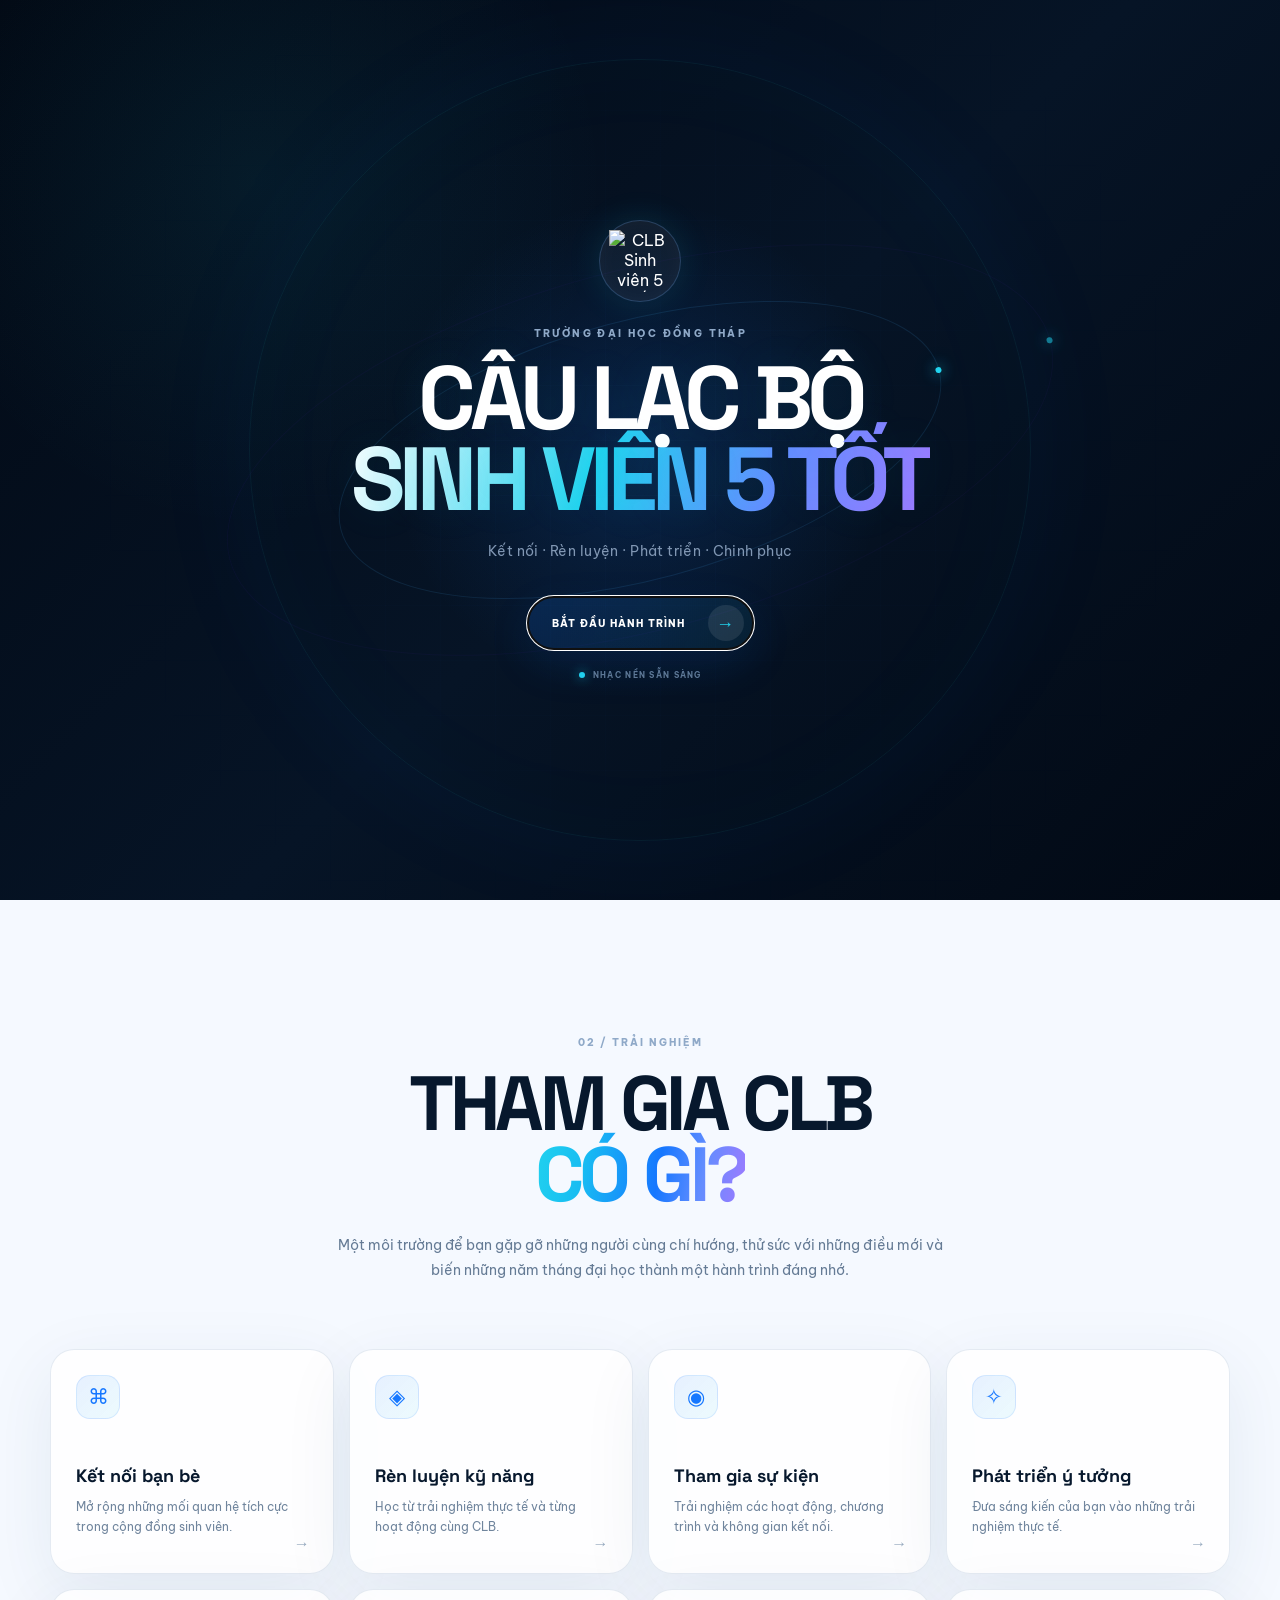
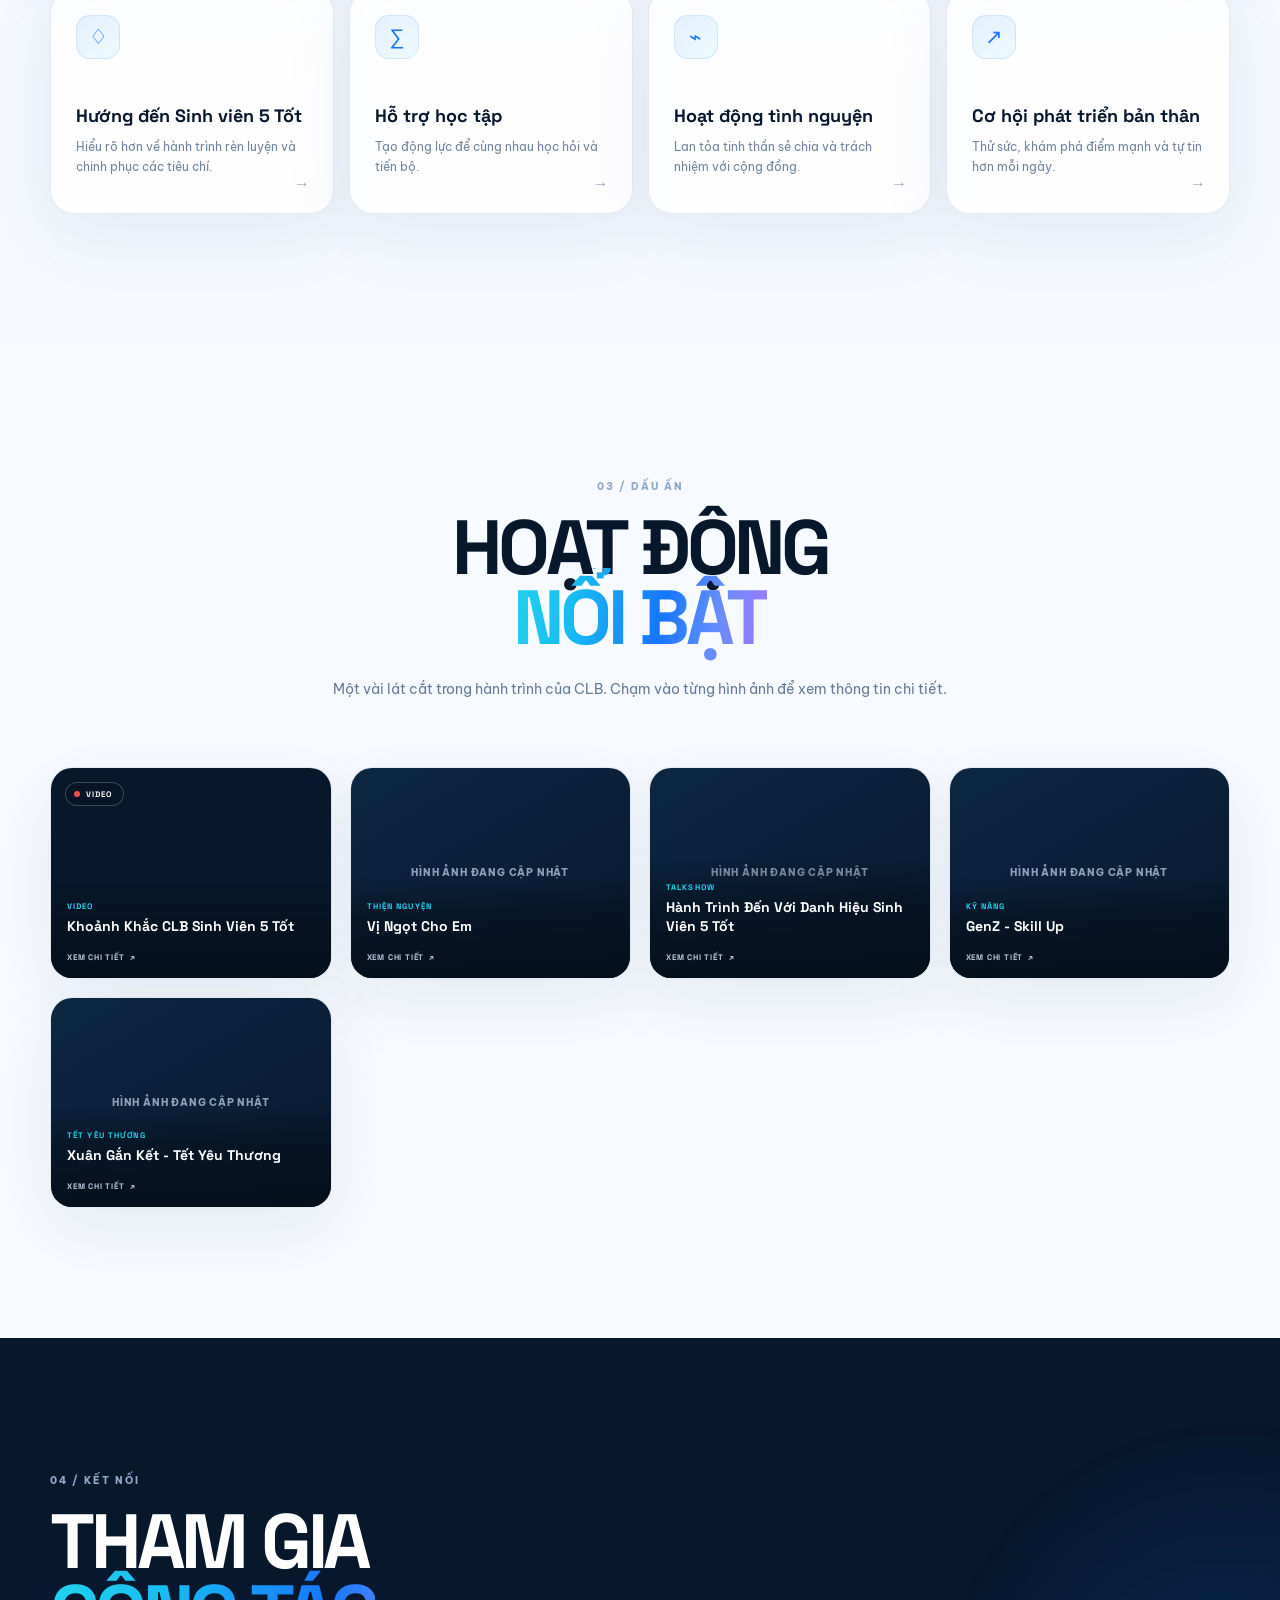
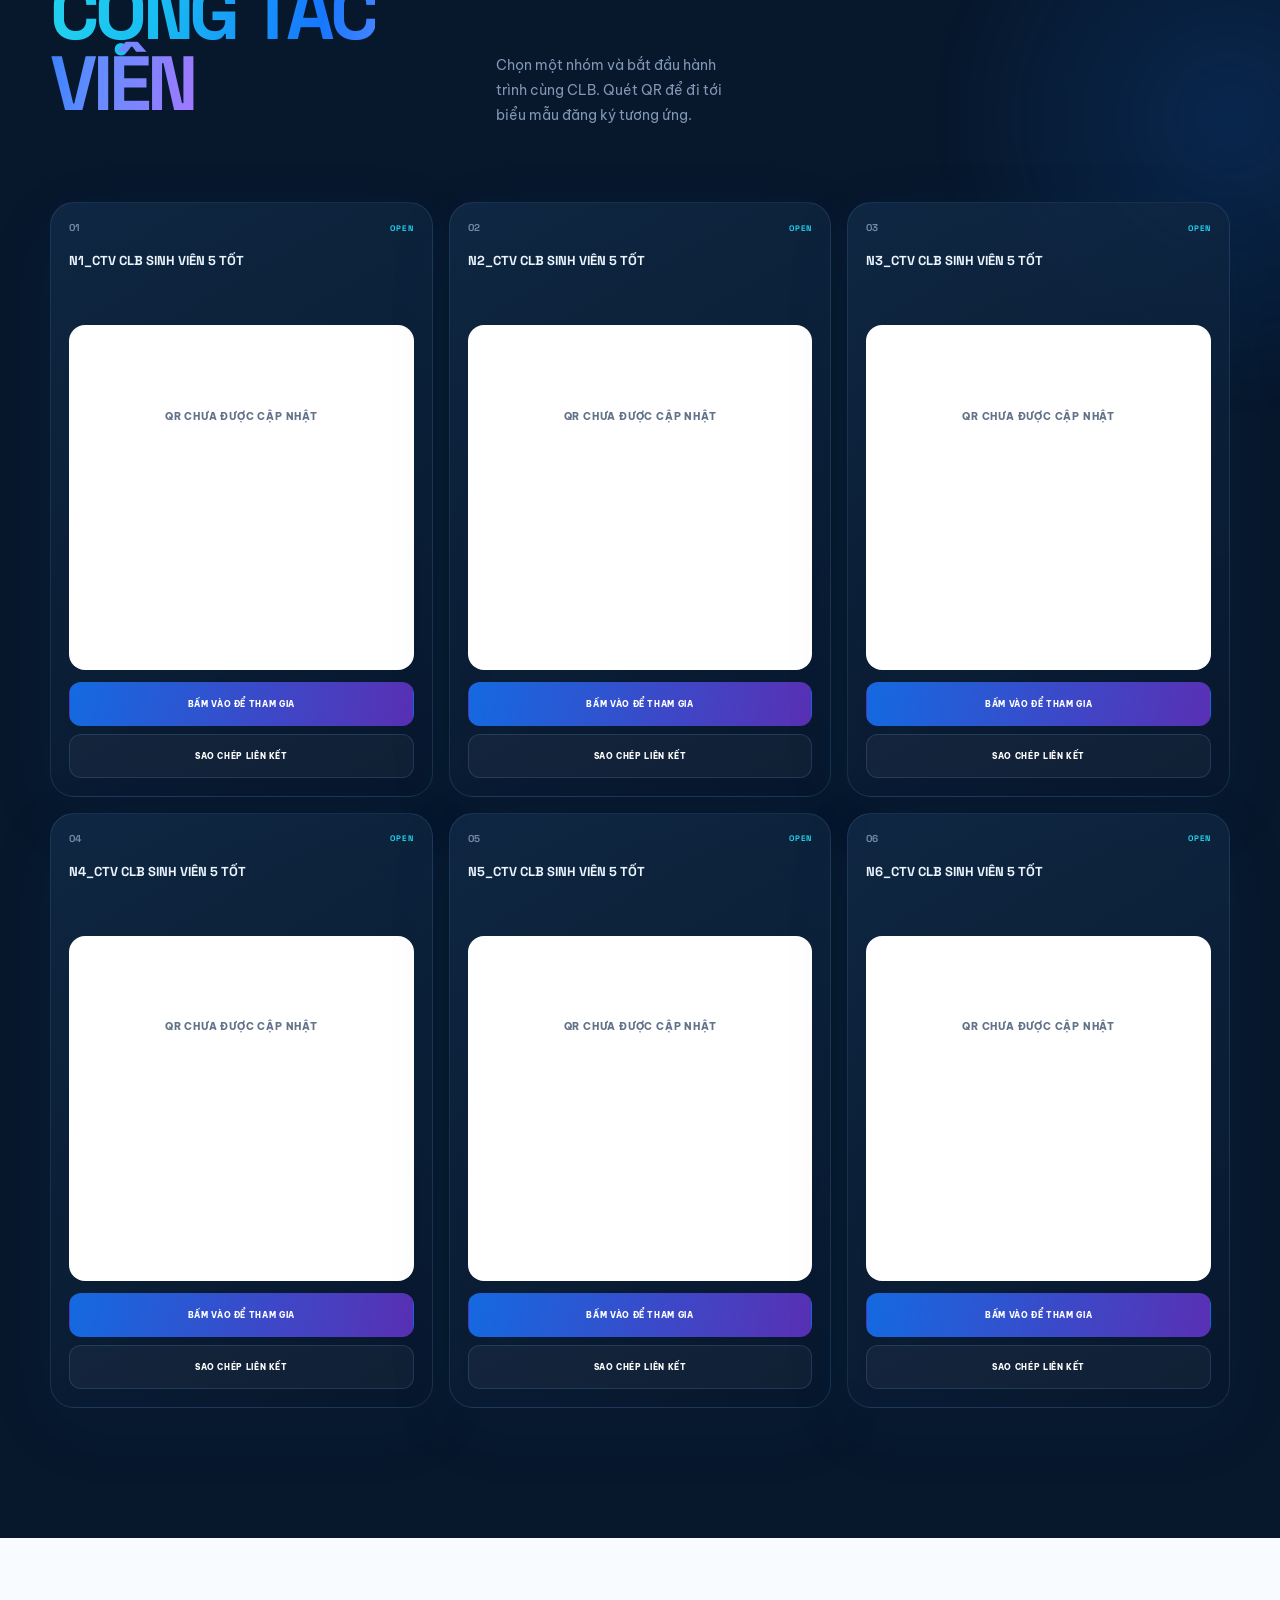
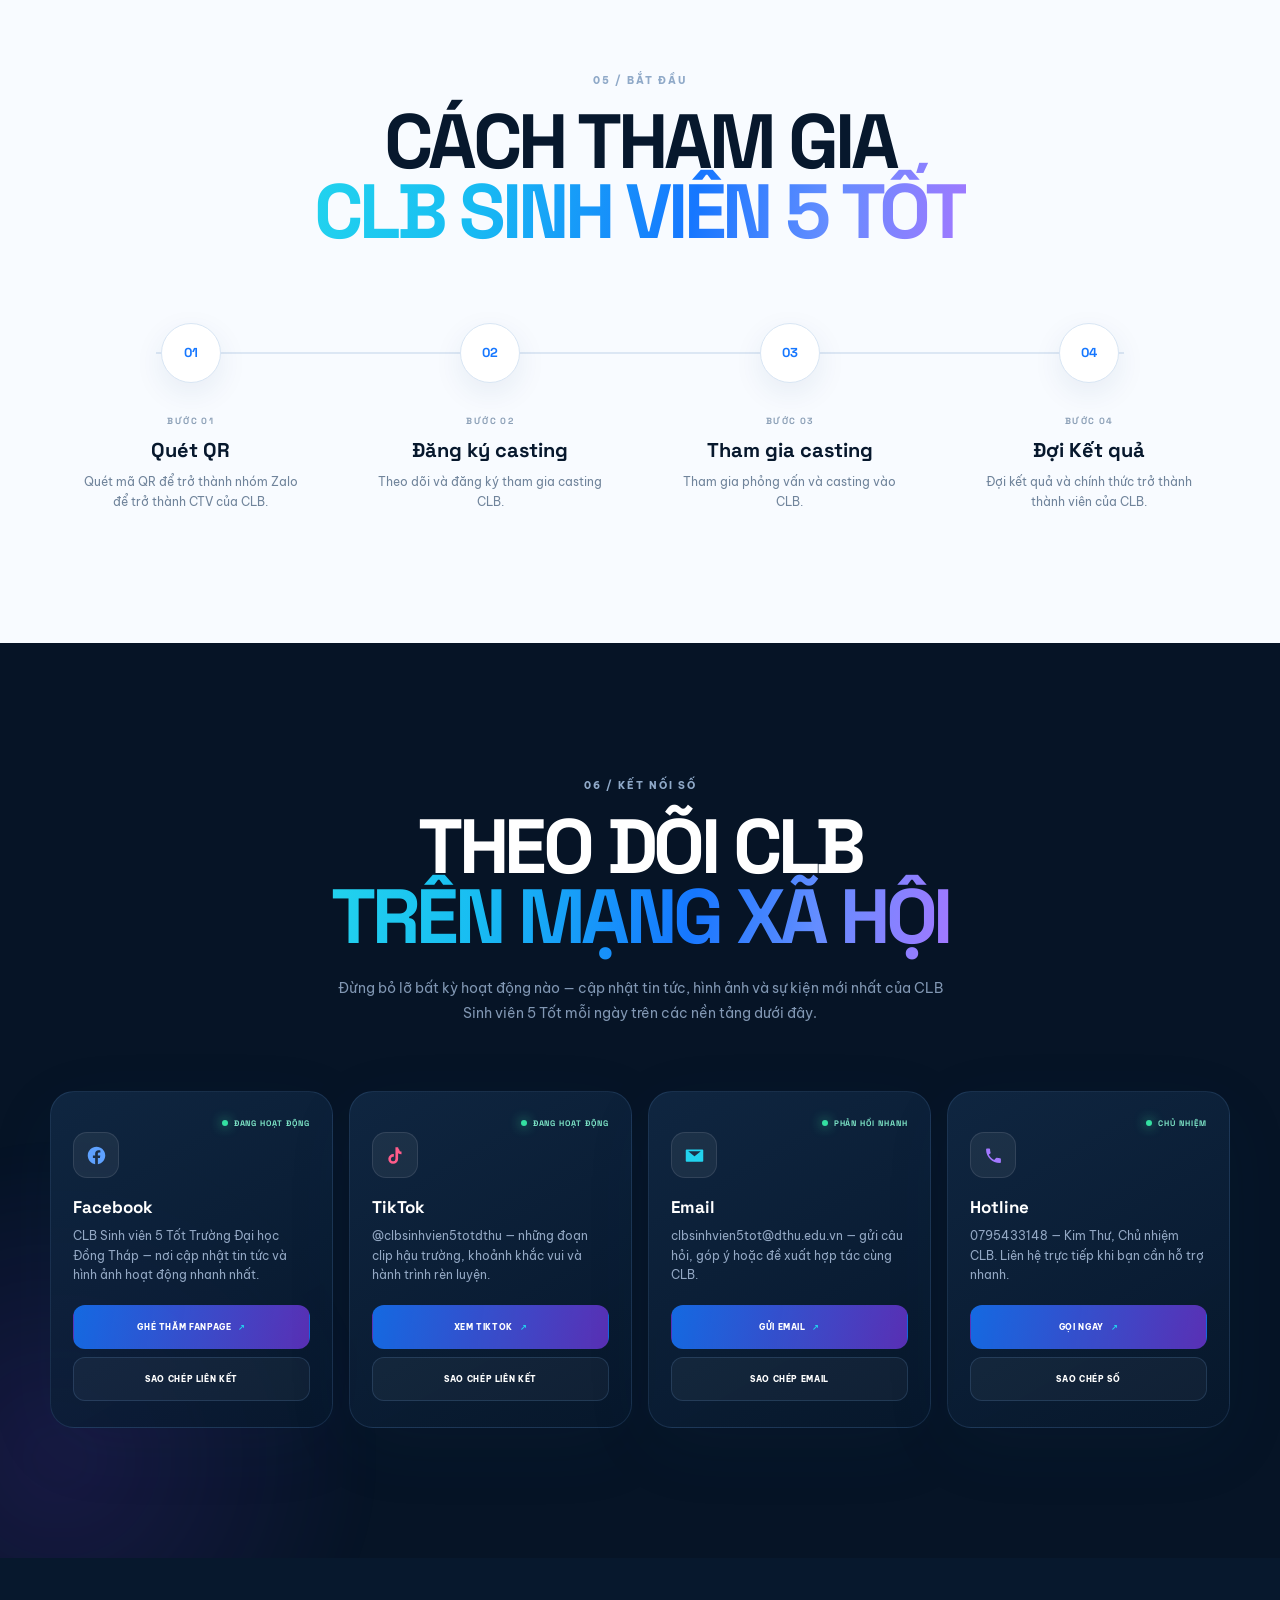
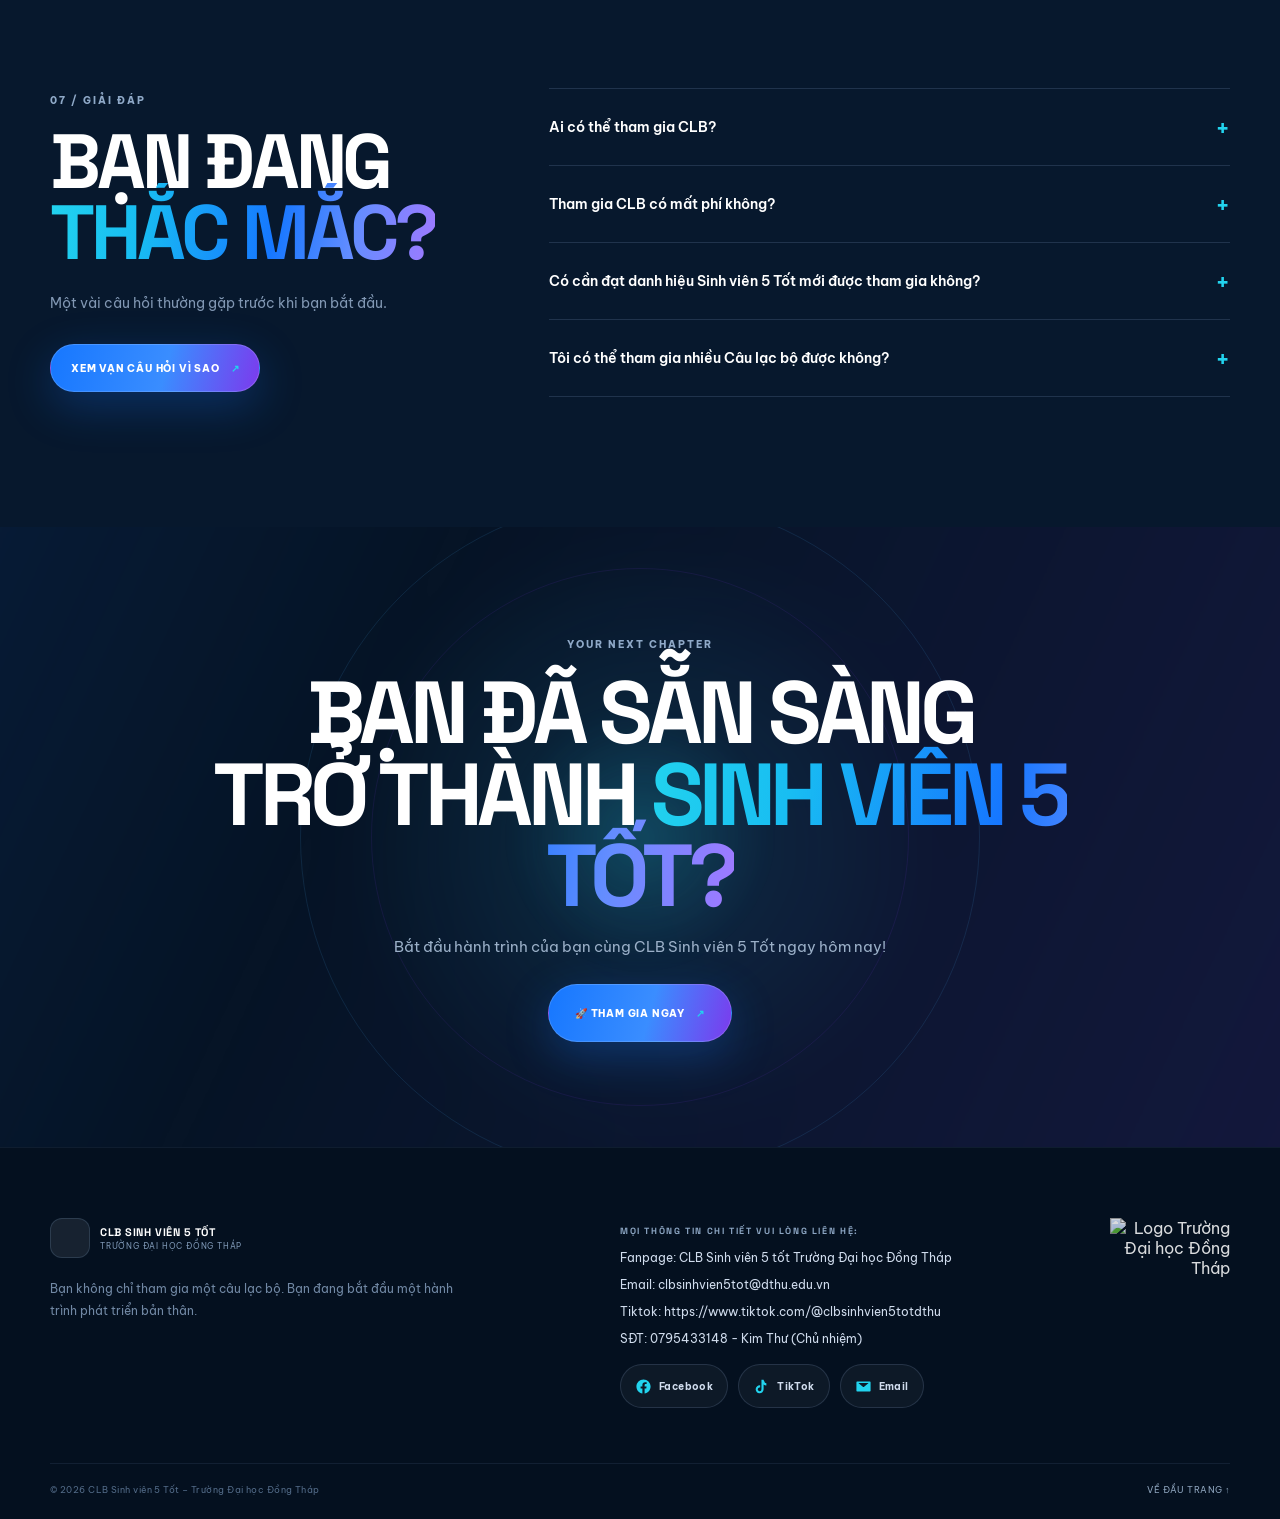
==== commit 03b317f3: "Add files via upload" ====
--- a/index.html
+++ b/index.html
@@ -86,6 +86,7 @@
         <a href="index.html">Trang chủ</a>
         <a href="faq.html">Vạn câu hỏi</a>
         <a href="banchunhiem.html">Ban chủ nhiệm</a>
+        <a href="thanhtich.html">Thành tích</a>
       </div>
       <a class="nav-cta magnetic" href="#nhom-ctv">THAM GIA NGAY <span>↗</span></a>
       <button class="menu-toggle" type="button" aria-label="Mở menu" aria-expanded="false"><span></span><span></span></button>
@@ -94,6 +95,7 @@
       <a href="index.html">Trang chủ</a>
       <a href="faq.html">Vạn câu hỏi</a>
       <a href="banchunhiem.html">Ban chủ nhiệm</a>
+      <a href="thanhtich.html">Thành tích</a>
       <a class="button button-primary" href="#nhom-ctv">THAM GIA NGAY <span>↗</span></a>
     </div>
   </header>
--- a/style.css
+++ b/style.css
@@ -926,68 +926,117 @@
    10. TRANG BAN CHỦ NHIỆM — HÀNH LANG KỶ NIỆM (mỗi nhiệm kỳ = 1 kệ; mỗi người = 1 khung ảnh vuông)
    ===================================================================== */
 .bcn-page { background: #fbeea0; color: #4a3015; }
-.bcn-page .site-header { background: rgba(6,20,38,.88); }
-.bcn-intro { padding: 128px 0 24px; text-align: center; background: linear-gradient(#fdf3b0, #fbeea0); }
+.bcn-page .site-header { background: rgba(6,20,38,.88); color: #eaf2ff; }
+.bcn-page .site-header .brand-copy strong, .bcn-page .site-header .nav-cta { color: #fff; }
+.bcn-page .site-header .brand-copy small { color: #8fa9c8; }
+.bcn-page .site-header .nav-links a { color: #b7c8dd; }
+.bcn-page .site-header .nav-links a:hover, .bcn-page .site-header .nav-links a.active { color: #fff; }
+.bcn-page .mobile-menu, .bcn-page .footer { color: #eaf2ff; }
+.bcn-intro { padding: 128px 0 18px; text-align: center; background: linear-gradient(#fdf3b0, #fbeea0); }
 .bcn-intro .shell { display: grid; gap: 12px; justify-items: center; }
 .bcn-intro .section-kicker { color: #8a5a1e; }
 .bcn-intro h1 { margin: 0; font: 700 clamp(30px, 5vw, 56px)/1.05 "Space Grotesk", sans-serif; color: #5a3a12; }
 .bcn-intro h1 span { color: #c0661a; }
-.bcn-intro p { max-width: 560px; margin: 0; }
-.bcn-hall { overflow-x: clip; }
-/* Mỗi nhiệm kỳ = 1 "căn phòng" dùng ảnh nền tường + sàn gỗ; thêm nhiệm kỳ thì hành lang dài ra liền mạch */
-.bcn-room {
-  position: relative; display: flex; align-items: center; justify-content: center;
-  min-height: max(100svh, 640px); padding: 40px 16px 24vh;
-  background: #fdf3b0 url("assets/hanh-lang.png") center bottom / cover no-repeat;
-  margin-top: -1px;
-}
-.shelf {
-  position: relative; display: grid; gap: 12px; justify-items: center;
-  width: min(900px, 94vw); padding: 0; border: 0; background: none; color: inherit; cursor: pointer;
-  min-height: 44px; transition: transform .35s ease, filter .35s ease;
-}
-.shelf:hover, .shelf:focus-visible, .shelf.is-active { transform: scale(1.04); filter: drop-shadow(0 18px 24px rgba(90,50,10,.3)); }
-.shelf:focus-visible { outline: 3px solid #c0661a; outline-offset: 10px; }
-.shelf-plate { padding: 8px 20px; border-radius: 999px; background: #5a3a12; color: #fff3c4; font: 700 15px "Space Grotesk", sans-serif; letter-spacing: .06em; }
-.shelf-row { width: 100%; display: flex; align-items: flex-end; justify-content: space-between; gap: clamp(10px, 3vw, 36px); padding: 0 clamp(8px, 3vw, 30px); }
-.shelf-letter { display: grid; justify-items: center; gap: 4px; width: clamp(64px, 12vw, 104px); transform: rotate(-6deg); font-size: 12px; font-weight: 700; color: #7a4b1e; }
-.shelf-letter svg { width: 100%; height: auto; }
-.shelf-mascot { width: clamp(72px, 14vw, 120px); aspect-ratio: 1; display: grid; place-items: center; }
-.shelf-mascot img { width: 100%; height: 100%; object-fit: contain; }
-.shelf-mascot.no-img { border-radius: 50%; background: radial-gradient(circle, #ffe38a, #f5b43c); }
-.shelf-mascot.no-img::after { content: "5"; font: 700 40px "Space Grotesk", sans-serif; color: #7a4b1e; }
-.shelf-board { width: 100%; height: 18px; border-radius: 3px; background: linear-gradient(#c58340, #8a5524); box-shadow: 0 16px 18px -8px rgba(60,30,0,.5); }
-.bcn-overlay { position: fixed; inset: 0; z-index: 90; background: rgba(20,10,0,.5); opacity: 0; transition: opacity .3s; }
-.bcn-overlay.show { opacity: 1; }
-.bcn-panel {
-  position: fixed; top: 0; right: 0; bottom: 0; z-index: 100; width: min(520px, 100vw); overflow-y: auto;
-  padding: 72px 28px 40px; background: #fffaf0; color: #4a3015; box-shadow: -20px 0 50px rgba(0,0,0,.35);
-  transform: translateX(105%); visibility: hidden; transition: transform .38s cubic-bezier(.22,.8,.3,1), visibility 0s .38s;
-}
-.bcn-panel.open { transform: none; visibility: visible; transition-delay: 0s; }
-.bcn-close { position: absolute; top: 14px; right: 14px; width: 44px; height: 44px; border: 0; border-radius: 50%; background: #5a3a12; color: #fff; font-size: 26px; cursor: pointer; }
-.bcn-period { margin: 0; color: #c0661a; font-weight: 700; font-size: 13px; letter-spacing: .12em; text-transform: uppercase; }
-.bcn-panel h2 { margin: 4px 0 16px; font: 700 28px/1.1 "Space Grotesk", sans-serif; }
-.bcn-panel h3 { margin: 26px 0 10px; font: 700 15px "Space Grotesk", sans-serif; letter-spacing: .06em; text-transform: uppercase; color: #8a5a1e; }
-.bcn-letter { padding: 18px; border-left: 4px solid #c0661a; background: #fff; border-radius: 0 10px 10px 0; line-height: 1.7; }
-.bcn-letter p { margin: 0 0 10px; }
+.bcn-intro p { max-width: 600px; margin: 0; }
+
+/* ===== Hành lang cuộn ngang: sang phải = nhiệm kỳ kế tiếp ===== */
+.bcn-hall { background: #fbeea0; padding-bottom: 40px; }
+.bcn-years { display: flex; flex-wrap: wrap; justify-content: center; gap: 8px; padding: 6px 16px 16px; }
+.bcn-year { border: 2px solid #a9722f; border-radius: 999px; background: #fff7d6; color: #6b4416; padding: 7px 16px; font: 700 13px "Space Grotesk", sans-serif; letter-spacing: .04em; cursor: pointer; transition: .25s; }
+.bcn-year:hover { background: #ffe9a5; }
+.bcn-year.on { background: #5a3a12; border-color: #5a3a12; color: #fff3c4; }
+.bcn-year.soon::after { content: " ·  sắp tới"; font-weight: 600; opacity: .75; }
+.bcn-rail { position: relative; }
+.bcn-viewport { overflow-x: auto; overflow-y: hidden; overscroll-behavior-x: contain; -webkit-overflow-scrolling: touch; cursor: grab; scrollbar-width: thin; scrollbar-color: #a9722f rgba(0,0,0,.08); background: linear-gradient(#fbeea0 0, #fbeea0 100%); }
+.bcn-viewport.dragging { cursor: grabbing; user-select: none; }
+.bcn-viewport:focus-visible { outline: 3px solid #c0661a; outline-offset: -3px; }
+.bcn-viewport::-webkit-scrollbar { height: 12px; } .bcn-viewport::-webkit-scrollbar-thumb { background: #a9722f; border-radius: 8px; } .bcn-viewport::-webkit-scrollbar-track { background: rgba(0,0,0,.08); }
+.bcn-corridor { display: flex; align-items: flex-end; width: max-content; padding: 10px 0 0; }
+.bcn-room { position: relative; flex: 0 0 auto; padding: 0 28px; }
+.bcn-wall { position: relative; padding: 96px clamp(24px, 3vw, 48px) 26px; border-radius: 22px 22px 0 0;
+  background: repeating-linear-gradient(90deg, rgba(255,255,255,.24) 0 3px, transparent 3px 76px), radial-gradient(ellipse at 50% 0, rgba(255,255,255,.35), transparent 60%), linear-gradient(#ffe7a0, #f4cf6a);
+  box-shadow: 0 20px 40px -22px rgba(90,50,10,.5), inset 0 -26px 30px -26px rgba(120,70,10,.45); }
+.bcn-bunting { position: absolute; top: 0; left: 0; right: 0; height: 46px; overflow: hidden; border-radius: 22px 22px 0 0; filter: drop-shadow(0 3px 2px rgba(80,40,0,.25)); }
+.bcn-bunting svg { display: block; width: 100%; }
+.shelf-plate { position: absolute; top: 54px; left: clamp(24px, 3vw, 48px); padding: 8px 24px; border-radius: 999px; background: #5a3a12; color: #fff3c4; font: 700 15px "Space Grotesk", sans-serif; letter-spacing: .06em; white-space: nowrap; box-shadow: 0 6px 12px rgba(60,30,0,.3); }
+.bcn-frames { display: flex; flex-wrap: nowrap; gap: clamp(20px, 2.2vw, 30px); padding-top: 18px; }
+.bcn-frame { position: relative; flex: 0 0 clamp(172px, 16vw, 214px); display: grid; gap: 6px; padding: 0; border: 0; background: none; cursor: zoom-in; color: #5a3a12; transition: transform .3s ease, filter .3s ease; }
+.bcn-frame:nth-child(odd) { transform: rotate(-1.4deg); }
+.bcn-frame:nth-child(even) { transform: rotate(1.2deg); }
+.bcn-frame::before { content: ""; position: absolute; top: -9px; left: 50%; width: 10px; height: 10px; border-radius: 50%; background: #5a3a12; transform: translateX(-50%); z-index: 1; }
+.bcn-frame .bcn-sq { border: clamp(6px, .7vw, 9px) solid #7a4b1e; box-shadow: inset 0 0 0 2px rgba(0,0,0,.15), 0 8px 16px rgba(60,30,0,.28); }
+.bcn-tag { display: grid; gap: 1px; text-align: center; font: 600 11px "Be Vietnam Pro", sans-serif; }
+.bcn-tag strong { font-weight: 700; font-size: 14px; line-height: 1.25; }
+.bcn-tag small { font-size: 12px; font-weight: 600; line-height: 1.25; color: #b0651a; }
+.bcn-frame:hover, .bcn-frame:focus-visible, .bcn-obj:hover, .bcn-obj:focus-visible { transform: scale(1.06) rotate(0); filter: drop-shadow(0 14px 14px rgba(90,50,10,.35)); z-index: 2; }
+.bcn-frame:focus-visible, .bcn-obj:focus-visible { outline: 3px solid #c0661a; outline-offset: 6px; }
+
+/* kệ kỷ vật chạy dọc cả gian */
+.bcn-shelf { position: relative; display: flex; align-items: flex-end; justify-content: space-between; gap: 12px; margin: 50px 0 0; padding: 0 clamp(26px, 3vw, 54px) 20px; min-height: 126px; }
+.bcn-shelf::before, .bcn-shelf::after { content: ""; position: absolute; top: -22px; bottom: 8px; width: 3px; background: #8a5524; }
+.bcn-shelf::before { left: 14px; } .bcn-shelf::after { right: 14px; }
+.bcn-shelf-board { position: absolute; left: 0; right: 0; bottom: 0; height: 18px; border-radius: 5px; background: linear-gradient(#c58340, #8a5524); box-shadow: 0 14px 16px -8px rgba(60,30,0,.5); }
+.bcn-obj { position: relative; display: grid; justify-items: center; align-content: end; gap: 5px; padding: 0; border: 0; background: none; cursor: zoom-in; color: #7a4b1e; font: 700 12px "Be Vietnam Pro", sans-serif; transition: transform .3s ease, filter .3s ease; }
+.bcn-obj small { max-width: 110px; text-align: center; line-height: 1.2; }
+.bcn-obj > svg { width: clamp(70px, 6vw, 92px); height: auto; transform: rotate(-6deg); }
+.bcn-badge { display: grid; place-items: center; width: 78px; aspect-ratio: 1; border-radius: 50%; background: radial-gradient(circle at 32% 28%, color-mix(in srgb, var(--bc) 70%, #fff), var(--bc) 62%); border: 4px solid #7a4b1e; box-shadow: 0 8px 14px rgba(60,30,0,.3), inset 0 -6px 10px rgba(0,0,0,.18); }
+.bcn-badge svg { width: 62%; height: 62%; }
+.bcn-badge-big { width: min(190px, 52vw); margin: 4px auto 14px; border-width: 7px; }
+.bcn-keep-img, .bcn-keep-big { object-fit: cover; border: 4px solid #7a4b1e; border-radius: 12px; background: #fff; }
+.bcn-keep-img { width: 78px; height: 78px; } .bcn-keep-big { display: block; width: min(320px, 100%); max-height: 46svh; margin: 0 auto 14px; }
+.bcn-mascot { display: grid; place-items: center; aspect-ratio: 1; }
+.bcn-mascot img { width: 100%; height: 100%; object-fit: contain; }
+.bcn-mascot.no-img { border-radius: 50%; background: radial-gradient(circle, #ffe38a, #f5b43c); }
+.bcn-mascot.no-img::after { content: "5"; font: 700 36px "Space Grotesk", sans-serif; color: #7a4b1e; }
+.bcn-mascot-sm { width: 82px; }
+.bcn-mascot-big { width: min(300px, 66vw); margin: 0 auto 12px; }
+
+/* sàn nhà, cây cảnh */
+.bcn-floor { position: relative; height: 56px; margin: 0 -28px; background: repeating-linear-gradient(90deg, rgba(0,0,0,.14) 0 2px, transparent 2px 96px), linear-gradient(#b87a35, #7a4b1e); box-shadow: inset 0 8px 10px -6px rgba(60,30,0,.5); }
+.bcn-plant { position: absolute; bottom: 38px; width: 70px; pointer-events: none; }
+.bcn-plant-l { left: 6px; } .bcn-plant-r { right: 6px; }
+.bcn-plant svg { display: block; width: 100%; height: auto; }
+
+/* cánh cửa giữa hai nhiệm kỳ */
+.bcn-door { position: relative; flex: 0 0 auto; align-self: stretch; width: clamp(150px, 16vw, 210px); display: grid; place-items: end center; padding-bottom: 56px; }
+.bcn-door::after { content: ""; position: absolute; left: -28px; right: -28px; bottom: 0; height: 56px; background: repeating-linear-gradient(90deg, rgba(0,0,0,.14) 0 2px, transparent 2px 96px), linear-gradient(#b87a35, #7a4b1e); box-shadow: inset 0 8px 10px -6px rgba(60,30,0,.5); }
+.bcn-door-arch { display: block; width: 100%; height: 72%; border: 10px solid #7a4b1e; border-bottom: 0; border-radius: 999px 999px 0 0; background: radial-gradient(ellipse at 50% 100%, #fff6c8 0, #ffe08a 45%, #f5b43c 100%); box-shadow: inset 0 0 30px rgba(255,255,255,.7), 0 0 36px rgba(245,180,60,.55); animation: bcnGlow 3.2s ease-in-out infinite alternate; }
+.bcn-door-sign { position: absolute; top: 22%; left: 50%; transform: translateX(-50%); padding: 7px 12px; border-radius: 10px; background: #5a3a12; color: #fff3c4; font: 700 12px/1.3 "Space Grotesk", sans-serif; text-align: center; box-shadow: 0 6px 12px rgba(60,30,0,.3); }
+@keyframes bcnGlow { to { box-shadow: inset 0 0 40px rgba(255,255,255,.9), 0 0 52px rgba(245,180,60,.8); } }
+
+.bcn-scroll { position: absolute; top: 44%; z-index: 4; width: 50px; height: 50px; border: 0; border-radius: 50%; background: #5a3a12; color: #fffaf0; font-size: 30px; line-height: 1; cursor: pointer; box-shadow: 0 8px 18px rgba(60,30,0,.4); transition: background .2s, transform .2s; }
+.bcn-scroll[hidden] { display: none; }
+.bcn-scroll-l { left: 12px; } .bcn-scroll-r { right: 12px; animation: bcnNudge 1.6s ease-in-out infinite; }
+.bcn-scroll:hover, .bcn-scroll:focus-visible { background: #c0661a; outline: none; }
+@keyframes bcnNudge { 50% { transform: translateX(5px); } }
+.bcn-hint { margin: 14px 16px 0; text-align: center; font-size: 13px; color: #8a5a1e; }
+
+.bcn-sq { position: relative; display: grid; place-items: center; aspect-ratio: 1; overflow: hidden; background: linear-gradient(135deg, #fff, #f1dfb2); }
+.bcn-sq.bcn-tall { aspect-ratio: 3 / 4; }
+.bcn-sq img { position: absolute; inset: 0; width: 100%; height: 100%; object-fit: cover; }
+.bcn-sq em { font: 700 clamp(26px, 4vw, 44px) "Space Grotesk", sans-serif; font-style: normal; color: #b08a4a; }
+
+/* phóng to */
+.bcn-zoom { position: fixed; inset: 0; z-index: 100; display: grid; place-items: center; padding: 20px; background: rgba(20,10,0,.74); backdrop-filter: blur(4px); opacity: 0; transition: opacity .3s; }
+.bcn-zoom[hidden] { display: none; }
+.bcn-zoom.show { opacity: 1; }
+.bcn-stage { width: min(540px, 100%); max-height: calc(100svh - 40px); overflow: auto; padding: 22px; border-radius: 18px; background: #fffaf0; color: #4a3015; text-align: center;
+  transform: translate(var(--dx, 0), var(--dy, 0)) scale(.15); transition: transform .42s cubic-bezier(.2,.9,.3,1.1); }
+.bcn-zoom.show .bcn-stage { transform: none; }
+.bcn-stage .bcn-sq { width: min(340px, 100%); margin: 0 auto 14px; border: 10px solid #7a4b1e; box-shadow: 0 10px 24px rgba(60,30,0,.3); }
+.bcn-stage h2 { margin: 0; font: 700 24px/1.2 "Space Grotesk", sans-serif; }
+.bcn-stage p { margin: 4px 0 0; color: #8a5a1e; }
+.bcn-stage p.bcn-desc { margin-top: 12px; color: #4a3015; line-height: 1.7; }
+.bcn-paper { margin-top: 16px; padding: 18px; border-left: 4px solid #c0661a; background: #fff; border-radius: 0 10px 10px 0; text-align: left; line-height: 1.75; }
+.bcn-paper p { margin: 0 0 10px; color: inherit; }
+.bcn-close, .bcn-step { position: fixed; width: 48px; height: 48px; border: 0; border-radius: 50%; background: #fffaf0; color: #5a3a12; font-size: 28px; line-height: 1; cursor: pointer; z-index: 1; }
+.bcn-close { top: 14px; right: 14px; }
+.bcn-step { top: 50%; margin-top: -24px; font-size: 32px; }
+.bcn-prev { left: 12px; } .bcn-next { right: 12px; }
+.bcn-close:focus-visible, .bcn-step:focus-visible { outline: 3px solid #c0661a; outline-offset: 3px; }
 body.bcn-lock { overflow: hidden; }
-@media (max-width: 560px) {
-  .bcn-room { min-height: 560px; padding-bottom: 20vh; }
-  .bcn-panel { padding: 68px 18px 32px; }
-}
-.shelf-frames { flex: 1 1 auto; min-width: 0; display: flex; align-items: flex-end; justify-content: center; gap: clamp(8px, 1.6vw, 20px); }
-.shelf-frames .bcn-sq { flex: 1 1 0; max-width: 130px; border: clamp(5px, .9vw, 9px) solid #7a4b1e; box-shadow: inset 0 0 0 2px rgba(0,0,0,.15), 0 8px 16px rgba(60,30,0,.25); }
-.bcn-sq { position: relative; display: grid; place-items: center; aspect-ratio: 1; overflow: hidden; background: linear-gradient(135deg, #fff, #f1dfb2); }
-.bcn-sq img { position: absolute; inset: 0; width: 100%; height: 100%; object-fit: cover; }
-.bcn-sq em { font: 700 clamp(18px, 3vw, 34px) "Space Grotesk", sans-serif; font-style: normal; color: #b08a4a; }
-.bcn-gallery { display: grid; grid-template-columns: repeat(2, minmax(0, 1fr)); gap: 16px; }
-.bcn-person { margin: 0; display: grid; gap: 8px; }
-.bcn-person .bcn-sq { border-radius: 12px; }
-.bcn-person figcaption { display: grid; gap: 2px; font-size: 14px; }
-.bcn-person figcaption span { color: #8a5a1e; font-size: 12px; }
-@media (max-width: 560px) { .shelf-row { flex-wrap: wrap; justify-content: center; } .shelf-frames { order: 3; flex-basis: 100%; } }
-@media (prefers-reduced-motion: reduce) { .shelf, .bcn-panel, .bcn-overlay { transition: none; } }
+@media (max-width: 560px) { .bcn-step { top: auto; bottom: 14px; margin: 0; } .bcn-scroll { display: none; } .bcn-frame { flex-basis: 58vw; } .bcn-room { padding: 0 16px; } .bcn-floor, .bcn-door::after { margin: 0 -16px; left: -16px; right: -16px; } }
+@media (prefers-reduced-motion: reduce) { .bcn-zoom, .bcn-stage, .bcn-frame, .bcn-obj, .bcn-scroll, .bcn-door-arch { transition: none; animation: none; } .bcn-frame:nth-child(n) { transform: none; } }
 
 /* 11. RESPONSIVE CHUNG & HIỆU NĂNG */
 @media(max-width:1100px){
@@ -1065,3 +1114,145 @@
   .cursor-glow,.button:after{display:none}
   .back-top,.mobile-menu,.start-experience,.music-toggle{transition:none}
 }
+
+
+/* 12. TRANG TIÊU CHÍ (tieuchi1-5.html) — màu hành tinh lấy từ --c / --c2 / --glow đặt trên <body> */
+.crit-page { background: #061426; color: #e8f0fb; }
+.crit-page main { position: relative; isolation: isolate; }
+.crit-space { position: absolute; inset: 0; z-index: -1; overflow: hidden; background: radial-gradient(ellipse 55% 40% at 78% 8%, var(--glow), transparent 70%); }
+.crit-space .hub-stars { position: absolute; inset: 0; }
+.crit-hero { padding: 128px 0 40px; }
+.crit-hero-grid { display: grid; grid-template-columns: 1.2fr .8fr; gap: 40px; align-items: center; }
+.crit-title { margin: 18px 0 12px; font: 700 clamp(40px, 8vw, 84px)/1 "Space Grotesk", sans-serif; }
+.crit-title span { color: var(--c); text-shadow: 0 0 40px var(--glow); }
+.crit-lead { max-width: 560px; margin: 0 0 22px; color: #9db2cc; line-height: 1.8; }
+.crit-switch { display: flex; flex-wrap: wrap; gap: 8px; }
+.crit-chip { display: inline-flex; align-items: center; gap: 8px; min-height: 40px; padding: 0 14px; border: 1px solid rgba(160,195,235,.22); border-radius: 99px; font-size: 13px; font-weight: 600; transition: .25s; }
+.crit-chip i { width: 10px; height: 10px; border-radius: 50%; background: var(--ci); box-shadow: 0 0 10px var(--ci); }
+.crit-chip:hover, .crit-chip[aria-current="page"] { border-color: var(--ci); background: rgba(255,255,255,.08); }
+.crit-planet { display: grid; place-items: center; }
+.crit-planet-body { width: min(300px, 60vw); aspect-ratio: 1; display: grid; place-items: center; border-radius: 50%;
+  background: radial-gradient(circle at 32% 28%, var(--c), var(--c2) 72%); box-shadow: 0 0 70px var(--glow), inset -18px -22px 40px rgba(0,0,0,.35); animation: critFloat 6s ease-in-out infinite; }
+.crit-planet-icon { width: 52%; }
+.crit-planet-icon img { display: block; width: 100%; height: auto; }
+@keyframes critFloat { 50% { transform: translateY(-14px); } }
+.why-section { padding: 30px 0 80px; }
+.why-head h2 { margin: 0 0 6px; font: 700 clamp(24px, 4vw, 36px) "Space Grotesk", sans-serif; }
+.why-head p { margin: 0 0 22px; color: #8197b3; }
+.why-list { max-width: 820px; }
+.why-list .faq-item button { text-align: left; color: inherit; font-weight: 600; font-size: 16px; line-height: 1.5; }
+.why-mark { flex: none; width: 32px; height: 32px; display: grid; place-items: center; border-radius: 50%; background: var(--c); color: #04101f; font-weight: 800; }
+.faq-item.open .why-mark { box-shadow: 0 0 18px var(--glow); }
+.why-q { flex: 1; }
+.why-list .faq-item button i { color: var(--c); }
+.why-list .why-answer p { padding: 0 45px 22px 52px; color: #a9bbd2; font-size: 14px; }
+.crit-pager { display: grid; grid-template-columns: 1fr 1fr; gap: 14px; margin-top: 44px; }
+.crit-pager a { display: grid; gap: 4px; padding: 18px 20px; border: 1px solid var(--pc); border-radius: 16px; background: rgba(255,255,255,.03); transition: transform .3s, box-shadow .3s; }
+.crit-pager a:hover { transform: translateY(-4px); box-shadow: 0 12px 34px -12px var(--pc); }
+.crit-pager .is-next { text-align: right; }
+.crit-pager small { color: var(--pc); font-size: 11px; letter-spacing: .1em; }
+.crit-pager strong { font: 700 18px "Space Grotesk", sans-serif; }
+.crit-home { margin-top: 26px; text-align: center; }
+@media (max-width: 800px) {
+  .crit-hero { padding-top: 108px; }
+  .crit-hero-grid { grid-template-columns: 1fr; }
+  .crit-planet { order: -1; } .crit-planet-body { width: 170px; }
+  .crit-pager { grid-template-columns: 1fr; } .crit-pager .is-next { text-align: left; }
+}
+@media (prefers-reduced-motion: reduce) { .crit-planet-body { animation: none; } }
+
+/* Ghi chú cuối trang tiêu chí */
+.crit-note { max-width: 760px; margin: 22px auto 0; padding: 14px 18px; border-left: 3px solid var(--c, #4d9bff); border-radius: 0 12px 12px 0; background: rgba(255,255,255,.06); color: rgba(255,255,255,.78); font-size: 13.5px; line-height: 1.7; }
+
+
+/* ===================== TRANG THÀNH TÍCH – PHÒNG VINH DANH ===================== */
+.tt-page { background: radial-gradient(1200px 600px at 50% -80px, #17335a 0, transparent 70%), radial-gradient(900px 500px at 85% 40%, rgba(242,193,75,.07), transparent 70%), #061426; }
+.tt-hero { position: relative; padding: 132px 0 36px; text-align: center; overflow: hidden; }
+.tt-hero-inner { position: relative; z-index: 2; display: grid; gap: 14px; justify-items: center; }
+.tt-trophy { width: clamp(84px, 11vw, 120px); filter: drop-shadow(0 10px 28px rgba(242,193,75,.55)); animation: ttFloat 4.5s ease-in-out infinite; }
+@keyframes ttFloat { 50% { transform: translateY(-8px); } }
+.tt-page .section-kicker { color: #f2c14b; }
+.tt-hero h1 { margin: 0; font: 700 clamp(34px, 6vw, 72px)/1.04 "Space Grotesk", sans-serif; color: #fff; letter-spacing: .01em; }
+.tt-hero h1 span { background: linear-gradient(100deg, #fff0b0, #f2c14b 45%, #d89a2b); -webkit-background-clip: text; background-clip: text; color: transparent; }
+.tt-hero p { max-width: 620px; margin: 0; color: #a5b7cd; line-height: 1.75; }
+.tt-hero .tt-count { padding: 7px 16px; border: 1px solid rgba(242,193,75,.35); border-radius: 999px; background: rgba(242,193,75,.08); color: #f6d98a; font-size: 13px; font-weight: 600; }
+.tt-beams { position: absolute; inset: 0 0 auto; height: 520px; pointer-events: none; z-index: 1; }
+.tt-beams i { position: absolute; top: -40px; width: 34vw; max-width: 460px; height: 100%; background: linear-gradient(rgba(255,226,140,.20), rgba(255,226,140,0) 88%); clip-path: polygon(46% 0, 54% 0, 100% 100%, 0 100%); transform-origin: 50% 0; opacity: .8; animation: ttSway 8s ease-in-out infinite alternate; }
+.tt-beams i:nth-child(1) { left: 2%; --r: -9deg; } .tt-beams i:nth-child(2) { left: 33%; --r: 0deg; animation-delay: -3s; } .tt-beams i:nth-child(3) { right: 2%; --r: 9deg; animation-delay: -5s; }
+@keyframes ttSway { from { transform: rotate(calc(var(--r) - 4deg)); } to { transform: rotate(calc(var(--r) + 4deg)); } }
+.tt-sparks { position: absolute; inset: 0; z-index: 1; pointer-events: none; }
+.tt-sparks i { position: absolute; width: var(--s); height: var(--s); border-radius: 50%; background: #ffe9a3; box-shadow: 0 0 10px 2px rgba(255,220,120,.8); opacity: 0; animation: ttTwinkle var(--d) ease-in-out var(--l) infinite; }
+@keyframes ttTwinkle { 50% { opacity: 1; transform: translateY(-14px) scale(1.3); } }
+
+.tt-gallery { padding: 18px 0 70px; }
+.tt-filters { display: flex; flex-wrap: wrap; justify-content: center; gap: 10px; margin: 0 0 34px; }
+.tt-filters[hidden] { display: none; }
+.tt-chip { padding: 9px 20px; border: 1px solid rgba(242,193,75,.35); border-radius: 999px; background: rgba(255,255,255,.04); color: #e7d9b0; font: 600 13px "Be Vietnam Pro", sans-serif; cursor: pointer; transition: .25s; }
+.tt-chip:hover { background: rgba(242,193,75,.14); }
+.tt-chip[aria-pressed="true"] { background: linear-gradient(135deg, #f6d98a, #d89a2b); border-color: transparent; color: #3b2705; }
+.tt-chip:focus-visible, .tt-card:focus-visible { outline: 3px solid #f2c14b; outline-offset: 5px; }
+
+.tt-wall { position: relative; display: grid; grid-template-columns: repeat(auto-fill, minmax(min(100%, 330px), 1fr)); gap: 24px 36px; padding: 36px clamp(14px, 3vw, 44px) 54px; border-radius: 26px;
+  background: repeating-linear-gradient(90deg, rgba(255,255,255,.028) 0 2px, transparent 2px 110px), linear-gradient(180deg, rgba(23,51,90,.55), rgba(8,24,46,.7));
+  border: 1px solid rgba(242,193,75,.18); box-shadow: inset 0 0 80px rgba(0,0,0,.35), 0 30px 60px -30px rgba(0,0,0,.7); }
+.tt-card { --tilt: 0deg; position: relative; display: grid; align-content: start; gap: 14px; padding: 52px 0 0; border: 0; background: none; color: inherit; font: inherit; text-align: center; cursor: zoom-in;
+  animation: ttIn .7s cubic-bezier(.2,.8,.2,1) both; animation-delay: calc(var(--i) * 90ms); transition: transform .35s cubic-bezier(.2,.8,.2,1), filter .35s; }
+.tt-card:nth-child(3n+1) { --tilt: -1.1deg; } .tt-card:nth-child(3n+2) { --tilt: .8deg; } .tt-card:nth-child(3n) { --tilt: -.5deg; }
+@keyframes ttIn { from { opacity: 0; transform: translateY(34px) rotate(var(--tilt)) scale(.96); } to { opacity: 1; transform: rotate(var(--tilt)); } }
+.tt-card { transform: rotate(var(--tilt)); }
+.tt-card::before { content: ""; position: absolute; top: 4px; left: 50%; width: 14px; height: 14px; margin-left: -7px; border-radius: 50%; background: radial-gradient(circle at 35% 30%, #fff3c4, #c08a22 70%); box-shadow: 0 3px 6px rgba(0,0,0,.5); z-index: 2; }
+.tt-card::after { content: ""; position: absolute; top: 14px; left: 18%; right: 18%; height: 40px; background: #d9b75a; clip-path: polygon(50% 0, 100% 100%, 98.6% 100%, 50% 4%, 1.4% 100%, 0 100%); opacity: .85; }
+.tt-lamp { position: absolute; top: 40px; left: 6%; right: 6%; bottom: 40px; background: radial-gradient(ellipse at 50% 0, rgba(255,226,140,.34), transparent 65%); opacity: 0; transition: opacity .35s; pointer-events: none; z-index: 0; filter: blur(8px); }
+.tt-card:hover, .tt-card:focus-visible { transform: translateY(-9px) rotate(0) scale(1.02); }
+.tt-card:hover .tt-lamp, .tt-card:focus-visible .tt-lamp { opacity: 1; }
+.tt-frame { position: relative; z-index: 1; display: block; padding: 11px; border-radius: 5px; background: linear-gradient(135deg, #f8e19a, #b8862b 42%, #f3d77f 58%, #8a5f17);
+  box-shadow: 0 20px 34px -12px rgba(0,0,0,.75), inset 0 0 0 2px rgba(255,255,255,.28), inset 0 0 0 5px rgba(120,80,10,.4); }
+.tt-mat { display: block; padding: 14px; background: #f4ead0; box-shadow: inset 0 3px 10px rgba(0,0,0,.35); }
+.tt-paper { container-type: inline-size; position: relative; display: block; aspect-ratio: 1.414 / 1; overflow: hidden; background: #fffaf0; box-shadow: 0 2px 8px rgba(0,0,0,.28); }
+.tt-paper img { position: absolute; inset: 0; width: 100%; height: 100%; object-fit: contain; background: #fffaf0; }
+.tt-level { position: absolute; top: 62px; left: -8px; z-index: 3; padding: 5px 14px 5px 12px; border-radius: 0 999px 999px 0; font: 700 11px "Space Grotesk", sans-serif; letter-spacing: .05em; color: #fff; box-shadow: 0 6px 12px rgba(0,0,0,.4); }
+.tt-level::before { content: ""; position: absolute; left: 0; bottom: -6px; border: 4px solid transparent; border-top-color: rgba(0,0,0,.55); border-right-color: rgba(0,0,0,.55); }
+.lv-tw { background: linear-gradient(135deg, #e0503c, #a82818); } .lv-tinh { background: linear-gradient(135deg, #e8a92a, #b27211); } .lv-truong { background: linear-gradient(135deg, #22a9cf, #0b6f8a); } .lv-khac { background: linear-gradient(135deg, #8a5cc7, #5b21b6); }
+.tt-plate { position: relative; z-index: 1; display: grid; gap: 2px; margin: 0 auto; width: min(86%, 300px); padding: 9px 14px; border-radius: 4px; background: linear-gradient(#f0d687, #bd8d2d); color: #3b2705; box-shadow: 0 8px 14px rgba(0,0,0,.45), inset 0 1px 0 rgba(255,255,255,.55); }
+.tt-plate strong { font: 700 14px/1.3 "Space Grotesk", sans-serif; }
+.tt-plate small { font-size: 12px; font-weight: 600; opacity: .8; }
+.tt-empty { display: grid; place-content: center; justify-items: center; gap: 8px; min-height: 230px; margin-top: 52px; border: 2px dashed rgba(242,193,75,.4); border-radius: 8px; color: #e7d9b0; background: rgba(242,193,75,.04); }
+.tt-empty span { display: grid; place-items: center; width: 46px; height: 46px; border-radius: 50%; border: 2px solid rgba(242,193,75,.55); font-size: 28px; color: #f2c14b; }
+.tt-empty b { font-size: 13px; font-weight: 600; opacity: .85; padding: 0 12px; }
+
+/* mẫu giấy khen trang trí – cỡ chữ theo cqw để co giãn theo khung */
+.tt-cert { position: absolute; inset: 0; display: grid; place-items: center; padding: 6cqw 7cqw; color: #5a3a12; font-family: Georgia, "Times New Roman", serif; text-align: center;
+  background: radial-gradient(circle at 50% 40%, #fffdf5, #fbf1d6); border: 1.4cqw double #c99a2e; outline: .5cqw solid rgba(201,154,46,.45); outline-offset: -3.6cqw; }
+.tt-cert-corner { position: absolute; width: 8cqw; height: 8cqw; border: .8cqw solid #c99a2e; }
+.tt-cert-corner.c1 { top: 3cqw; left: 3cqw; border-right: 0; border-bottom: 0; } .tt-cert-corner.c2 { top: 3cqw; right: 3cqw; border-left: 0; border-bottom: 0; }
+.tt-cert-corner.c3 { bottom: 3cqw; left: 3cqw; border-right: 0; border-top: 0; } .tt-cert-corner.c4 { bottom: 3cqw; right: 3cqw; border-left: 0; border-top: 0; }
+.tt-cert-body { display: grid; gap: 1.8cqw; justify-items: center; }
+.tt-cert-body small { font-size: 3cqw; letter-spacing: .08em; color: #8a5a1e; }
+.tt-cert-h { font: 700 9.5cqw/1 "Space Grotesk", sans-serif; letter-spacing: .12em; color: #b2791a; }
+.tt-cert-line { width: 30cqw; height: .7cqw; background: linear-gradient(90deg, transparent, #c99a2e, transparent); }
+.tt-cert-t { font-size: 5.6cqw; font-weight: 700; line-height: 1.25; max-width: 78cqw; }
+.tt-cert-s { font-size: 3.4cqw !important; letter-spacing: 0 !important; font-style: italic; }
+.tt-seal { position: absolute; right: 9cqw; bottom: 7cqw; display: grid; place-items: center; width: 13cqw; height: 13cqw; border-radius: 50%; background: radial-gradient(circle at 35% 30%, #f0624d, #a82818); box-shadow: 0 .8cqw 1.6cqw rgba(0,0,0,.3), 0 0 0 .8cqw rgba(168,40,24,.25); }
+.tt-seal svg { width: 62%; }
+
+.tt-cta { padding: 20px 0 90px; text-align: center; }
+.tt-cta .shell { display: grid; gap: 16px; justify-items: center; }
+.tt-cta h2 { margin: 0; font: 700 clamp(26px, 4vw, 44px)/1.15 "Space Grotesk", sans-serif; color: #fff; }
+.tt-cta h2 span { color: #f2c14b; }
+
+/* phóng to giấy khen */
+.tt-zoom { position: fixed; inset: 0; z-index: 100; display: grid; place-items: center; padding: 20px; background: rgba(2,8,18,.88); backdrop-filter: blur(6px); opacity: 0; transition: opacity .3s; }
+.tt-zoom[hidden] { display: none; } .tt-zoom.show { opacity: 1; }
+.tt-stage { width: min(860px, 100%); max-height: calc(100svh - 40px); overflow: auto; padding: 22px; border-radius: 18px; text-align: center; color: #eaf2ff;
+  background: radial-gradient(ellipse at 50% 0, rgba(242,193,75,.18), transparent 60%), #0b1f3a; border: 1px solid rgba(242,193,75,.35); box-shadow: 0 30px 80px rgba(0,0,0,.6);
+  transform: translate(var(--dx, 0), var(--dy, 0)) scale(.15); transition: transform .42s cubic-bezier(.2,.9,.3,1.1); }
+.tt-zoom.show .tt-stage { transform: none; }
+.tt-paper-big { margin: 0 auto 18px; border: 10px solid #d6a73a; box-shadow: 0 16px 36px rgba(0,0,0,.55); }
+.tt-stage h2 { margin: 0; font: 700 clamp(20px, 3vw, 28px)/1.25 "Space Grotesk", sans-serif; color: #fff; }
+.tt-meta { margin: 6px 0 0; color: #f2c14b; font-weight: 600; font-size: 14px; }
+.tt-note { margin: 10px auto 0; max-width: 560px; color: #a5b7cd; line-height: 1.7; }
+.tt-close, .tt-step { position: fixed; width: 48px; height: 48px; border: 0; border-radius: 50%; background: #f6d98a; color: #3b2705; font-size: 28px; line-height: 1; cursor: pointer; z-index: 1; }
+.tt-close { top: 14px; right: 14px; } .tt-step { top: 50%; margin-top: -24px; font-size: 32px; } .tt-prev { left: 12px; } .tt-next { right: 12px; }
+.tt-close:focus-visible, .tt-step:focus-visible { outline: 3px solid #fff; outline-offset: 3px; }
+@media (max-width: 560px) { .tt-step { top: auto; bottom: 14px; margin: 0; } .tt-wall { gap: 8px; } }
+@media (prefers-reduced-motion: reduce) { .tt-card, .tt-trophy, .tt-beams i, .tt-sparks i, .tt-stage, .tt-zoom { animation: none !important; transition: none !important; } .tt-card { opacity: 1; } }
